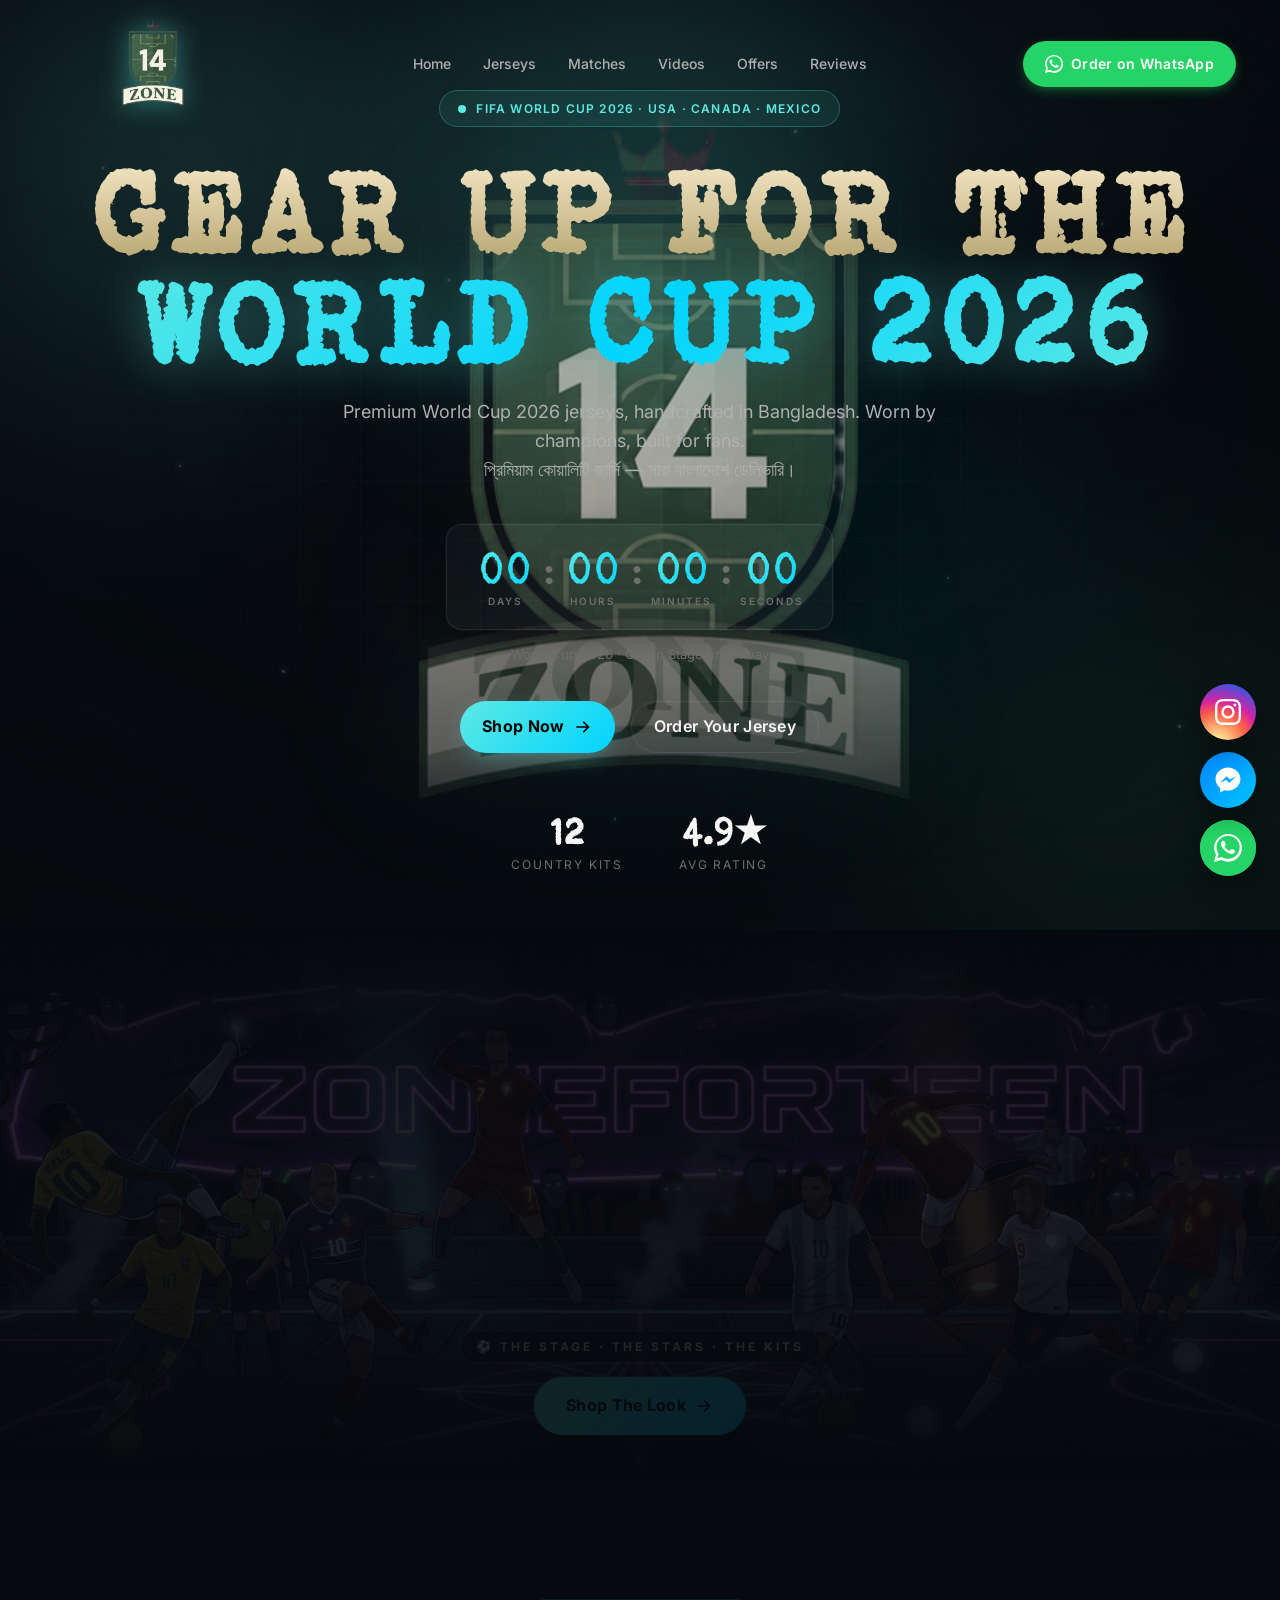
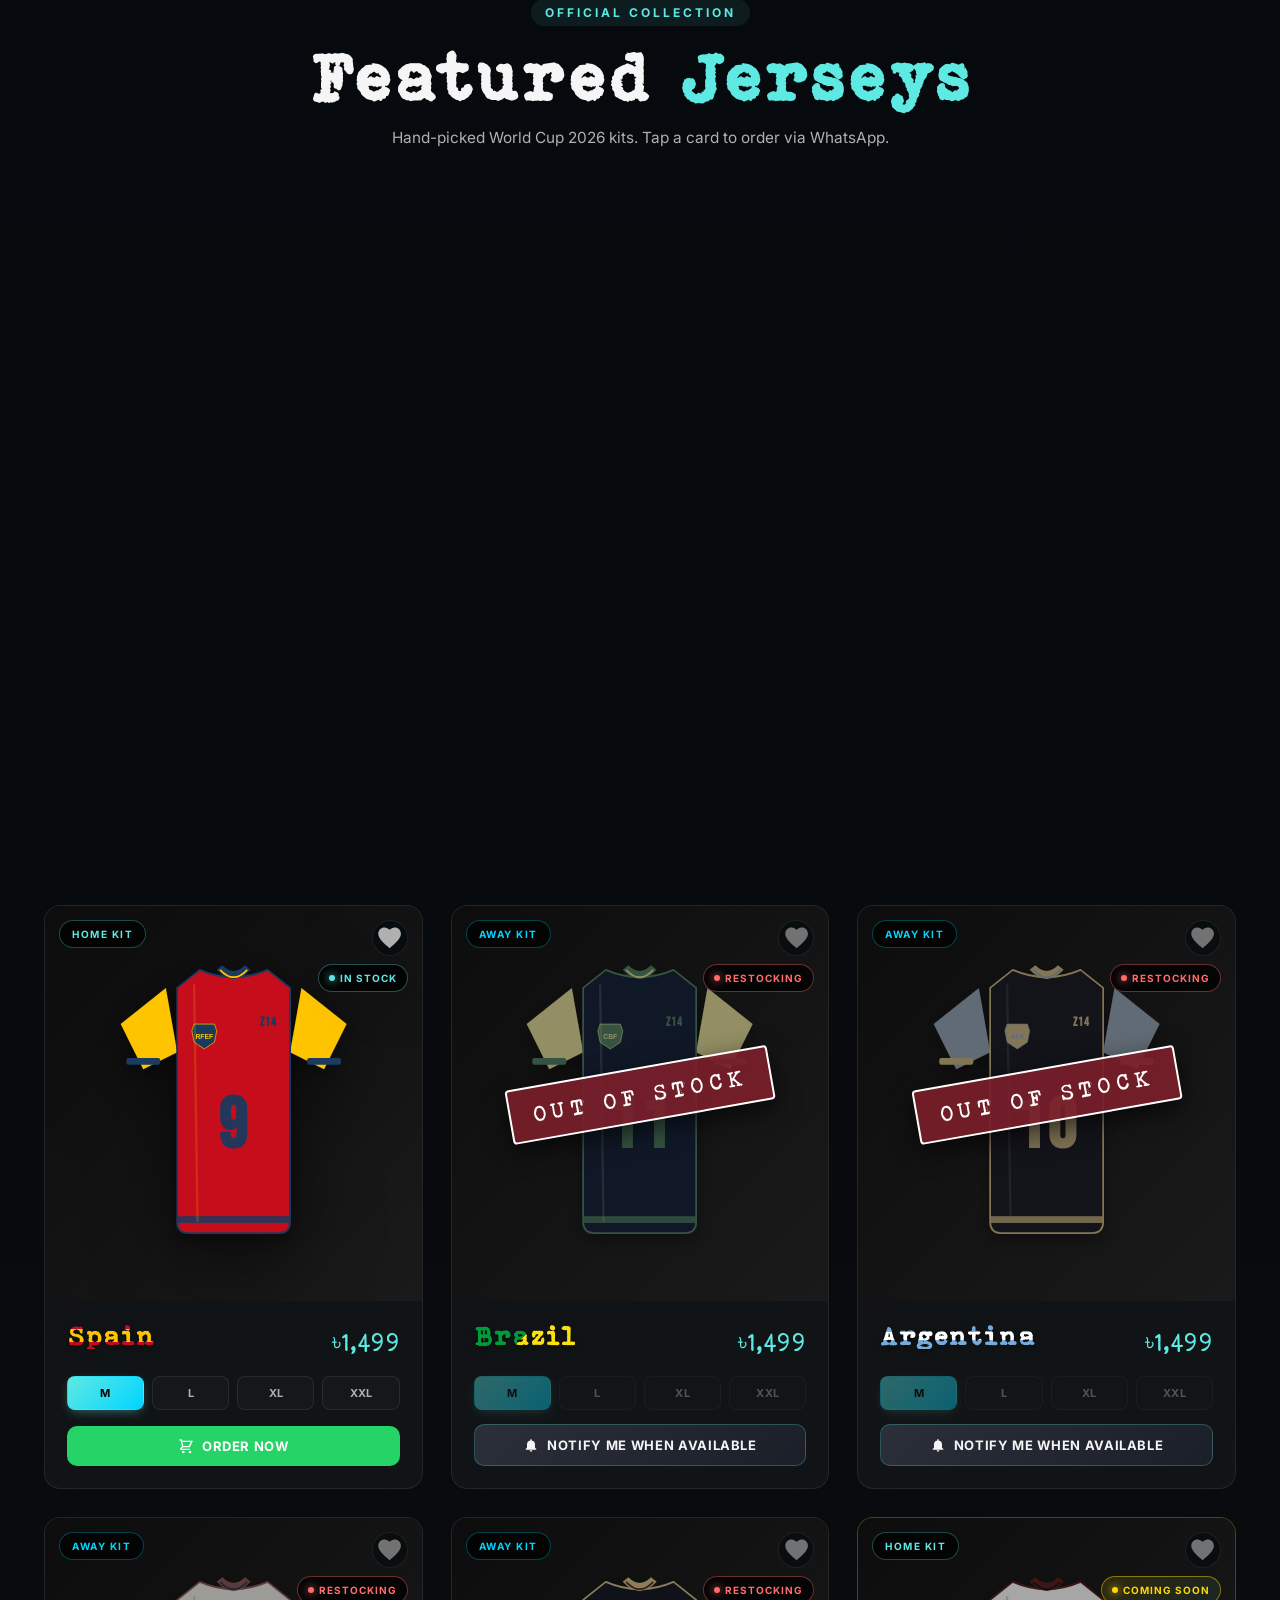
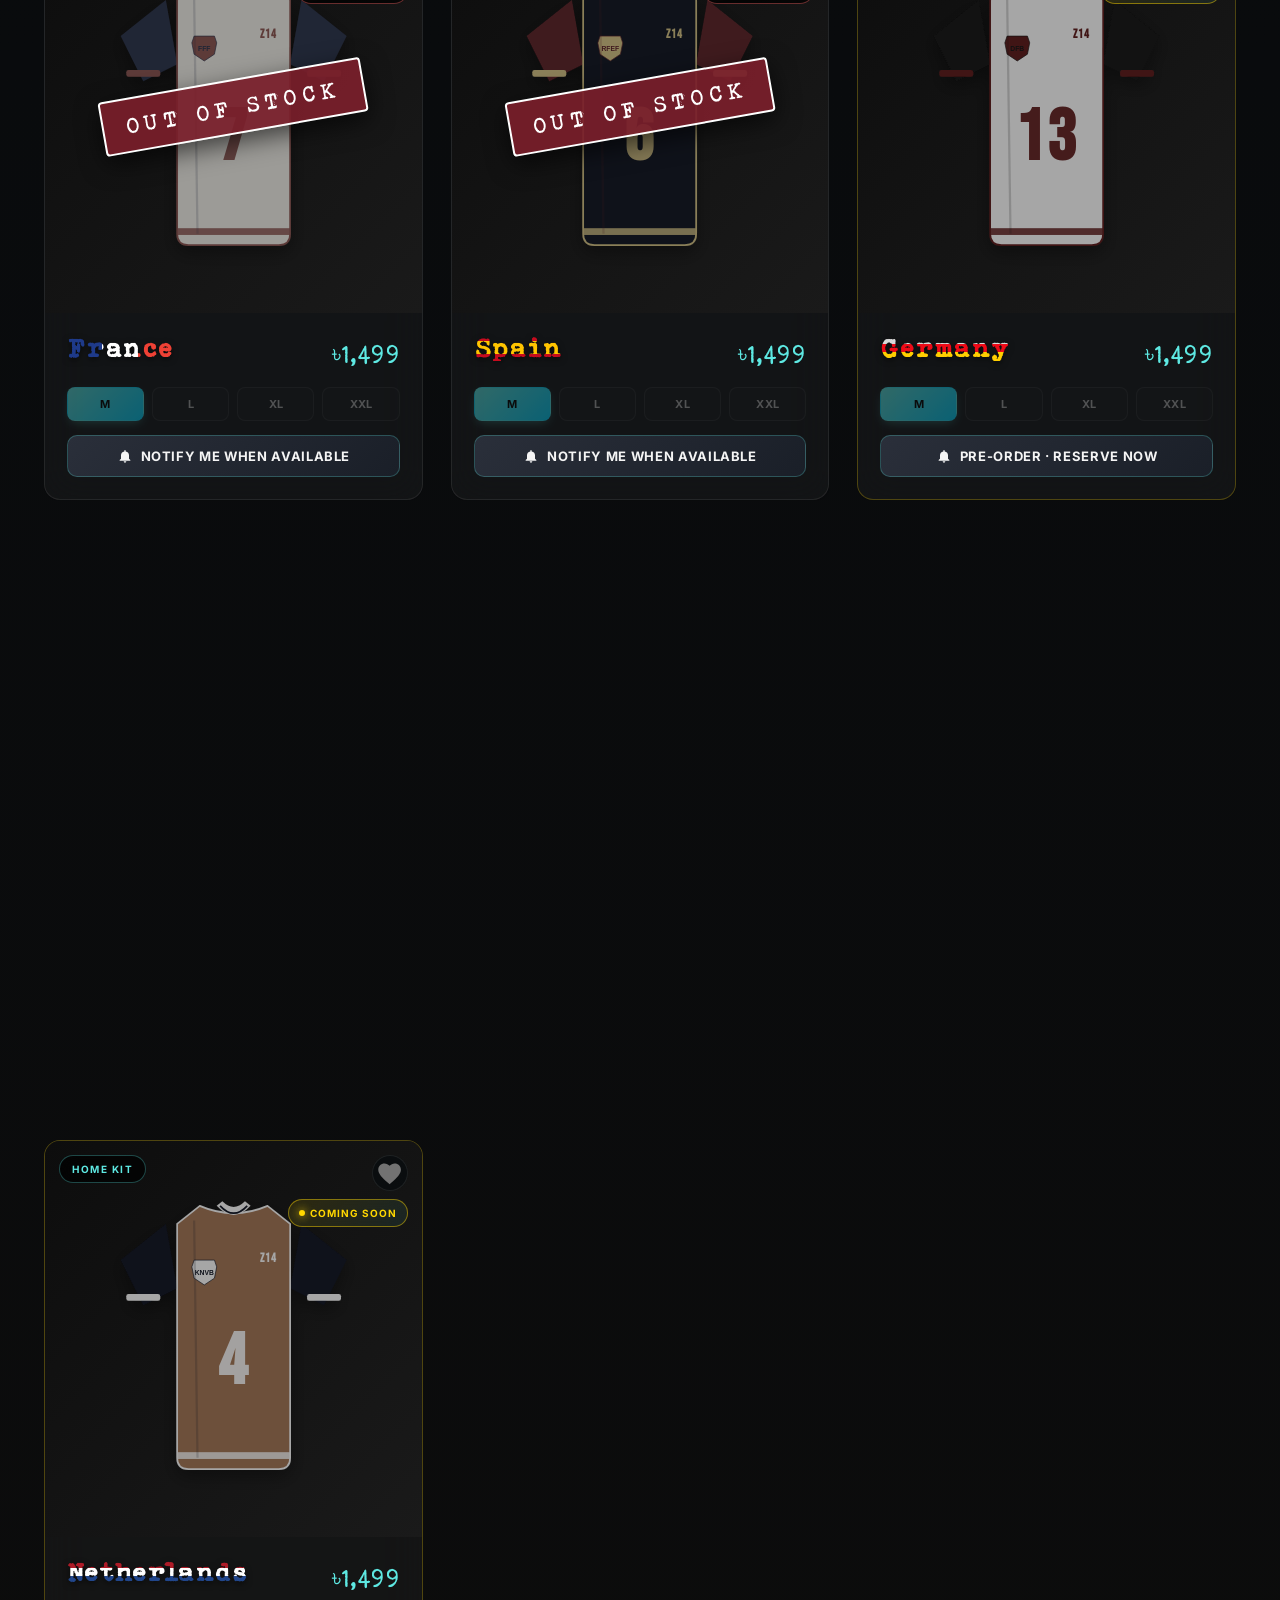
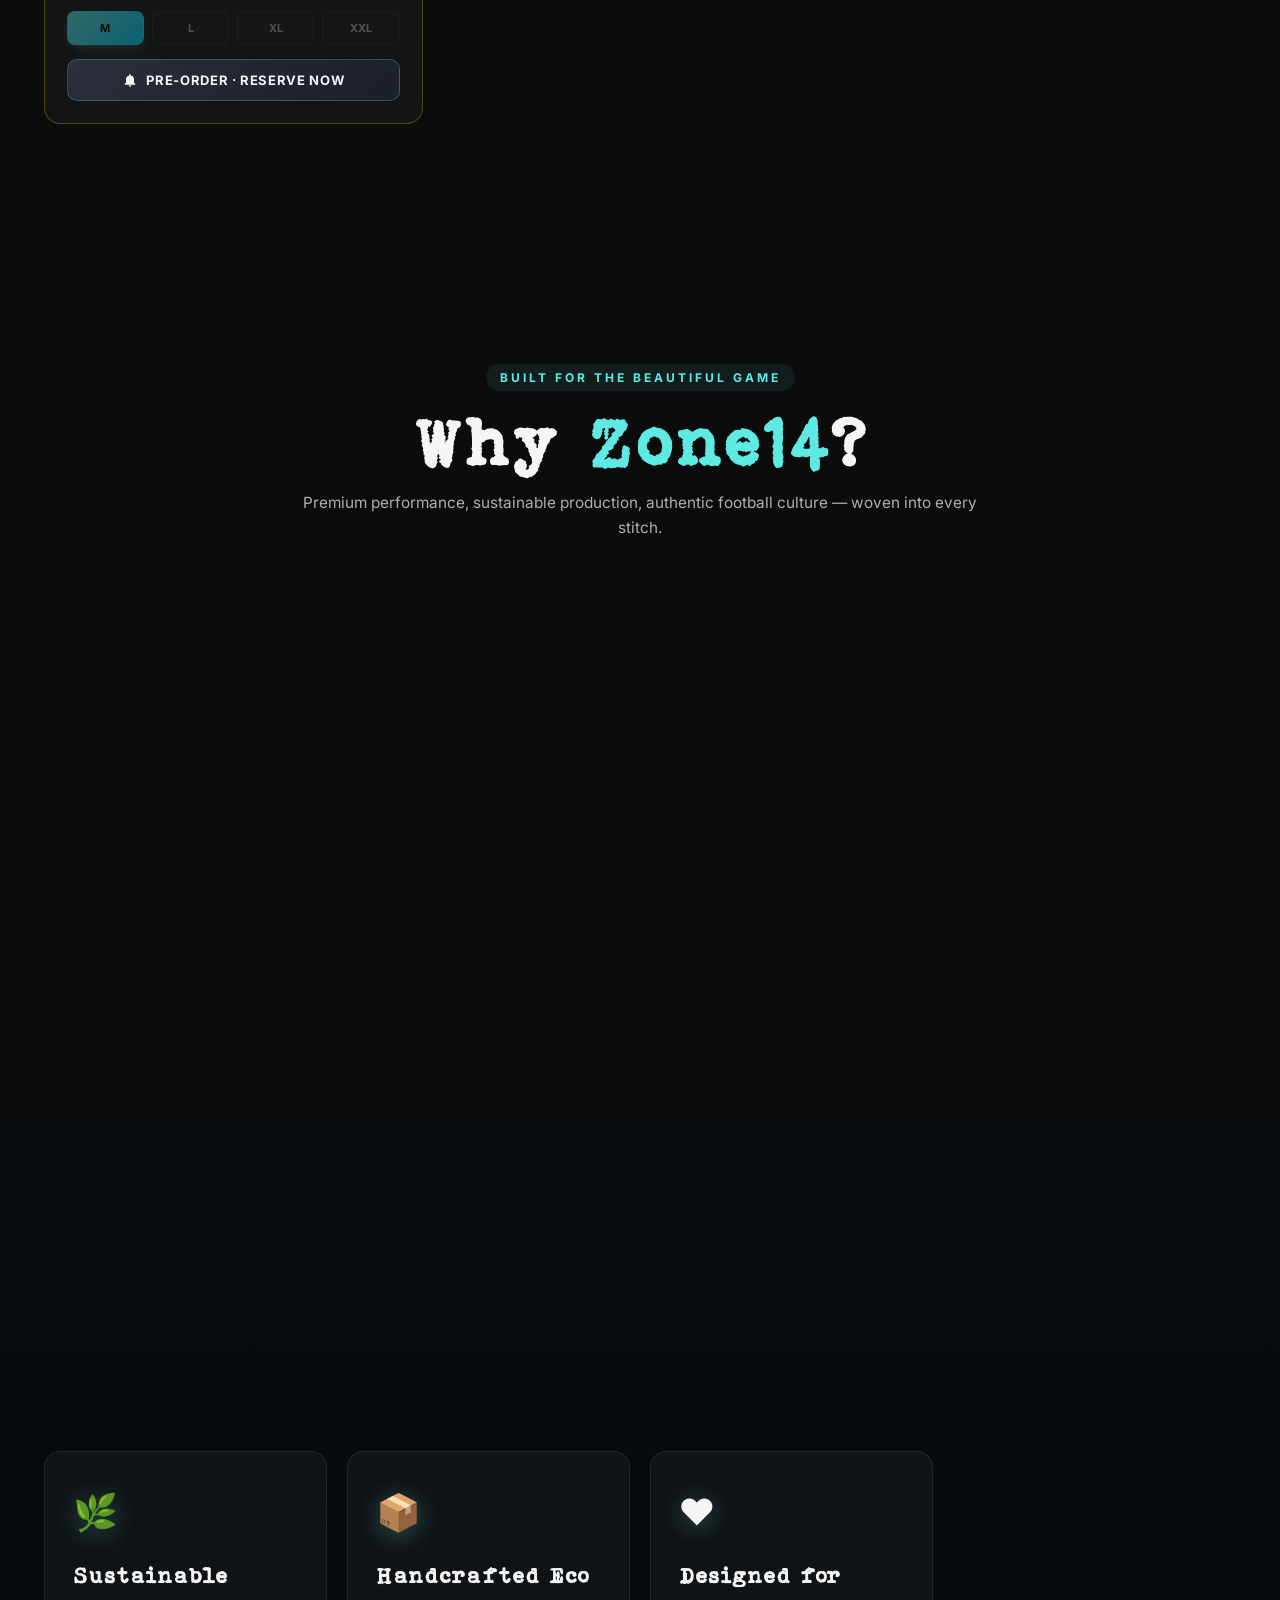
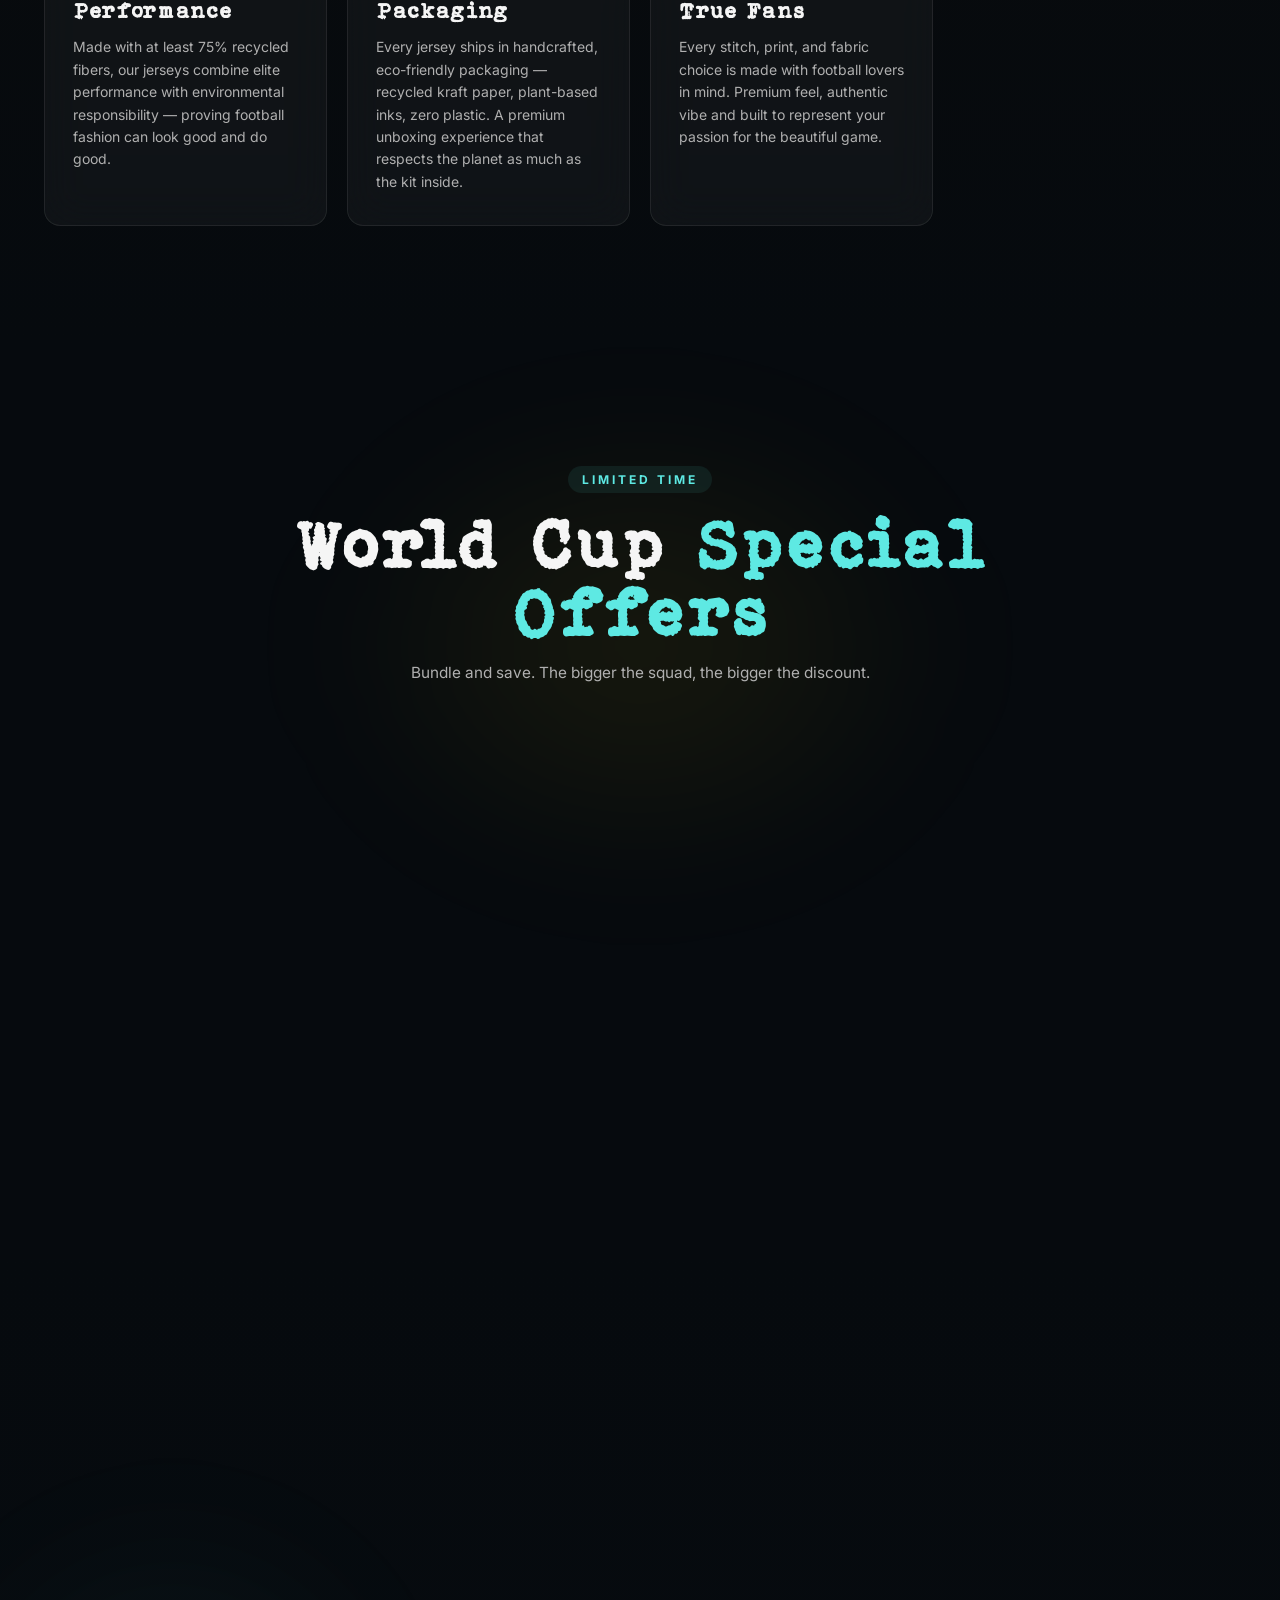
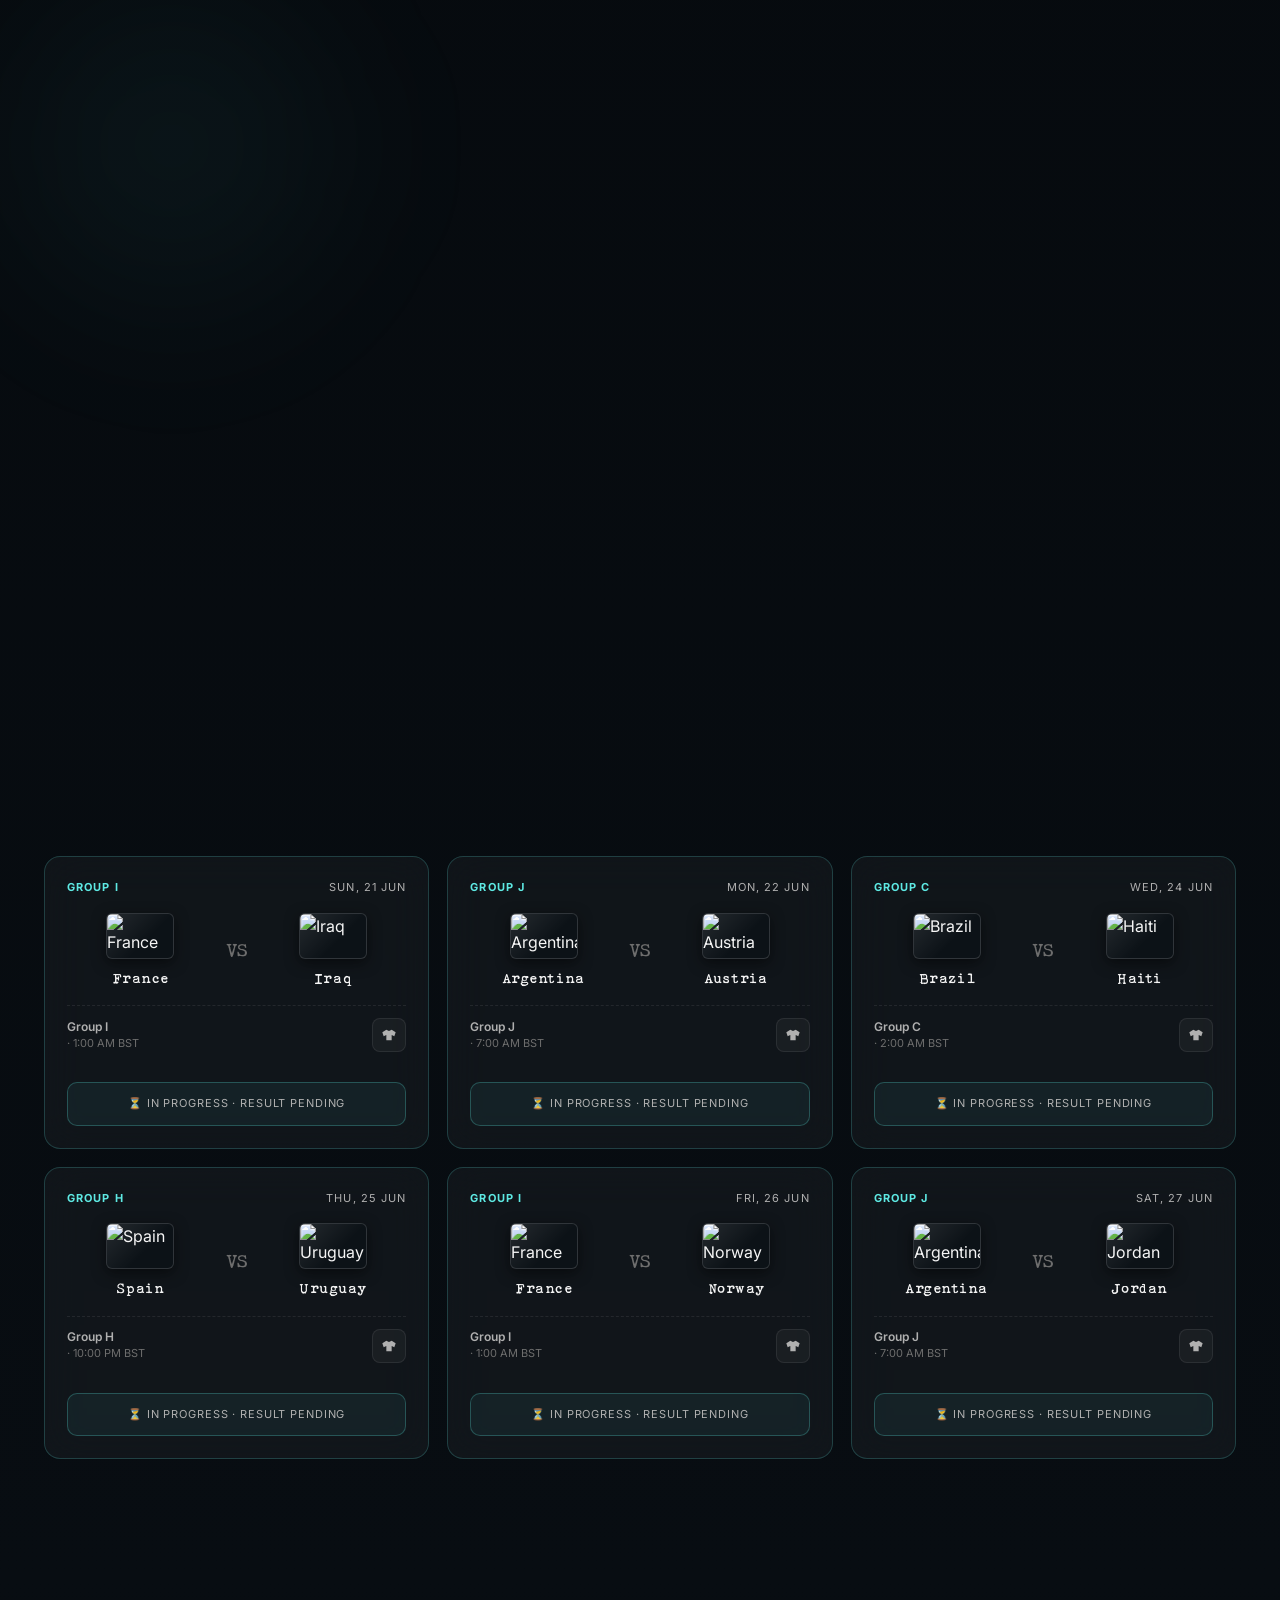
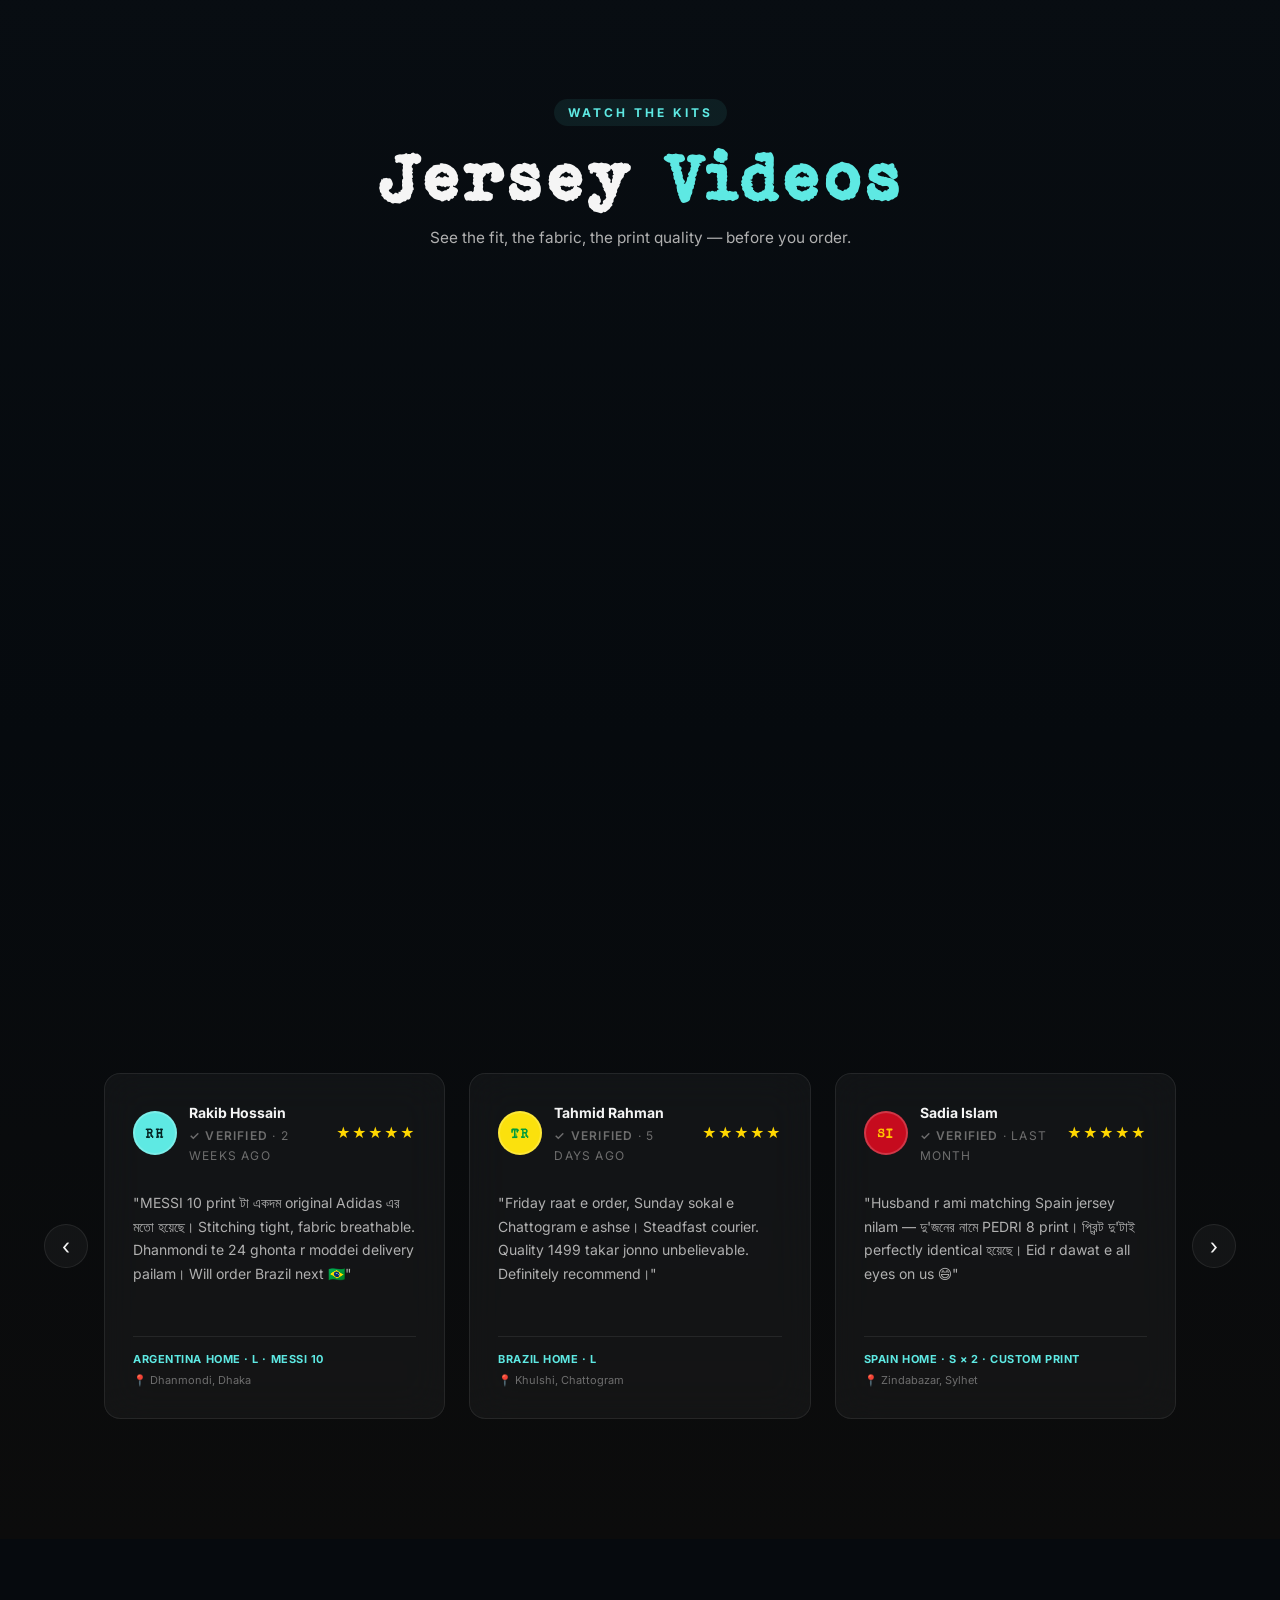
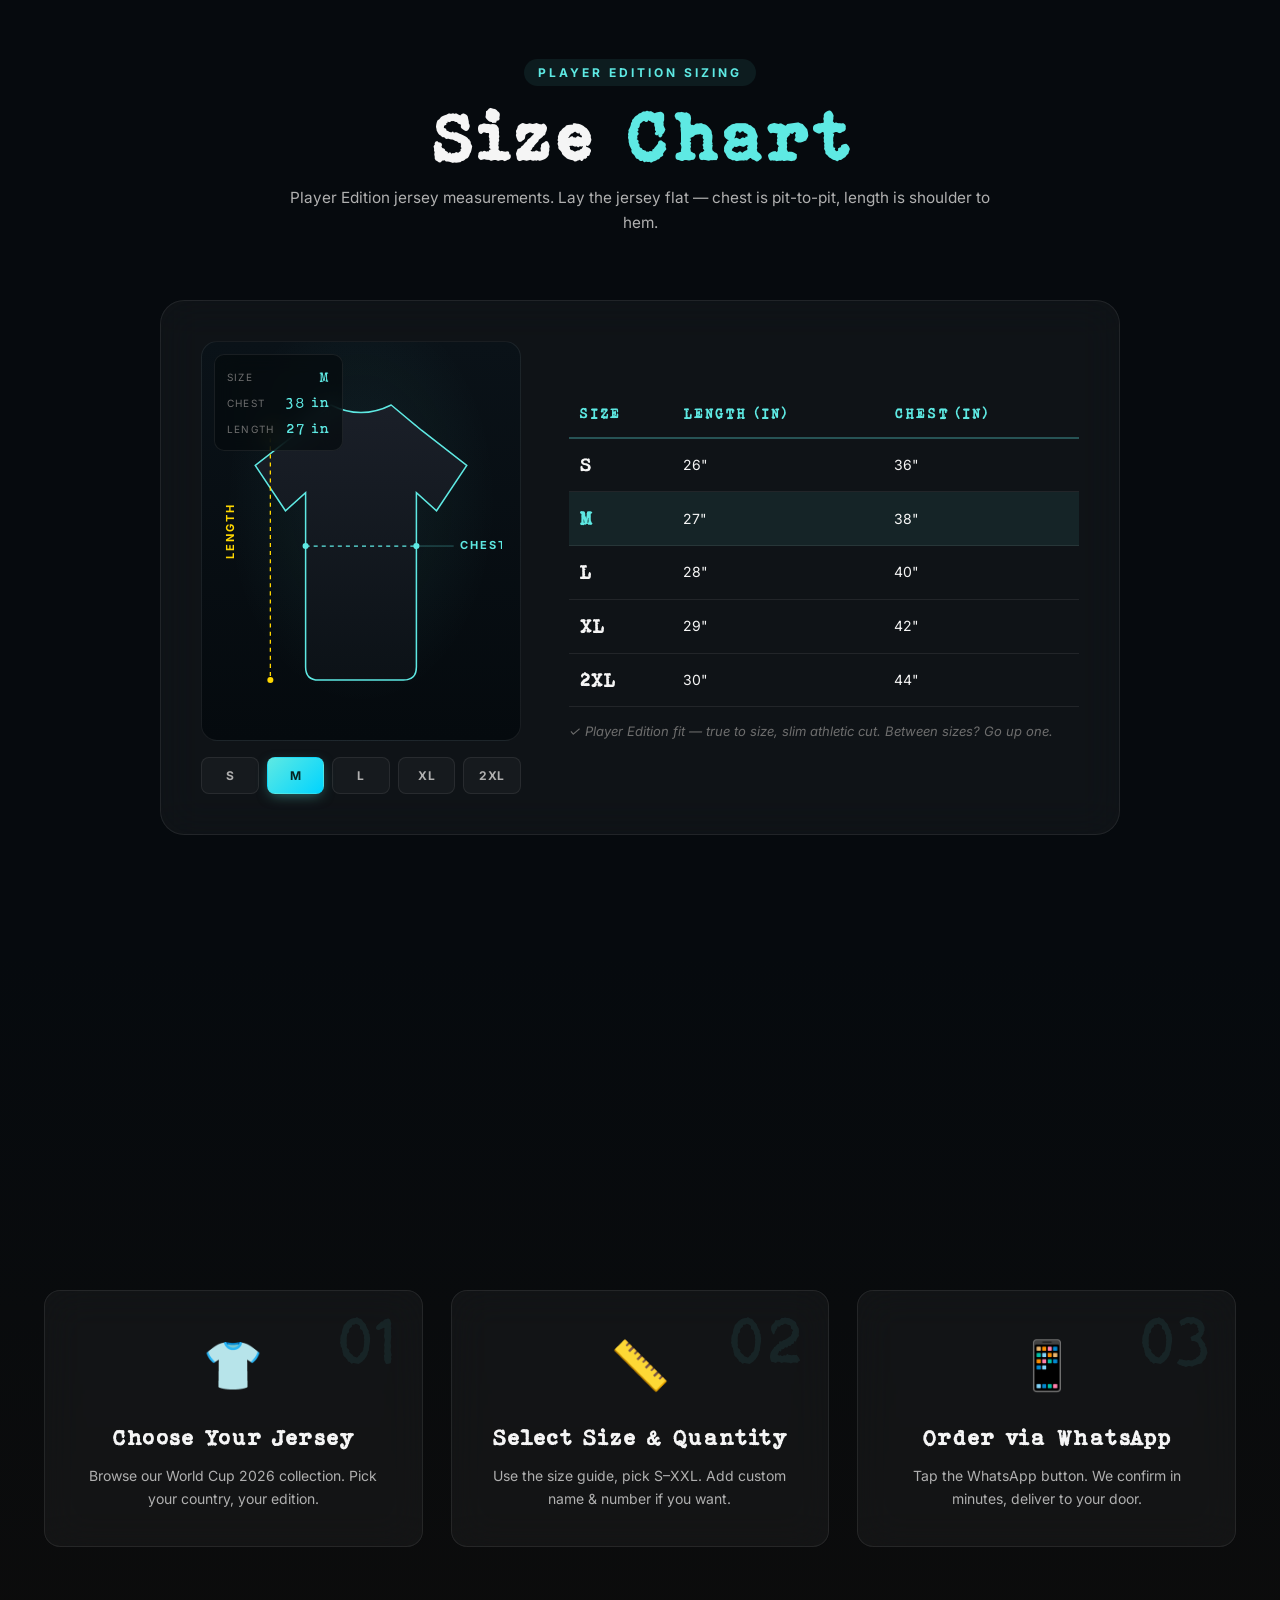
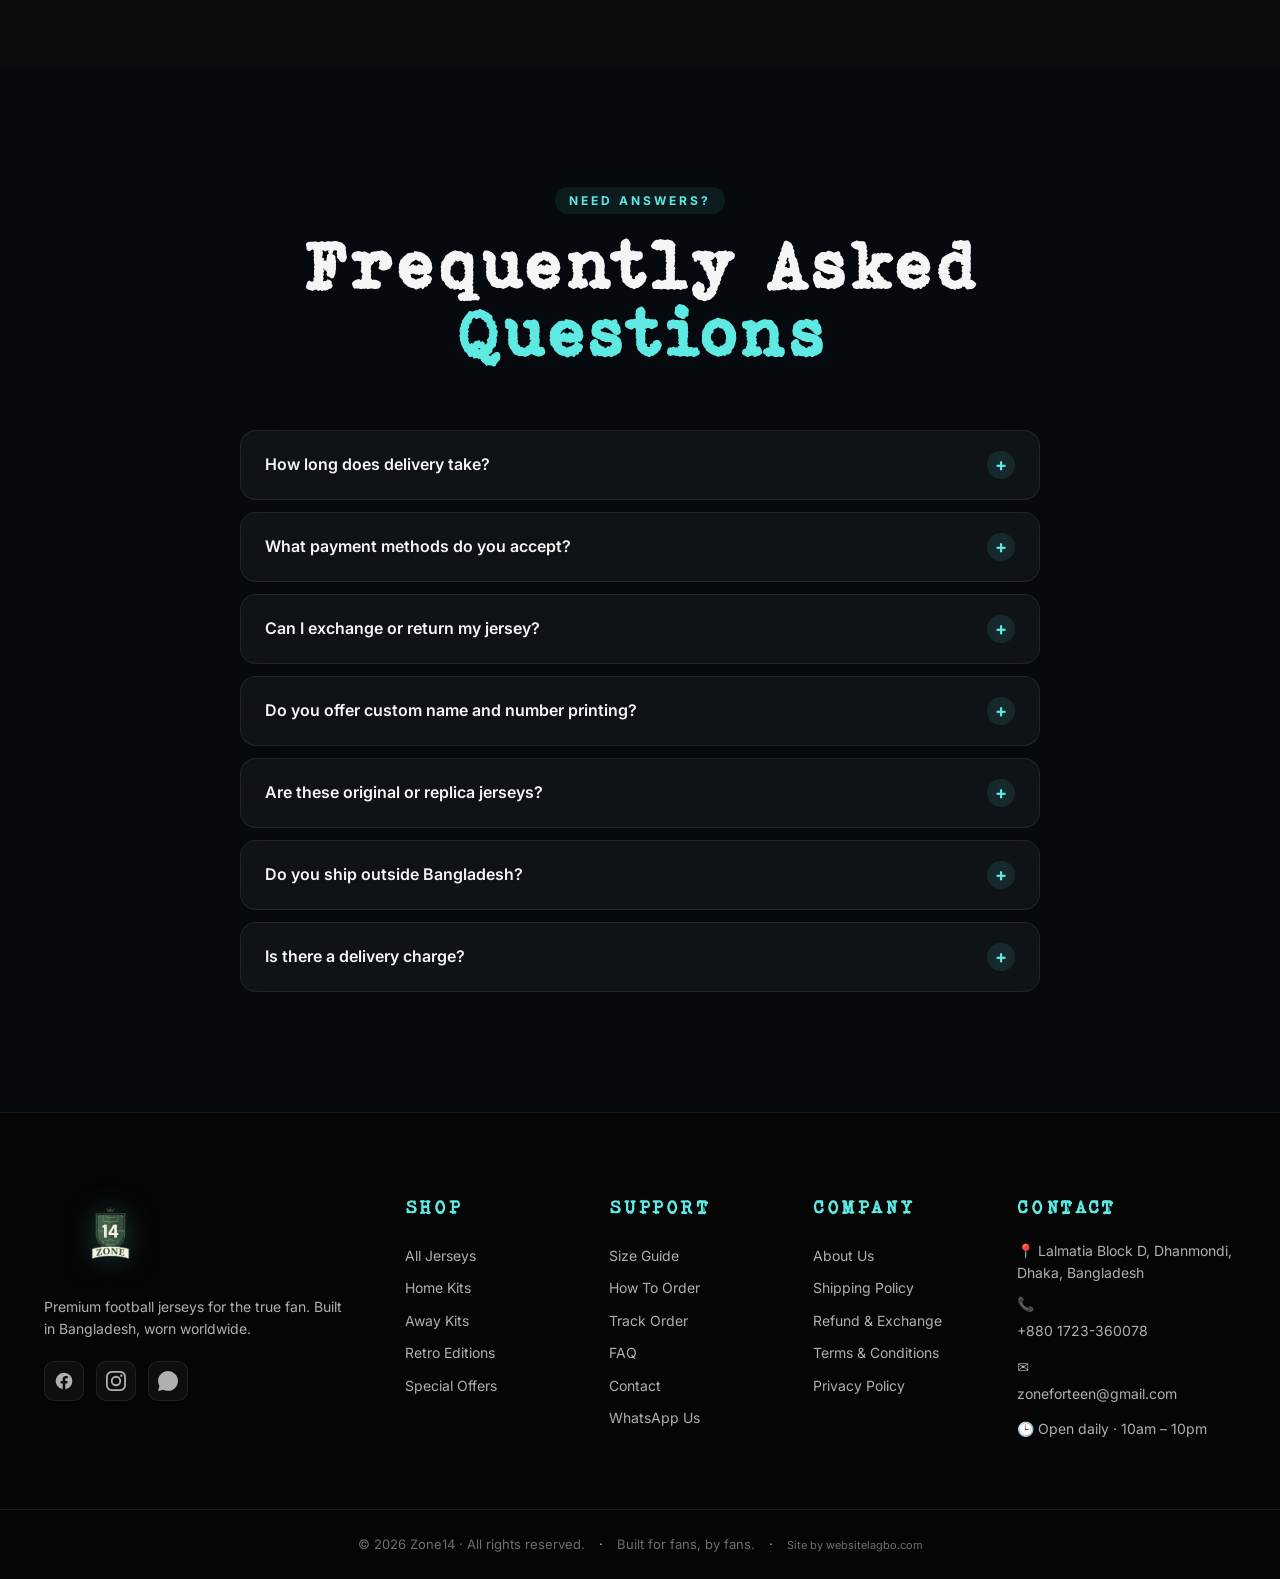
==== index.html @ fe9c303d "feat(home): enable Lenis smooth momentum scrolling on mobile/touch Turn on syncTouch so phones get t" ====
<!DOCTYPE html>
<html lang="en">
<head>
  <meta charset="UTF-8" />
  <meta name="viewport" content="width=device-width, initial-scale=1.0" />
  <meta name="theme-color" content="#0a0a0a" />
  <title>Zone14 — World Cup 2026 Jerseys | Premium Football Kits Bangladesh</title>
  <meta name="description" content="Shop premium FIFA World Cup 2026 football jerseys in Bangladesh. Brazil, Argentina, Germany, Portugal, France, Spain, Bangladesh kits. Best prices in BDT. Fast delivery. Order via WhatsApp." />
  <meta name="keywords" content="World Cup 2026 Jersey Bangladesh, Football Jersey BD, Argentina Jersey, Brazil Jersey, Portugal Jersey, Cricket Jersey, Zone14, FIFA 2026" />
  <meta name="author" content="Zone14" />

  <!-- Meta (Facebook) domain verification -->
  <meta name="facebook-domain-verification" content="wbr03lsm5luor6pm90lgssjsz6kqaq" />

  <!-- Open Graph -->
  <meta property="og:site_name" content="Zone14" />
  <meta property="og:title" content="Zone14 — World Cup 2026 Jerseys" />
  <meta property="og:description" content="Premium football jerseys for World Cup 2026. Brazil, Argentina, France, Spain kits — delivered nationwide. Order via WhatsApp." />
  <meta property="og:type" content="website" />
  <meta property="og:locale" content="en_GB" />
  <meta property="og:url" content="https://zoneforteen.com/" />
  <meta property="og:image" content="https://zoneforteen.com/logo/main.png" />

  <!-- Twitter Card -->
  <meta name="twitter:card" content="summary_large_image" />
  <meta name="twitter:title" content="Zone14 — World Cup 2026 Jerseys" />
  <meta name="twitter:description" content="Premium World Cup 2026 jerseys. Delivered across Bangladesh." />
  <meta name="twitter:image" content="https://zoneforteen.com/logo/main.png" />

  <!-- PWA -->
  <link rel="manifest" href="manifest.json" />

  <!-- Structured data — search engines render this as rich snippets -->
  <script type="application/ld+json">
  {
    "@context": "https://schema.org",
    "@type": "Store",
    "name": "Zone14",
    "description": "Premium FIFA World Cup 2026 football jerseys in Bangladesh.",
    "url": "https://zoneforteen.com/",
    "logo": "https://zoneforteen.com/logo/main.png",
    "image": "https://zoneforteen.com/logo/main.png",
    "telephone": "+8801723360078",
    "priceRange": "৳1,200 – ৳1,700",
    "address": {
      "@type": "PostalAddress",
      "streetAddress": "Dhanmondi",
      "addressLocality": "Dhaka",
      "addressCountry": "BD"
    },
    "aggregateRating": {
      "@type": "AggregateRating",
      "ratingValue": "4.9",
      "reviewCount": "10000"
    },
    "sameAs": [
      "https://www.facebook.com/zoneforteen/",
      "https://www.instagram.com/zoneforteen/"
    ]
  }
  </script>

  <script type="application/ld+json">
  {
    "@context": "https://schema.org",
    "@type": "FAQPage",
    "mainEntity": [
      { "@type": "Question", "name": "How long does delivery take?",
        "acceptedAnswer": { "@type": "Answer", "text": "Inside Dhaka: 24 hours. Outside Dhaka: 2–3 working days via Sundarban / Steadfast courier." } },
      { "@type": "Question", "name": "What payment methods do you accept?",
        "acceptedAnswer": { "@type": "Answer", "text": "bKash, Nagad, Rocket, bank transfer, and Cash on Delivery (COD) across Bangladesh." } },
      { "@type": "Question", "name": "Can I exchange or return my jersey?",
        "acceptedAnswer": { "@type": "Answer", "text": "Yes — size exchange within 7 days of delivery. Item must be unworn with tags. Customized jerseys are non-returnable." } },
      { "@type": "Question", "name": "Do you offer custom name and number printing?",
        "acceptedAnswer": { "@type": "Answer", "text": "Yes. Add ৳150 per jersey. Heat-pressed, durable, professional. Mention your name & number when ordering on WhatsApp." } },
      { "@type": "Question", "name": "Are these original or replica jerseys?",
        "acceptedAnswer": { "@type": "Answer", "text": "Premium-grade fan jerseys (Master Copy) — same fabric, fit, accurate crest prints. Not licensed originals, but the closest you can get for the price." } },
      { "@type": "Question", "name": "Do you ship outside Bangladesh?",
        "acceptedAnswer": { "@type": "Answer", "text": "Not currently. We focus on serving the Bangladesh market with best prices and fast delivery." } },
      { "@type": "Question", "name": "Is there a delivery charge?",
        "acceptedAnswer": { "@type": "Answer", "text": "Inside Dhaka: ৳70. Outside Dhaka: ৳130. Free delivery on orders above ৳3,000." } }
    ]
  }
  </script>

  <!-- ============================================
       ANALYTICS — uncomment when you have IDs
       ============================================
  Google Analytics (GA4):
    <script async src="https://www.googletagmanager.com/gtag/js?id=G-XXXXXXXXXX"></script>
    <script>
      window.dataLayer = window.dataLayer || [];
      function gtag(){dataLayer.push(arguments);}
      gtag('js', new Date());
      gtag('config', 'G-XXXXXXXXXX');
    </script>
  -->


  <!-- Resource hints for everything we fetch from a third-party origin —
       opens the TCP/TLS connection before the actual request fires. -->
  <link rel="preconnect" href="https://fonts.googleapis.com" />
  <link rel="preconnect" href="https://fonts.gstatic.com" crossorigin />
  <link rel="preconnect" href="https://flagcdn.com" crossorigin />
  <link rel="dns-prefetch" href="https://cdn.jsdelivr.net" />
  <link rel="dns-prefetch" href="https://unpkg.com" />
  <link rel="dns-prefetch" href="https://ndtndrnzhfmlyukjjypv.supabase.co" />

  <!-- Preload the largest visible asset (hero video poster) so it paints fast -->
  <link rel="preload" as="image" href="logo/main.png" fetchpriority="high" />

  <!-- Preload the brand display font — eliminates the fallback-then-swap
       (FOUT) flash on every heading. Same-origin file beats cdnfonts.com
       load time by 5-10× and is ready by first paint. -->
  <link rel="preload" as="font" type="font/woff" href="fonts/BohemianTypewriter.woff" crossorigin fetchpriority="high" />

  <!-- Fonts -->
  <link href="https://fonts.googleapis.com/css2?family=Bebas+Neue&family=Courier+Prime:wght@400;700&family=Inter:wght@300;400;500;600;700;800&family=Oswald:wght@500;700&display=swap" rel="stylesheet" />
  <!-- Preconnect to the cdnfonts CDN since our @font-face rule fetches Bohemian Typewriter from there -->
  <link rel="preconnect" href="https://fonts.cdnfonts.com" crossorigin />

  <link rel="stylesheet" href="styles.css" />

  <!-- Favicon (SVG re-creation of fav.PNG circular mark — sharp at any size) -->
  <link rel="icon" type="image/svg+xml" href="logo/favicon.svg" />
  <link rel="alternate icon" type="image/png" href="logo/fav.PNG" />
  <link rel="apple-touch-icon" href="logo/fav.PNG" />
  <!-- Meta (Facebook) Pixel (অ্যাক্টিভ করা হলো) -->
  <script>
    !function(f,b,e,v,n,t,s){if(f.fbq)return;n=f.fbq=function(){n.callMethod?
    n.callMethod.apply(n,arguments):n.queue.push(arguments)};if(!f._fbq)f._fbq=n;
    n.push=n;n.loaded=!0;n.version='2.0';n.queue=[];t=b.createElement(e);t.async=!0;
    t.src=v;s=b.getElementsByTagName(e)[0];s.parentNode.insertBefore(t,s)}(window,
    document,'script','https://connect.facebook.net/en_US/fbevents.js');
    
    fbq('init', '837946172507367'); 
    fbq('track', 'PageView');
  </script>
  <noscript>
    <img height="1" width="1" style="display:none"
         src="https://www.facebook.com/tr?id=837946172507367&ev=PageView&noscript=1"/>
  </noscript>
</head>
<body>

  <!-- ============ MATCH-DAY FLASH STRIP (auto-shows when our team plays today) ============ -->
  <div id="matchDayStrip" class="matchday-strip" hidden role="status" aria-live="polite"></div>

  <!-- ============ NAVBAR ============ -->
  <header id="navbar" class="navbar">
    <div class="container nav-inner">
      <a href="#home" class="logo" aria-label="Zone14 home">
        <img class="logo-mark" src="logo/main.png" alt="Zone14" />
      </a>

      <nav class="nav-links" id="navLinks">
        <a href="#home">Home</a>
        <a href="#jerseys">Jerseys</a>
        <a href="#matches">Matches</a>
        <a href="#videos">Videos</a>
        <a href="#offers">Offers</a>
        <a href="#reviews">Reviews</a>
      </nav>

      <div class="nav-cta">
        <a class="btn btn-whatsapp" href="https://wa.me/8801723360078?text=Hi%20Zone14%2C%20I%20want%20to%20order%20a%20jersey." target="_blank" rel="noopener">
          <svg viewBox="0 0 24 24" width="18" height="18" fill="currentColor" aria-hidden="true"><path d="M20.52 3.48A11.86 11.86 0 0012.04 0C5.46 0 .12 5.34.12 11.92c0 2.1.55 4.15 1.6 5.96L0 24l6.27-1.64a11.9 11.9 0 005.77 1.47h.01c6.58 0 11.92-5.34 11.92-11.92 0-3.18-1.24-6.17-3.45-8.43zM12.05 21.3h-.01a9.9 9.9 0 01-5.04-1.38l-.36-.21-3.72.97.99-3.63-.23-.37a9.86 9.86 0 01-1.52-5.26c0-5.47 4.45-9.92 9.93-9.92 2.65 0 5.14 1.04 7.01 2.91a9.85 9.85 0 012.9 7.02c0 5.48-4.45 9.92-9.95 9.92zm5.45-7.43c-.3-.15-1.77-.87-2.04-.97-.27-.1-.47-.15-.67.15s-.77.97-.95 1.17c-.17.2-.35.22-.65.07-.3-.15-1.26-.46-2.4-1.48-.89-.79-1.49-1.77-1.66-2.07-.17-.3-.02-.46.13-.61.13-.13.3-.35.45-.52.15-.17.2-.3.3-.5.1-.2.05-.37-.02-.52-.07-.15-.67-1.62-.92-2.22-.24-.58-.49-.5-.67-.51l-.57-.01c-.2 0-.52.07-.79.37-.27.3-1.04 1.02-1.04 2.49 0 1.47 1.07 2.89 1.22 3.09.15.2 2.1 3.2 5.07 4.49.71.31 1.26.49 1.69.63.71.23 1.36.2 1.87.12.57-.08 1.77-.72 2.02-1.42.25-.7.25-1.3.17-1.42-.07-.12-.27-.2-.57-.34z"/></svg>
          <span>Order on WhatsApp</span>
        </a>
        <button class="hamburger" id="hamburger" aria-label="Open menu" aria-expanded="false">
          <span></span><span></span><span></span>
        </button>
      </div>
    </div>
  </header>

  <!-- ============ HERO ============ -->
  <section id="home" class="hero">
    <!-- Brand poster shown while the video downloads. Same logo + same filter
         as the video so when the video fades in on top, the swap is invisible —
         the user just perceives "the bg has always been here". -->
    <img class="hero-poster" id="heroPoster" src="logo/main.png" alt="" aria-hidden="true" />

    <!-- Cinematic background video (~1.5 MB, web-optimized). preload="metadata"
         keeps it off the critical path so first paint isn't blocked; JS plays it
         and fades it in on the 'playing' event for a seamless cross-fade. -->
    <video class="hero-video" id="heroVideo" autoplay muted loop playsinline preload="metadata" poster="logo/main.png" aria-hidden="true">
      <source src="videos/hero.mp4" type="video/mp4" />
    </video>
    <div class="hero-vignette" aria-hidden="true"></div>

    <img class="hero-watermark" src="logo/main.png" alt="" aria-hidden="true" />
    <div class="pitch-lines" aria-hidden="true"></div>
    <div class="hero-glow" aria-hidden="true"></div>

    <!-- Premium ambient layer: slow-drifting aurora orbs + sparse twinkling stars -->
    <div class="hero-aurora" aria-hidden="true">
      <span class="aurora-blob a1"></span>
      <span class="aurora-blob a2"></span>
      <span class="aurora-blob a3"></span>
      <span class="aurora-blob a4"></span>
    </div>
    <div class="hero-sparkles" aria-hidden="true">
      <span style="--x:8%;  --y:18%; --d:0s;    --s:2px"></span>
      <span style="--x:22%; --y:72%; --d:1.4s;  --s:3px"></span>
      <span style="--x:35%; --y:30%; --d:2.8s;  --s:2px"></span>
      <span style="--x:48%; --y:88%; --d:0.6s;  --s:2px"></span>
      <span style="--x:62%; --y:14%; --d:3.2s;  --s:3px"></span>
      <span style="--x:74%; --y:62%; --d:1.9s;  --s:2px"></span>
      <span style="--x:86%; --y:24%; --d:2.3s;  --s:2px"></span>
      <span style="--x:92%; --y:78%; --d:0.8s;  --s:3px"></span>
      <span style="--x:14%; --y:50%; --d:3.6s;  --s:2px"></span>
      <span style="--x:55%; --y:46%; --d:1.1s;  --s:2px"></span>
    </div>

    <div class="container hero-inner">
      <div class="hero-badge">
        <span class="pulse-dot"></span>
        FIFA WORLD CUP 2026 · USA · CANADA · MEXICO
      </div>

      <h1 class="hero-title">
        <span class="title-row" id="heroTitle">GEAR UP FOR THE</span>
        <span class="title-row title-glitch" id="heroAccent" data-text="WORLD CUP 2026">WORLD CUP 2026</span>
      </h1>

      <p class="hero-sub" id="heroSubtitle">
        Premium fan jerseys. Match-grade fabric. Delivered nationwide.<br />
        <span class="bn">প্রিমিয়াম কোয়ালিটি জার্সি — সারা বাংলাদেশে ডেলিভারি।</span>
      </p>

      <!-- Countdown -->
      <div class="countdown" id="countdown" aria-label="Countdown to World Cup 2026 kick-off">
        <div class="cd-box"><span class="cd-num" id="cdDays">00</span><span class="cd-lbl">Days</span></div>
        <div class="cd-sep">:</div>
        <div class="cd-box"><span class="cd-num" id="cdHours">00</span><span class="cd-lbl">Hours</span></div>
        <div class="cd-sep">:</div>
        <div class="cd-box"><span class="cd-num" id="cdMinutes">00</span><span class="cd-lbl">Minutes</span></div>
        <div class="cd-sep">:</div>
        <div class="cd-box"><span class="cd-num" id="cdSeconds">00</span><span class="cd-lbl">Seconds</span></div>
      </div>
      <p class="cd-caption" id="cdCaption">Kick-off · World Cup 2026</p>

      <div class="hero-cta">
        <a href="#jerseys" class="btn btn-primary btn-lg">
          <span>Shop Now</span>
          <svg viewBox="0 0 24 24" width="20" height="20" fill="currentColor" aria-hidden="true"><path d="M13 5l7 7-7 7-1.4-1.4L16.2 13H4v-2h12.2l-4.6-4.6z"/></svg>
        </a>
        <a href="https://wa.me/8801723360078?text=Hi%20Zone14%2C%20I%20want%20to%20order%20a%20jersey." target="_blank" rel="noopener" class="btn btn-ghost btn-lg">
          Order Your Jersey
        </a>
      </div>

      <div class="hero-stats">
        <div><strong>12</strong><span>Country Kits</span></div>
        <div><strong>4.9★</strong><span>Avg Rating</span></div>
      </div>
    </div>

  </section>

  <!-- ============ STAR-PLAYERS CINEMATIC BANNER ============ -->
  <section class="hero-banner" aria-label="The world's biggest stars wear Zone14">
    <div class="hero-banner-art">
      <img src="logo/hero.jpg" alt="World Cup star players in Zone14 kits" loading="lazy" />
    </div>
    <div class="hero-banner-overlay">
      <p class="hero-banner-tag">⚽ The stage · The stars · The kits</p>
      <a href="#jerseys" class="btn btn-primary btn-lg">
        Shop The Look
        <svg viewBox="0 0 24 24" width="20" height="20" fill="currentColor"><path d="M13 5l7 7-7 7-1.4-1.4L16.2 13H4v-2h12.2l-4.6-4.6z"/></svg>
      </a>
    </div>
  </section>

  <!-- ============ HERO VIDEO BAND — single-video carousel (auto + swipe) ============ -->
  <section id="heroVideos" class="hero-video-band" hidden aria-label="Jersey videos">
    <div class="hvb-viewport" id="heroVideoViewport">
      <div class="hero-video-track" id="heroVideoTrack">
        <!-- video slides injected by JS -->
      </div>
    </div>
    <div class="hvb-dots" id="heroVideoDots"></div>
  </section>

  <!-- ============ FEATURED JERSEYS ============ -->
  <section id="jerseys" class="section section-jerseys">
    <div class="container">
      <header class="section-head reveal">
        <p class="eyebrow">Official Collection</p>
        <h2 class="section-title">Featured <span class="accent">Jerseys</span></h2>
        <p class="section-sub">Hand-picked World Cup 2026 kits. Tap a card to order via WhatsApp.</p>
      </header>

      <div class="jersey-toolbar reveal">
        <div class="jersey-search">
          <svg viewBox="0 0 24 24" width="18" height="18" fill="currentColor" aria-hidden="true"><path d="M15.5 14h-.79l-.28-.27a6.51 6.51 0 001.48-5.34c-.47-2.78-2.79-5-5.59-5.34a6.505 6.505 0 00-7.27 7.27c.34 2.8 2.56 5.12 5.34 5.59a6.51 6.51 0 005.34-1.48l.27.28v.79l4.25 4.25c.41.41 1.08.41 1.49 0 .41-.41.41-1.08 0-1.49L15.5 14zm-6 0C7.01 14 5 11.99 5 9.5S7.01 5 9.5 5 14 7.01 14 9.5 11.99 14 9.5 14z"/></svg>
          <input type="search" id="jerseySearch" placeholder="Search by country..." autocomplete="off" />
          <button type="button" class="js-clear" id="jerseySearchClear" hidden aria-label="Clear">×</button>
        </div>
        <div class="jersey-filter" role="tablist" aria-label="Jersey filters">
          <button class="chip active" data-filter="all">All</button>
          <button class="chip" data-filter="home">Home Kit</button>
          <button class="chip" data-filter="away">Away Kit</button>
        </div>
      </div>

      <div class="jersey-grid" id="jerseyGrid">
        <!-- jerseys injected by JS -->
      </div>

      <div id="jerseyEmpty" class="jersey-empty" hidden>
        <div class="je-ico">🔍</div>
        <h3>No matching jerseys</h3>
        <p>Try a different country name or clear the filters.</p>
      </div>
    </div>
  </section>

  <!-- ============ WHY CHOOSE US ============ -->
  <section id="why" class="section section-why">
    <div class="container">
      <header class="section-head reveal">
        <p class="eyebrow">Built for the Beautiful Game</p>
        <h2 class="section-title">Why <span class="accent">Zone14</span>?</h2>
        <p class="section-sub">Premium performance, sustainable production, authentic football culture — woven into every stitch.</p>
      </header>

      <div class="trust-grid">
        <div class="trust-card reveal">
          <div class="trust-ico">⚡</div>
          <h3>Premium Quality Fabric</h3>
          <p>Match-ready Dry-FIT technology keeps sweat away for faster evaporation, so you stay cool, dry, and comfortable from kickoff to the final whistle. Crafted with lightweight breathable polyester mesh built for performance, durability, flexibility, all-day comfort and everyday style.</p>
        </div>
        <div class="trust-card reveal">
          <div class="trust-ico">🌍</div>
          <h3>Move Toward Zero</h3>
          <p>Every jersey supports a smarter future for football. Made with recycled materials and lower-waste production methods to help reduce carbon footprint without compromising performance or style.</p>
        </div>
        <div class="trust-card reveal">
          <div class="trust-ico">♻️</div>
          <h3>Made With Recycled Materials</h3>
          <p>Crafted using high-quality recycled polyester fibers, turning waste into performance wear. Sustainable, lightweight, and durable — because great football deserves a better planet too.</p>
        </div>
        <div class="trust-card reveal">
          <div class="trust-ico">🌱</div>
          <h3>Less Waste. More Game.</h3>
          <p>Engineered with eco-conscious production that helps minimize waste while maximizing comfort and quality. Wear your passion for football with pride and purpose.</p>
        </div>
        <div class="trust-card reveal">
          <div class="trust-ico">🏆</div>
          <h3>Cool &amp; Authentic Designs</h3>
          <p>From legendary World Cup classics to modern football culture, every jersey features sharp details, bold colors, and authentic-inspired designs made for true fans.</p>
        </div>
        <div class="trust-card reveal">
          <div class="trust-ico">🪶</div>
          <h3>Lightweight &amp; Breathable</h3>
          <p>Soft-touch polyester fabric with advanced airflow technology helps keep heat away and comfort locked in — perfect for intense matches, workouts, or casual wear.</p>
        </div>
        <div class="trust-card reveal">
          <div class="trust-ico">⚽</div>
          <h3>Football Culture, Redefined</h3>
          <p>Zone14 brings football passion to life with premium-quality jerseys inspired by the world's biggest stages. Style, comfort, and performance combined for every football fan.</p>
        </div>
        <div class="trust-card reveal">
          <div class="trust-ico">💪</div>
          <h3>Game-Day Comfort</h3>
          <p>Made with 100% polyester for a smooth, athletic fit that feels comfortable all day long. Sweat-wicking technology helps you stay focused no matter the heat of the match.</p>
        </div>
        <div class="trust-card reveal">
          <div class="trust-ico">🌿</div>
          <h3>Sustainable Performance</h3>
          <p>Made with at least 75% recycled fibers, our jerseys combine elite performance with environmental responsibility — proving football fashion can look good and do good.</p>
        </div>
        <div class="trust-card reveal">
          <div class="trust-ico">📦</div>
          <h3>Handcrafted Eco Packaging</h3>
          <p>Every jersey ships in handcrafted, eco-friendly packaging — recycled kraft paper, plant-based inks, zero plastic. A premium unboxing experience that respects the planet as much as the kit inside.</p>
        </div>
        <div class="trust-card reveal">
          <div class="trust-ico">❤️</div>
          <h3>Designed for True Fans</h3>
          <p>Every stitch, print, and fabric choice is made with football lovers in mind. Premium feel, authentic vibe and built to represent your passion for the beautiful game.</p>
        </div>
      </div>
    </div>
  </section>

  <!-- ============ OFFERS ============ -->
  <section id="offers" class="section section-offers">
    <div class="container">
      <header class="section-head reveal">
        <p class="eyebrow">Limited Time</p>
        <h2 class="section-title">World Cup <span class="accent">Special Offers</span></h2>
        <p class="section-sub">Bundle and save. The bigger the squad, the bigger the discount.</p>
      </header>

      <div class="offers-grid" id="offersGrid">
        <!-- Populated by renderOffers() in script.js from data.js OFFERS_DEFAULT
             or settings.offers if admin has overridden -->
      </div>
    </div>
  </section>

  <!-- ============ MATCH HUB ============ -->
  <section id="matches" class="section section-matches">
    <div class="container">
      <header class="section-head reveal">
        <p class="eyebrow">FIFA World Cup 2026</p>
        <h2 class="section-title">Match <span class="accent">Hub</span></h2>
        <p class="section-sub">Fixtures, kick-off countdowns, group standings, and the kits to match every game.</p>
        <button type="button" class="match-hub-toggle" id="matchHubToggle" aria-expanded="false">
          <span>Tap to view fixtures</span>
          <svg viewBox="0 0 24 24" width="16" height="16" fill="currentColor" aria-hidden="true"><path d="M7 10l5 5 5-5z"/></svg>
        </button>
      </header>

      <!-- Featured next match — live countdown -->
      <article id="featuredMatch" class="match-featured reveal" aria-label="Next featured match">
        <!-- populated by JS -->
      </article>

      <!-- Tabs -->
      <div class="match-tabs reveal" role="tablist" aria-label="Match hub sections">
        <button class="match-tab active" data-tab="upcoming" role="tab" aria-selected="true">Upcoming</button>
        <button class="match-tab" data-tab="leaderboard" role="tab" aria-selected="false">🏆 Predictions</button>
        <button class="match-tab" data-tab="standings" role="tab" aria-selected="false">Group Standings</button>
        <button class="match-tab" data-tab="venues" role="tab" aria-selected="false">Host Stadiums</button>
      </div>

      <!-- Panel: Upcoming -->
      <div class="match-panel active" data-panel="upcoming" role="tabpanel">
        <div class="match-grid" id="matchGrid">
          <!-- populated by JS -->
        </div>
      </div>

      <!-- Panel: Leaderboard -->
      <div class="match-panel" data-panel="leaderboard" role="tabpanel" hidden>
        <div class="leaderboard-wrap">
          <header class="lb-head">
            <div>
              <h3>🏆 Top Predictors</h3>
              <p class="lb-sub">Free to play · Updated after every result</p>
            </div>
            <div class="lb-meta">
              <span class="lb-stat" id="lbTotalPreds">0 predictions</span>
              <span class="lb-stat" id="lbResolved">0 resolved</span>
            </div>
          </header>
          <ol class="lb-list" id="lbList"><!-- populated by JS --></ol>
          <p class="lb-rules">
            🎯 Pick the winner of each match · 1 point per correct call · Top of the table at the World Cup final wins a free jersey on us.
          </p>
        </div>
      </div>

      <!-- Panel: Group standings -->
      <div class="match-panel" data-panel="standings" role="tabpanel" hidden>
        <div class="groups-grid" id="groupsGrid">
          <!-- populated by JS -->
        </div>
      </div>

      <!-- Panel: Venues -->
      <div class="match-panel" data-panel="venues" role="tabpanel" hidden>
        <div class="venues-grid" id="venuesGrid">
          <!-- populated by JS -->
        </div>
      </div>
    </div>
  </section>

  <!-- ============ PREDICTION MODAL ============ -->
  <div id="predictModal" class="predict-modal" role="dialog" aria-modal="true" hidden>
    <div class="qv-backdrop" data-predict-close></div>
    <div class="predict-card">
      <button type="button" class="qv-close" data-predict-close aria-label="Close">×</button>

      <p class="eyebrow" style="text-align:center">🎯 Make Your Prediction</p>
      <h3 class="predict-headline" id="predictHeadline">Team vs Team</h3>
      <p class="predict-meta" id="predictMeta"></p>

      <form id="predictForm" novalidate>
        <label class="predict-name-row">
          <span>Your Name</span>
          <input type="text" id="predictName" required maxlength="24" autocomplete="off" placeholder="e.g. Rakib H." />
        </label>

        <p class="qv-label" style="margin-top:18px">Who will win?</p>
        <div class="predict-options" id="predictOptions" role="radiogroup"></div>

        <button type="submit" class="btn btn-primary btn-lg" id="predictSubmit" disabled>
          Submit Prediction
        </button>
      </form>

      <div class="predict-success" id="predictSuccess" hidden>
        <div class="predict-success-ico">✓</div>
        <h4>Prediction locked in!</h4>
        <p>Good luck. Check the <strong>Predictions</strong> tab to see where you rank after the match.</p>
        <button type="button" class="btn btn-ghost" data-predict-close>Close</button>
      </div>
    </div>
  </div>

  <!-- ============ VIDEO SHOWCASE ============ -->
  <section id="videos" class="section section-videos">
    <div class="container">
      <header class="section-head reveal">
        <p class="eyebrow">Watch The Kits</p>
        <h2 class="section-title">Jersey <span class="accent">Videos</span></h2>
        <p class="section-sub">See the fit, the fabric, the print quality — before you order.</p>
      </header>

      <div class="video-grid" id="videoGrid">
        <!-- populated by JS -->
      </div>
    </div>
  </section>

  <!-- ============ VIDEO PLAYER MODAL ============ -->
  <div id="videoModal" class="video-modal" role="dialog" aria-modal="true" hidden>
    <div class="qv-backdrop" data-vid-close></div>
    <div class="video-modal-card">
      <button class="qv-close" data-vid-close aria-label="Close">×</button>
      <div class="video-modal-player" id="videoModalPlayer"></div>
      <div class="video-modal-meta" id="videoModalMeta"></div>
    </div>
  </div>

  <!-- ============ REVIEWS ============ -->
  <section id="reviews" class="section section-reviews">
    <div class="container">
      <header class="section-head reveal">
        <p class="eyebrow">Wall of Love</p>
        <h2 class="section-title">What Fans <span class="accent">Say</span></h2>
        <p class="section-sub">10,000+ orders. Real reviews from real fans across Bangladesh.</p>
      </header>

      <div class="reviews-wrap reveal">
        <button class="review-nav prev" id="reviewPrev" aria-label="Previous review">‹</button>
        <div class="reviews-viewport">
          <div class="reviews-track" id="reviewsTrack">

            <article class="review-card">
              <header class="rv-head">
                <span class="rv-avatar" style="background:#5ee9e3;color:#052424">RH</span>
                <div class="rv-meta">
                  <strong>Rakib Hossain</strong>
                  <span class="rv-sub"><span class="rv-verified">✓ Verified</span> · 2 weeks ago</span>
                </div>
                <span class="stars">★★★★★</span>
              </header>
              <p class="rv-body">"MESSI 10 print টা একদম original Adidas এর মতো হয়েছে। Stitching tight, fabric breathable. Dhanmondi te 24 ghonta r moddei delivery pailam। Will order Brazil next 🇧🇷"</p>
              <footer class="rv-foot">
                <span class="rv-buy">Argentina Home · L · MESSI 10</span>
                <span class="rv-loc">📍 Dhanmondi, Dhaka</span>
              </footer>
            </article>

            <article class="review-card">
              <header class="rv-head">
                <span class="rv-avatar" style="background:#fbe10d;color:#009c3b">TR</span>
                <div class="rv-meta">
                  <strong>Tahmid Rahman</strong>
                  <span class="rv-sub"><span class="rv-verified">✓ Verified</span> · 5 days ago</span>
                </div>
                <span class="stars">★★★★★</span>
              </header>
              <p class="rv-body">"Friday raat e order, Sunday sokal e Chattogram e ashse। Steadfast courier. Quality 1499 takar jonno unbelievable. Definitely recommend।"</p>
              <footer class="rv-foot">
                <span class="rv-buy">Brazil Home · L</span>
                <span class="rv-loc">📍 Khulshi, Chattogram</span>
              </footer>
            </article>

            <article class="review-card">
              <header class="rv-head">
                <span class="rv-avatar" style="background:#c60b1e;color:#ffc400">SI</span>
                <div class="rv-meta">
                  <strong>Sadia Islam</strong>
                  <span class="rv-sub"><span class="rv-verified">✓ Verified</span> · last month</span>
                </div>
                <span class="stars">★★★★★</span>
              </header>
              <p class="rv-body">"Husband r ami matching Spain jersey nilam — দু'জনের নামে PEDRI 8 print। প্রিন্ট দু'টাই perfectly identical হয়েছে। Eid r dawat e all eyes on us 😄"</p>
              <footer class="rv-foot">
                <span class="rv-buy">Spain Home · S × 2 · Custom print</span>
                <span class="rv-loc">📍 Zindabazar, Sylhet</span>
              </footer>
            </article>

            <article class="review-card">
              <header class="rv-head">
                <span class="rv-avatar" style="background:#75aadb;color:#1a3a5e">MC</span>
                <div class="rv-meta">
                  <strong>Mahir Chowdhury</strong>
                  <span class="rv-sub"><span class="rv-verified">✓ Verified</span> · 3 weeks ago</span>
                </div>
                <span class="stars">★★★★★</span>
              </header>
              <p class="rv-body">"3rd time ordering from Zone14। Quality always consistent. Sleeve cuff, hem stripe, AFA crest — every detail premium. Trusted shop."</p>
              <footer class="rv-foot">
                <span class="rv-buy">Argentina Home · XL</span>
                <span class="rv-loc">📍 Sector 7, Uttara</span>
              </footer>
            </article>

            <article class="review-card">
              <header class="rv-head">
                <span class="rv-avatar" style="background:#1e3a8a;color:#fff">AH</span>
                <div class="rv-meta">
                  <strong>Arif Hossain</strong>
                  <span class="rv-sub"><span class="rv-verified">✓ Verified</span> · 2 weeks ago</span>
                </div>
                <span class="stars">★★★★<span style="color:#444">★</span></span>
              </header>
              <p class="rv-body">"Jersey valo, print quality top class. Size guide a M choose korechilam, slightly tight legeche — L hole better hoto. 1 star kom shudhu fitting er jonno. Otherwise 5/5 service."</p>
              <footer class="rv-foot">
                <span class="rv-buy">France Home · M · MBAPPÉ 10</span>
                <span class="rv-loc">📍 Banani, Dhaka</span>
              </footer>
            </article>

            <article class="review-card">
              <header class="rv-head">
                <span class="rv-avatar" style="background:#fbe10d;color:#002776">IK</span>
                <div class="rv-meta">
                  <strong>Imran Khan</strong>
                  <span class="rv-sub"><span class="rv-verified">✓ Verified</span> · 4 days ago</span>
                </div>
                <span class="stars">★★★★★</span>
              </header>
              <p class="rv-body">"Match-grade fabric ta really different feel — normal jersey thake onek special। Vini Jr fan hisebe ay 7 number print peye sotti khushi 🇧🇷"</p>
              <footer class="rv-foot">
                <span class="rv-buy">Brazil Home · XL · VINI 7</span>
                <span class="rv-loc">📍 Mirpur 10, Dhaka</span>
              </footer>
            </article>

            <article class="review-card">
              <header class="rv-head">
                <span class="rv-avatar" style="background:#ffd700;color:#0a1414">NJ</span>
                <div class="rv-meta">
                  <strong>Nusrat Jahan</strong>
                  <span class="rv-sub"><span class="rv-verified">✓ Verified</span> · 6 days ago</span>
                </div>
                <span class="stars">★★★★★</span>
              </header>
              <p class="rv-body">"Husband er birthday surprise hisebe order korlam। Packaging ta absolute beautiful — Zone14 dust bag soho ashlo. Gift hisebe perfect 🎁"</p>
              <footer class="rv-foot">
                <span class="rv-buy">Spain Home · M</span>
                <span class="rv-loc">📍 Bashundhara R/A, Dhaka</span>
              </footer>
            </article>

            <article class="review-card">
              <header class="rv-head">
                <span class="rv-avatar" style="background:#75aadb;color:#1a3a5e">FA</span>
                <div class="rv-meta">
                  <strong>Faisal Ahmed</strong>
                  <span class="rv-sub"><span class="rv-verified">✓ Verified</span> · 2 weeks ago</span>
                </div>
                <span class="stars">★★★★★</span>
              </header>
              <p class="rv-body">"Argentina jersey er jonno onek dokane gelam, mostly fake or cheap copy chilo। Zone14 e exactly jeta chaichilam paichi। Match copy as advertised."</p>
              <footer class="rv-foot">
                <span class="rv-buy">Argentina Home · L</span>
                <span class="rv-loc">📍 Agrabad, Chattogram</span>
              </footer>
            </article>

            <article class="review-card">
              <header class="rv-head">
                <span class="rv-avatar" style="background:#1e3a8a;color:#fff">SM</span>
                <div class="rv-meta">
                  <strong>Sakib Mahmud</strong>
                  <span class="rv-sub"><span class="rv-verified">✓ Verified</span> · 1 week ago</span>
                </div>
                <span class="stars">★★★★★</span>
              </header>
              <p class="rv-body">"Khulna te 3 din e delivery, perfect packaging। TEAM SET offer e 5 ta kit + free custom print nilam। Eider e bondhu ra sob matching pore World Cup dekhbo 🏆"</p>
              <footer class="rv-foot">
                <span class="rv-buy">5 Jerseys · Team Set −25%</span>
                <span class="rv-loc">📍 Khulna Sadar</span>
              </footer>
            </article>

            <article class="review-card">
              <header class="rv-head">
                <span class="rv-avatar" style="background:#fbe10d;color:#009c3b">AA</span>
                <div class="rv-meta">
                  <strong>Anik Ahmed</strong>
                  <span class="rv-sub"><span class="rv-verified">✓ Verified</span> · 3 weeks ago</span>
                </div>
                <span class="stars">★★★★<span style="color:#444">★</span></span>
              </header>
              <p class="rv-body">"Initial e wrong size esechilo (XL chaichilam, L pelam)। Zone14 next day pickup kore correct XL ditiyabar pathaye dilo। Customer service top notch — issue holeo solve hoye gelo। 4 star confirmed."</p>
              <footer class="rv-foot">
                <span class="rv-buy">Brazil Home · XL (exchanged)</span>
                <span class="rv-loc">📍 Cumilla Sadar</span>
              </footer>
            </article>

            <article class="review-card">
              <header class="rv-head">
                <span class="rv-avatar" style="background:#5ee9e3;color:#052424">SK</span>
                <div class="rv-meta">
                  <strong>Shahriar Kabir</strong>
                  <span class="rv-sub"><span class="rv-verified">✓ Verified</span> · 5 weeks ago</span>
                </div>
                <span class="stars">★★★★★</span>
              </header>
              <p class="rv-body">"Office football team r jonno 5 ta kit nilam (Brazil, Argentina, France, Spain, England)। 25% off + free name printing। Inter-office tournament e amader team look pro level e chole gelo 🔥"</p>
              <footer class="rv-foot">
                <span class="rv-buy">Team Set · 5 jerseys</span>
                <span class="rv-loc">📍 Barishal Sadar</span>
              </footer>
            </article>

            <article class="review-card">
              <header class="rv-head">
                <span class="rv-avatar" style="background:#7a1f2b;color:#fbe10d">TA</span>
                <div class="rv-meta">
                  <strong>Tahmina Akhter</strong>
                  <span class="rv-sub"><span class="rv-verified">✓ Verified</span> · 4 days ago</span>
                </div>
                <span class="stars">★★★★★</span>
              </header>
              <p class="rv-body">"Husband er birthday gift hisebe Argentina jersey nilam। Hate niye original boltoo bishash hoy na — exactly Adidas match jersey r feel। Onek shukria Zone14।"</p>
              <footer class="rv-foot">
                <span class="rv-buy">Argentina Home · M</span>
                <span class="rv-loc">📍 Uttara Sector 4, Dhaka</span>
              </footer>
            </article>

          </div>
        </div>
        <button class="review-nav next" id="reviewNext" aria-label="Next review">›</button>
      </div>
    </div>
  </section>

  <!-- ============ SIZE GUIDE ============ -->
  <section id="size" class="section section-size">
    <div class="container">
      <header class="section-head reveal">
        <p class="eyebrow">Player Edition Sizing</p>
        <h2 class="section-title">Size <span class="accent">Chart</span></h2>
        <p class="section-sub">Player Edition jersey measurements. Lay the jersey flat — chest is pit-to-pit, length is shoulder to hem.</p>
      </header>

      <div class="size-wrap reveal">
        <!-- Jersey size diagram — pick a size to read its measurements -->
        <div class="size-3d" id="size3D">
          <div class="size-3d-stage" id="size3DStage">

            <!-- Technical jersey measurement diagram -->
            <svg class="size-3d-fallback" viewBox="0 0 280 340" xmlns="http://www.w3.org/2000/svg" aria-label="Jersey size diagram">
              <defs>
                <linearGradient id="sizeShirtGrad" x1="0" x2="0" y1="0" y2="1">
                  <stop offset="0%" stop-color="#1a1f28"/>
                  <stop offset="100%" stop-color="#0c1217"/>
                </linearGradient>
              </defs>
              <!-- jersey silhouette -->
              <path d="M80 60 L110 35 Q140 50 170 35 L200 60 L245 95 L215 140 L195 122 L195 295 Q195 308 182 308 L98 308 Q85 308 85 295 L85 122 L65 140 L35 95 Z"
                    fill="url(#sizeShirtGrad)" stroke="#5ee9e3" stroke-width="1.5"/>
              <!-- chest line -->
              <line x1="85" y1="175" x2="195" y2="175" stroke="#5ee9e3" stroke-dasharray="4 4" stroke-width="1.3"/>
              <circle cx="85"  cy="175" r="3" fill="#5ee9e3"/>
              <circle cx="195" cy="175" r="3" fill="#5ee9e3"/>
              <!-- chest label outside -->
              <line x1="195" y1="175" x2="232" y2="175" stroke="#5ee9e3" stroke-width="0.7" opacity="0.5"/>
              <text x="238" y="178" fill="#5ee9e3" font-family="Inter" font-size="11" font-weight="700" letter-spacing="2">CHEST</text>
              <!-- length line (LEFT side) -->
              <line x1="50" y1="60" x2="50" y2="308" stroke="#ffd700" stroke-dasharray="4 4" stroke-width="1.3"/>
              <circle cx="50" cy="60"  r="3" fill="#ffd700"/>
              <circle cx="50" cy="308" r="3" fill="#ffd700"/>
              <!-- length label outside -->
              <text x="14" y="188" fill="#ffd700" font-family="Inter" font-size="11" font-weight="700" letter-spacing="2" transform="rotate(-90 14 188)">LENGTH</text>
            </svg>

            <!-- Measurement HUD -->
            <div class="size-3d-hud" id="size3DHud">
              <div class="hud-row"><span class="hud-lbl">Size</span><span class="hud-val" id="hudSize">M</span></div>
              <div class="hud-row"><span class="hud-lbl">Chest</span><span class="hud-val" id="hudChest">38 in</span></div>
              <div class="hud-row"><span class="hud-lbl">Length</span><span class="hud-val" id="hudLength">27 in</span></div>
            </div>
          </div>

          <!-- Size chips -->
          <div class="size-3d-controls" role="group" aria-label="Pick a size to read its measurements">
            <button class="size-3d-chip" data-size="S" data-chest="36 in" data-length="26 in">S</button>
            <button class="size-3d-chip active" data-size="M" data-chest="38 in" data-length="27 in">M</button>
            <button class="size-3d-chip" data-size="L" data-chest="40 in" data-length="28 in">L</button>
            <button class="size-3d-chip" data-size="XL" data-chest="42 in" data-length="29 in">XL</button>
            <button class="size-3d-chip" data-size="2XL" data-chest="44 in" data-length="30 in">2XL</button>
          </div>
        </div>

        <div class="size-table-wrap">
          <table class="size-table">
            <thead>
              <tr>
                <th>Size</th>
                <th>Length (in)</th>
                <th>Chest (in)</th>
              </tr>
            </thead>
            <tbody>
              <tr data-size="S"><td><strong>S</strong></td><td>26"</td><td>36"</td></tr>
              <tr data-size="M"><td><strong>M</strong></td><td>27"</td><td>38"</td></tr>
              <tr data-size="L"><td><strong>L</strong></td><td>28"</td><td>40"</td></tr>
              <tr data-size="XL"><td><strong>XL</strong></td><td>29"</td><td>42"</td></tr>
              <tr data-size="2XL"><td><strong>2XL</strong></td><td>30"</td><td>44"</td></tr>
            </tbody>
          </table>
          <p class="size-note">
            ✓ Player Edition fit — true to size, slim athletic cut. Between sizes? Go up one.
          </p>
        </div>
      </div>
    </div>
  </section>

  <!-- ============ HOW TO ORDER ============ -->
  <section id="how" class="section section-how">
    <div class="container">
      <header class="section-head reveal">
        <p class="eyebrow">It's This Easy</p>
        <h2 class="section-title">How To <span class="accent">Order</span></h2>
        <p class="section-sub">Three steps. Under 60 seconds.</p>
      </header>

      <div class="steps-grid">
        <div class="step-card reveal">
          <div class="step-num">01</div>
          <div class="step-ico">👕</div>
          <h3>Choose Your Jersey</h3>
          <p>Browse our World Cup 2026 collection. Pick your country, your edition.</p>
        </div>
        <div class="step-card reveal">
          <div class="step-num">02</div>
          <div class="step-ico">📏</div>
          <h3>Select Size & Quantity</h3>
          <p>Use the size guide, pick S–XXL. Add custom name & number if you want.</p>
        </div>
        <div class="step-card reveal">
          <div class="step-num">03</div>
          <div class="step-ico">📱</div>
          <h3>Order via WhatsApp</h3>
          <p>Tap the WhatsApp button. We confirm in minutes, deliver to your door.</p>
        </div>
      </div>
    </div>
  </section>

  <!-- ============ FAQ ============ -->
  <section id="faq" class="section section-faq">
    <div class="container">
      <header class="section-head reveal">
        <p class="eyebrow">Need Answers?</p>
        <h2 class="section-title">Frequently Asked <span class="accent">Questions</span></h2>
      </header>

      <div class="faq-list reveal">
        <details class="faq-item">
          <summary>How long does delivery take?<span class="faq-icon">+</span></summary>
          <div class="faq-body">
            <p>Inside Dhaka: 24 hours. Outside Dhaka: 2–3 working days via Sundarban / Steadfast courier.</p>
          </div>
        </details>
        <details class="faq-item">
          <summary>What payment methods do you accept?<span class="faq-icon">+</span></summary>
          <div class="faq-body">
            <p><strong>bKash</strong>, <strong>Nagad</strong>, <strong>Rocket</strong>, bank transfer, and <strong>Cash on Delivery (COD)</strong> across Bangladesh.</p>
          </div>
        </details>
        <details class="faq-item">
          <summary>Can I exchange or return my jersey?<span class="faq-icon">+</span></summary>
          <div class="faq-body">
            <p>Yes — size exchange within 7 days of delivery. Item must be unworn with tags. Customized jerseys (name/number printed) are non-returnable.</p>
          </div>
        </details>
        <details class="faq-item">
          <summary>Do you offer custom name and number printing?<span class="faq-icon">+</span></summary>
          <div class="faq-body">
            <p>Yes. Add ৳150 per jersey. Heat-pressed, durable, looks professional. Mention your name & number when ordering on WhatsApp.</p>
          </div>
        </details>
        <details class="faq-item">
          <summary>Are these original or replica jerseys?<span class="faq-icon">+</span></summary>
          <div class="faq-body">
            <p>These are premium-grade fan jerseys ("Master Copy") — same fabric, same fit, accurate crest prints. Not licensed originals, but the closest you can get for the price.</p>
          </div>
        </details>
        <details class="faq-item">
          <summary>Do you ship outside Bangladesh?<span class="faq-icon">+</span></summary>
          <div class="faq-body">
            <p>Not currently. We focus on serving the Bangladesh market with best prices and fast delivery.</p>
          </div>
        </details>
        <details class="faq-item">
          <summary>Is there a delivery charge?<span class="faq-icon">+</span></summary>
          <div class="faq-body">
            <p>Inside Dhaka: ৳70. Outside Dhaka: ৳130. <strong>Free delivery</strong> on orders above ৳3,000.</p>
          </div>
        </details>
      </div>
    </div>
  </section>

  <!-- ============ FOOTER ============ -->
  <footer class="footer">
    <div class="container footer-inner">
      <div class="footer-col footer-brand">
        <a href="#home" class="footer-crest" aria-label="Zone14 home">
          <img src="logo/main.png" alt="Zone14" width="120" />
        </a>
        <p id="footerBrandDesc">Premium football jerseys for the true fan. Built in Bangladesh, worn worldwide.</p>
        <div class="socials">
          <a href="https://www.facebook.com/zoneforteen/" target="_blank" rel="noopener" aria-label="Facebook" id="socialFacebook">
            <svg viewBox="0 0 24 24" width="20" height="20" fill="currentColor"><path d="M22 12a10 10 0 10-11.56 9.88v-6.99H7.9V12h2.54V9.8c0-2.5 1.49-3.89 3.77-3.89 1.1 0 2.25.2 2.25.2v2.47h-1.27c-1.25 0-1.64.78-1.64 1.57V12h2.79l-.45 2.89h-2.34v6.99A10 10 0 0022 12z"/></svg>
          </a>
          <a href="https://www.instagram.com/zoneforteen/" target="_blank" rel="noopener" aria-label="Instagram" id="socialInstagram">
            <svg viewBox="0 0 24 24" width="20" height="20" fill="currentColor"><path d="M12 2.16c3.2 0 3.58.01 4.85.07 1.17.05 1.8.25 2.23.41.56.22.96.48 1.38.9.42.42.68.82.9 1.38.16.42.36 1.06.41 2.23.06 1.26.07 1.65.07 4.85s-.01 3.58-.07 4.85c-.05 1.17-.25 1.8-.41 2.23-.22.56-.48.96-.9 1.38-.42.42-.82.68-1.38.9-.42.16-1.06.36-2.23.41-1.26.06-1.65.07-4.85.07s-3.58-.01-4.85-.07c-1.17-.05-1.8-.25-2.23-.41a3.7 3.7 0 01-1.38-.9 3.7 3.7 0 01-.9-1.38c-.16-.42-.36-1.06-.41-2.23-.06-1.26-.07-1.65-.07-4.85s.01-3.58.07-4.85c.05-1.17.25-1.8.41-2.23.22-.56.48-.96.9-1.38.42-.42.82-.68 1.38-.9.42-.16 1.06-.36 2.23-.41 1.26-.06 1.65-.07 4.85-.07M12 0C8.74 0 8.33.01 7.05.07 5.78.13 4.9.33 4.14.63a5.9 5.9 0 00-2.13 1.38A5.9 5.9 0 00.63 4.14C.33 4.9.13 5.78.07 7.05.01 8.33 0 8.74 0 12s.01 3.67.07 4.95c.06 1.27.26 2.15.56 2.91a5.9 5.9 0 001.38 2.13c.66.66 1.32 1.07 2.13 1.38.76.3 1.64.5 2.91.56C8.33 23.99 8.74 24 12 24s3.67-.01 4.95-.07c1.27-.06 2.15-.26 2.91-.56a5.9 5.9 0 002.13-1.38 5.9 5.9 0 001.38-2.13c.3-.76.5-1.64.56-2.91.06-1.28.07-1.69.07-4.95s-.01-3.67-.07-4.95c-.06-1.27-.26-2.15-.56-2.91a5.9 5.9 0 00-1.38-2.13A5.9 5.9 0 0019.86.63C19.1.33 18.22.13 16.95.07 15.67.01 15.26 0 12 0zm0 5.84a6.16 6.16 0 100 12.32 6.16 6.16 0 000-12.32zM12 16a4 4 0 110-8 4 4 0 010 8zm6.4-11.85a1.44 1.44 0 100 2.88 1.44 1.44 0 000-2.88z"/></svg>
          </a>
          <a href="https://wa.me/8801723360078" target="_blank" rel="noopener" aria-label="WhatsApp" id="socialWhatsapp">
            <svg viewBox="0 0 24 24" width="20" height="20" fill="currentColor"><path d="M20.52 3.48A11.86 11.86 0 0012.04 0C5.46 0 .12 5.34.12 11.92c0 2.1.55 4.15 1.6 5.96L0 24l6.27-1.64a11.9 11.9 0 005.77 1.47h.01c6.58 0 11.92-5.34 11.92-11.92 0-3.18-1.24-6.17-3.45-8.43z"/></svg>
          </a>
        </div>
      </div>

      <div class="footer-col">
        <h4>Shop</h4>
        <a href="#jerseys">All Jerseys</a>
        <a href="#jerseys">Home Kits</a>
        <a href="#jerseys">Away Kits</a>
        <a href="#jerseys">Retro Editions</a>
        <a href="#offers">Special Offers</a>
      </div>

      <div class="footer-col">
        <h4>Support</h4>
        <a href="#size">Size Guide</a>
        <a href="#how">How To Order</a>
        <a href="track.html">Track Order</a>
        <a href="#faq">FAQ</a>
        <a href="contact.html">Contact</a>
        <a href="https://wa.me/8801723360078" target="_blank" rel="noopener">WhatsApp Us</a>
      </div>

      <div class="footer-col">
        <h4>Company</h4>
        <a href="about.html">About Us</a>
        <a href="shipping.html">Shipping Policy</a>
        <a href="refund.html">Refund &amp; Exchange</a>
        <a href="terms.html">Terms &amp; Conditions</a>
        <a href="privacy.html">Privacy Policy</a>
      </div>

      <div class="footer-col">
        <h4>Contact</h4>
        <p>📍 <span id="footerAddress">Lalmatia Block D, Dhanmondi, Dhaka, Bangladesh</span></p>
        <p>📞 <a href="tel:+8801723360078" id="footerPhone">+880 1723-360078</a></p>
        <p>✉️ <a href="mailto:zoneforteen@gmail.com" id="footerEmail">zoneforteen@gmail.com</a></p>
        <p>🕒 <span id="footerHours">Open daily · 10am – 10pm</span></p>
      </div>
    </div>

    <div class="footer-bottom">
      <div class="container">
        <p>© <span id="year"></span> Zone14 · All rights reserved. <span class="dot">·</span> Built for fans, by fans. <span class="dot">·</span> <a href="https://www.websitelagbo.com" target="_blank" rel="noopener" style="color:var(--text-mute);font-size:11px">Site by websitelagbo.com</a></p>
      </div>
    </div>
  </footer>

  <!-- ============ FLOATING WHATSAPP ============ -->
  <a href="https://wa.me/8801723360078?text=Hi%20Zone14%2C%20I%20want%20to%20order%20a%20jersey." target="_blank" rel="noopener" class="float-whatsapp" id="floatWhatsapp" aria-label="Chat on WhatsApp">
    <svg viewBox="0 0 24 24" width="28" height="28" fill="currentColor" aria-hidden="true"><path d="M20.52 3.48A11.86 11.86 0 0012.04 0C5.46 0 .12 5.34.12 11.92c0 2.1.55 4.15 1.6 5.96L0 24l6.27-1.64a11.9 11.9 0 005.77 1.47h.01c6.58 0 11.92-5.34 11.92-11.92 0-3.18-1.24-6.17-3.45-8.43zM12.05 21.3h-.01a9.9 9.9 0 01-5.04-1.38l-.36-.21-3.72.97.99-3.63-.23-.37a9.86 9.86 0 01-1.52-5.26c0-5.47 4.45-9.92 9.93-9.92 2.65 0 5.14 1.04 7.01 2.91a9.85 9.85 0 012.9 7.02c0 5.48-4.45 9.92-9.95 9.92zm5.45-7.43c-.3-.15-1.77-.87-2.04-.97-.27-.1-.47-.15-.67.15s-.77.97-.95 1.17c-.17.2-.35.22-.65.07-.3-.15-1.26-.46-2.4-1.48-.89-.79-1.49-1.77-1.66-2.07-.17-.3-.02-.46.13-.61.13-.13.3-.35.45-.52.15-.17.2-.3.3-.5.1-.2.05-.37-.02-.52-.07-.15-.67-1.62-.92-2.22-.24-.58-.49-.5-.67-.51l-.57-.01c-.2 0-.52.07-.79.37-.27.3-1.04 1.02-1.04 2.49 0 1.47 1.07 2.89 1.22 3.09.15.2 2.1 3.2 5.07 4.49.71.31 1.26.49 1.69.63.71.23 1.36.2 1.87.12.57-.08 1.77-.72 2.02-1.42.25-.7.25-1.3.17-1.42-.07-.12-.27-.2-.57-.34z"/></svg>
    <span class="wa-pulse"></span>
  </a>

  <!-- ============ FLOATING MESSENGER ============ -->
  <a href="https://m.me/zoneforteen" target="_blank" rel="noopener" class="float-messenger" id="floatMessenger" aria-label="Chat on Messenger">
    <svg viewBox="0 0 24 24" width="26" height="26" fill="currentColor" aria-hidden="true"><path d="M12 .5C5.65.5.5 5.27.5 11.16c0 3.35 1.66 6.34 4.26 8.3v4.04l3.89-2.14c1.04.29 2.14.45 3.35.45 6.35 0 11.5-4.77 11.5-10.65S18.35.5 12 .5zm1.16 14.34l-2.93-3.13-5.72 3.13L10.8 8.5l3 3.12 5.65-3.12-6.29 6.34z"/></svg>
  </a>

  <!-- ============ FLOATING INSTAGRAM ============ -->
  <a href="https://www.instagram.com/zoneforteen/" target="_blank" rel="noopener" class="float-instagram" id="floatInstagram" aria-label="Follow on Instagram">
    <svg viewBox="0 0 24 24" width="26" height="26" fill="currentColor" aria-hidden="true"><path d="M12 2.16c3.2 0 3.58.01 4.85.07 1.17.05 1.8.25 2.23.41.56.22.96.48 1.38.9.42.42.68.82.9 1.38.16.42.36 1.06.41 2.23.06 1.26.07 1.65.07 4.85s-.01 3.58-.07 4.85c-.05 1.17-.25 1.8-.41 2.23-.22.56-.48.96-.9 1.38-.42.42-.82.68-1.38.9-.42.16-1.06.36-2.23.41-1.26.06-1.65.07-4.85.07s-3.58-.01-4.85-.07c-1.17-.05-1.8-.25-2.23-.41a3.7 3.7 0 01-1.38-.9 3.7 3.7 0 01-.9-1.38c-.16-.42-.36-1.06-.41-2.23-.06-1.26-.07-1.65-.07-4.85s.01-3.58.07-4.85c.05-1.17.25-1.8.41-2.23.22-.56.48-.96.9-1.38.42-.42.82-.68 1.38-.9.42-.16 1.06-.36 2.23-.41 1.26-.06 1.65-.07 4.85-.07M12 0C8.74 0 8.33.01 7.05.07 5.78.13 4.9.33 4.14.63a5.9 5.9 0 00-2.13 1.38A5.9 5.9 0 00.63 4.14C.33 4.9.13 5.78.07 7.05.01 8.33 0 8.74 0 12s.01 3.67.07 4.95c.06 1.27.26 2.15.56 2.91a5.9 5.9 0 001.38 2.13c.66.66 1.32 1.07 2.13 1.38.76.3 1.64.5 2.91.56C8.33 23.99 8.74 24 12 24s3.67-.01 4.95-.07c1.27-.06 2.15-.26 2.91-.56a5.9 5.9 0 002.13-1.38 5.9 5.9 0 001.38-2.13c.3-.76.5-1.64.56-2.91.06-1.28.07-1.69.07-4.95s-.01-3.67-.07-4.95c-.06-1.27-.26-2.15-.56-2.91a5.9 5.9 0 00-1.38-2.13A5.9 5.9 0 0019.86.63C19.1.33 18.22.13 16.95.07 15.67.01 15.26 0 12 0zm0 5.84a6.16 6.16 0 100 12.32 6.16 6.16 0 000-12.32zM12 16a4 4 0 110-8 4 4 0 010 8zm6.4-11.85a1.44 1.44 0 100 2.88 1.44 1.44 0 000-2.88z"/></svg>
  </a>

  <!-- ============ MOBILE BOTTOM NAV ============ -->
  <nav class="mobile-bottom-nav" aria-label="Quick navigation">
    <a href="#home"    class="mbn-item" data-section="home">
      <svg viewBox="0 0 24 24" width="22" height="22" fill="currentColor"><path d="M10 20v-6h4v6h5v-8h3L12 3 2 12h3v8z"/></svg>
      <span>Home</span>
    </a>
    <a href="#jerseys" class="mbn-item" data-section="jerseys">
      <svg viewBox="0 0 24 24" width="22" height="22" fill="currentColor"><path d="M16 4l-4 2-4-2-6 4 2 6 4-2v8h8v-8l4 2 2-6z"/></svg>
      <span>Shop</span>
    </a>
    <a href="order.html" class="mbn-item mbn-cart">
      <svg viewBox="0 0 24 24" width="22" height="22" fill="currentColor"><path d="M7 18a2 2 0 11.001 4.001A2 2 0 017 18zm10 0a2 2 0 11.001 4.001A2 2 0 0117 18zM6.16 13l1.5-3h8.68l1.5 3H6.16zM5 1h2.27l1 2H22l-3 8H7l-.9-2H4V7h2l1.6 3.5L5 5 4 3H2V1h3z"/></svg>
      <span class="mbn-cart-count" id="mbnCartCount" hidden>0</span>
      <span>Cart</span>
    </a>
    <a href="track.html" class="mbn-item">
      <svg viewBox="0 0 24 24" width="22" height="22" fill="currentColor"><path d="M20 8h-3V4H3a2 2 0 00-2 2v11h2a3 3 0 006 0h6a3 3 0 006 0h2v-5l-3-4zM6 18.5a1.5 1.5 0 110-3 1.5 1.5 0 010 3zm12 0a1.5 1.5 0 110-3 1.5 1.5 0 010 3zm-1-7.5h-2V7h4.5l1.5 2.5V11z"/></svg>
      <span>Track</span>
    </a>
    <a href="https://wa.me/8801723360078" target="_blank" rel="noopener" class="mbn-item mbn-wa">
      <svg viewBox="0 0 24 24" width="22" height="22" fill="currentColor"><path d="M20.52 3.48A11.86 11.86 0 0012.04 0C5.46 0 .12 5.34.12 11.92c0 2.1.55 4.15 1.6 5.96L0 24l6.27-1.64a11.9 11.9 0 005.77 1.47h.01c6.58 0 11.92-5.34 11.92-11.92 0-3.18-1.24-6.17-3.45-8.43z"/></svg>
      <span>Chat</span>
    </a>
  </nav>

  <!-- ============ FLOATING CART ============ -->
  <a id="cartPill" href="order.html" class="cart-pill" aria-label="View cart">
    <svg viewBox="0 0 24 24" width="22" height="22" fill="currentColor" aria-hidden="true"><path d="M7 18a2 2 0 11.001 4.001A2 2 0 017 18zm10 0a2 2 0 11.001 4.001A2 2 0 0117 18zM6.16 13l1.5-3h8.68l1.5 3H6.16zM5 1h2.27l1 2H22l-3 8H7l-.9-2H4V7h2l1.6 3.5L5 5 4 3H2V1h3z"/></svg>
    <span class="cart-count" id="cartCount">0</span>
  </a>

  <!-- ============ FLOATING WISHLIST ============ -->
  <button id="wishlistPill" class="wishlist-pill" aria-label="View wishlist">
    <svg viewBox="0 0 24 24" width="20" height="20" fill="currentColor" aria-hidden="true"><path d="M12 21.35l-1.45-1.32C5.4 15.36 2 12.28 2 8.5 2 5.42 4.42 3 7.5 3c1.74 0 3.41.81 4.5 2.09C13.09 3.81 14.76 3 16.5 3 19.58 3 22 5.42 22 8.5c0 3.78-3.4 6.86-8.55 11.54L12 21.35z"/></svg>
    <span class="wishlist-count" id="wishlistCount">0</span>
  </button>

  <!-- ============ QUICK VIEW MODAL ============ -->
  <div id="quickView" class="qv-modal" role="dialog" aria-modal="true" aria-labelledby="qvTitle" hidden>
    <div class="qv-backdrop" data-qv-close></div>
    <div class="qv-card">
      <button class="qv-close" data-qv-close aria-label="Close quick view">×</button>
      <div class="qv-grid">
        <div class="qv-media">
          <div class="qv-media-main" id="qvMediaMain"></div>
          <div class="qv-thumbs" id="qvThumbs"></div>
        </div>
        <div class="qv-info">
          <span class="qv-tag" id="qvTag"></span>
          <h3 class="qv-country" id="qvTitle"></h3>
          <p class="qv-edition" id="qvEdition"></p>
          <div class="qv-price"><span id="qvPrice"></span></div>
          <div class="qv-stock" id="qvStock"></div>

          <p class="qv-label">Size</p>
          <div class="size-picker qv-sizes" id="qvSizes"></div>

          <p class="qv-label">Quantity</p>
          <div class="qv-qty">
            <button type="button" data-qv-qty="dec">−</button>
            <span id="qvQty">1</span>
            <button type="button" data-qv-qty="inc">+</button>
          </div>

          <div class="qv-actions">
            <button type="button" class="btn btn-primary btn-lg qv-add" id="qvAdd">Add to Cart</button>
            <button type="button" class="qv-wishlist" id="qvWishlist" aria-label="Save to wishlist">
              <svg viewBox="0 0 24 24" width="22" height="22" fill="currentColor"><path d="M12 21.35l-1.45-1.32C5.4 15.36 2 12.28 2 8.5 2 5.42 4.42 3 7.5 3c1.74 0 3.41.81 4.5 2.09C13.09 3.81 14.76 3 16.5 3 19.58 3 22 5.42 22 8.5c0 3.78-3.4 6.86-8.55 11.54L12 21.35z"/></svg>
            </button>
          </div>

          <div class="qv-details" id="qvDetails"></div>

          <ul class="qv-perks">
            <li>✓ Premium match-grade fabric</li>
            <li>✓ Free delivery on orders above ৳3,000</li>
            <li>✓ 7-day size exchange</li>
          </ul>
        </div>
      </div>
    </div>
  </div>

  <!-- ============ OFFER / BUNDLE BUILDER ============ -->
  <div id="offerBuilder" class="offer-builder" role="dialog" aria-modal="true" aria-labelledby="obTitle">
    <div class="ob-card">
      <header class="ob-head">
        <div>
          <h3 id="obTitle">Build your bundle</h3>
          <p id="obSub">Pick your jerseys</p>
        </div>
        <button type="button" class="ob-close" data-ob-close aria-label="Close">
          <svg viewBox="0 0 24 24" width="20" height="20" fill="currentColor"><path d="M19 6.41L17.59 5 12 10.59 6.41 5 5 6.41 10.59 12 5 17.59 6.41 19 12 13.41 17.59 19 19 17.59 13.41 12z"/></svg>
        </button>
      </header>
      <div class="ob-grid" id="obGrid"><!-- jersey pickers injected by JS --></div>
      <footer class="ob-foot">
        <div class="ob-summary">
          <span id="obCount">0 selected</span>
          <span id="obTotal"></span>
        </div>
        <button type="button" class="btn btn-primary btn-lg" id="obProceed" disabled>Proceed to Checkout</button>
      </footer>
    </div>
  </div>

  <!-- ============ IMAGE LIGHTBOX (zoom + swipe) ============ -->
  <div id="imgLightbox" class="img-lightbox" role="dialog" aria-modal="true" aria-label="Product image viewer">
    <button class="lb-close" data-lb-close aria-label="Close">&times;</button>
    <div class="lb-stage">
      <img class="lb-img" alt="" draggable="false" />
    </div>
    <div class="lb-dots"></div>
    <div class="lb-hint">Tap to zoom · swipe to change</div>
  </div>

  <!-- ============ BACK TO TOP ============ -->
  <button id="backToTop" class="back-to-top" aria-label="Back to top">
    <svg viewBox="0 0 24 24" width="22" height="22" fill="currentColor" aria-hidden="true"><path d="M12 4l-8 8h5v8h6v-8h5z"/></svg>
  </button>

  <!-- ============ PROMOTIONAL SALE POPUP ============ -->
  <div id="salePopup" class="sale-popup" role="dialog" aria-modal="true" aria-labelledby="salePopTitle">
    <div class="sale-popup-card">
      <button type="button" class="sale-popup-close" data-sale-close aria-label="Close">
        <svg viewBox="0 0 24 24" width="20" height="20" fill="currentColor" aria-hidden="true"><path d="M19 6.41L17.59 5 12 10.59 6.41 5 5 6.41 10.59 12 5 17.59 6.41 19 12 13.41 17.59 19 19 17.59 13.41 12z"/></svg>
      </button>
      <span class="sale-popup-badge" id="salePopBadge">LIMITED TIME</span>
      <h3 class="sale-popup-title" id="salePopTitle">Sale</h3>
      <p class="sale-popup-sub" id="salePopSub"></p>
      <div class="sale-popup-timer" id="salePopTimer" aria-hidden="true"></div>
      <a href="#jerseys" class="btn btn-primary btn-lg sale-popup-cta" id="salePopCta">Shop the Sale</a>
      <button type="button" class="sale-popup-dismiss" data-sale-close>No thanks, maybe later</button>
    </div>
  </div>

  <script src="https://cdn.jsdelivr.net/npm/@supabase/supabase-js@2" defer></script>
  <script src="data.js" defer></script>
  <script src="script.js" defer></script>
  <!-- Size Chart — pick a chip to update the measurement HUD + highlight its row. -->
  <script>
    (function () {
      const chips = document.querySelectorAll('.size-3d-chip');
      if (!chips.length) return;
      const hudSize   = document.getElementById('hudSize');
      const hudChest  = document.getElementById('hudChest');
      const hudLength = document.getElementById('hudLength');
      const rows = document.querySelectorAll('.size-table tbody tr');
      function apply(chip) {
        chips.forEach(c => c.classList.remove('active'));
        chip.classList.add('active');
        const size = chip.dataset.size;
        if (hudSize)   hudSize.textContent   = size;
        if (hudChest)  hudChest.textContent  = chip.dataset.chest;
        if (hudLength) hudLength.textContent = chip.dataset.length;
        rows.forEach(r => r.classList.toggle('size-active', r.dataset.size === size));
      }
      chips.forEach(chip => chip.addEventListener('click', () => apply(chip)));
      const active = document.querySelector('.size-3d-chip.active') || chips[0];
      if (active) apply(active);
    })();
  </script>

  <!-- Smooth momentum scrolling (Lenis). Desktop only — phones keep native
       touch scroll; users with reduced-motion preference keep native scroll. -->
  <script src="https://unpkg.com/lenis@1.1.13/dist/lenis.min.js" defer></script>
  <script>
    window.addEventListener('load', function () {
      const reduce = window.matchMedia('(prefers-reduced-motion: reduce)').matches;
      if (reduce || typeof Lenis === 'undefined') return;

      const lenis = new Lenis({
        duration: 1.5,             // longer glide = smoother momentum (wheel)
        easing: t => Math.min(1, 1.001 - Math.pow(2, -10 * t)), // expo-out glide
        smoothWheel: true,
        syncTouch: true,           // momentum smooth scrolling on mobile/touch too
        syncTouchLerp: 0.08,       // touch smoothing amount
        touchInertiaMultiplier: 28,
        wheelMultiplier: 0.95,
        touchMultiplier: 1.2,
      });
      window.__lenis = lenis;

      function raf(time) { lenis.raf(time); requestAnimationFrame(raf); }
      requestAnimationFrame(raf);

      // In-page anchor links glide instead of jumping, offset for the sticky nav.
      const navH = parseInt(getComputedStyle(document.documentElement)
        .getPropertyValue('--nav-h'), 10) || 0;
      document.addEventListener('click', function (e) {
        const a = e.target.closest('a[href^="#"]');
        if (!a) return;
        const id = a.getAttribute('href');
        if (id.length < 2) return;
        const target = document.querySelector(id);
        if (!target) return;
        e.preventDefault();
        lenis.scrollTo(target, { offset: -navH });
      });

      // Pause smooth-scroll whenever a modal locks the page (body overflow:hidden).
      const syncLock = () => document.body.style.overflow === 'hidden'
        ? lenis.stop() : lenis.start();
      new MutationObserver(syncLock).observe(document.body, {
        attributes: true, attributeFilter: ['style'],
      });
    });
  </script>
</body>
</html>
---- styles.css ----
/* ============================================================
   ZONE14 — World Cup 2026 Jerseys
   Design tokens, base, components, sections
   ============================================================ */

/* Bohemian Typewriter — primary brand font, self-hosted to kill FOUT.
   Same-origin .woff is preloaded in <head> so it lands before first paint.
   font-display:block holds text for up to 3s rather than flashing the fallback
   then swapping — with preload, the font is already cached so there's no wait. */
@font-face {
  font-family: 'Bohemian Typewriter';
  src: local('Bohemian Typewriter'),
       url('fonts/BohemianTypewriter.woff') format('woff'),
       url('https://fonts.cdnfonts.com/s/63708/Bohemian%20Typewriter.woff') format('woff');
  font-weight: 400;
  font-style: normal;
  font-display: block;
}

:root {
  /* Theme derived from Zone14 logos:
     - fav.PNG: neon cyan ring on smoky black-blue
     - main.png: heritage green crest, cream "14", wine-red crown */
  --bg: #060a0e;
  --bg-2: #0c1217;
  --bg-3: #11181f;
  --surface: rgba(255, 255, 255, 0.04);
  --surface-hi: rgba(255, 255, 255, 0.08);
  --border: rgba(255, 255, 255, 0.08);
  --border-hi: rgba(94, 233, 227, 0.3);

  /* Brand palette */
  --neon: #5ee9e3;           /* cyan glow from fav logo (primary accent) */
  --neon-deep: #2bc9c2;
  --heritage: #1d6b3a;       /* deep heritage green from crest */
  --heritage-dark: #0f4524;
  --cream: #f5e9c8;          /* cream from "14" text in crest */
  --wine: #7a1f2b;           /* wine red from crown */
  --gold: #ffd700;
  --blue: #00d4ff;
  --red: #ff3b5c;

  --text: #f5f5f5;
  --text-dim: #b0b0b0;
  --text-mute: #6e6e6e;

  --grad-dark: linear-gradient(180deg, #060a0e 0%, #0a1410 100%);
  --grad-neon: linear-gradient(135deg, #5ee9e3 0%, #00d4ff 100%);
  --grad-heritage: linear-gradient(135deg, #1d6b3a 0%, #0f4524 100%);
  --grad-gold: linear-gradient(135deg, #ffd700 0%, #ff9d00 100%);
  --grad-hero: radial-gradient(1200px 600px at 50% 0%, rgba(94, 233, 227, 0.18) 0%, transparent 60%),
               radial-gradient(900px 500px at 100% 100%, rgba(29, 107, 58, 0.18) 0%, transparent 60%),
               radial-gradient(700px 500px at 0% 100%, rgba(122, 31, 43, 0.12) 0%, transparent 60%),
               linear-gradient(180deg, #050a0e 0%, #060a0e 100%);

  --radius: 16px;
  --radius-sm: 10px;
  --radius-lg: 24px;

  --shadow-card: 0 10px 40px -10px rgba(0, 0, 0, 0.6), 0 0 0 1px rgba(255, 255, 255, 0.04);
  --shadow-neon: 0 0 30px rgba(94, 233, 227, 0.4), 0 0 60px rgba(94, 233, 227, 0.18);
  --shadow-heritage: 0 0 30px rgba(29, 107, 58, 0.4);
  --shadow-gold: 0 0 30px rgba(255, 215, 0, 0.35);

  --container: 1240px;
  --nav-h: 72px;
  --ease: cubic-bezier(0.4, 0, 0.2, 1);
  --ease-out: cubic-bezier(0.16, 1, 0.3, 1);
}

/* ============ RESET ============ */
*, *::before, *::after { box-sizing: border-box; }
* { margin: 0; padding: 0; }
html { scroll-behavior: smooth; scroll-padding-top: var(--nav-h); }
body {
  font-family: 'Inter', system-ui, -apple-system, sans-serif;
  background: var(--bg);
  color: var(--text);
  line-height: 1.6;
  overflow-x: hidden;
  -webkit-font-smoothing: antialiased;
  -moz-osx-font-smoothing: grayscale;
  text-rendering: optimizeLegibility;
}
img, svg { display: block; max-width: 100%; }
button { font-family: inherit; cursor: pointer; border: none; background: none; color: inherit; }
a { color: inherit; text-decoration: none; }
ul { list-style: none; }
input, select, textarea { font: inherit; }

::selection { background: var(--neon); color: #000; }

/* Scrollbar */
::-webkit-scrollbar { width: 10px; height: 10px; }
::-webkit-scrollbar-track { background: var(--bg-2); }
::-webkit-scrollbar-thumb { background: #2a2a2a; border-radius: 10px; }
::-webkit-scrollbar-thumb:hover { background: var(--neon); }

.container { max-width: var(--container); margin: 0 auto; padding: 0 24px; }

/* ============ TYPOGRAPHY ============ */
/* Primary brand font: Bohemian Typewriter (typewriterfonts.net).
   Loaded via cdnfonts.com CDN AND a local @font-face fallback pointing to
   fonts/BohemianTypewriter.ttf — whichever exists wins.
   If both fail, the chain falls back to Courier Prime (similar typewriter
   look) and finally Bebas Neue, so the layout never breaks. */
h1, h2, h3, .display {
  font-family: 'Bohemian Typewriter', 'Courier Prime', 'Bebas Neue', 'Oswald', monospace;
  font-weight: 700;
  letter-spacing: -0.01em;
}
.hero-title, .section-title, .qv-country, .td-ref { letter-spacing: -0.03em; }
.accent { color: var(--neon); }
.bn { font-family: 'Inter', sans-serif; color: var(--text-dim); font-weight: 400; }

/* ============ BUTTONS ============ */
.btn {
  display: inline-flex;
  align-items: center;
  justify-content: center;
  gap: 8px;
  padding: 12px 22px;
  border-radius: 999px;
  font-weight: 600;
  font-size: 14px;
  letter-spacing: 0.02em;
  cursor: pointer;
  transition: all 0.3s var(--ease);
  white-space: nowrap;
  position: relative;
  overflow: hidden;
}
.btn-lg { padding: 16px 32px; font-size: 16px; }

.btn-primary {
  background: var(--grad-neon);
  color: #000;
  font-weight: 700;
  box-shadow: 0 8px 24px -8px rgba(94, 233, 227, 0.5);
}
.btn-primary:hover {
  transform: translateY(-2px);
  box-shadow: 0 12px 32px -8px rgba(94, 233, 227, 0.7), 0 0 0 1px rgba(94, 233, 227, 0.4);
}

.btn-ghost {
  background: transparent;
  color: var(--text);
  border: 1px solid var(--border);
  backdrop-filter: blur(8px);
}
.btn-ghost:hover {
  border-color: var(--neon);
  color: var(--neon);
  background: rgba(94, 233, 227, 0.05);
  transform: translateY(-2px);
}

.btn-whatsapp {
  background: #25d366;
  color: #fff;
  font-weight: 600;
  box-shadow: 0 4px 14px -4px rgba(37, 211, 102, 0.6);
}
.btn-whatsapp:hover {
  background: #1ebe5d;
  transform: translateY(-2px);
  box-shadow: 0 8px 20px -4px rgba(37, 211, 102, 0.8);
}

/* ============ NAVBAR ============ */
.navbar {
  position: fixed;
  top: 0; left: 0; right: 0;
  height: var(--nav-h);
  z-index: 100;
  transition: all 0.4s var(--ease);
  background: transparent;
}
.navbar.scrolled {
  background: #05070a;          /* solid black once past the hero */
  border-bottom: 1px solid var(--border);
  box-shadow: 0 4px 30px rgba(0, 0, 0, 0.55);
}

.nav-inner {
  display: flex;
  align-items: center;
  justify-content: space-between;
  height: 100%;
}

.logo {
  display: flex;
  align-items: center;
  text-decoration: none;
}
/* Transparent crest in the navbar — no backplate, sits clean on the dark nav.
   Subtle cyan drop-shadow ties it to the brand glow. */
.logo-mark {
  height: 116px;
  width: auto;
  display: block;
  filter: drop-shadow(0 0 14px rgba(94, 233, 227, 0.45));
  transition: transform 0.4s var(--ease), filter 0.4s var(--ease);
}
.logo:hover .logo-mark {
  transform: scale(1.04);
  filter: drop-shadow(0 0 22px rgba(94, 233, 227, 0.7));
}
/* Bump the navbar height for the bigger crest — :root --nav-h cascades to
   scroll-padding, the off-canvas mobile menu top offset, etc. */
:root { --nav-h: 128px; }
@media (max-width: 768px) {
  :root { --nav-h: 96px; }
}

.nav-links {
  display: flex;
  gap: 32px;
  align-items: center;
}
.nav-links a {
  font-size: 14px;
  font-weight: 500;
  color: var(--text-dim);
  position: relative;
  padding: 8px 0;
  transition: color 0.3s var(--ease);
}
.nav-links a::after {
  content: '';
  position: absolute;
  left: 0; bottom: 0;
  width: 0; height: 2px;
  background: var(--grad-neon);
  transition: width 0.3s var(--ease);
}
.nav-links a:hover { color: var(--text); }
.nav-links a:hover::after { width: 100%; }

.nav-cta { display: flex; align-items: center; gap: 12px; }

.hamburger {
  display: none;
  width: 40px;
  height: 40px;
  flex-direction: column;
  justify-content: center;
  align-items: center;
  gap: 5px;
  border-radius: 8px;
}
.hamburger span {
  width: 22px; height: 2px;
  background: var(--text);
  border-radius: 2px;
  transition: all 0.3s var(--ease);
}
.hamburger.active span:nth-child(1) { transform: translateY(7px) rotate(45deg); }
.hamburger.active span:nth-child(2) { opacity: 0; }
.hamburger.active span:nth-child(3) { transform: translateY(-7px) rotate(-45deg); }

/* ============ HERO ============ */
.hero {
  position: sticky;            /* pins the hero in place while the page scrolls over it */
  top: 0;
  z-index: -1;                 /* sits BEHIND the opaque sections so they slide up over it */
  min-height: 100svh;
  display: flex;
  align-items: center;
  justify-content: center;
  overflow: hidden;
  background: var(--grad-hero);
  padding: calc(var(--nav-h) + 16px) 0 56px;
  isolation: isolate;          /* keeps the video layered correctly */
}

/* Short / laptop viewports: compress (zoom out) the hero so ALL of it — title,
   countdown AND the Shop Now CTA + stats — fits one screen. The next section then
   starts right after the fold, so the reveal begins immediately (no dead scroll). */
@media (min-width: 700px) and (max-height: 980px) {
  .hero       { padding: calc(var(--nav-h) - 4px) 0 22px; }
  .hero-badge { margin-bottom: 10px; }
  .hero-title { font-size: clamp(34px, 5vw, 64px); margin-bottom: 10px; line-height: 1.02; }
  .hero-sub   { font-size: clamp(13px, 1.3vw, 16px); margin-bottom: 14px; }
  .countdown  { padding: 9px 14px; margin-bottom: 8px; gap: 6px; }
  .cd-num     { font-size: clamp(20px, 2.5vw, 28px); }
  .cd-lbl     { font-size: 9px; }
  .cd-sep     { font-size: clamp(18px, 2vw, 24px); }
  .cd-caption { font-size: 12px; margin-bottom: 12px; }
  .hero-cta   { margin-bottom: 16px; gap: 12px; }
  .hero-cta .btn-lg { padding: 12px 22px; }
  .hero-stats { gap: 34px; }
  .hero-stats strong { font-size: 28px; }
}

/* Very short laptops (≈768px tall and under): squeeze further still. */
@media (min-width: 700px) and (max-height: 780px) {
  .hero       { padding: calc(var(--nav-h) - 12px) 0 16px; }
  .hero-badge { margin-bottom: 8px; }
  .hero-title { font-size: clamp(30px, 4.2vw, 52px); margin-bottom: 8px; }
  .hero-sub   { margin-bottom: 10px; }
  .countdown  { padding: 7px 12px; margin-bottom: 6px; }
  .cd-num     { font-size: clamp(18px, 2.1vw, 24px); }
  .cd-caption { margin-bottom: 9px; }
  .hero-cta   { margin-bottom: 12px; }
  .hero-stats { gap: 28px; }
  .hero-stats strong { font-size: 24px; }
}

/* Brand poster — visible until the video has buffered and starts playing.
   Same filter as the video so the cross-fade is imperceptible.
   `.dimming` darkens it just before the video appears so the eye registers a
   subtle "lighting change" instead of a hard cut — masks the swap entirely. */
.hero-poster {
  position: absolute;
  inset: 0;
  width: 100%;
  height: 100%;
  object-fit: cover;
  object-position: calc(50% - 1.1%) center;
  z-index: 0;
  filter: saturate(0.95) brightness(0.7);
  transition: filter 0.5s ease, opacity 1.2s ease;
  pointer-events: none;
}
.hero-poster.dimming { filter: saturate(0.85) brightness(0.45); }
.hero-poster.fade-out { opacity: 0; }

/* Cinematic background video — sits above the poster, fades in once ready */
.hero-video {
  position: absolute;
  inset: 0;
  width: 100%;
  height: 100%;
  object-fit: cover;
  z-index: 0;
  /* Slight desaturation + dim so the brand colors still pop on top */
  filter: saturate(0.95) brightness(0.7);
  opacity: 0;
  transition: opacity 1.2s ease;
}
.hero-video.is-ready { opacity: 1; }

/* Dark gradient vignette so the headline stays crisp over the video */
.hero-vignette {
  position: absolute;
  inset: 0;
  z-index: 1;
  background:
    radial-gradient(ellipse 80% 60% at 50% 45%, transparent 0%, rgba(6,10,14,0.35) 65%, rgba(6,10,14,0.85) 100%),
    linear-gradient(180deg, rgba(6,10,14,0.45) 0%, transparent 25%, transparent 60%, rgba(6,10,14,0.9) 100%);
  pointer-events: none;
}

/* Mobile: hero video stays visible. Browsers require muted+playsinline
   to autoplay on phones (both already set in the markup). */

/* ====================================================
   PREMIUM AMBIENT LAYER — aurora orbs + twinkling stars
   No JS, no canvas, GPU-only animations.
   ==================================================== */
.hero-aurora {
  position: absolute;
  inset: 0;
  pointer-events: none;
  z-index: 2;          /* above video + vignette */
  overflow: hidden;
  mix-blend-mode: screen;
  opacity: 0.55;
}
.aurora-blob {
  position: absolute;
  width: 60vw;
  max-width: 720px;
  aspect-ratio: 1;
  border-radius: 50%;
  filter: blur(100px);
  will-change: transform;
}
.aurora-blob.a1 {
  background: radial-gradient(circle, rgba(94, 233, 227, 0.7) 0%, transparent 65%);
  top: -20%; left: -16%;
  opacity: 0.45;
  animation: auroraDrift1 26s ease-in-out infinite alternate;
}
.aurora-blob.a2 {
  background: radial-gradient(circle, rgba(29, 107, 58, 0.85) 0%, transparent 65%);
  bottom: -24%; right: -16%;
  opacity: 0.42;
  animation: auroraDrift2 32s ease-in-out infinite alternate;
}
.aurora-blob.a3 {
  background: radial-gradient(circle, rgba(0, 212, 255, 0.55) 0%, transparent 65%);
  top: 28%; right: 8%;
  width: 45vw; max-width: 540px;
  opacity: 0.25;
  animation: auroraDrift3 28s ease-in-out infinite alternate;
}
.aurora-blob.a4 {
  background: radial-gradient(circle, rgba(122, 31, 43, 0.6) 0%, transparent 65%);
  bottom: 14%; left: 20%;
  width: 38vw; max-width: 460px;
  opacity: 0.18;
  animation: auroraDrift4 34s ease-in-out infinite alternate;
}
@keyframes auroraDrift1 {
  from { transform: translate3d(0, 0, 0) scale(1); }
  to   { transform: translate3d(140px, 110px, 0) scale(1.25); }
}
@keyframes auroraDrift2 {
  from { transform: translate3d(0, 0, 0) scale(1); }
  to   { transform: translate3d(-130px, -90px, 0) scale(1.18); }
}
@keyframes auroraDrift3 {
  from { transform: translate3d(0, 0, 0) scale(1); }
  to   { transform: translate3d(-170px, 130px, 0) scale(0.85); }
}
@keyframes auroraDrift4 {
  from { transform: translate3d(0, 0, 0) scale(1); }
  to   { transform: translate3d(120px, -140px, 0) scale(1.15); }
}

/* Subtle twinkling stars — like reflective specs in spotlight haze */
.hero-sparkles {
  position: absolute;
  inset: 0;
  pointer-events: none;
  z-index: 4;          /* topmost ambient layer, above content's siblings */
}
.hero-sparkles span {
  position: absolute;
  left: var(--x);
  top: var(--y);
  width: var(--s, 2px);
  height: var(--s, 2px);
  background: #f5e9c8;
  border-radius: 50%;
  box-shadow:
    0 0 6px 1px rgba(94, 233, 227, 0.7),
    0 0 14px 3px rgba(94, 233, 227, 0.25);
  opacity: 0.2;
  animation: twinkle 5s ease-in-out infinite;
  animation-delay: var(--d, 0s);
  will-change: opacity, transform;
}
@keyframes twinkle {
  0%, 100% { opacity: 0.15; transform: scale(0.7); }
  50%      { opacity: 1;    transform: scale(1.4); }
}

.pitch-lines {
  position: absolute;
  inset: 0;
  background-image:
    linear-gradient(rgba(94, 233, 227, 0.05) 1px, transparent 1px),
    linear-gradient(90deg, rgba(94, 233, 227, 0.05) 1px, transparent 1px);
  background-size: 60px 60px;
  mask-image: radial-gradient(ellipse at center, #000 30%, transparent 75%);
  -webkit-mask-image: radial-gradient(ellipse at center, #000 30%, transparent 75%);
  z-index: 2;          /* above video, below content */
  animation: gridPan 30s linear infinite;
  opacity: 0.5;
}
@keyframes gridPan {
  from { background-position: 0 0; }
  to { background-position: 60px 60px; }
}

.hero-glow {
  position: absolute;
  top: -20%; left: 50%;
  transform: translateX(-50%);
  width: 800px; height: 800px;
  background: radial-gradient(circle, rgba(94, 233, 227, 0.15) 0%, transparent 60%);
  filter: blur(60px);
  z-index: 2;          /* above video, below content */
  animation: glowPulse 6s ease-in-out infinite;
}
@keyframes glowPulse {
  0%, 100% { opacity: 0.6; transform: translateX(-50%) scale(1); }
  50% { opacity: 1; transform: translateX(-50%) scale(1.1); }
}

.hero-inner {
  position: relative;
  z-index: 5;         /* always above video + every ambient layer */
  text-align: center;
  will-change: transform, opacity;   /* scroll-driven recede stays GPU-smooth */
}

/* Hero watermark — main.png as a bold-but-restrained backdrop crest.
   Radial mask softens the center where the headline sits so the type
   stays crisp; the edges of the shield stay clearly present. */
.hero-watermark {
  position: absolute;
  top: 50%;
  left: 50%;
  width: min(120vw, 1700px);
  max-width: none;     /* override global img{max-width:100%} so 120vw+ works on mobile */
  height: auto;
  transform: translate(calc(-50% - 1.1%), -50%);
  opacity: 0.14;
  z-index: 3;          /* sits above video + vignette, below content */
  pointer-events: none;
  user-select: none;
  filter: drop-shadow(0 0 100px rgba(94, 233, 227, 0.55))
          drop-shadow(0 0 50px rgba(29, 107, 58, 0.45));
  animation: watermarkBreath 8s ease-in-out infinite;
  mask-image: radial-gradient(ellipse 55% 35% at center, transparent 0%, rgba(0,0,0,0.5) 55%, #000 100%);
  -webkit-mask-image: radial-gradient(ellipse 55% 35% at center, transparent 0%, rgba(0,0,0,0.5) 55%, #000 100%);
}
@keyframes watermarkBreath {
  0%, 100% { opacity: 0.12; transform: translate(calc(-50% - 1.1%), -50%) scale(1); }
  50%      { opacity: 0.18; transform: translate(calc(-50% - 1.1%), -50%) scale(1.02); }
}
/* Mobile variant — bigger leftward nudge to visually centre the crest */
@keyframes watermarkBreathMobile {
  0%, 100% { opacity: 0.12; transform: translate(calc(-50% - 5%), -50%) scale(1); }
  50%      { opacity: 0.18; transform: translate(calc(-50% - 5%), -50%) scale(1.02); }
}

.hero-badge {
  display: inline-flex;
  align-items: center;
  gap: 10px;
  padding: 8px 18px;
  background: rgba(94, 233, 227, 0.08);
  border: 1px solid rgba(94, 233, 227, 0.25);
  border-radius: 999px;
  font-size: 12px;
  font-weight: 600;
  letter-spacing: 0.1em;
  color: var(--neon);
  margin-bottom: 28px;
  backdrop-filter: blur(8px);
  animation: fadeInUp 0.8s var(--ease-out) both;
}
.pulse-dot {
  width: 8px; height: 8px;
  background: var(--neon);
  border-radius: 50%;
  box-shadow: 0 0 0 0 rgba(94, 233, 227, 0.7);
  animation: pulse 1.6s infinite;
}
@keyframes pulse {
  0% { box-shadow: 0 0 0 0 rgba(94, 233, 227, 0.7); }
  70% { box-shadow: 0 0 0 12px rgba(94, 233, 227, 0); }
  100% { box-shadow: 0 0 0 0 rgba(94, 233, 227, 0); }
}

.hero-title {
  font-family: 'Bohemian Typewriter', sans-serif;
  font-size: clamp(48px, 9vw, 128px);
  line-height: 0.95;
  letter-spacing: 0.01em;
  text-transform: uppercase;
  margin-bottom: 24px;
  animation: fadeInUp 1s var(--ease-out) 0.1s both;
}
.title-row {
  display: block;
  background: linear-gradient(180deg, #f5e9c8 0%, #b8a570 100%);
  -webkit-background-clip: text;
  background-clip: text;
  -webkit-text-fill-color: transparent;
}
.title-glitch {
  background: linear-gradient(135deg, #5ee9e3 0%, #00d4ff 50%, #5ee9e3 100%);
  -webkit-background-clip: text;
  background-clip: text;
  -webkit-text-fill-color: transparent;
  position: relative;
  /* Subtle glow via filter so letter edges stay crisp instead of bloomed */
  filter: drop-shadow(0 0 24px rgba(94, 233, 227, 0.35));
}
/* Glitch ghost copies removed — they doubled the typewriter glyphs and
   produced a broken/garbled look. The cyan gradient + soft glow alone now. */
.title-glitch::before,
.title-glitch::after { display: none; }

.hero-sub {
  font-size: clamp(15px, 1.6vw, 18px);
  color: var(--text-dim);
  margin-bottom: 40px;
  max-width: 640px;
  margin-left: auto;
  margin-right: auto;
  animation: fadeInUp 1s var(--ease-out) 0.2s both;
}

/* Countdown */
.countdown {
  display: inline-flex;
  align-items: center;
  gap: 8px;
  padding: 20px 28px;
  background: rgba(255, 255, 255, 0.03);
  border: 1px solid var(--border);
  border-radius: var(--radius);
  backdrop-filter: blur(20px);
  margin-bottom: 14px;
  box-shadow: var(--shadow-card);
  animation: fadeInUp 1s var(--ease-out) 0.3s both;
}
.cd-box {
  display: flex;
  flex-direction: column;
  align-items: center;
  min-width: 60px;
}
.cd-num {
  font-family: 'Bohemian Typewriter', sans-serif;
  font-size: clamp(28px, 4vw, 44px);
  line-height: 1;
  background: var(--grad-neon);
  -webkit-background-clip: text;
  background-clip: text;
  -webkit-text-fill-color: transparent;
  font-variant-numeric: tabular-nums;
}
.cd-lbl {
  font-size: 10px;
  font-weight: 600;
  letter-spacing: 0.2em;
  color: var(--text-mute);
  margin-top: 4px;
  text-transform: uppercase;
}
.cd-sep {
  font-family: 'Bohemian Typewriter', sans-serif;
  font-size: clamp(24px, 3.5vw, 36px);
  color: var(--text-mute);
  margin-top: -10px;
}
.cd-caption {
  font-size: 13px;
  color: var(--text-mute);
  margin-bottom: 36px;
  animation: fadeInUp 1s var(--ease-out) 0.4s both;
}

.hero-cta {
  display: flex;
  gap: 16px;
  justify-content: center;
  flex-wrap: wrap;
  margin-bottom: 60px;
  animation: fadeInUp 1s var(--ease-out) 0.5s both;
}

.hero-stats {
  display: flex;
  gap: 56px;
  justify-content: center;
  flex-wrap: wrap;
  animation: fadeInUp 1s var(--ease-out) 0.6s both;
}
.hero-stats > div {
  display: flex;
  flex-direction: column;
  align-items: center;
}
.hero-stats strong {
  font-family: 'Bohemian Typewriter', sans-serif;
  font-size: 36px;
  color: var(--text);
  line-height: 1;
}
.hero-stats span {
  font-size: 12px;
  letter-spacing: 0.15em;
  color: var(--text-mute);
  text-transform: uppercase;
  margin-top: 6px;
}

.scroll-indicator {
  position: absolute;
  bottom: 24px;
  left: 50%;
  transform: translateX(-50%);
  z-index: 2;
  display: flex;
  flex-direction: column;
  align-items: center;
  gap: 8px;
  color: var(--text-mute);
}
.scroll-indicator span {
  width: 22px; height: 36px;
  border: 2px solid var(--text-mute);
  border-radius: 12px;
  position: relative;
}
.scroll-indicator span::before {
  content: '';
  position: absolute;
  top: 6px; left: 50%;
  transform: translateX(-50%);
  width: 3px; height: 8px;
  background: var(--neon);
  border-radius: 2px;
  animation: scrollDot 1.8s infinite;
}
@keyframes scrollDot {
  0% { opacity: 1; transform: translate(-50%, 0); }
  100% { opacity: 0; transform: translate(-50%, 14px); }
}
.scroll-indicator p {
  font-size: 10px;
  letter-spacing: 0.3em;
}

@keyframes fadeInUp {
  from { opacity: 0; transform: translateY(30px); }
  to { opacity: 1; transform: translateY(0); }
}

/* ============================================================
   STAR-PLAYERS CINEMATIC BANNER — full-bleed scroll moment
   between hero and Featured Jerseys
   ============================================================ */
.hero-banner {
  position: relative;
  width: 100%;
  overflow: hidden;
  background: linear-gradient(180deg, var(--bg) 0%, #0a1a2e 50%, var(--bg) 100%);
  aspect-ratio: 21 / 9;
  max-height: 78vh;
  will-change: opacity;        /* scroll-driven cross-fade as it rises over the hero */
}
.hero-banner-art {
  position: absolute;
  inset: 0;
  display: grid;
  place-items: center;
}
.hero-banner-art img {
  width: 100%;
  height: 100%;
  object-fit: cover;
  object-position: center;
  display: block;
  /* Slow ken-burns pan to bring the artwork to life */
  animation: heroBannerPan 22s ease-in-out infinite alternate;
}
@keyframes heroBannerPan {
  0%   { transform: scale(1.06) translateX(0); }
  100% { transform: scale(1.10) translateX(-1.5%); }
}

/* Edge fades — blend banner into surrounding sections; bottom band
   stays denser so the CTA pill remains readable. */
.hero-banner::before,
.hero-banner::after {
  content: '';
  position: absolute;
  left: 0; right: 0;
  pointer-events: none;
  z-index: 1;
}
.hero-banner::before {
  top: 0; height: 28%;
  background: linear-gradient(180deg, var(--bg) 0%, transparent 100%);
}
.hero-banner::after {
  bottom: 0; height: 50%;
  background: linear-gradient(180deg, transparent 0%, rgba(0,0,0,0.55) 65%, var(--bg) 100%);
}

.hero-banner-overlay {
  position: absolute;
  bottom: 8%;
  left: 50%;
  transform: translateX(-50%);
  z-index: 2;
  display: flex;
  flex-direction: column;
  align-items: center;
  gap: 14px;
  text-align: center;
}
.hero-banner-tag {
  font-size: 12px;
  font-weight: 700;
  letter-spacing: 0.25em;
  text-transform: uppercase;
  color: var(--cream);
  padding: 6px 16px;
  background: rgba(0, 0, 0, 0.55);
  backdrop-filter: blur(12px);
  border: 1px solid rgba(94, 233, 227, 0.3);
  border-radius: 999px;
}
.hero-banner-overlay .btn {
  box-shadow: 0 12px 32px -8px rgba(0, 0, 0, 0.6),
              0 0 0 1px rgba(94, 233, 227, 0.3);
}

@media (max-width: 768px) {
  /* Show the WHOLE banner image (including 'ZONEFORTEEN' text)
     instead of cropping. Tall aspect + object-fit:contain preserves
     every player and the brand wordmark. Black letterbox blends with
     the surrounding hero background. */
  .hero-banner { aspect-ratio: 16 / 11; max-height: none; background: #050a0e; }
  .hero-banner-art img { object-fit: contain; }
  .hero-banner-tag { font-size: 10px; letter-spacing: 0.15em; padding: 5px 12px; }
  .hero-banner-overlay { bottom: 4%; gap: 10px; }
}
@media (max-width: 480px) {
  .hero-banner { aspect-ratio: 16 / 13; }
  .hero-banner-overlay .btn { padding: 12px 22px; font-size: 13px; }
}

/* ============ SECTIONS ============ */
.section {
  padding: 120px 0;
  position: relative;
}
.section-head {
  text-align: center;
  max-width: 720px;
  margin: 0 auto 64px;
}
.eyebrow {
  display: inline-block;
  font-size: 12px;
  font-weight: 700;
  letter-spacing: 0.25em;
  color: var(--neon);
  margin-bottom: 16px;
  text-transform: uppercase;
  position: relative;
  padding: 4px 14px;
  background: rgba(94, 233, 227, 0.08);
  border-radius: 999px;
}
.section-title {
  font-family: 'Bohemian Typewriter', sans-serif;
  font-size: clamp(36px, 5.5vw, 68px);
  line-height: 1;
  letter-spacing: 0.02em;
  margin-bottom: 16px;
}
.section-sub {
  color: var(--text-dim);
  font-size: clamp(14px, 1.2vw, 16px);
}

/* Reveal-on-scroll */
.reveal {
  opacity: 0;
  transform: translateY(30px);
  transition: opacity 0.8s var(--ease-out), transform 0.8s var(--ease-out);
}
.reveal.in-view {
  opacity: 1;
  transform: translateY(0);
}

/* Lenis smooth (momentum) scrolling — only active once JS attaches .lenis */
html.lenis, html.lenis body { height: auto; }
.lenis.lenis-smooth { scroll-behavior: auto !important; }
.lenis.lenis-smooth [data-lenis-prevent] { overscroll-behavior: contain; }
.lenis.lenis-stopped { overflow: hidden; }

/* ============ JERSEYS ============ */
.section-jerseys {
  background: linear-gradient(180deg, var(--bg) 0%, #0c0c0c 100%);
}

.jersey-filter {
  display: flex;
  justify-content: center;
  gap: 10px;
  margin-bottom: 48px;
  flex-wrap: wrap;
}
.chip {
  padding: 10px 22px;
  border-radius: 999px;
  background: rgba(255, 255, 255, 0.04);
  border: 1px solid var(--border);
  color: var(--text-dim);
  font-size: 13px;
  font-weight: 600;
  letter-spacing: 0.05em;
  text-transform: uppercase;
  transition: all 0.3s var(--ease);
}
.chip:hover {
  color: var(--text);
  border-color: rgba(94, 233, 227, 0.4);
}
.chip.active {
  background: var(--grad-neon);
  color: #000;
  border-color: transparent;
  box-shadow: 0 4px 16px -4px rgba(94, 233, 227, 0.5);
}

.jersey-grid {
  display: grid;
  grid-template-columns: repeat(auto-fill, minmax(280px, 1fr));
  gap: 28px;
}

.jersey-card {
  position: relative;
  background: var(--surface);
  backdrop-filter: blur(20px);
  -webkit-backdrop-filter: blur(20px);
  border: 1px solid var(--border);
  border-radius: var(--radius);
  overflow: hidden;
  transition: all 0.5s var(--ease-out);
  perspective: 1000px;
  display: flex;
  flex-direction: column;
}
.jersey-card.hide { display: none; }

.jersey-card::before {
  content: '';
  position: absolute;
  inset: 0;
  border-radius: var(--radius);
  padding: 1px;
  background: linear-gradient(135deg, rgba(94, 233, 227, 0) 0%, rgba(94, 233, 227, 0.5) 50%, rgba(0, 212, 255, 0) 100%);
  -webkit-mask: linear-gradient(#fff 0 0) content-box, linear-gradient(#fff 0 0);
  -webkit-mask-composite: xor;
  mask-composite: exclude;
  opacity: 0;
  transition: opacity 0.4s var(--ease);
  pointer-events: none;
}

.jersey-card:hover {
  transform: translateY(-8px);
  border-color: rgba(94, 233, 227, 0.3);
  box-shadow: 0 20px 60px -20px rgba(0, 0, 0, 0.8), 0 0 40px -10px rgba(94, 233, 227, 0.2);
}
.jersey-card:hover::before { opacity: 1; }
.jersey-card:hover .jersey-img-wrap { transform: scale(1.05) rotateY(8deg); }
.jersey-card:hover .jersey-shine { transform: translateX(100%); }

.jersey-img-wrap {
  position: relative;
  aspect-ratio: 1 / 1.05;
  background: linear-gradient(135deg, #0d0d0d 0%, #1a1a1a 100%);
  display: grid;
  place-items: center;
  overflow: hidden;
  transition: transform 0.6s var(--ease-out);
  transform-style: preserve-3d;
}
.jersey-img-wrap svg { width: 80%; height: 80%; filter: drop-shadow(0 20px 40px rgba(0, 0, 0, 0.5)); }

.jersey-tag {
  position: absolute;
  top: 14px; left: 14px;
  padding: 5px 12px;
  background: rgba(0, 0, 0, 0.7);
  backdrop-filter: blur(10px);
  border: 1px solid var(--border);
  border-radius: 999px;
  font-size: 10px;
  font-weight: 700;
  letter-spacing: 0.15em;
  text-transform: uppercase;
  z-index: 2;
}
.jersey-tag.home { color: var(--neon); border-color: rgba(94, 233, 227, 0.3); }
.jersey-tag.away { color: var(--blue); border-color: rgba(0, 212, 255, 0.3); }
.jersey-tag.retro { color: var(--gold); border-color: rgba(255, 215, 0, 0.3); }

/* Stock badge — top-right of the image area */
.stock-badge {
  position: absolute;
  top: 14px; right: 14px;
  padding: 5px 10px;
  background: rgba(0, 0, 0, 0.75);
  backdrop-filter: blur(10px);
  border-radius: 999px;
  font-size: 10px;
  font-weight: 700;
  letter-spacing: 0.1em;
  text-transform: uppercase;
  z-index: 2;
  display: inline-flex;
  align-items: center;
  gap: 5px;
}
.stock-badge::before {
  content: '';
  width: 6px; height: 6px; border-radius: 50%;
  background: currentColor;
  box-shadow: 0 0 8px currentColor;
}
.stock-badge.ok   { color: #5ee9e3; border: 1px solid rgba(94, 233, 227, 0.35); }
.stock-badge.low  { color: #ffb547; border: 1px solid rgba(255, 181, 71, 0.35); animation: pulseBadge 1.6s infinite; }
.stock-badge.oos  { color: #ff6b6b; border: 1px solid rgba(255, 107, 107, 0.4); }
.stock-badge.soon { color: #ffd700; border: 1px solid rgba(255, 215, 0, 0.45); background: linear-gradient(135deg, rgba(255, 215, 0, 0.12), rgba(94, 233, 227, 0.08)); }

/* Coming-soon card has a subtle gold border + slight image desaturation */
.jersey-card.coming-soon { border-color: rgba(255, 215, 0, 0.25); }
.jersey-card.coming-soon .jersey-img-wrap svg { filter: saturate(0.85) brightness(0.92); }
@keyframes pulseBadge {
  0%, 100% { transform: scale(1); }
  50%      { transform: scale(1.05); }
}

/* Out of stock — desaturate the kit, stamp the diagonal banner */
.jersey-card.out-of-stock .jersey-img-wrap svg { filter: grayscale(0.7) brightness(0.65); }
.oos-stamp {
  position: absolute;
  top: 48%; left: 50%;
  transform: translate(-50%, -50%) rotate(-10deg);
  padding: 8px 22px;
  background: rgba(122, 31, 43, 0.92);
  color: #fff;
  font-family: 'Bohemian Typewriter', sans-serif;
  font-size: 22px;
  letter-spacing: 0.2em;
  border: 2px solid #fff;
  border-radius: 4px;
  text-transform: uppercase;
  z-index: 3;
  box-shadow: 0 8px 24px rgba(0, 0, 0, 0.6);
  white-space: nowrap;
  pointer-events: none;
}
.jersey-card.out-of-stock .size-btn { opacity: 0.4; pointer-events: none; }
.jersey-card.out-of-stock:hover .jersey-img-wrap { transform: none; }
.jersey-order.notify {
  background: linear-gradient(135deg, #2a2f3a 0%, #1a1f28 100%);
  color: var(--text);
  border: 1px solid rgba(94, 233, 227, 0.25);
}
.jersey-order.notify:hover {
  background: linear-gradient(135deg, #3a4150 0%, #1a1f28 100%);
  border-color: rgba(94, 233, 227, 0.5);
  box-shadow: 0 8px 20px -6px rgba(94, 233, 227, 0.3);
}

.jersey-shine {
  position: absolute;
  top: 0; left: 0;
  width: 60%; height: 100%;
  background: linear-gradient(105deg,
    transparent 30%,
    rgba(255, 255, 255, 0.08) 50%,
    transparent 70%);
  transform: translateX(-100%);
  transition: transform 0.8s var(--ease-out);
  pointer-events: none;
  z-index: 1;
}

.jersey-body {
  padding: 22px;
  display: flex;
  flex-direction: column;
  gap: 14px;
  flex: 1;
}

.jersey-head {
  display: flex;
  justify-content: space-between;
  align-items: flex-start;
  gap: 12px;
}
.jersey-country {
  font-family: 'Bohemian Typewriter', sans-serif;
  font-size: 26px;
  line-height: 1;
  letter-spacing: 0.02em;
}
.jersey-price {
  font-family: 'Bohemian Typewriter', sans-serif;
  font-size: 24px;
  color: var(--neon);
  white-space: nowrap;
}

.size-picker {
  display: grid;
  grid-template-columns: repeat(4, 1fr);
  gap: 8px;
}

/* Country-name text painted with the country's flag gradient.
   IMPORTANT: never use text-shadow on background-clip:text elements —
   on mobile browsers (iOS Safari, Android Chrome) the shadow renders
   the original letter shapes in solid color OVER the gradient,
   masking the colors. Use filter:drop-shadow instead (applies to the
   actual rendered pixels, not the underlying text). */
.flag-text {
  background-clip: text;
  -webkit-background-clip: text;
  color: transparent;                  /* spec-correct */
  -webkit-text-fill-color: transparent; /* Safari fallback */
  background-color: var(--text);        /* fallback if background-clip unsupported */
  filter: drop-shadow(0 2px 3px rgba(0, 0, 0, 0.55));
  letter-spacing: 0.03em;
}
.size-btn {
  height: 34px;
  padding: 0 2px;
  border-radius: 8px;
  border: 1px solid var(--border);
  background: rgba(255, 255, 255, 0.02);
  color: var(--text-dim);
  font-size: 11px;
  font-weight: 700;
  letter-spacing: 0.02em;
  transition: all 0.2s var(--ease);
}
.size-btn:hover {
  border-color: var(--neon);
  color: var(--text);
}
.size-btn.active {
  background: var(--grad-neon);
  color: #000;
  border-color: transparent;
  box-shadow: 0 4px 12px -4px rgba(94, 233, 227, 0.5);
}

.jersey-order {
  margin-top: auto;
  width: 100%;
  padding: 12px;
  background: #25d366;
  color: #fff;
  font-weight: 700;
  border-radius: 10px;
  font-size: 13px;
  letter-spacing: 0.05em;
  display: flex;
  align-items: center;
  justify-content: center;
  gap: 8px;
  transition: all 0.3s var(--ease);
  text-transform: uppercase;
}
.jersey-order:hover {
  background: #1ebe5d;
  box-shadow: 0 8px 20px -6px rgba(37, 211, 102, 0.5);
}
.jersey-order svg { flex-shrink: 0; }

/* ============ TRUST GRID ============ */
.section-why {
  background: linear-gradient(180deg, #0c0c0c 0%, var(--bg) 100%);
}
.trust-grid {
  display: grid;
  grid-template-columns: repeat(auto-fit, minmax(280px, 1fr));
  gap: 20px;
}
.trust-card {
  padding: 32px 28px;
  background: var(--surface);
  border: 1px solid var(--border);
  border-radius: var(--radius);
  backdrop-filter: blur(20px);
  -webkit-backdrop-filter: blur(20px);
  transition: all 0.4s var(--ease);
  position: relative;
  overflow: hidden;
}
.trust-card::after {
  content: '';
  position: absolute;
  top: -50%; right: -50%;
  width: 200px; height: 200px;
  background: radial-gradient(circle, rgba(94, 233, 227, 0.08), transparent 70%);
  opacity: 0;
  transition: opacity 0.4s var(--ease);
}
.trust-card:hover {
  transform: translateY(-6px);
  border-color: rgba(94, 233, 227, 0.25);
  background: rgba(94, 233, 227, 0.02);
}
.trust-card:hover::after { opacity: 1; }
.trust-ico {
  font-size: 36px;
  margin-bottom: 16px;
  filter: drop-shadow(0 4px 12px rgba(94, 233, 227, 0.3));
}
.trust-card h3 {
  font-family: 'Bohemian Typewriter', sans-serif;
  font-size: 22px;
  letter-spacing: 0.03em;
  margin-bottom: 8px;
}
.trust-card p {
  color: var(--text-dim);
  font-size: 14px;
  line-height: 1.6;
}

/* ============ OFFERS ============ */
.section-offers {
  background: var(--bg);
  position: relative;
  overflow: hidden;
}
.section-offers::before {
  content: '';
  position: absolute;
  top: 0; left: 50%;
  transform: translateX(-50%);
  width: 800px; height: 600px;
  background: radial-gradient(ellipse, rgba(255, 215, 0, 0.08), transparent 60%);
  filter: blur(60px);
  pointer-events: none;
}
.offers-grid {
  display: grid;
  grid-template-columns: repeat(auto-fit, minmax(300px, 1fr));
  gap: 24px;
  position: relative;
}
.offer-card {
  padding: 36px 32px;
  background: var(--surface);
  border: 1px solid var(--border);
  border-radius: var(--radius);
  backdrop-filter: blur(20px);
  -webkit-backdrop-filter: blur(20px);
  position: relative;
  text-align: center;
  transition: all 0.4s var(--ease);
  display: flex;
  flex-direction: column;
  gap: 14px;
}
.offer-card:hover {
  transform: translateY(-6px);
  border-color: rgba(94, 233, 227, 0.3);
}
.offer-featured {
  background: linear-gradient(135deg, rgba(94, 233, 227, 0.06), rgba(0, 212, 255, 0.04));
  border-color: rgba(94, 233, 227, 0.25);
  box-shadow: 0 0 40px -10px rgba(94, 233, 227, 0.3);
}
.offer-tag {
  position: absolute;
  top: -12px; left: 50%;
  transform: translateX(-50%);
  padding: 5px 14px;
  background: var(--grad-neon);
  color: #000;
  font-size: 10px;
  font-weight: 700;
  letter-spacing: 0.15em;
  border-radius: 999px;
  text-transform: uppercase;
}
.offer-card h3 {
  font-family: 'Bohemian Typewriter', sans-serif;
  font-size: 32px;
  letter-spacing: 0.02em;
  margin-top: 8px;
}
.offer-card p {
  color: var(--text-dim);
  font-size: 14px;
  min-height: 42px;
}
.offer-price {
  font-family: 'Bohemian Typewriter', sans-serif;
  font-size: 26px;
  color: var(--neon);
  margin: 6px 0 14px;
}
.offer-price .strike {
  color: var(--text-mute);
  text-decoration: line-through;
  font-size: 18px;
  margin-right: 8px;
}
.offer-card .btn { width: 100%; margin-top: auto; }

/* ============================================================
   MATCH HUB
   ============================================================ */
.section-matches {
  background: linear-gradient(180deg, var(--bg) 0%, #080d12 100%);
  position: relative;
  overflow: hidden;
}
.section-matches::before {
  content: '';
  position: absolute;
  top: 10%; left: -10%;
  width: 600px; height: 600px;
  background: radial-gradient(circle, rgba(94, 233, 227, 0.06), transparent 60%);
  filter: blur(60px);
  pointer-events: none;
}

/* Featured next match — big card */
.match-featured {
  position: relative;
  display: grid;
  grid-template-columns: 1fr auto 1fr;
  align-items: center;
  gap: 32px;
  padding: 36px 40px;
  margin-bottom: 36px;
  background:
    radial-gradient(ellipse at center, rgba(94, 233, 227, 0.06) 0%, transparent 70%),
    linear-gradient(135deg, rgba(255, 255, 255, 0.04) 0%, rgba(255, 255, 255, 0.01) 100%);
  border: 1px solid rgba(94, 233, 227, 0.25);
  border-radius: var(--radius-lg);
  backdrop-filter: blur(20px);
  box-shadow: 0 0 60px -20px rgba(94, 233, 227, 0.4);
  overflow: hidden;
}
.match-featured::before {
  content: 'NEXT KICK-OFF';
  position: absolute;
  top: 14px; left: 50%;
  transform: translateX(-50%);
  padding: 4px 12px;
  background: var(--grad-neon);
  color: #052424;
  font-size: 10px;
  font-weight: 800;
  letter-spacing: 0.2em;
  border-radius: 999px;
}
.mf-team {
  display: flex;
  flex-direction: column;
  align-items: center;
  gap: 12px;
}
.mf-team.away { align-items: center; }
.mf-flag {
  width: 110px; height: 76px;
  border-radius: 10px;
  border: 2px solid rgba(255, 255, 255, 0.18);
  box-shadow: 0 12px 28px rgba(0, 0, 0, 0.5);
  position: relative;
  overflow: hidden;
  background: #0c1217;
}
.mf-flag img {
  width: 100%; height: 100%;
  object-fit: cover;
  display: block;
}
.mf-flag::before {
  content: '';
  position: absolute;
  inset: 0;
  background: linear-gradient(135deg, rgba(255, 255, 255, 0.12), transparent 50%);
  pointer-events: none;
  z-index: 1;
}
.mf-name {
  font-family: 'Bohemian Typewriter', sans-serif;
  font-size: 22px;
  letter-spacing: 0.04em;
}
.mf-center {
  display: flex;
  flex-direction: column;
  align-items: center;
  gap: 14px;
  padding: 0 12px;
}
.mf-vs {
  font-family: 'Bohemian Typewriter', sans-serif;
  font-size: 36px;
  color: var(--text-mute);
  line-height: 1;
}
.mf-countdown {
  display: flex;
  gap: 6px;
  padding: 12px 16px;
  background: rgba(5, 10, 14, 0.7);
  border: 1px solid var(--border);
  border-radius: 12px;
}
.mf-cd-box {
  display: flex;
  flex-direction: column;
  align-items: center;
  min-width: 42px;
}
.mf-cd-num {
  font-family: 'Bohemian Typewriter', sans-serif;
  font-size: 24px;
  line-height: 1;
  color: var(--neon);
  font-variant-numeric: tabular-nums;
}
.mf-cd-lbl {
  font-size: 8px;
  letter-spacing: 0.15em;
  color: var(--text-mute);
  margin-top: 4px;
  text-transform: uppercase;
}
.mf-cd-sep { color: var(--text-mute); font-size: 18px; line-height: 24px; margin: 0 -2px; }
.mf-meta {
  font-size: 11px;
  color: var(--text-mute);
  letter-spacing: 0.1em;
  text-transform: uppercase;
  text-align: center;
}
.mf-meta strong { color: var(--text); font-weight: 600; }
.mf-actions { display: flex; gap: 8px; margin-top: 4px; }
.mf-actions .btn { padding: 8px 14px; font-size: 12px; }

/* Tabs */
.match-tabs {
  display: flex;
  gap: 6px;
  padding: 6px;
  margin: 0 auto 36px;
  background: var(--surface);
  border: 1px solid var(--border);
  border-radius: 999px;
  backdrop-filter: blur(20px);
  max-width: max-content;
}
.match-tab {
  padding: 10px 22px;
  font-size: 13px;
  font-weight: 600;
  letter-spacing: 0.04em;
  color: var(--text-dim);
  border-radius: 999px;
  transition: all 0.3s var(--ease);
}
.match-tab:hover { color: var(--text); }
.match-tab.active {
  background: var(--grad-neon);
  color: #052424;
  box-shadow: 0 4px 14px -4px rgba(94, 233, 227, 0.5);
}

.match-panel { animation: fadeInUp 0.5s var(--ease-out); }

/* Fixture grid */
.match-grid {
  display: grid;
  grid-template-columns: repeat(auto-fill, minmax(320px, 1fr));
  gap: 18px;
}
.match-card {
  position: relative;
  padding: 22px;
  background: var(--surface);
  border: 1px solid var(--border);
  border-radius: var(--radius);
  backdrop-filter: blur(20px);
  display: flex;
  flex-direction: column;
  gap: 16px;
  transition: all 0.3s var(--ease);
}
.match-card:hover {
  transform: translateY(-4px);
  border-color: rgba(94, 233, 227, 0.3);
  box-shadow: 0 12px 32px -12px rgba(0, 0, 0, 0.6);
}
.match-card.has-jersey { border-color: rgba(94, 233, 227, 0.2); }

.mc-head {
  display: flex;
  justify-content: space-between;
  align-items: center;
  font-size: 11px;
  letter-spacing: 0.1em;
  color: var(--text-mute);
  text-transform: uppercase;
}
.mc-head .mc-stage { color: var(--neon); font-weight: 700; }
.mc-head .mc-date  { color: var(--text-dim); }

.mc-teams {
  display: grid;
  grid-template-columns: 1fr auto 1fr;
  gap: 12px;
  align-items: center;
}
.mc-team { display: flex; flex-direction: column; align-items: center; gap: 8px; }
.mc-flag {
  width: 68px; height: 46px;
  border-radius: 6px;
  border: 1.5px solid rgba(255, 255, 255, 0.15);
  position: relative;
  overflow: hidden;
  background: #0c1217;
  box-shadow: 0 4px 14px rgba(0, 0, 0, 0.5);
}
.mc-flag img {
  width: 100%; height: 100%;
  object-fit: cover;
  display: block;
}
.mc-flag::before {
  content: '';
  position: absolute;
  inset: 0;
  background: linear-gradient(135deg, rgba(255, 255, 255, 0.10), transparent 60%);
  z-index: 1;
}
/* Never-blank fallback: colored country-code chip when no flag image exists.
   Fills whatever flag container it sits in (.mf-flag / .mc-flag / mini-flag). */
.flag-code {
  width: 100%; height: 100%;
  display: flex;
  align-items: center;
  justify-content: center;
  font-family: 'Bohemian Typewriter', sans-serif;
  font-weight: 800;
  font-size: 14px;
  letter-spacing: 0.06em;
  line-height: 1;
}
.group-table .team-mini-flag .flag-code { font-size: 9px; }

.mc-team-name {
  font-family: 'Bohemian Typewriter', sans-serif;
  font-size: 14px;
  letter-spacing: 0.04em;
  text-align: center;
}
.mc-vs { font-family: 'Bohemian Typewriter', sans-serif; color: var(--text-mute); font-size: 18px; }

.mc-foot {
  display: flex;
  justify-content: space-between;
  align-items: center;
  gap: 8px;
  padding-top: 12px;
  border-top: 1px dashed var(--border);
}
.mc-venue {
  font-size: 11px;
  color: var(--text-mute);
  line-height: 1.4;
  flex: 1;
}
.mc-venue strong { color: var(--text-dim); display: block; font-weight: 600; font-size: 12px; }

.mc-countdown-pill {
  display: inline-flex;
  align-items: center;
  gap: 4px;
  padding: 5px 10px;
  background: rgba(94, 233, 227, 0.08);
  color: var(--neon);
  border-radius: 999px;
  font-size: 11px;
  font-weight: 700;
  letter-spacing: 0.05em;
  border: 1px solid rgba(94, 233, 227, 0.25);
  white-space: nowrap;
}

.mc-actions { display: flex; gap: 8px; }
.mc-ico-btn {
  width: 34px; height: 34px;
  display: grid;
  place-items: center;
  background: rgba(255, 255, 255, 0.04);
  border: 1px solid var(--border);
  border-radius: 8px;
  color: var(--text-dim);
  transition: all 0.2s var(--ease);
}
.mc-ico-btn:hover {
  background: var(--grad-neon);
  color: #052424;
  border-color: transparent;
  transform: translateY(-1px);
}

/* Group standings */
.groups-grid {
  display: grid;
  grid-template-columns: repeat(auto-fit, minmax(300px, 1fr));
  gap: 18px;
}
.group-card {
  padding: 22px;
  background: var(--surface);
  border: 1px solid var(--border);
  border-radius: var(--radius);
  backdrop-filter: blur(20px);
}
.group-card h3 {
  font-family: 'Bohemian Typewriter', sans-serif;
  font-size: 22px;
  letter-spacing: 0.06em;
  margin-bottom: 14px;
  display: flex;
  align-items: center;
  gap: 10px;
}
.group-card h3 .grp-badge {
  display: inline-grid;
  place-items: center;
  width: 32px; height: 32px;
  background: var(--grad-neon);
  color: #052424;
  border-radius: 8px;
  font-size: 16px;
  font-weight: 800;
}
.group-table { width: 100%; border-collapse: collapse; font-size: 13px; }
.group-table th {
  padding: 8px 6px;
  text-align: center;
  font-size: 10px;
  letter-spacing: 0.1em;
  color: var(--text-mute);
  text-transform: uppercase;
  border-bottom: 1px solid var(--border);
}
.group-table th:first-child { text-align: left; padding-left: 4px; }
.group-table td {
  padding: 10px 6px;
  text-align: center;
  border-bottom: 1px solid rgba(255, 255, 255, 0.04);
}
.group-table tr:last-child td { border-bottom: none; }
.group-table td:first-child { text-align: left; padding-left: 4px; }
.group-table .team-cell {
  display: flex;
  align-items: center;
  gap: 8px;
}
.group-table .team-mini-flag {
  width: 28px; height: 20px;
  border-radius: 3px;
  border: 1px solid rgba(255, 255, 255, 0.14);
  overflow: hidden;
  flex-shrink: 0;
}
.group-table .team-mini-flag img {
  width: 100%; height: 100%;
  object-fit: cover;
  display: block;
}
.group-table .team-name { font-weight: 600; font-size: 13px; }
.group-table tr.team-highlight td { background: rgba(94, 233, 227, 0.04); }
.group-table tr.team-highlight .team-name { color: var(--neon); }
.group-table td.pts { font-family: 'Bohemian Typewriter', sans-serif; font-size: 16px; color: var(--neon); }

/* Venues */
.venues-grid {
  display: grid;
  grid-template-columns: repeat(auto-fill, minmax(240px, 1fr));
  gap: 16px;
}
.venue-card {
  padding: 22px;
  background: var(--surface);
  border: 1px solid var(--border);
  border-radius: var(--radius);
  backdrop-filter: blur(20px);
  transition: all 0.3s var(--ease);
  position: relative;
  overflow: hidden;
}
.venue-card:hover {
  transform: translateY(-4px);
  border-color: rgba(94, 233, 227, 0.3);
}
.venue-card::before {
  content: '';
  position: absolute;
  top: -40%; right: -20%;
  width: 200px; height: 200px;
  background: radial-gradient(circle, rgba(94, 233, 227, 0.08), transparent 70%);
  pointer-events: none;
}
.venue-host-pill {
  display: inline-flex;
  align-items: center;
  gap: 6px;
  padding: 4px 10px;
  background: rgba(0, 0, 0, 0.5);
  border: 1px solid var(--border);
  border-radius: 999px;
  font-size: 10px;
  letter-spacing: 0.1em;
  color: var(--text-dim);
  text-transform: uppercase;
  margin-bottom: 14px;
}
.venue-host-pill .vp-flag {
  width: 20px; height: 14px;
  border-radius: 2px;
  display: inline-block;
  overflow: hidden;
  border: 1px solid rgba(255, 255, 255, 0.15);
}
.venue-host-pill .vp-flag img {
  width: 100%; height: 100%;
  object-fit: cover;
  display: block;
}
.venue-card h3 {
  font-family: 'Bohemian Typewriter', sans-serif;
  font-size: 22px;
  letter-spacing: 0.04em;
  margin-bottom: 4px;
  line-height: 1.1;
}
.venue-card .v-city {
  font-size: 13px;
  color: var(--text-dim);
  margin-bottom: 14px;
}
.venue-card .v-cap {
  display: flex;
  align-items: center;
  gap: 6px;
  font-size: 12px;
  color: var(--text-mute);
  letter-spacing: 0.05em;
}
.venue-card .v-cap strong {
  font-family: 'Bohemian Typewriter', sans-serif;
  font-size: 16px;
  color: var(--neon);
  letter-spacing: 0.04em;
}

/* Match-day flash strip (top of page) */
.matchday-strip {
  position: relative;
  z-index: 99;
  padding: 10px 16px;
  background: linear-gradient(90deg, #1d6b3a, #0f4524 50%, #1d6b3a);
  color: var(--cream);
  font-size: 13px;
  text-align: center;
  font-weight: 600;
  letter-spacing: 0.02em;
  display: flex;
  justify-content: center;
  align-items: center;
  gap: 12px;
  flex-wrap: wrap;
  border-bottom: 1px solid rgba(94, 233, 227, 0.25);
  animation: stripShine 6s linear infinite;
  background-size: 200% 100%;
}
.matchday-strip[hidden] { display: none; }
.matchday-strip strong { color: var(--neon); }
.matchday-strip a {
  display: inline-flex;
  align-items: center;
  gap: 6px;
  padding: 4px 12px;
  background: rgba(0, 0, 0, 0.35);
  border: 1px solid rgba(94, 233, 227, 0.4);
  border-radius: 999px;
  font-size: 12px;
  font-weight: 700;
  color: var(--neon);
  letter-spacing: 0.05em;
}
.matchday-strip a:hover { background: rgba(94, 233, 227, 0.2); }
@keyframes stripShine {
  from { background-position: 0% 0; }
  to   { background-position: 200% 0; }
}

@media (max-width: 768px) {
  .match-featured {
    grid-template-columns: 1fr;
    text-align: center;
    padding: 32px 22px 26px;
  }
  .match-featured::before { top: 10px; }
  .mf-flag { width: 72px; height: 72px; font-size: 26px; }
  .mf-vs { display: none; }
  .mf-center { order: -1; }
  .match-tab { padding: 8px 14px; font-size: 12px; }
}

/* ============ REVIEWS ============ */
.section-reviews {
  background: linear-gradient(180deg, var(--bg) 0%, #0c0c0c 100%);
}
.reviews-wrap {
  position: relative;
  display: flex;
  align-items: center;
  gap: 16px;
}
.reviews-viewport {
  flex: 1;
  overflow: hidden;
}
.reviews-track {
  display: flex;
  gap: 24px;
  transition: transform 0.6s var(--ease-out);
}

/* Floating marquee mode — cards drift right→left continuously. JS clones the
   card list once so the loop seams perfectly (the second set starts exactly
   where the first ended). Hovering pauses for readability. Manual arrow
   clicks also pause autoplay. */
.reviews-track.is-floating {
  animation: reviews-float var(--marquee-duration, 60s) linear infinite;
  transition: none;
  will-change: transform;
}
.reviews-track.is-floating:hover,
.reviews-track.is-floating.is-paused {
  animation-play-state: paused;
}
@keyframes reviews-float {
  from { transform: translateX(0); }
  to   { transform: translateX(-50%); }   /* exactly the first half (= 1 clone) */
}
@media (prefers-reduced-motion: reduce) {
  .reviews-track.is-floating { animation: none; }
}
.review-card {
  flex: 0 0 calc(33.333% - 16px);
  padding: 28px;
  background: var(--surface);
  border: 1px solid var(--border);
  border-radius: var(--radius);
  backdrop-filter: blur(20px);
  -webkit-backdrop-filter: blur(20px);
  display: flex;
  flex-direction: column;
  gap: 14px;
  min-height: 220px;
}
.stars {
  color: var(--gold);
  font-size: 18px;
  letter-spacing: 2px;
}
.review-card p {
  color: var(--text-dim);
  font-size: 14px;
  line-height: 1.7;
  flex: 1;
  font-style: italic;
}
.review-card footer {
  display: flex;
  flex-direction: column;
  border-top: 1px solid var(--border);
  padding-top: 14px;
}
.review-card strong {
  font-family: 'Bohemian Typewriter', sans-serif;
  font-size: 18px;
  letter-spacing: 0.04em;
}
.review-card span {
  font-size: 12px;
  color: var(--text-mute);
  letter-spacing: 0.1em;
  text-transform: uppercase;
}

/* Real-review polish: avatars, verified badges, purchase + location footer */
.rv-head {
  display: grid;
  grid-template-columns: 44px 1fr auto;
  align-items: center;
  gap: 12px;
  margin-bottom: 12px;
}
.rv-avatar {
  width: 44px; height: 44px;
  display: grid;
  place-items: center;
  border-radius: 50%;
  font-family: 'Bohemian Typewriter', sans-serif;
  font-weight: 700;
  font-size: 16px;
  letter-spacing: 0.05em;
  box-shadow: inset 0 0 0 2px rgba(255, 255, 255, 0.18);
}
.rv-meta { display: flex; flex-direction: column; gap: 2px; min-width: 0; }
.rv-meta strong {
  font-family: 'Inter', sans-serif;
  font-size: 14px;
  font-weight: 700;
  letter-spacing: 0;
  color: var(--text);
}
.rv-sub {
  font-size: 11px;
  color: var(--text-mute);
  letter-spacing: 0.02em;
  text-transform: none;
}
.rv-verified {
  color: #51e0a4;
  font-weight: 600;
}
.rv-head .stars {
  font-size: 14px;
  letter-spacing: 1px;
  color: var(--gold);
  align-self: center;
}

.rv-body {
  color: var(--text-dim);
  font-size: 14px;
  line-height: 1.65;
  flex: 1;
  font-style: normal !important;   /* override italic from generic p rule above */
  margin-bottom: 12px;
}

.rv-foot {
  display: flex;
  flex-direction: column;
  gap: 4px;
  border-top: 1px dashed var(--border);
  padding-top: 12px;
}
.rv-foot .rv-buy {
  font-size: 11px;
  font-weight: 700;
  letter-spacing: 0.05em;
  color: var(--neon);
  text-transform: uppercase;
}
.rv-foot .rv-loc {
  font-size: 11px;
  color: var(--text-mute);
  letter-spacing: 0;
  text-transform: none;
}
.review-nav {
  width: 44px;
  height: 44px;
  border-radius: 50%;
  background: var(--surface);
  border: 1px solid var(--border);
  color: var(--text);
  font-size: 22px;
  display: grid;
  place-items: center;
  transition: all 0.3s var(--ease);
  flex-shrink: 0;
  z-index: 2;
}
.review-nav:hover {
  background: var(--grad-neon);
  color: #000;
  border-color: transparent;
  transform: scale(1.1);
}

/* ============ SIZE GUIDE ============ */
.section-size {
  background: var(--bg);
}
.size-wrap {
  display: grid;
  grid-template-columns: 320px 1fr;
  gap: 48px;
  align-items: center;
  max-width: 960px;
  margin: 0 auto;
  padding: 40px;
  background: var(--surface);
  border: 1px solid var(--border);
  border-radius: var(--radius-lg);
  backdrop-filter: blur(20px);
}

/* 3D Jersey Viewer */
.size-3d {
  display: flex;
  flex-direction: column;
  gap: 16px;
}
.size-3d-stage {
  position: relative;
  aspect-ratio: 4 / 5;
  width: 100%;
  background:
    radial-gradient(ellipse at center 40%, rgba(94, 233, 227, 0.08) 0%, transparent 60%),
    linear-gradient(180deg, #0a1218 0%, #050a0e 100%);
  border: 1px solid var(--border);
  border-radius: var(--radius);
  overflow: hidden;
  display: flex;
  align-items: center;
  justify-content: center;
}
.size-3d-stage.dragging { cursor: grabbing; }
.size-3d-stage.loaded .size-3d-loading,
.size-3d-stage.loaded .size-3d-fallback { display: none; }
.size-3d-stage.fallback canvas,
.size-3d-stage.fallback .size-3d-hud,
.size-3d-stage.fallback .size-3d-hint,
.size-3d-stage.fallback .size-3d-loading { display: none; }
.size-3d-stage.fallback .size-3d-fallback { display: block; }
.size-3d-stage canvas { display: block; width: 100% !important; height: 100% !important; }

.size-3d-loading {
  position: absolute;
  inset: 0;
  display: flex;
  align-items: center;
  justify-content: center;
  gap: 6px;
  pointer-events: none;
}
.size-3d-loading span {
  width: 10px; height: 10px;
  border-radius: 50%;
  background: var(--neon);
  animation: dotPulse 1.2s infinite ease-in-out;
}
.size-3d-loading span:nth-child(2) { animation-delay: 0.15s; }
.size-3d-loading span:nth-child(3) { animation-delay: 0.30s; }
@keyframes dotPulse {
  0%, 80%, 100% { transform: scale(0.5); opacity: 0.4; }
  40%           { transform: scale(1);   opacity: 1;   }
}

.size-3d-fallback {
  display: block;
  position: absolute;
  inset: 0;
  width: 100%;
  height: 100%;
  padding: 18px;
}

/* Floating HUD with size / chest / length */
.size-3d-hud {
  position: absolute;
  top: 12px;
  left: 12px;
  padding: 10px 12px;
  background: rgba(5, 10, 14, 0.7);
  backdrop-filter: blur(10px);
  border: 1px solid var(--border);
  border-radius: 10px;
  font-size: 11px;
  display: flex;
  flex-direction: column;
  gap: 4px;
  pointer-events: none;
  z-index: 2;
  min-width: 100px;
}
.hud-row { display: flex; justify-content: space-between; gap: 12px; align-items: baseline; }
.hud-lbl { color: var(--text-mute); font-size: 10px; letter-spacing: 0.12em; text-transform: uppercase; }
.hud-val { color: var(--neon); font-family: 'Bohemian Typewriter', sans-serif; font-size: 14px; letter-spacing: 0.04em; }

/* Drag hint */
.size-3d-hint {
  position: absolute;
  bottom: 12px;
  left: 50%;
  transform: translateX(-50%);
  display: inline-flex;
  align-items: center;
  gap: 6px;
  padding: 5px 10px;
  background: rgba(5, 10, 14, 0.7);
  backdrop-filter: blur(10px);
  border: 1px solid var(--border);
  border-radius: 999px;
  font-size: 10px;
  font-weight: 600;
  letter-spacing: 0.08em;
  text-transform: uppercase;
  color: var(--text-mute);
  pointer-events: none;
  z-index: 2;
  transition: opacity 0.6s var(--ease);
}
.size-3d-stage.interacted .size-3d-hint { opacity: 0; }

/* Size chips for the 3D viewer */
.size-3d-controls {
  display: grid;
  grid-template-columns: repeat(5, 1fr);
  gap: 8px;
}
.size-3d-chip {
  padding: 10px 0;
  border: 1px solid var(--border);
  border-radius: 8px;
  background: rgba(255, 255, 255, 0.03);
  color: var(--text-dim);
  font-size: 12px;
  font-weight: 700;
  letter-spacing: 0.04em;
  transition: all 0.2s var(--ease);
}
.size-3d-chip:hover { border-color: rgba(94, 233, 227, 0.45); color: var(--text); }
.size-3d-chip.active {
  background: var(--grad-neon);
  color: #052424;
  border-color: transparent;
  box-shadow: 0 4px 14px -4px rgba(94, 233, 227, 0.5);
}

/* Highlight the row in the size table that matches the selected 3D size */
.size-table tr.size-active td {
  background: rgba(94, 233, 227, 0.08);
  color: var(--text);
}
.size-table tr.size-active td:first-child strong { color: var(--neon); }

.size-table-wrap { overflow-x: auto; -webkit-overflow-scrolling: touch; }
.size-table {
  width: 100%;
  min-width: 480px;
  border-collapse: collapse;
  font-size: 14px;
}
.size-table th, .size-table td {
  padding: 12px 10px;
  text-align: left;
  border-bottom: 1px solid var(--border);
  white-space: nowrap;
}
.size-table th {
  font-family: 'Bohemian Typewriter', sans-serif;
  font-size: 13px;
  letter-spacing: 0.15em;
  color: var(--neon);
  text-transform: uppercase;
  border-bottom: 2px solid rgba(94, 233, 227, 0.3);
}
.size-table tr:hover td { background: rgba(94, 233, 227, 0.04); }
.size-table td:first-child strong {
  font-family: 'Bohemian Typewriter', sans-serif;
  font-size: 18px;
  color: var(--text);
}
.size-note {
  margin-top: 14px;
  font-size: 13px;
  color: var(--text-mute);
  font-style: italic;
}

/* ============ HOW TO ORDER ============ */
.section-how {
  background: linear-gradient(180deg, var(--bg) 0%, #0c0c0c 100%);
  position: relative;
}
.steps-grid {
  display: grid;
  grid-template-columns: repeat(auto-fit, minmax(260px, 1fr));
  gap: 28px;
  position: relative;
}
.step-card {
  padding: 36px 32px;
  background: var(--surface);
  border: 1px solid var(--border);
  border-radius: var(--radius);
  backdrop-filter: blur(20px);
  -webkit-backdrop-filter: blur(20px);
  text-align: center;
  position: relative;
  transition: all 0.4s var(--ease);
}
.step-card:hover {
  transform: translateY(-6px);
  border-color: rgba(94, 233, 227, 0.3);
}
.step-num {
  position: absolute;
  top: 16px; right: 24px;
  font-family: 'Bohemian Typewriter', sans-serif;
  font-size: 64px;
  color: rgba(94, 233, 227, 0.08);
  line-height: 1;
}
.step-ico {
  font-size: 48px;
  margin-bottom: 16px;
}
.step-card h3 {
  font-family: 'Bohemian Typewriter', sans-serif;
  font-size: 22px;
  letter-spacing: 0.04em;
  margin-bottom: 10px;
}
.step-card p {
  color: var(--text-dim);
  font-size: 14px;
}

/* ============ FAQ ============ */
.section-faq {
  background: var(--bg);
}
.faq-list {
  max-width: 800px;
  margin: 0 auto;
  display: flex;
  flex-direction: column;
  gap: 12px;
}
.faq-item {
  background: var(--surface);
  border: 1px solid var(--border);
  border-radius: var(--radius);
  overflow: hidden;
  transition: all 0.3s var(--ease);
  backdrop-filter: blur(20px);
}
.faq-item[open] {
  border-color: rgba(94, 233, 227, 0.3);
  background: rgba(94, 233, 227, 0.02);
}
.faq-item summary {
  padding: 20px 24px;
  font-weight: 600;
  font-size: 16px;
  cursor: pointer;
  list-style: none;
  display: flex;
  justify-content: space-between;
  align-items: center;
  gap: 16px;
  transition: color 0.3s var(--ease);
}
.faq-item summary::-webkit-details-marker { display: none; }
.faq-item summary:hover { color: var(--neon); }
.faq-icon {
  width: 28px; height: 28px;
  display: grid;
  place-items: center;
  background: rgba(94, 233, 227, 0.1);
  color: var(--neon);
  border-radius: 50%;
  font-weight: 700;
  font-size: 18px;
  flex-shrink: 0;
  transition: transform 0.3s var(--ease);
}
.faq-item[open] .faq-icon {
  transform: rotate(45deg);
  background: var(--grad-neon);
  color: #000;
}
.faq-body {
  padding: 0 24px 22px;
  color: var(--text-dim);
  font-size: 14px;
  line-height: 1.7;
  animation: fadeInUp 0.4s var(--ease-out);
}

/* ============ FOOTER ============ */
.footer {
  background: #050505;
  border-top: 1px solid var(--border);
  padding-top: 80px;
}
.footer-inner {
  display: grid;
  grid-template-columns: 2fr 1fr 1fr 1.5fr;
  gap: 48px;
  padding-bottom: 60px;
}
.footer-col h4 {
  font-family: 'Bohemian Typewriter', sans-serif;
  font-size: 18px;
  letter-spacing: 0.15em;
  color: var(--neon);
  margin-bottom: 18px;
  text-transform: uppercase;
}
.footer-col a {
  display: block;
  font-size: 14px;
  color: var(--text-dim);
  padding: 5px 0;
  transition: color 0.2s var(--ease);
}
.footer-col a:hover { color: var(--neon); }
.footer-col p {
  font-size: 14px;
  color: var(--text-dim);
  margin-bottom: 8px;
}
.footer-brand .logo { margin-bottom: 18px; }
.footer-crest {
  display: inline-block;
  margin-bottom: 22px;
  filter: drop-shadow(0 0 14px rgba(94, 233, 227, 0.25));
  transition: transform 0.4s var(--ease), filter 0.4s var(--ease);
}
.footer-crest:hover {
  transform: translateY(-3px);
  filter: drop-shadow(0 0 22px rgba(94, 233, 227, 0.55));
}
.footer-crest img {
  display: block;
  width: 130px;
  height: auto;
}
.footer-brand > p {
  color: var(--text-dim);
  font-size: 14px;
  max-width: 360px;
  margin-bottom: 20px;
}
.socials {
  display: flex;
  gap: 12px;
}
.socials a {
  width: 40px; height: 40px;
  display: grid;
  place-items: center;
  border-radius: 10px;
  background: var(--surface);
  border: 1px solid var(--border);
  color: var(--text-dim);
  padding: 0;
  transition: all 0.3s var(--ease);
}
.socials a:hover {
  background: var(--grad-neon);
  color: #000;
  border-color: transparent;
  transform: translateY(-3px);
}
.footer-bottom {
  border-top: 1px solid var(--border);
  padding: 24px 0;
  text-align: center;
}
.footer-bottom p {
  font-size: 13px;
  color: var(--text-mute);
}
.footer-bottom .dot { margin: 0 10px; color: var(--neon); }

/* ============ FLOATING BUTTONS ============ */
.float-whatsapp, .float-messenger, .float-instagram {
  position: fixed;
  width: 56px;
  height: 56px;
  border-radius: 50%;
  display: grid;
  place-items: center;
  color: #fff;
  z-index: 50;
  box-shadow: 0 8px 24px rgba(0, 0, 0, 0.4);
  transition: transform 0.3s var(--ease);
}
.float-whatsapp {
  bottom: 24px;
  right: 24px;
  background: #25d366;
}
.float-messenger {
  bottom: 92px;
  right: 24px;
  background: linear-gradient(135deg, #0084ff, #00c6ff);
}
.float-instagram {
  bottom: 160px;
  right: 24px;
  background: radial-gradient(circle at 30% 107%, #fdf497 0%, #fdf497 5%, #fd5949 45%, #d6249f 60%, #285aeb 90%);
}
.float-whatsapp:hover, .float-messenger:hover, .float-instagram:hover {
  transform: scale(1.1) rotate(-8deg);
}
.wa-pulse {
  position: absolute;
  inset: 0;
  border-radius: 50%;
  background: #25d366;
  animation: waPulse 2s infinite;
  z-index: -1;
}
@keyframes waPulse {
  0% { transform: scale(1); opacity: 0.7; }
  100% { transform: scale(1.5); opacity: 0; }
}

/* Floating cart pill */
.cart-pill {
  position: fixed;
  bottom: 298px;
  right: 24px;
  height: 48px;
  min-width: 48px;
  padding: 0 14px 0 12px;
  display: none;
  align-items: center;
  gap: 8px;
  background: var(--grad-neon);
  color: #052424;
  border-radius: 999px;
  box-shadow: 0 10px 24px -8px rgba(94, 233, 227, 0.6);
  z-index: 50;
  transition: transform 0.3s var(--ease), box-shadow 0.3s var(--ease);
  font-weight: 700;
}
.cart-pill.show { display: inline-flex; animation: cartPop 0.4s var(--ease-out); }
.cart-pill:hover {
  transform: translateY(-3px) scale(1.04);
  box-shadow: 0 14px 32px -8px rgba(94, 233, 227, 0.8);
}
.cart-count {
  font-family: 'Bohemian Typewriter', sans-serif;
  font-size: 18px;
  line-height: 1;
}
@keyframes cartPop {
  0% { transform: scale(0.4); opacity: 0; }
  60% { transform: scale(1.15); opacity: 1; }
  100% { transform: scale(1); }
}

/* Newsletter */
.section-newsletter {
  padding: 100px 0 60px;
  background: linear-gradient(180deg, var(--bg) 0%, #050a0e 100%);
  position: relative;
  overflow: hidden;
}
.section-newsletter::before {
  content: '';
  position: absolute;
  inset: 0;
  background:
    radial-gradient(600px 300px at 20% 50%, rgba(94, 233, 227, 0.08), transparent 60%),
    radial-gradient(600px 300px at 80% 50%, rgba(29, 107, 58, 0.08), transparent 60%);
  pointer-events: none;
}
.newsletter-wrap {
  position: relative;
  display: grid;
  grid-template-columns: 1fr 1fr;
  gap: 60px;
  align-items: center;
  padding: 56px 48px;
  background: rgba(255, 255, 255, 0.03);
  border: 1px solid var(--border);
  border-radius: var(--radius-lg);
  backdrop-filter: blur(20px);
  box-shadow: 0 0 60px -20px rgba(94, 233, 227, 0.25);
}
.nl-text .section-title { text-align: left; margin-bottom: 16px; }
.nl-text .section-sub  { text-align: left; }
.nl-text .eyebrow      { margin-bottom: 12px; }
.nl-form { width: 100%; }
.nl-row {
  display: flex;
  gap: 10px;
  background: rgba(0, 0, 0, 0.4);
  padding: 8px;
  border-radius: 999px;
  border: 1px solid var(--border);
}
.nl-row input {
  flex: 1;
  background: transparent;
  border: none;
  outline: none;
  color: var(--text);
  padding: 0 18px;
  font-size: 15px;
}
.nl-row input::placeholder { color: var(--text-mute); }
.nl-row .btn { flex-shrink: 0; }
.nl-note {
  font-size: 12px;
  color: var(--text-mute);
  margin-top: 12px;
  text-align: center;
}
.nl-success {
  display: none;
  font-size: 14px;
  color: var(--neon);
  margin-top: 12px;
  text-align: center;
  font-weight: 600;
}
.nl-success.show { display: block; animation: fadeInUp 0.4s var(--ease-out); }

@media (max-width: 768px) {
  .newsletter-wrap { grid-template-columns: 1fr; gap: 28px; padding: 36px 24px; }
  .nl-row { flex-direction: column; padding: 12px; border-radius: 18px; }
  .nl-row input { padding: 12px 6px; text-align: center; }
  .nl-row .btn { width: 100%; }
  .cart-pill { bottom: 220px; }
}

.back-to-top {
  position: fixed;
  bottom: 228px;
  right: 24px;
  width: 48px;
  height: 48px;
  border-radius: 50%;
  background: var(--surface);
  border: 1px solid var(--border);
  backdrop-filter: blur(20px);
  color: var(--neon);
  display: grid;
  place-items: center;
  opacity: 0;
  pointer-events: none;
  transform: translateY(20px);
  transition: all 0.3s var(--ease);
  z-index: 50;
}
.back-to-top.show {
  opacity: 1;
  pointer-events: auto;
  transform: translateY(0);
}
.back-to-top:hover {
  background: var(--grad-neon);
  color: #000;
  border-color: transparent;
}

/* ============ RESPONSIVE ============ */
@media (max-width: 968px) {
  .footer-inner { grid-template-columns: 1fr 1fr; }
  .review-card { flex: 0 0 calc(50% - 12px); }
  .size-wrap { grid-template-columns: 1fr; padding: 28px; gap: 28px; }
  .size-3d { max-width: 320px; margin: 0 auto; width: 100%; }
}

@media (max-width: 768px) {
  .section { padding: 80px 0; }
  .section-head { margin-bottom: 40px; }

  /* Mobile navbar — logo centered, hamburger floats right */
  .nav-inner { justify-content: center; position: relative; }
  .logo { margin: 0 auto; }
  .nav-cta {
    position: absolute;
    right: 0;
    top: 50%;
    transform: translateY(-50%);
    gap: 0;
  }
  .nav-cta .btn-whatsapp { display: none; }
  .hamburger { display: flex; }
  .nav-links {
    position: fixed;
    top: var(--nav-h);
    right: 0;
    width: 80%;
    max-width: 320px;
    height: calc(100vh - var(--nav-h));
    background: rgba(10, 10, 10, 0.98);
    backdrop-filter: blur(20px);
    flex-direction: column;
    align-items: flex-start;
    padding: 40px 28px;
    gap: 8px;
    transform: translateX(100%);
    transition: transform 0.4s var(--ease-out);
    border-left: 1px solid var(--border);
  }
  .nav-links.active { transform: translateX(0); }
  .nav-links a {
    width: 100%;
    padding: 16px 0;
    font-size: 18px;
    border-bottom: 1px solid var(--border);
  }
  .nav-links a::after { display: none; }

  .hero { padding: 100px 0 80px; }
  .hero-title { font-size: clamp(40px, 12vw, 80px); }

  /* Centred logo splash on phones only (desktop keeps the full-cover poster). */
  .hero-poster {
    inset: auto;
    top: 44%;
    left: 50%;
    transform: translate(-50%, -50%);
    width: min(86vw, 460px);
    height: auto;
    object-fit: contain;
    object-position: center;
    opacity: 0.82;
    filter: drop-shadow(0 12px 40px rgba(0, 0, 0, 0.5));
    transition: opacity 1s ease, transform 1s ease;
  }
  .hero-poster.dimming { opacity: 0.6; filter: drop-shadow(0 12px 40px rgba(0, 0, 0, 0.5)); }
  .hero-poster.fade-out { opacity: 0; transform: translate(-50%, -50%) scale(1.04); }

  /* Watermark: bigger leftward nudge on mobile — the logo in the image
     is inherently right-of-centre, so we push harder than desktop's 1.1%. */
  .hero-watermark {
    width: 145vw;
    opacity: 0.26;
    transform: translate(calc(-50% - 5%), -50%);
    animation-name: watermarkBreathMobile;
  }

  .logo-mark { height: 80px; }
  .countdown { padding: 14px 18px; gap: 4px; }
  .cd-box { min-width: 48px; }
  .cd-num { font-size: 28px; }
  .cd-sep { font-size: 20px; }
  .hero-stats { gap: 32px; }
  .hero-stats strong { font-size: 28px; }

  .jersey-grid { grid-template-columns: repeat(auto-fill, minmax(260px, 1fr)); gap: 20px; }
  .review-card { flex: 0 0 100%; }

  .footer-inner { grid-template-columns: 1fr; gap: 32px; padding-bottom: 40px; }

  .float-whatsapp, .float-messenger { width: 52px; height: 52px; }
  .float-messenger { bottom: 88px; }
  .back-to-top { bottom: 152px; width: 44px; height: 44px; }
}

@media (max-width: 480px) {
  .container { padding: 0 18px; }
  .hero-cta { flex-direction: column; width: 100%; }
  .hero-cta .btn { width: 100%; }
  .jersey-grid { grid-template-columns: 1fr; }
  .countdown { transform: scale(0.9); }
}

/* ============================================================
   ORDER / CHECKOUT PAGE
   ============================================================ */
.page-order {
  background:
    radial-gradient(800px 600px at 50% -10%, rgba(94, 233, 227, 0.08), transparent 60%),
    var(--bg);
  min-height: 100vh;
}
.order-nav { background: rgba(10, 14, 18, 0.85); backdrop-filter: blur(16px); border-bottom: 1px solid var(--border); height: 84px; }
.order-nav .nav-inner { justify-content: space-between; }
.order-nav .logo-mark { height: 76px; }
.order-nav .back-link {
  display: inline-flex;
  align-items: center;
  gap: 6px;
  color: var(--text-dim);
  font-size: 14px;
  font-weight: 600;
  transition: color 0.2s var(--ease);
}
.order-nav .back-link:hover { color: var(--neon); }

.checkout { padding: 124px 0 80px; }
.checkout-head { margin-bottom: 32px; }
.checkout-head .section-title { font-size: clamp(36px, 4.5vw, 56px); text-align: left; }
.breadcrumb {
  list-style: none;
  display: flex;
  gap: 8px;
  font-size: 12px;
  color: var(--text-mute);
  letter-spacing: 0.1em;
  text-transform: uppercase;
  margin-top: 12px;
}
.breadcrumb li:not(:last-child)::after {
  content: '›';
  margin-left: 8px;
  color: var(--text-mute);
}
.breadcrumb a { color: var(--text-dim); transition: color 0.2s var(--ease); }
.breadcrumb a:hover { color: var(--neon); }
.breadcrumb li:last-child { color: var(--neon); font-weight: 600; }

.checkout-grid {
  display: grid;
  grid-template-columns: 1.4fr 1fr;
  gap: 36px;
  align-items: flex-start;
}

/* Form */
.checkout-form { display: flex; flex-direction: column; gap: 24px; }
.form-block {
  padding: 28px;
  background: var(--surface);
  border: 1px solid var(--border);
  border-radius: var(--radius);
  backdrop-filter: blur(20px);
}
.block-title {
  font-family: 'Bohemian Typewriter', sans-serif;
  font-size: 22px;
  letter-spacing: 0.06em;
  margin-bottom: 22px;
  display: flex;
  align-items: center;
  gap: 14px;
  text-transform: uppercase;
}
.step-pill {
  display: grid;
  place-items: center;
  width: 32px;
  height: 32px;
  background: var(--grad-neon);
  color: #052424;
  border-radius: 50%;
  font-size: 14px;
  font-weight: 800;
  font-family: 'Inter', sans-serif;
}

.form-row { display: grid; grid-template-columns: 1fr 1fr; gap: 14px; margin-bottom: 14px; }
.form-row.full { grid-template-columns: 1fr; }
.form-row label {
  display: flex;
  flex-direction: column;
  gap: 6px;
  font-size: 12px;
  font-weight: 600;
  letter-spacing: 0.05em;
  color: var(--text-dim);
  text-transform: uppercase;
}
.form-row .req { color: #ff6b6b; margin-left: 3px; }
.form-row input, .form-row select, .form-row textarea {
  width: 100%;
  padding: 12px 14px;
  background: rgba(0, 0, 0, 0.35);
  border: 1px solid var(--border);
  border-radius: 10px;
  color: var(--text);
  font-size: 14px;
  letter-spacing: 0;
  font-family: inherit;
  font-weight: 400;
  transition: all 0.2s var(--ease);
}
.form-row textarea { resize: vertical; min-height: 80px; }
.form-row input::placeholder, .form-row textarea::placeholder { color: var(--text-mute); }
.form-row input:focus, .form-row select:focus, .form-row textarea:focus {
  outline: none;
  border-color: var(--neon);
  background: rgba(94, 233, 227, 0.04);
  box-shadow: 0 0 0 3px rgba(94, 233, 227, 0.15);
}
.form-row select { appearance: none; background-image: url("data:image/svg+xml,%3Csvg xmlns='http://www.w3.org/2000/svg' viewBox='0 0 12 8'%3E%3Cpath d='M1 1l5 5 5-5' stroke='%235ee9e3' stroke-width='2' fill='none' stroke-linecap='round'/%3E%3C/svg%3E"); background-repeat: no-repeat; background-position: right 14px center; background-size: 12px; padding-right: 38px; }
.form-row select option { background: #0c1217; color: var(--text); }
.form-row .hint { font-size: 11px; color: var(--text-mute); font-weight: 400; letter-spacing: 0; text-transform: none; margin-top: 4px; }

/* Delivery options */
.delivery-options, .payment-options {
  display: grid;
  grid-template-columns: 1fr 1fr;
  gap: 10px;
}
.payment-options { grid-template-columns: repeat(auto-fit, minmax(140px, 1fr)); }

/* Mobile-banking instructions block (bKash / Nagad / Rocket) */
.pay-instructions {
  margin-top: 18px;
  padding: 16px;
  background: rgba(94, 233, 227, 0.06);
  border: 1px dashed rgba(94, 233, 227, 0.35);
  border-radius: 12px;
}
.pay-num-card { display: flex; flex-direction: column; gap: 6px; }
.pay-num-label {
  font-size: 11px;
  letter-spacing: 0.12em;
  text-transform: uppercase;
  color: var(--text-mute);
  font-weight: 700;
}
.pay-num-row { display: flex; align-items: center; gap: 12px; flex-wrap: wrap; }
.pay-num {
  font-family: 'Courier Prime', 'Courier New', monospace;
  font-size: 22px;
  letter-spacing: 0.08em;
  color: var(--neon);
  text-shadow: 0 0 12px rgba(94, 233, 227, 0.35);
}
.copy-btn {
  padding: 6px 14px;
  background: rgba(94, 233, 227, 0.15);
  border: 1px solid rgba(94, 233, 227, 0.4);
  border-radius: 8px;
  color: var(--neon);
  font-size: 12px;
  font-weight: 700;
  letter-spacing: 0.05em;
  cursor: pointer;
  transition: all 0.2s var(--ease);
}
.copy-btn:hover { background: rgba(94, 233, 227, 0.25); }
.pay-num-hint { font-size: 12px; color: var(--text-dim); line-height: 1.5; }
.pay-num-hint strong { color: var(--text); font-weight: 700; }

/* Bank Transfer details grid */
.bank-grid {
  display: flex;
  flex-direction: column;
  gap: 6px;
  margin: 6px 0 10px;
}
.bank-row {
  display: grid;
  grid-template-columns: 130px 1fr auto;
  gap: 10px;
  align-items: center;
  padding: 8px 12px;
  background: rgba(0, 0, 0, 0.25);
  border-radius: 8px;
  font-size: 13px;
}
.bank-row > span {
  color: var(--text-mute);
  font-size: 11px;
  letter-spacing: 0.08em;
  text-transform: uppercase;
  font-weight: 600;
}
.bank-row > strong {
  font-family: 'Courier Prime', 'Courier New', monospace;
  color: var(--text);
  letter-spacing: 0.04em;
  overflow: hidden;
  text-overflow: ellipsis;
  white-space: nowrap;
}
@media (max-width: 600px) {
  .bank-row { grid-template-columns: 1fr auto; }
  .bank-row > span { grid-column: 1 / -1; padding-bottom: 0; }
}
.opt-card {
  position: relative;
  display: flex;
  align-items: center;
  gap: 10px;
  padding: 14px 16px;
  background: rgba(0, 0, 0, 0.3);
  border: 1px solid var(--border);
  border-radius: 12px;
  cursor: pointer;
  transition: all 0.2s var(--ease);
  font-size: 13px;
  font-weight: 600;
}
.opt-card input { position: absolute; opacity: 0; pointer-events: none; }
.opt-card .opt-ico {
  width: 36px; height: 36px;
  display: grid;
  place-items: center;
  background: rgba(255, 255, 255, 0.04);
  border-radius: 8px;
  font-size: 18px;
  flex-shrink: 0;
}
.opt-card .opt-text { display: flex; flex-direction: column; gap: 2px; }
.opt-card .opt-sub  { font-size: 11px; color: var(--text-mute); font-weight: 400; letter-spacing: 0; }
.opt-card:hover { border-color: rgba(94, 233, 227, 0.4); }
.opt-card:has(input:checked) {
  border-color: var(--neon);
  background: rgba(94, 233, 227, 0.06);
  box-shadow: 0 0 0 2px rgba(94, 233, 227, 0.25);
}
.opt-card:has(input:checked) .opt-ico { background: var(--grad-neon); color: #052424; }

/* Summary */
.order-summary {
  position: sticky;
  top: 96px;
  padding: 28px;
  background: var(--surface);
  border: 1px solid var(--border);
  border-radius: var(--radius);
  backdrop-filter: blur(20px);
  display: flex;
  flex-direction: column;
  gap: 18px;
}
.summary-title {
  font-family: 'Bohemian Typewriter', sans-serif;
  font-size: 22px;
  letter-spacing: 0.06em;
  margin-bottom: 4px;
  display: flex;
  align-items: center;
  justify-content: space-between;
}
.summary-title .sum-count {
  font-family: 'Inter', sans-serif;
  font-size: 12px;
  font-weight: 600;
  color: var(--text-mute);
  letter-spacing: 0.1em;
  text-transform: uppercase;
}

.cart-items { display: flex; flex-direction: column; gap: 12px; max-height: 380px; overflow-y: auto; padding-right: 4px; }
.cart-empty {
  padding: 32px 12px;
  text-align: center;
  color: var(--text-mute);
  font-size: 14px;
}
.cart-empty a { color: var(--neon); font-weight: 600; }
.cart-item {
  display: grid;
  grid-template-columns: 64px 1fr auto;
  gap: 12px;
  padding: 12px;
  background: rgba(0, 0, 0, 0.3);
  border: 1px solid var(--border);
  border-radius: 12px;
  align-items: center;
}
.cart-item-img {
  width: 64px; height: 64px;
  background: #0a0f14;
  border-radius: 8px;
  display: grid;
  place-items: center;
  overflow: hidden;
}
.cart-item-img svg { width: 90%; height: 90%; }
.cart-item-info { display: flex; flex-direction: column; gap: 4px; min-width: 0; }
.cart-item-name { font-weight: 700; font-size: 13px; line-height: 1.2; }
.cart-item-meta { font-size: 11px; color: var(--text-mute); letter-spacing: 0.05em; text-transform: uppercase; }
.cart-item-controls { display: flex; align-items: center; gap: 6px; margin-top: 4px; }
.qty-btn {
  width: 22px; height: 22px;
  border: 1px solid var(--border);
  border-radius: 6px;
  display: grid;
  place-items: center;
  color: var(--text-dim);
  font-size: 14px;
  line-height: 1;
  cursor: pointer;
  transition: all 0.2s var(--ease);
}
.qty-btn:hover { border-color: var(--neon); color: var(--neon); }
.qty-display { min-width: 24px; text-align: center; font-weight: 700; font-size: 13px; }
.cart-item-right {
  display: flex;
  flex-direction: column;
  align-items: flex-end;
  gap: 8px;
}
.cart-item-price { font-family: 'Bohemian Typewriter', sans-serif; font-size: 16px; color: var(--neon); }
.cart-item-remove {
  width: 24px; height: 24px;
  display: grid;
  place-items: center;
  color: var(--text-mute);
  border-radius: 6px;
  transition: all 0.2s var(--ease);
}
.cart-item-remove:hover { color: #ff6b6b; background: rgba(255, 107, 107, 0.1); }

/* Free shipping progress */
.ship-progress {
  padding: 14px;
  background: rgba(94, 233, 227, 0.04);
  border: 1px solid rgba(94, 233, 227, 0.2);
  border-radius: 10px;
  font-size: 12px;
}
.ship-progress.complete { background: rgba(29, 107, 58, 0.15); border-color: rgba(29, 107, 58, 0.4); }
.ship-progress p { margin-bottom: 8px; color: var(--text-dim); }
.ship-progress strong { color: var(--neon); }
.ship-progress.complete strong { color: #51e0a4; }
.ship-bar {
  height: 6px;
  background: rgba(255, 255, 255, 0.06);
  border-radius: 999px;
  overflow: hidden;
}
.ship-bar-fill {
  height: 100%;
  background: var(--grad-neon);
  border-radius: 999px;
  transition: width 0.5s var(--ease-out);
  width: 0%;
}

/* Promo */
.promo-row {
  display: grid;
  grid-template-columns: 1fr auto;
  gap: 8px;
}
.promo-row input {
  background: rgba(0, 0, 0, 0.35);
  border: 1px solid var(--border);
  border-radius: 10px;
  padding: 10px 14px;
  color: var(--text);
  font-size: 13px;
  letter-spacing: 0.1em;
  text-transform: uppercase;
}
.promo-row input::placeholder { color: var(--text-mute); letter-spacing: 0; text-transform: none; }
.promo-row input:focus { outline: none; border-color: var(--neon); background: rgba(94, 233, 227, 0.04); }
.promo-row button {
  padding: 0 16px;
  background: rgba(255, 255, 255, 0.06);
  border: 1px solid var(--border);
  border-radius: 10px;
  color: var(--text);
  font-size: 12px;
  font-weight: 700;
  letter-spacing: 0.1em;
  text-transform: uppercase;
  transition: all 0.2s var(--ease);
}
.promo-row button:hover { background: var(--grad-neon); color: #052424; border-color: transparent; }
.promo-feedback {
  font-size: 12px;
  margin-top: -4px;
  min-height: 16px;
}
.promo-feedback.ok  { color: #51e0a4; }
.promo-feedback.bad { color: #ff6b6b; }

/* Totals */
.totals {
  border-top: 1px dashed var(--border);
  padding-top: 16px;
  display: flex;
  flex-direction: column;
  gap: 8px;
}
.totals-row {
  display: flex;
  justify-content: space-between;
  font-size: 13px;
  color: var(--text-dim);
}
.totals-row.discount { color: #51e0a4; }
.totals-row.grand {
  font-family: 'Bohemian Typewriter', sans-serif;
  font-size: 28px;
  color: var(--text);
  border-top: 1px solid var(--border);
  padding-top: 14px;
  margin-top: 6px;
  letter-spacing: 0.04em;
}
.totals-row.grand span:last-child { color: var(--neon); }

.place-order-btn {
  width: 100%;
  padding: 18px;
  font-size: 16px;
  display: flex;
  align-items: center;
  justify-content: center;
  gap: 10px;
  background: var(--grad-neon);
  color: #052424;
  border-radius: 14px;
  font-weight: 800;
  letter-spacing: 0.06em;
  text-transform: uppercase;
  box-shadow: 0 10px 30px -10px rgba(94, 233, 227, 0.6);
  transition: all 0.3s var(--ease);
}
.place-order-btn:hover:not(:disabled) {
  transform: translateY(-2px);
  box-shadow: 0 16px 36px -10px rgba(94, 233, 227, 0.8);
}
.place-order-btn:disabled { opacity: 0.4; cursor: not-allowed; }

.trust-row {
  display: flex;
  justify-content: space-around;
  gap: 10px;
  padding-top: 14px;
  border-top: 1px dashed var(--border);
}
.trust-row > div {
  display: flex;
  flex-direction: column;
  align-items: center;
  gap: 4px;
  font-size: 10px;
  color: var(--text-mute);
  letter-spacing: 0.05em;
  text-transform: uppercase;
  text-align: center;
}
.trust-row span { font-size: 18px; }

.promo-hint {
  margin-top: 6px;
  font-size: 11px;
  color: var(--text-mute);
}
.promo-hint code {
  display: inline-block;
  padding: 2px 8px;
  background: rgba(94, 233, 227, 0.1);
  color: var(--neon);
  border-radius: 4px;
  font-family: 'Courier New', monospace;
  font-size: 11px;
  letter-spacing: 0.1em;
  margin: 0 2px;
  font-weight: 700;
  cursor: pointer;
  transition: background 0.2s;
}
.promo-hint code:hover { background: rgba(94, 233, 227, 0.2); }

/* Order success modal */
.order-success {
  position: fixed;
  inset: 0;
  z-index: 1000;
  background: rgba(0, 0, 0, 0.8);
  backdrop-filter: blur(8px);
  display: none;
  align-items: center;
  justify-content: center;
  padding: 24px;
  animation: fadeInUp 0.3s var(--ease-out);
}
.order-success.show { display: flex; }
.order-success-card {
  max-width: 460px;
  width: 100%;
  padding: 40px 32px;
  background: linear-gradient(180deg, #11181f 0%, #0a0f14 100%);
  border: 1px solid rgba(94, 233, 227, 0.3);
  border-radius: var(--radius);
  text-align: center;
  box-shadow: 0 30px 80px -20px rgba(94, 233, 227, 0.3);
}
.order-success-icon {
  width: 72px; height: 72px;
  margin: 0 auto 18px;
  border-radius: 50%;
  background: var(--grad-neon);
  display: grid;
  place-items: center;
  color: #052424;
  font-size: 36px;
  box-shadow: 0 0 40px rgba(94, 233, 227, 0.5);
}
.order-success h3 {
  font-family: 'Bohemian Typewriter', sans-serif;
  font-size: 32px;
  letter-spacing: 0.04em;
  margin-bottom: 10px;
}
.order-success p {
  color: var(--text-dim);
  margin-bottom: 22px;
  font-size: 14px;
  line-height: 1.6;
}
.order-success .order-ref {
  display: inline-block;
  padding: 6px 14px;
  background: rgba(94, 233, 227, 0.1);
  color: var(--neon);
  border-radius: 8px;
  font-family: 'Courier New', monospace;
  font-weight: 700;
  letter-spacing: 0.1em;
  margin-bottom: 20px;
}

/* ============================================================
   PROMOTIONAL SALE — strikethrough prices, card flash, popup
   ============================================================ */
/* On-sale price on jersey cards: old price struck, new price in gold */
.jersey-price.on-sale { display: inline-flex; align-items: baseline; gap: 8px; }
.jersey-price .price-was {
  font-size: 16px;
  color: var(--text-mute);
  text-decoration: line-through;
  text-decoration-thickness: 2px;
}
.jersey-price .price-now { color: var(--gold); }

/* Quick-view price strikethrough */
.qv-price .price-was {
  color: var(--text-mute);
  text-decoration: line-through;
  text-decoration-thickness: 2px;
  margin-right: 8px;
  font-size: 0.7em;
}
.qv-price .price-now { color: var(--gold); }

/* Cart-line struck original price (order page) */
.cart-item-price .ci-was {
  color: var(--text-mute);
  text-decoration: line-through;
  font-size: 0.82em;
  margin-right: 4px;
}

/* Corner "SALE −৳X" flash on cards */
.sale-flash {
  position: absolute;
  top: 12px; left: 12px;
  z-index: 4;
  padding: 5px 10px;
  background: var(--grad-gold);
  color: #2a1c00;
  font-family: 'Bebas Neue', 'Inter', sans-serif;
  font-size: 13px;
  font-weight: 800;
  letter-spacing: 0.06em;
  border-radius: 8px;
  box-shadow: 0 4px 14px rgba(255, 215, 0, 0.35);
  animation: salePulse 2.4s ease-in-out infinite;
}
@keyframes salePulse {
  0%, 100% { transform: scale(1); }
  50%      { transform: scale(1.06); }
}

/* ---- Sale popup overlay ---- */
.sale-popup {
  position: fixed;
  inset: 0;
  z-index: 1200;
  background: rgba(0, 0, 0, 0.78);
  backdrop-filter: blur(8px);
  display: none;
  align-items: center;
  justify-content: center;
  padding: 24px;
}
.sale-popup.show { display: flex; animation: fadeInUp 0.3s var(--ease-out); }
.sale-popup-card {
  position: relative;
  max-width: 440px;
  width: 100%;
  padding: 40px 32px 28px;
  text-align: center;
  background:
    radial-gradient(600px 300px at 50% 0%, rgba(255, 215, 0, 0.16) 0%, transparent 65%),
    linear-gradient(180deg, #14110a 0%, #0a0f14 100%);
  border: 1px solid rgba(255, 215, 0, 0.35);
  border-radius: var(--radius-lg);
  box-shadow: 0 30px 90px -20px rgba(255, 215, 0, 0.3);
  animation: popIn 0.4s var(--ease-out);
}
@keyframes popIn {
  from { transform: scale(0.9) translateY(10px); opacity: 0; }
  to   { transform: scale(1) translateY(0); opacity: 1; }
}
.sale-popup-close {
  position: absolute;
  top: 14px; right: 14px;
  width: 34px; height: 34px;
  display: grid; place-items: center;
  border: 1px solid var(--border);
  background: var(--surface);
  color: var(--text-dim);
  border-radius: 50%;
  cursor: pointer;
  transition: all 0.2s ease;
}
.sale-popup-close:hover { color: var(--text); background: var(--surface-hi); transform: rotate(90deg); }
.sale-popup-badge {
  display: inline-block;
  padding: 6px 14px;
  margin-bottom: 16px;
  background: var(--grad-gold);
  color: #2a1c00;
  font-family: 'Bebas Neue', 'Inter', sans-serif;
  font-size: 13px;
  font-weight: 800;
  letter-spacing: 0.12em;
  border-radius: 999px;
}
.sale-popup-title {
  font-family: 'Bohemian Typewriter', 'Bebas Neue', sans-serif;
  font-size: 34px;
  line-height: 1.05;
  letter-spacing: 0.02em;
  margin-bottom: 12px;
  color: var(--gold);
}
.sale-popup-sub {
  color: var(--text-dim);
  font-size: 14.5px;
  line-height: 1.6;
  margin-bottom: 20px;
}
.sale-popup-timer {
  display: flex;
  justify-content: center;
  gap: 10px;
  margin-bottom: 22px;
}
.sale-popup-timer .sp-unit {
  min-width: 54px;
  padding: 10px 6px;
  background: var(--surface);
  border: 1px solid var(--border);
  border-radius: var(--radius-sm);
  font-size: 12px;
  color: var(--text-mute);
  letter-spacing: 0.05em;
}
.sale-popup-timer .sp-unit b {
  display: block;
  font-family: 'Bebas Neue', sans-serif;
  font-size: 26px;
  line-height: 1;
  color: var(--text);
  margin-bottom: 3px;
}
.sale-popup-cta { width: 100%; }
.sale-popup-dismiss {
  display: block;
  width: 100%;
  margin-top: 12px;
  background: none;
  border: none;
  color: var(--text-mute);
  font-size: 13px;
  cursor: pointer;
  transition: color 0.2s ease;
}
.sale-popup-dismiss:hover { color: var(--text-dim); }

@media (max-width: 480px) {
  .sale-popup-card { padding: 34px 22px 24px; }
  .sale-popup-title { font-size: 28px; }
  .sale-popup-timer .sp-unit { min-width: 46px; }
  .sale-popup-timer .sp-unit b { font-size: 22px; }
}

/* ============================================================
   HERO VIDEO BAND — caption-free autoplay strip under the hero
   ============================================================ */
.hero-video-band {
  background: var(--bg);
  border-top: 1px solid var(--border);
  border-bottom: 1px solid var(--border);
  padding: 16px 0;
}
.hvb-viewport {
  max-width: 300px;
  margin: 0 auto;
  overflow: hidden;
  touch-action: pan-y;          /* vertical page scroll still works; we handle horizontal */
  border-radius: var(--radius-sm);
}
.hero-video-track {
  display: flex;
  transition: transform 0.55s var(--ease-out);   /* smooth swap between videos */
  will-change: transform;
}
.hero-video-slide {
  flex: 0 0 100%;
  display: flex;
  justify-content: center;
}
.hvb-dots {
  display: flex;
  justify-content: center;
  gap: 6px;
  margin-top: 12px;
}
.hvb-dot {
  width: 7px; height: 7px;
  padding: 0;
  border: none;
  border-radius: 50%;
  background: var(--surface-hi);
  cursor: pointer;
  transition: width 0.25s ease, background 0.25s ease;
}
.hvb-dot.active { width: 20px; border-radius: 999px; background: var(--neon); }
.hero-video-tile {
  position: relative;
  flex: 0 0 auto;
  width: 100%;
  max-width: 300px;
  aspect-ratio: 9 / 16;
  padding: 0;
  border-radius: var(--radius-sm);
  overflow: hidden;
  border: 1px solid var(--border);
  background: var(--bg-2);
  box-shadow: var(--shadow-card);
  cursor: pointer;
  transition: transform 0.25s var(--ease-out), border-color 0.25s ease, box-shadow 0.25s ease;
}
.hero-video-tile:hover {
  transform: translateY(-4px) scale(1.02);
  border-color: var(--border-hi);
  box-shadow: var(--shadow-neon);
}
.hero-video-tile video {
  width: 100%;
  height: 100%;
  object-fit: cover;
  display: block;
  pointer-events: none;      /* clicks go to the button, not the <video> */
}
.hero-video-play {
  position: absolute;
  inset: 0;
  margin: auto;
  width: 58px; height: 58px;
  display: grid;
  place-items: center;
  border-radius: 50%;
  background: rgba(6, 10, 14, 0.55);
  border: 2px solid rgba(255, 255, 255, 0.85);
  color: #fff;
  backdrop-filter: blur(2px);
  transition: transform 0.25s var(--ease-out), background 0.25s ease;
}
.hero-video-play svg { margin-left: 3px; }   /* optical-center the triangle */
.hero-video-tile:hover .hero-video-play {
  transform: scale(1.12);
  background: var(--grad-neon);
  color: #052424;
  border-color: transparent;
}
@media (max-width: 768px) {
  .hvb-viewport { max-width: 270px; }
  .hero-video-play { width: 52px; height: 52px; }
}

@media (max-width: 968px) {
  .checkout-grid { grid-template-columns: 1fr; }
  .order-summary { position: static; }
  .form-row { grid-template-columns: 1fr; }
  .delivery-options { grid-template-columns: 1fr; }
}
@media (max-width: 480px) {
  .checkout { padding: 110px 0 60px; }
  .form-block, .order-summary { padding: 20px; }
}

/* ============================================================
   STAR PLAYERS
   ============================================================ */
.section-players {
  background: linear-gradient(180deg, #080d12 0%, var(--bg) 100%);
}
.players-grid {
  display: grid;
  grid-template-columns: repeat(auto-fill, minmax(240px, 1fr));
  gap: 18px;
}
.player-card {
  position: relative;
  background: var(--surface);
  border: 1px solid var(--border);
  border-radius: var(--radius);
  overflow: hidden;
  backdrop-filter: blur(20px);
  cursor: pointer;
  transition: all 0.35s var(--ease);
}
.player-card:hover {
  transform: translateY(-6px);
  border-color: rgba(94, 233, 227, 0.35);
  box-shadow: 0 20px 50px -20px rgba(0, 0, 0, 0.7);
}
.player-back {
  position: relative;
  aspect-ratio: 1;
  background: var(--bg);
  display: grid;
  place-items: center;
  overflow: hidden;
}
.player-back::before {
  content: '';
  position: absolute;
  inset: 0;
  background: linear-gradient(135deg, var(--bg) 0%, color-mix(in srgb, var(--bg) 50%, transparent) 100%);
  z-index: 1;
}
.player-back::after {
  content: '';
  position: absolute;
  inset: -10%;
  background: linear-gradient(180deg, transparent 0%, rgba(0,0,0,0.55) 100%);
  z-index: 2;
}
.player-num {
  font-family: 'Bohemian Typewriter', sans-serif;
  font-size: 168px;
  line-height: 1;
  color: var(--fg);
  text-shadow: 0 8px 32px rgba(0, 0, 0, 0.5);
  z-index: 1;
  letter-spacing: -0.02em;
  font-weight: 700;
}
.player-flag {
  position: absolute;
  top: 14px; right: 14px;
  padding: 4px 10px 4px 4px;
  background: rgba(5, 10, 14, 0.65);
  backdrop-filter: blur(8px);
  border: 1px solid rgba(255, 255, 255, 0.15);
  border-radius: 999px;
  font-family: 'Bohemian Typewriter', sans-serif;
  font-size: 13px;
  letter-spacing: 0.1em;
  color: #fff;
  z-index: 3;
  display: inline-flex;
  align-items: center;
  gap: 6px;
}
.player-flag img {
  width: 22px; height: 16px;
  border-radius: 3px;
  object-fit: cover;
  display: block;
  border: 1px solid rgba(255, 255, 255, 0.15);
}
.player-info {
  padding: 20px;
  display: flex;
  flex-direction: column;
  gap: 8px;
}
.player-meta {
  display: flex;
  justify-content: space-between;
  font-size: 10px;
  letter-spacing: 0.15em;
  text-transform: uppercase;
  color: var(--text-mute);
}
.player-pos { color: var(--neon); font-weight: 700; }
.player-name {
  font-family: 'Bohemian Typewriter', sans-serif;
  font-size: 26px;
  letter-spacing: 0.04em;
  line-height: 1;
  margin-top: 2px;
}
.player-blurb {
  font-size: 13px;
  color: var(--text-dim);
  margin-bottom: 8px;
}
.player-cta {
  display: flex;
  align-items: center;
  justify-content: center;
  gap: 6px;
  padding: 10px;
  background: rgba(94, 233, 227, 0.08);
  color: var(--text);
  border: 1px solid rgba(94, 233, 227, 0.25);
  border-radius: 10px;
  font-size: 12px;
  font-weight: 700;
  letter-spacing: 0.04em;
  transition: all 0.25s var(--ease);
}
.player-cta .cyan { color: var(--neon); }
.player-card:hover .player-cta {
  background: var(--grad-neon);
  color: #052424;
  border-color: transparent;
}
.player-card:hover .player-cta .cyan { color: #052424; }

/* ============================================================
   WISHLIST HEART ON JERSEY CARDS
   ============================================================ */
.wish-heart {
  position: absolute;
  top: 14px; right: 14px;
  width: 36px; height: 36px;
  display: grid;
  place-items: center;
  background: rgba(5, 10, 14, 0.6);
  backdrop-filter: blur(10px);
  border: 1px solid var(--border);
  border-radius: 50%;
  color: var(--text-dim);
  z-index: 3;
  transition: all 0.2s var(--ease);
}
.wish-heart:hover {
  color: #ff6b8e;
  border-color: rgba(255, 107, 142, 0.4);
  transform: scale(1.1);
}
.wish-heart.active {
  color: #ff3b6c;
  border-color: rgba(255, 59, 108, 0.5);
  background: rgba(255, 59, 108, 0.15);
}
.wish-heart.pop { animation: heartPop 0.35s var(--ease-out); }
@keyframes heartPop {
  0%   { transform: scale(1); }
  50%  { transform: scale(1.35); }
  100% { transform: scale(1); }
}

/* Stock badge now sits below the heart on cards */
.jersey-card .stock-badge {
  top: 58px;
  right: 14px;
}

/* Quick View button — appears on hover, bottom-right of image */
.jersey-quickview {
  position: absolute;
  bottom: 12px; right: 12px;
  display: inline-flex;
  align-items: center;
  justify-content: center;
  gap: 6px;
  white-space: nowrap;
  padding: 7px 12px;
  background: rgba(5, 10, 14, 0.85);
  backdrop-filter: blur(10px);
  border: 1px solid rgba(94, 233, 227, 0.3);
  border-radius: 999px;
  color: var(--neon);
  font-size: 11px;
  font-weight: 700;
  letter-spacing: 0.05em;
  text-transform: uppercase;
  opacity: 0;
  transform: translateY(6px);
  transition: all 0.3s var(--ease-out);
  z-index: 3;
}
.jersey-card:hover .jersey-quickview {
  opacity: 1;
  transform: translateY(0);
}
.jersey-quickview svg { flex-shrink: 0; }
.jersey-quickview:hover {
  background: var(--grad-neon);
  color: #052424;
  border-color: transparent;
}

/* ============================================================
   FLOATING WISHLIST PILL
   ============================================================ */
.wishlist-pill {
  position: fixed;
  bottom: 366px;
  right: 24px;
  height: 48px;
  min-width: 48px;
  padding: 0 14px 0 12px;
  display: none;
  align-items: center;
  gap: 8px;
  background: linear-gradient(135deg, #ff3b6c, #c91645);
  color: #fff;
  border-radius: 999px;
  box-shadow: 0 10px 24px -8px rgba(255, 59, 108, 0.55);
  z-index: 50;
  transition: transform 0.3s var(--ease), box-shadow 0.3s var(--ease);
  font-weight: 700;
}
.wishlist-pill.show { display: inline-flex; animation: cartPop 0.4s var(--ease-out); }
.wishlist-pill:hover {
  transform: translateY(-3px) scale(1.04);
  box-shadow: 0 14px 32px -8px rgba(255, 59, 108, 0.75);
}
.wishlist-count {
  font-family: 'Bohemian Typewriter', sans-serif;
  font-size: 18px;
  line-height: 1;
}

/* ============================================================
   SOCIAL PROOF TOAST
   ============================================================ */
.social-toast {
  position: fixed;
  bottom: 24px;
  left: 24px;
  display: flex;
  align-items: center;
  gap: 12px;
  padding: 12px 14px 12px 12px;
  background: rgba(12, 18, 23, 0.92);
  backdrop-filter: blur(16px);
  border: 1px solid var(--border);
  border-radius: 14px;
  box-shadow: 0 18px 40px -10px rgba(0, 0, 0, 0.6);
  max-width: 340px;
  opacity: 0;
  transform: translateY(20px);
  transition: all 0.4s var(--ease-out);
  z-index: 51;
  pointer-events: none;
}
.social-toast.show { opacity: 1; transform: translateY(0); pointer-events: auto; }
.st-avatar {
  width: 38px; height: 38px;
  border-radius: 50%;
  display: grid;
  place-items: center;
  color: #052424;
  font-family: 'Bohemian Typewriter', sans-serif;
  font-size: 18px;
  font-weight: 700;
  flex-shrink: 0;
  box-shadow: inset 0 0 0 2px rgba(255, 255, 255, 0.15);
}
.st-body { flex: 1; min-width: 0; }
.st-line {
  font-size: 12px;
  line-height: 1.45;
  color: var(--text);
  margin-bottom: 2px;
}
.st-line strong { color: var(--neon); }
.st-time {
  font-size: 10px;
  color: var(--text-mute);
  letter-spacing: 0.08em;
  text-transform: uppercase;
}
.st-close {
  width: 24px; height: 24px;
  display: grid;
  place-items: center;
  background: transparent;
  color: var(--text-mute);
  font-size: 18px;
  border-radius: 50%;
  flex-shrink: 0;
  transition: all 0.2s var(--ease);
}
.st-close:hover { background: rgba(255, 255, 255, 0.06); color: var(--text); }

@media (max-width: 768px) {
  .social-toast { left: 12px; right: 12px; bottom: 12px; max-width: none; }
  .wishlist-pill { bottom: 282px; }
}

/* ============================================================
   QUICK VIEW MODAL
   ============================================================ */
.qv-modal {
  position: fixed;
  inset: 0;
  z-index: 1000;
  display: flex;
  align-items: center;
  justify-content: center;
  padding: 24px;
  opacity: 0;
  pointer-events: none;
  transition: opacity 0.25s var(--ease);
}
.qv-modal[hidden] { display: none !important; }
.qv-modal.show { opacity: 1; pointer-events: auto; }
.qv-backdrop {
  position: absolute;
  inset: 0;
  background: rgba(0, 0, 0, 0.82);
  backdrop-filter: blur(8px);
}
.qv-card {
  position: relative;
  max-width: 1180px;
  width: 100%;
  max-height: 94vh;
  overflow-y: auto;
  background: linear-gradient(180deg, #11181f 0%, #0a0f14 100%);
  border: 1px solid rgba(94, 233, 227, 0.18);
  border-radius: var(--radius-lg);
  box-shadow: 0 40px 100px -20px rgba(0, 0, 0, 0.8);
  transform: scale(0.94);
  transition: transform 0.3s var(--ease-out);
}
.qv-modal.show .qv-card { transform: scale(1); }
.qv-close {
  position: absolute;
  top: 14px; right: 14px;
  width: 38px; height: 38px;
  display: grid;
  place-items: center;
  background: rgba(255, 255, 255, 0.05);
  border: 1px solid var(--border);
  border-radius: 50%;
  color: var(--text);
  font-size: 22px;
  line-height: 1;
  z-index: 2;
  transition: all 0.2s var(--ease);
}
.qv-close:hover {
  background: var(--grad-neon);
  color: #052424;
  border-color: transparent;
  transform: rotate(90deg);
}
.qv-grid {
  display: grid;
  grid-template-columns: 0.95fr 1.05fr;
  gap: 0;
}
.qv-media {
  background: linear-gradient(135deg, #0c1217 0%, #050a0e 100%);
  border-right: 1px solid var(--border);
  padding: 22px;
  display: flex;
  flex-direction: column;
  gap: 14px;
}
.qv-media-main {
  aspect-ratio: 1;
  background: linear-gradient(135deg, #0a0f14 0%, #050a0e 100%);
  border-radius: 12px;
  display: grid;
  place-items: center;
  overflow: hidden;
  padding: 8px;
}
.qv-media-main img,
.qv-media-main video {
  width: 100%;
  height: 100%;
  object-fit: cover;
  border-radius: 8px;
  display: block;
}
.qv-media-main svg { width: 100%; height: 100%; filter: drop-shadow(0 20px 40px rgba(0, 0, 0, 0.5)); }

.qv-thumbs {
  display: flex;
  gap: 8px;
  overflow-x: auto;
  padding-bottom: 4px;
}
.qv-thumb {
  flex: 0 0 64px;
  width: 64px;
  height: 64px;
  border-radius: 10px;
  overflow: hidden;
  background: rgba(255, 255, 255, 0.04);
  border: 2px solid var(--border);
  cursor: pointer;
  padding: 0;
  transition: border-color 0.2s var(--ease), transform 0.2s var(--ease);
}
.qv-thumb:hover { border-color: rgba(94, 233, 227, 0.5); transform: translateY(-2px); }
.qv-thumb.active { border-color: var(--neon); box-shadow: 0 0 0 2px rgba(94, 233, 227, 0.25); }
.qv-thumb img, .qv-thumb svg {
  width: 100%; height: 100%; object-fit: cover; display: block;
}
.qv-thumb svg { padding: 4px; }
.qv-thumb-video {
  position: relative;
  background:
    linear-gradient(135deg, rgba(94, 233, 227, 0.2), rgba(29, 107, 58, 0.2)),
    #0c1217;
}
.qv-thumb-video::after {
  content: '▶';
  position: absolute;
  inset: 0;
  display: grid;
  place-items: center;
  color: #fff;
  font-size: 22px;
  text-shadow: 0 2px 8px rgba(0, 0, 0, 0.6);
}

.qv-details { margin-top: 14px; }
.qv-detail-list {
  list-style: none;
  padding: 0;
  margin-top: 8px;
  display: grid;
  gap: 6px;
}
.qv-detail-list li {
  display: grid;
  grid-template-columns: 80px 1fr;
  gap: 12px;
  font-size: 12px;
  padding: 6px 0;
  border-bottom: 1px dashed var(--border);
}
.qv-detail-list li:last-child { border-bottom: none; }
.qv-detail-list span {
  color: var(--text-mute);
  font-weight: 700;
  letter-spacing: 0.1em;
  text-transform: uppercase;
}
.qv-detail-list strong { color: var(--text-dim); font-weight: 500; line-height: 1.4; }

/* Jersey card real-photo overlay — sits ABOVE the always-present SVG.
   If the image 404s, onerror sets display:none and the SVG shows through. */
.jersey-photo {
  position: absolute;
  inset: 0;
  width: 100%;
  height: 100%;
  object-fit: cover;
  display: block;
  z-index: 1;
}
/* Hover slideshow crossfade — top layer fades in over the always-opaque base,
   so the 2D SVG jersey underneath never shows during the swap. */
.jersey-photo.cycle-top {
  z-index: 2;
  pointer-events: none;
  transition: opacity 0.4s ease;
}
.qv-info {
  padding: 32px 36px;
  display: flex;
  flex-direction: column;
  gap: 12px;
}

/* ============================================================
   MATCH HUB — collapse on mobile (tap to expand)
   ============================================================ */
.match-hub-toggle {
  display: inline-flex;     /* available on desktop + mobile */
  align-items: center;
  gap: 6px;
  margin: 14px auto 0;
  padding: 9px 18px;
  background: var(--surface);
  border: 1px solid var(--border-hi);
  border-radius: 999px;
  color: var(--neon);
  font-size: 13px;
  font-weight: 700;
  letter-spacing: 0.04em;
  cursor: pointer;
}
.match-hub-toggle svg { transition: transform 0.3s ease; }
.section-matches:not(.collapsed) .match-hub-toggle svg { transform: rotate(180deg); }
/* Collapsed: hide everything but the heading + toggle (desktop + mobile) */
.section-matches.collapsed .match-featured,
.section-matches.collapsed .match-tabs,
.section-matches.collapsed .match-panel { display: none !important; }

/* ============================================================
   OFFER / BUNDLE BUILDER
   ============================================================ */
.offer-builder {
  position: fixed;
  inset: 0;
  z-index: 1200;
  background: rgba(0, 0, 0, 0.82);
  backdrop-filter: blur(8px);
  display: none;
  align-items: center;
  justify-content: center;
  padding: 20px;
}
.offer-builder.show { display: flex; animation: fadeInUp 0.25s var(--ease-out); }
.ob-card {
  width: 100%;
  max-width: 720px;
  max-height: 92vh;
  display: flex;
  flex-direction: column;
  background: linear-gradient(180deg, #11181f 0%, #0a0f14 100%);
  border: 1px solid rgba(94, 233, 227, 0.25);
  border-radius: var(--radius-lg);
  overflow: hidden;
  box-shadow: 0 40px 100px -20px rgba(0, 0, 0, 0.8);
}
.ob-head {
  display: flex; align-items: flex-start; justify-content: space-between;
  gap: 12px; padding: 18px 20px; border-bottom: 1px solid var(--border);
}
.ob-head h3 { font-family: 'Bohemian Typewriter', sans-serif; font-size: 22px; }
.ob-head p { color: var(--text-dim); font-size: 13px; margin-top: 2px; }
.ob-close {
  flex-shrink: 0; width: 36px; height: 36px; display: grid; place-items: center;
  background: var(--surface); border: 1px solid var(--border); border-radius: 50%;
  color: var(--text-dim); cursor: pointer;
}
.ob-close:hover { color: var(--text); background: var(--surface-hi); }
.ob-grid { overflow-y: auto; padding: 14px 16px; display: flex; flex-direction: column; gap: 10px; }
.ob-item {
  display: grid;
  grid-template-columns: 52px 1fr auto auto;
  align-items: center;
  gap: 12px;
  padding: 8px 10px;
  background: rgba(255, 255, 255, 0.03);
  border: 1px solid var(--border);
  border-radius: 12px;
  transition: border-color 0.2s ease, background 0.2s ease;
}
.ob-item.picked { border-color: var(--border-hi); background: rgba(94, 233, 227, 0.07); }
.ob-thumb { position: relative; width: 52px; height: 52px; border-radius: 8px; overflow: hidden; background: var(--bg-2); }
.ob-thumb svg, .ob-thumb img { position: absolute; inset: 0; width: 100%; height: 100%; object-fit: cover; }
.ob-info { display: flex; flex-direction: column; min-width: 0; }
.ob-info strong { font-size: 14px; }
.ob-info span { font-size: 13px; color: var(--neon); }
.ob-size {
  padding: 6px 8px; font-size: 13px; border-radius: 8px;
  background: var(--bg-2); color: var(--text); border: 1px solid var(--border);
}
.ob-qty { display: flex; align-items: center; gap: 8px; }
.ob-qty button {
  width: 30px; height: 30px; border-radius: 8px; font-size: 16px;
  background: var(--surface); border: 1px solid var(--border); color: var(--text); cursor: pointer;
}
.ob-qty button:hover { background: var(--surface-hi); }
.ob-q { min-width: 16px; text-align: center; font-weight: 700; }
.ob-foot {
  display: flex; align-items: center; justify-content: space-between; gap: 14px;
  padding: 14px 18px; border-top: 1px solid var(--border); flex-wrap: wrap;
}
.ob-summary { display: flex; flex-direction: column; gap: 2px; font-size: 13px; color: var(--text-dim); }
.ob-summary strong { color: var(--text); font-size: 16px; }
.ob-save { color: #51e0a4; font-weight: 700; }
.ob-foot .btn { flex: 1; min-width: 200px; }
@media (max-width: 560px) {
  .ob-item { grid-template-columns: 44px 1fr auto; row-gap: 8px; }
  .ob-thumb { width: 44px; height: 44px; }
  .ob-size { grid-column: 2 / 3; }
  .ob-qty { grid-column: 3 / 4; }
  .ob-foot .btn { min-width: 100%; }
}

/* ============================================================
   IMAGE LIGHTBOX — fullscreen zoom + swipe viewer
   ============================================================ */
.qv-media-main { cursor: zoom-in; }
.img-lightbox {
  position: fixed;
  inset: 0;
  z-index: 1300;
  background: rgba(0, 0, 0, 0.95);
  display: none;
  align-items: center;
  justify-content: center;
  touch-action: none;          /* we handle pan/swipe/zoom ourselves */
}
.img-lightbox.show { display: flex; animation: fadeInUp 0.25s var(--ease-out); }
.lb-stage {
  width: 100%;
  height: 100%;
  display: flex;
  align-items: center;
  justify-content: center;
  overflow: hidden;
}
.lb-img {
  max-width: 100%;
  max-height: 100%;
  object-fit: contain;
  transform-origin: center center;
  transition: transform 0.2s ease;
  user-select: none;
  -webkit-user-drag: none;
  cursor: zoom-in;
  will-change: transform;
}
.lb-img.zoomed { transition: none; cursor: grab; }
.lb-close {
  position: absolute;
  top: 16px; right: 16px;
  z-index: 2;
  width: 44px; height: 44px;
  display: grid; place-items: center;
  border-radius: 50%;
  background: rgba(255, 255, 255, 0.12);
  border: 1px solid rgba(255, 255, 255, 0.25);
  color: #fff;
  font-size: 26px;
  line-height: 1;
  cursor: pointer;
}
.lb-close:hover { background: rgba(255, 255, 255, 0.22); }
.lb-dots {
  position: absolute;
  bottom: 52px; left: 0; right: 0;
  display: flex; justify-content: center; gap: 7px;
  pointer-events: none;
}
.lb-dot { width: 8px; height: 8px; border-radius: 50%; background: rgba(255, 255, 255, 0.35); transition: all 0.25s ease; }
.lb-dot.active { background: #fff; width: 22px; border-radius: 999px; }
.lb-hint {
  position: absolute;
  bottom: 22px; left: 0; right: 0;
  text-align: center;
  color: rgba(255, 255, 255, 0.6);
  font-size: 12px;
  letter-spacing: 0.03em;
  pointer-events: none;
}
.qv-tag {
  display: inline-block;
  align-self: flex-start;
  padding: 4px 12px;
  background: rgba(94, 233, 227, 0.1);
  border: 1px solid rgba(94, 233, 227, 0.3);
  border-radius: 999px;
  font-size: 10px;
  font-weight: 700;
  letter-spacing: 0.15em;
  color: var(--neon);
  text-transform: uppercase;
}
.qv-tag.away { color: var(--blue); border-color: rgba(0, 212, 255, 0.3); background: rgba(0, 212, 255, 0.1); }
.qv-country {
  font-family: 'Bohemian Typewriter', sans-serif;
  font-size: 48px;
  line-height: 1;
  letter-spacing: 0.02em;
}
.qv-edition { font-size: 13px; color: var(--text-mute); letter-spacing: 0.1em; text-transform: uppercase; margin-top: -4px; }
.qv-price {
  font-family: 'Bohemian Typewriter', sans-serif;
  font-size: 40px;
  color: var(--neon);
  letter-spacing: 0.04em;
  margin: 6px 0 4px;
}
.qv-stock {
  font-size: 12px;
  font-weight: 600;
  letter-spacing: 0.02em;
}
.qv-stock-ok  { color: var(--neon); }
.qv-stock-oos { color: #ff6b6b; }
.qv-label {
  font-size: 11px;
  font-weight: 700;
  letter-spacing: 0.15em;
  color: var(--text-dim);
  text-transform: uppercase;
  margin-top: 8px;
  margin-bottom: -4px;
}
.qv-sizes { display: grid; grid-template-columns: repeat(4, 1fr); gap: 8px; }
.qv-qty {
  display: inline-flex;
  align-items: center;
  gap: 14px;
  padding: 6px 8px;
  background: rgba(0, 0, 0, 0.35);
  border: 1px solid var(--border);
  border-radius: 10px;
  width: max-content;
}
.qv-qty button {
  width: 30px; height: 30px;
  border-radius: 8px;
  background: rgba(255, 255, 255, 0.05);
  color: var(--text);
  font-size: 18px;
  line-height: 1;
  transition: all 0.2s var(--ease);
}
.qv-qty button:hover { background: var(--grad-neon); color: #052424; }
.qv-qty span {
  font-family: 'Bohemian Typewriter', sans-serif;
  font-size: 22px;
  min-width: 24px;
  text-align: center;
}

.qv-actions { display: flex; gap: 10px; margin-top: 6px; }
.qv-add { flex: 1; }
.qv-add.added { background: linear-gradient(135deg, #51e0a4, #1d6b3a); color: #fff; }
.qv-wishlist {
  width: 56px; height: 56px;
  background: rgba(255, 255, 255, 0.04);
  border: 1px solid var(--border);
  border-radius: 999px;
  color: var(--text-dim);
  display: grid;
  place-items: center;
  transition: all 0.25s var(--ease);
}
.qv-wishlist:hover { color: #ff6b8e; border-color: rgba(255, 107, 142, 0.4); }
.qv-wishlist.active { color: #ff3b6c; border-color: rgba(255, 59, 108, 0.5); background: rgba(255, 59, 108, 0.12); }

.qv-perks {
  display: flex;
  flex-direction: column;
  gap: 6px;
  margin-top: 14px;
  padding-top: 16px;
  border-top: 1px dashed var(--border);
  list-style: none;
}
.qv-perks li {
  font-size: 12px;
  color: var(--text-dim);
  letter-spacing: 0.02em;
}

@media (max-width: 900px) {
  /* Compact, fits-on-one-screen quick view — no long internal scroll. */
  .qv-grid { grid-template-columns: 1fr; }
  .qv-media {
    border-right: none;
    border-bottom: 1px solid var(--border);
    padding: 10px;
    gap: 8px;
  }
  .qv-media-main { aspect-ratio: auto; height: 58vh; }
  .qv-media-main img, .qv-media-main video { object-fit: contain; }  /* full jersey on phones */
  .qv-thumbs { justify-content: center; gap: 6px; }
  .qv-thumb { flex: 0 0 44px; width: 44px; height: 44px; }
  .qv-info { padding: 14px 18px 18px; gap: 7px; }
  .qv-tag { margin-bottom: 0; }
  .qv-country { font-size: 26px; }
  .qv-edition { font-size: 12px; }
  .qv-price { font-size: 24px; }
  .qv-stock { font-size: 12px; }
  .qv-label { font-size: 11px; margin: 2px 0 0; }
  .qv-qty button { width: 34px; height: 34px; }
  .qv-actions { margin-top: 2px; }
  .qv-details { font-size: 11px; }
  .qv-perks { display: none; }     /* trim marketing fluff so it all fits */
}

/* ============================================================
   ADMIN DASHBOARD
   ============================================================ */
.page-admin {
  background:
    radial-gradient(800px 600px at 50% -10%, rgba(94, 233, 227, 0.06), transparent 60%),
    var(--bg);
  min-height: 100vh;
}

/* Soft-auth gate */
.admin-gate {
  min-height: 100vh;
  display: grid;
  place-items: center;
  padding: 24px;
}
.admin-gate-card {
  width: 100%;
  max-width: 380px;
  padding: 36px 30px;
  background: linear-gradient(180deg, #11181f 0%, #0a0f14 100%);
  border: 1px solid var(--border);
  border-radius: var(--radius-lg);
  text-align: center;
  box-shadow: 0 30px 80px -20px rgba(0, 0, 0, 0.8);
}
.gate-logo { width: 96px; margin: 0 auto 18px; filter: drop-shadow(0 0 14px rgba(94, 233, 227, 0.35)); }
.admin-gate-card h1 {
  font-family: 'Bohemian Typewriter', sans-serif;
  font-size: 32px;
  letter-spacing: 0.04em;
  margin-bottom: 6px;
}
.admin-gate-card p { color: var(--text-dim); font-size: 13px; margin-bottom: 20px; }
.admin-gate-card input[type=password] {
  width: 100%;
  padding: 14px 18px;
  background: rgba(0, 0, 0, 0.35);
  border: 1px solid var(--border);
  border-radius: 10px;
  color: var(--text);
  font-size: 15px;
  letter-spacing: 0.2em;
  text-align: center;
  margin-bottom: 14px;
  font-family: 'Courier New', monospace;
}
.admin-gate-card input[type=password]:focus { outline: none; border-color: var(--neon); }
.admin-gate-card input.shake { animation: shake 0.4s; }
@keyframes shake {
  0%, 100% { transform: translateX(0); }
  25% { transform: translateX(-8px); }
  75% { transform: translateX(8px); }
}
.admin-gate-card .btn { width: 100%; }
.gate-hint { font-size: 11px; color: var(--text-mute); margin-top: 16px; }
.gate-hint code { padding: 2px 8px; background: rgba(94, 233, 227, 0.1); color: var(--neon); border-radius: 4px; font-family: 'Courier New', monospace; }

/* Top bar */
.admin-topbar {
  position: sticky;
  top: 0;
  z-index: 50;
  display: flex;
  align-items: center;
  justify-content: space-between;
  padding: 14px 24px;
  background: rgba(10, 14, 18, 0.9);
  backdrop-filter: blur(16px);
  border-bottom: 1px solid var(--border);
}
.admin-brand {
  display: flex;
  align-items: center;
  gap: 12px;
  font-family: 'Bohemian Typewriter', sans-serif;
  font-size: 18px;
  letter-spacing: 0.06em;
  text-decoration: none;
  color: var(--text);
}
.admin-brand img { height: 38px; }
.admin-brand em { font-style: normal; color: var(--neon); }
.admin-nav { display: flex; align-items: center; gap: 10px; }
.admin-nav a {
  font-size: 13px;
  font-weight: 600;
  color: var(--text-dim);
  padding: 8px 14px;
  transition: color 0.2s var(--ease);
}
.admin-nav a:hover { color: var(--neon); }
.admin-nav .btn { padding: 8px 16px; font-size: 12px; }

.admin-main { padding: 32px 24px 60px; max-width: 1320px; margin: 0 auto; }

/* KPI cards */
.admin-kpis {
  display: grid;
  grid-template-columns: repeat(auto-fit, minmax(220px, 1fr));
  gap: 16px;
  margin-bottom: 28px;
}
.kpi-card {
  padding: 22px 24px;
  background: var(--surface);
  border: 1px solid var(--border);
  border-radius: var(--radius);
  backdrop-filter: blur(20px);
  display: flex;
  flex-direction: column;
  gap: 6px;
}
.kpi-lbl {
  font-size: 11px;
  letter-spacing: 0.15em;
  color: var(--text-mute);
  text-transform: uppercase;
  font-weight: 600;
}
.kpi-val {
  font-family: 'Bohemian Typewriter', sans-serif;
  font-size: 40px;
  line-height: 1;
  color: var(--neon);
  letter-spacing: 0.02em;
}
.kpi-sub { font-size: 11px; color: var(--text-mute); letter-spacing: 0.05em; }

/* Filters */
.admin-filters { margin-bottom: 20px; }
.filter-row {
  display: flex;
  gap: 10px;
  flex-wrap: wrap;
  align-items: center;
}
.filter-row input[type=search] {
  flex: 1;
  min-width: 220px;
  padding: 12px 16px;
  background: rgba(0, 0, 0, 0.35);
  border: 1px solid var(--border);
  border-radius: 10px;
  color: var(--text);
  font-size: 14px;
}
.filter-row input[type=search]:focus { outline: none; border-color: var(--neon); }
.filter-row select {
  padding: 12px 38px 12px 16px;
  background: rgba(0, 0, 0, 0.35);
  border: 1px solid var(--border);
  border-radius: 10px;
  color: var(--text);
  font-size: 14px;
  appearance: none;
  background-image: url("data:image/svg+xml,%3Csvg xmlns='http://www.w3.org/2000/svg' viewBox='0 0 12 8'%3E%3Cpath d='M1 1l5 5 5-5' stroke='%235ee9e3' stroke-width='2' fill='none' stroke-linecap='round'/%3E%3C/svg%3E");
  background-repeat: no-repeat;
  background-position: right 14px center;
  background-size: 12px;
}
.filter-row select option { background: #0c1217; color: var(--text); }
.filter-row .btn { padding: 12px 18px; font-size: 13px; }

/* Order cards */
.admin-orders { display: flex; flex-direction: column; gap: 12px; }

.admin-empty {
  padding: 60px 24px;
  text-align: center;
  background: var(--surface);
  border: 1px dashed var(--border);
  border-radius: var(--radius);
}
.admin-empty-ico { font-size: 48px; margin-bottom: 14px; opacity: 0.6; }
.admin-empty h3 { font-family: 'Bohemian Typewriter', sans-serif; font-size: 24px; margin-bottom: 8px; }
.admin-empty p { color: var(--text-dim); font-size: 14px; max-width: 480px; margin: 0 auto; }

.order-card {
  background: var(--surface);
  border: 1px solid var(--border);
  border-left: 4px solid var(--text-mute);
  border-radius: var(--radius);
  backdrop-filter: blur(20px);
  overflow: hidden;
  transition: border-color 0.2s var(--ease);
}
.order-card.status-pending   { border-left-color: #ffb547; }
.order-card.status-confirmed { border-left-color: #5ee9e3; }
.order-card.status-packed    { border-left-color: #00d4ff; }
.order-card.status-shipped   { border-left-color: #a78bfa; }
.order-card.status-delivered { border-left-color: #51e0a4; }
.order-card.status-cancelled { border-left-color: #ff6b6b; opacity: 0.7; }

.order-card-head {
  display: grid;
  grid-template-columns: 180px 1fr auto;
  gap: 20px;
  padding: 16px 20px;
  align-items: center;
  cursor: pointer;
}
.oc-left { display: flex; flex-direction: column; gap: 2px; }
.oc-ref { font-family: 'Courier New', monospace; font-weight: 700; color: var(--neon); font-size: 13px; letter-spacing: 0.05em; }
.oc-date { font-size: 11px; color: var(--text-mute); letter-spacing: 0.05em; }
.oc-mid { display: flex; flex-direction: column; gap: 2px; min-width: 0; overflow: hidden; }
.oc-mid strong { font-size: 14px; color: var(--text); }
.oc-mid span { font-size: 12px; color: var(--text-dim); overflow: hidden; text-overflow: ellipsis; white-space: nowrap; }
.oc-right { display: flex; align-items: center; gap: 14px; }
.oc-items { font-size: 11px; color: var(--text-mute); letter-spacing: 0.05em; text-transform: uppercase; }
.oc-total { font-family: 'Bohemian Typewriter', sans-serif; font-size: 22px; color: var(--neon); }

.status-select {
  padding: 6px 28px 6px 10px;
  background: rgba(0, 0, 0, 0.4);
  border: 1.5px solid var(--c, var(--border));
  border-radius: 8px;
  color: var(--c, var(--text));
  font-size: 12px;
  font-weight: 700;
  letter-spacing: 0.05em;
  text-transform: uppercase;
  appearance: none;
  background-image: url("data:image/svg+xml,%3Csvg xmlns='http://www.w3.org/2000/svg' viewBox='0 0 12 8'%3E%3Cpath d='M1 1l5 5 5-5' stroke='currentColor' stroke-width='2' fill='none' stroke-linecap='round'/%3E%3C/svg%3E");
  background-repeat: no-repeat;
  background-position: right 8px center;
  background-size: 10px;
  cursor: pointer;
}
.status-select option { background: #0c1217; color: var(--text); }
.oc-chevron { color: var(--text-mute); font-size: 16px; transition: transform 0.3s var(--ease); }
.order-card.expanded .oc-chevron { transform: rotate(180deg); }

.order-card-body {
  max-height: 0;
  overflow: hidden;
  transition: max-height 0.4s var(--ease-out);
  border-top: 1px solid transparent;
}
.order-card.expanded .order-card-body {
  max-height: 2000px;
  border-top-color: var(--border);
}

.ocb-grid {
  display: grid;
  grid-template-columns: 1fr 1fr 1fr;
  gap: 24px;
  padding: 24px 20px;
}
.ocb-grid h4 {
  font-family: 'Bohemian Typewriter', sans-serif;
  font-size: 14px;
  letter-spacing: 0.15em;
  color: var(--neon);
  margin-bottom: 10px;
  text-transform: uppercase;
}
.ocb-grid p { font-size: 13px; color: var(--text-dim); margin-bottom: 4px; line-height: 1.5; }
.ocb-grid p strong { color: var(--text); }
.ocb-grid p.muted { font-size: 11px; color: var(--text-mute); }
.ocb-grid a { color: var(--neon); }

.ocb-items { list-style: none; padding: 0; display: flex; flex-direction: column; gap: 6px; }
.ocb-items li {
  display: grid;
  grid-template-columns: 1fr auto;
  gap: 6px;
  font-size: 13px;
  padding-bottom: 6px;
  border-bottom: 1px dashed var(--border);
}
.ocb-items li:last-child { border-bottom: none; }
.ocb-items strong { color: var(--text); font-weight: 700; }
.ocb-items span { font-size: 11px; color: var(--text-mute); letter-spacing: 0.05em; }
.ocb-line-price { font-family: 'Bohemian Typewriter', sans-serif !important; font-size: 15px !important; color: var(--neon) !important; align-self: end; }

.ocb-tags { display: flex; gap: 6px; margin-top: 10px; flex-wrap: wrap; }
.custom-pill, .promo-pill {
  font-size: 10px;
  font-weight: 700;
  letter-spacing: 0.1em;
  text-transform: uppercase;
  padding: 4px 8px;
  border-radius: 999px;
}
.custom-pill { background: rgba(167, 139, 250, 0.15); color: #a78bfa; border: 1px solid rgba(167, 139, 250, 0.3); }
.promo-pill  { background: rgba(94, 233, 227, 0.12); color: var(--neon); border: 1px solid rgba(94, 233, 227, 0.3); }

.bill-row {
  display: flex;
  justify-content: space-between;
  font-size: 13px;
  color: var(--text-dim);
  padding: 4px 0;
}
.bill-row.grand {
  font-family: 'Bohemian Typewriter', sans-serif;
  font-size: 22px;
  color: var(--text);
  border-top: 1px solid var(--border);
  padding-top: 10px;
  margin-top: 6px;
}
.bill-row.grand span:last-child { color: var(--neon); }

.ocb-notes {
  padding: 12px 20px;
  background: rgba(255, 181, 71, 0.08);
  border-top: 1px solid var(--border);
  font-size: 13px;
  color: var(--text-dim);
}
.ocb-notes strong { color: #ffb547; }

.ocb-actions {
  display: flex;
  gap: 10px;
  padding: 14px 20px;
  background: rgba(0, 0, 0, 0.25);
  border-top: 1px solid var(--border);
}
.ocb-actions .btn { padding: 10px 18px; font-size: 13px; }

@media (max-width: 768px) {
  .order-card-head { grid-template-columns: 1fr; gap: 8px; padding: 14px; }
  .oc-right { justify-content: space-between; }
  .ocb-grid { grid-template-columns: 1fr; gap: 18px; padding: 18px; }
  .admin-kpis { grid-template-columns: repeat(2, 1fr); }
  .kpi-val { font-size: 28px; }
  .admin-topbar { padding: 12px 16px; flex-wrap: wrap; gap: 10px; }
}

/* ============================================================
   STATIC PAGES — about, contact, legal
   ============================================================ */
.page-static {
  background:
    radial-gradient(800px 600px at 50% -10%, rgba(94, 233, 227, 0.06), transparent 60%),
    var(--bg);
  min-height: 100vh;
}
.static-page { padding: 120px 0 80px; }
.container.narrow { max-width: 800px; }

.static-head {
  text-align: center;
  margin-bottom: 48px;
}
.static-head .section-title {
  font-size: clamp(40px, 5vw, 64px);
  text-align: center;
}
.static-head .section-sub { color: var(--text-mute); }

.static-block {
  padding: 28px;
  background: var(--surface);
  border: 1px solid var(--border);
  border-radius: var(--radius);
  backdrop-filter: blur(20px);
  margin-bottom: 18px;
}
.static-block h2 {
  font-family: 'Bohemian Typewriter', sans-serif;
  font-size: 26px;
  letter-spacing: 0.04em;
  margin-bottom: 12px;
  color: var(--neon);
}
.static-block p {
  color: var(--text-dim);
  line-height: 1.7;
  margin-bottom: 10px;
}
.static-block strong { color: var(--text); }
.static-block em { color: var(--neon); font-style: italic; }

.check-list { list-style: none; padding: 0; display: flex; flex-direction: column; gap: 10px; }
.check-list li {
  position: relative;
  padding-left: 28px;
  color: var(--text-dim);
}
.check-list li::before {
  content: '✓';
  position: absolute;
  left: 0; top: 0;
  width: 20px; height: 20px;
  display: grid;
  place-items: center;
  background: var(--grad-neon);
  color: #052424;
  border-radius: 50%;
  font-size: 12px;
  font-weight: 700;
}

.static-cta { text-align: center; background: linear-gradient(135deg, rgba(94, 233, 227, 0.08), rgba(29, 107, 58, 0.05)); border-color: rgba(94, 233, 227, 0.25); }

/* Legal text block — privacy/terms/etc */
.legal-text {
  padding: 32px;
  background: var(--surface);
  border: 1px solid var(--border);
  border-radius: var(--radius);
  backdrop-filter: blur(20px);
}
.legal-text h2 {
  font-family: 'Bohemian Typewriter', sans-serif;
  font-size: 22px;
  letter-spacing: 0.05em;
  color: var(--neon);
  margin: 26px 0 12px;
}
.legal-text h2:first-child { margin-top: 0; }
.legal-text p, .legal-text li {
  color: var(--text-dim);
  line-height: 1.7;
  font-size: 14px;
}
.legal-text ul, .legal-text ol { padding-left: 22px; margin: 10px 0 18px; }
.legal-text li { margin-bottom: 6px; }
.legal-text a { color: var(--neon); text-decoration: underline; text-underline-offset: 3px; }
.legal-text strong { color: var(--text); }

/* Contact grid */
.contact-grid {
  display: grid;
  grid-template-columns: 1fr 1.2fr;
  gap: 28px;
}
.contact-info {
  display: grid;
  grid-template-columns: 1fr 1fr;
  gap: 12px;
  align-content: start;
}
.contact-item {
  padding: 20px;
  background: var(--surface);
  border: 1px solid var(--border);
  border-radius: var(--radius);
  backdrop-filter: blur(20px);
  transition: all 0.3s var(--ease);
}
.contact-item:hover { transform: translateY(-3px); border-color: rgba(94, 233, 227, 0.3); }
.contact-ico { font-size: 24px; margin-bottom: 10px; }
.contact-item h3 {
  font-family: 'Bohemian Typewriter', sans-serif;
  font-size: 16px;
  letter-spacing: 0.1em;
  color: var(--neon);
  margin-bottom: 8px;
}
.contact-item p { font-size: 13px; color: var(--text-dim); line-height: 1.5; margin-bottom: 4px; }
.contact-item p.muted { color: var(--text-mute); font-size: 11px; }
.contact-item a { color: var(--text); }
.contact-item a:hover { color: var(--neon); }

.contact-form {
  padding: 28px;
  background: var(--surface);
  border: 1px solid var(--border);
  border-radius: var(--radius);
  backdrop-filter: blur(20px);
}
.contact-form h3 {
  font-family: 'Bohemian Typewriter', sans-serif;
  font-size: 22px;
  letter-spacing: 0.05em;
  margin-bottom: 18px;
}
.contact-form .form-row { display: grid; grid-template-columns: 1fr; gap: 6px; margin-bottom: 14px; }
.contact-form input, .contact-form textarea {
  width: 100%;
  padding: 12px 14px;
  background: rgba(0, 0, 0, 0.35);
  border: 1px solid var(--border);
  border-radius: 10px;
  color: var(--text);
  font-size: 14px;
  font-family: inherit;
}
.contact-form label { font-size: 12px; font-weight: 600; letter-spacing: 0.05em; color: var(--text-dim); text-transform: uppercase; }
.contact-form input:focus, .contact-form textarea:focus { outline: none; border-color: var(--neon); }
.contact-form textarea { min-height: 100px; resize: vertical; }

/* Footer 5-column layout */
.footer-inner {
  grid-template-columns: 2fr 1fr 1fr 1fr 1.4fr;
}

@media (max-width: 968px) {
  .contact-grid { grid-template-columns: 1fr; }
  .footer-inner { grid-template-columns: 1fr 1fr; }
}
@media (max-width: 640px) {
  .contact-info { grid-template-columns: 1fr; }
  .legal-text { padding: 22px; }
  .static-page { padding: 100px 0 60px; }
}

/* ============================================================
   ADMIN MEDIA LIBRARY
   ============================================================ */
.admin-media {
  margin-bottom: 28px;
  padding: 24px;
  background: var(--surface);
  border: 1px solid var(--border);
  border-radius: var(--radius);
  backdrop-filter: blur(20px);
}
#mediaModeBanner {
  color: var(--text-dim);
  font-size: 13px;
  margin-bottom: 18px;
}
#mediaModeBanner a { color: var(--neon); text-decoration: underline; text-underline-offset: 3px; }

.media-controls {
  display: grid;
  grid-template-columns: 300px 1fr;
  gap: 20px;
  margin-bottom: 24px;
  align-items: start;
}
.media-jersey-pick {
  display: flex;
  flex-direction: column;
  gap: 6px;
}
.media-jersey-pick span {
  font-size: 11px;
  font-weight: 700;
  letter-spacing: 0.15em;
  color: var(--text-dim);
  text-transform: uppercase;
}
.media-jersey-pick select {
  padding: 12px 14px;
  background: rgba(0, 0, 0, 0.35);
  border: 1px solid var(--border);
  border-radius: 10px;
  color: var(--text);
  font-size: 14px;
  appearance: none;
  background-image: url("data:image/svg+xml,%3Csvg xmlns='http://www.w3.org/2000/svg' viewBox='0 0 12 8'%3E%3Cpath d='M1 1l5 5 5-5' stroke='%235ee9e3' stroke-width='2' fill='none' stroke-linecap='round'/%3E%3C/svg%3E");
  background-repeat: no-repeat;
  background-position: right 14px center;
  padding-right: 36px;
}
.media-jersey-pick select option { background: #0c1217; color: var(--text); }

.media-drop {
  padding: 32px 20px;
  background: rgba(94, 233, 227, 0.04);
  border: 2px dashed rgba(94, 233, 227, 0.35);
  border-radius: 14px;
  cursor: pointer;
  transition: all 0.25s var(--ease);
  text-align: center;
}
.media-drop:hover, .media-drop.drag-over {
  background: rgba(94, 233, 227, 0.08);
  border-color: var(--neon);
}
.media-drop-inner { display: flex; flex-direction: column; align-items: center; gap: 10px; }
.media-drop-inner > svg { color: var(--neon); margin-bottom: 4px; pointer-events: none; }
.media-drop-inner p { color: var(--text-dim); font-size: 13px; margin: 0; pointer-events: none; }
.media-drop-inner p strong { color: var(--text); }
.media-pick-btn {
  pointer-events: auto;
  padding: 11px 22px;
  font-size: 14px;
  display: inline-flex;
  align-items: center;
  gap: 8px;
  margin-bottom: 4px;
}
.media-drop-hint { color: var(--text-mute); font-size: 12px; }
.media-drop-warn {
  margin-top: 10px;
  padding: 6px 12px;
  background: rgba(255, 181, 71, 0.12);
  color: #ffb547;
  border-radius: 8px;
  font-size: 12px;
  display: inline-block;
}
/* Upload queue panel — appears after files are picked, before Upload click */
.media-queue {
  background: rgba(0, 0, 0, 0.3);
  border: 1px solid var(--border);
  border-radius: 12px;
  padding: 14px 16px;
  margin-bottom: 18px;
}
.media-queue-head {
  display: flex;
  align-items: center;
  justify-content: space-between;
  margin-bottom: 10px;
  gap: 12px;
  flex-wrap: wrap;
}
.media-queue-head strong { font-size: 13px; color: var(--neon); letter-spacing: 0.05em; }
.media-queue-actions { display: flex; gap: 8px; }
.media-queue-list { list-style: none; padding: 0; margin: 0; display: flex; flex-direction: column; gap: 6px; }
.media-queue-item {
  display: grid;
  grid-template-columns: 22px 1fr auto auto 22px;
  gap: 10px;
  align-items: center;
  padding: 8px 12px;
  background: rgba(255, 255, 255, 0.03);
  border-radius: 8px;
  font-size: 13px;
}
.media-queue-item.q-uploading { background: rgba(94, 233, 227, 0.08); }
.media-queue-item.q-done      { background: rgba(10, 163, 127, 0.10); }
.media-queue-item.q-failed    { background: rgba(255, 64, 64, 0.10); }
.qi-ico    { font-size: 14px; }
.qi-name   { color: var(--text); font-weight: 500; overflow: hidden; text-overflow: ellipsis; white-space: nowrap; }
.qi-size   { color: var(--text-mute); font-size: 11px; }
.qi-status { color: var(--text-dim); font-size: 11px; letter-spacing: 0.05em; text-transform: uppercase; }
.qi-remove {
  background: transparent;
  border: 1px solid var(--border);
  color: var(--text-mute);
  width: 22px; height: 22px;
  border-radius: 50%;
  cursor: pointer;
  font-size: 14px;
  line-height: 1;
  padding: 0;
}
.qi-remove:hover { color: #ff4040; border-color: #ff4040; }

.media-stats {
  grid-column: 1 / -1;
  font-size: 11px;
  letter-spacing: 0.1em;
  color: var(--text-mute);
  text-transform: uppercase;
  padding-top: 6px;
  border-top: 1px dashed var(--border);
}

.media-empty {
  padding: 40px 20px;
  text-align: center;
  background: rgba(255, 255, 255, 0.02);
  border-radius: 12px;
  border: 1px dashed var(--border);
}
.media-empty-ico { font-size: 36px; margin-bottom: 10px; opacity: 0.5; }
.media-empty p { color: var(--text-mute); font-size: 13px; }

.media-group { margin-bottom: 20px; }
.media-group h4 {
  font-family: 'Bohemian Typewriter', sans-serif;
  font-size: 16px;
  letter-spacing: 0.06em;
  color: var(--neon);
  margin-bottom: 10px;
  display: flex;
  align-items: baseline;
  gap: 8px;
}
.media-group h4 span {
  font-family: 'Inter', sans-serif;
  font-size: 11px;
  color: var(--text-mute);
  font-weight: 400;
  letter-spacing: 0.05em;
}
.media-tiles {
  display: grid;
  grid-template-columns: repeat(auto-fill, minmax(140px, 1fr));
  gap: 10px;
}
.media-tile {
  position: relative;
  aspect-ratio: 1;
  background: #0c1217;
  border-radius: 10px;
  overflow: hidden;
  cursor: pointer;
  transition: transform 0.2s var(--ease);
}
.media-tile:hover { transform: translateY(-2px); }
.media-tile img, .media-tile video {
  width: 100%; height: 100%;
  object-fit: cover;
  display: block;
}
.media-tile-play {
  position: absolute;
  inset: 0;
  display: grid;
  place-items: center;
  color: #fff;
  font-size: 26px;
  background: rgba(0, 0, 0, 0.3);
  pointer-events: none;
}
.media-tile-del {
  position: absolute;
  top: 6px; right: 6px;
  width: 24px; height: 24px;
  border-radius: 50%;
  background: rgba(0, 0, 0, 0.7);
  color: #fff;
  font-size: 16px;
  line-height: 1;
  display: grid;
  place-items: center;
  transition: all 0.2s var(--ease);
}
.media-tile-del:hover { background: #ff6b6b; }
.media-tile-name {
  position: absolute;
  bottom: 0; left: 0; right: 0;
  padding: 6px 8px;
  background: linear-gradient(transparent, rgba(0,0,0,0.85));
  color: #fff;
  font-size: 10px;
  letter-spacing: 0.05em;
  overflow: hidden;
  text-overflow: ellipsis;
  white-space: nowrap;
}
/* Reorder controls + main-photo badge */
.media-tile.is-primary { outline: 2px solid var(--neon); outline-offset: -2px; }
.media-tile-badge {
  position: absolute;
  top: 6px; left: 6px;
  padding: 2px 7px;
  background: var(--neon);
  color: #052424;
  font-size: 9px;
  font-weight: 800;
  letter-spacing: 0.08em;
  border-radius: 5px;
  z-index: 2;
}
.media-tile-order {
  position: absolute;
  bottom: 28px; left: 50%;
  transform: translateX(-50%);
  display: flex;
  gap: 6px;
  z-index: 2;
  opacity: 0;
  transition: opacity 0.2s ease;
}
.media-tile:hover .media-tile-order { opacity: 1; }
.mt-move {
  width: 30px; height: 28px;
  display: grid; place-items: center;
  background: rgba(6,10,14,0.85);
  border: 1px solid var(--border-hi);
  color: var(--neon);
  border-radius: 7px;
  font-size: 12px;
  cursor: pointer;
  backdrop-filter: blur(4px);
}
.mt-move:hover:not(:disabled) { background: var(--neon); color: #052424; }
.mt-move:disabled { opacity: 0.3; cursor: not-allowed; }
@media (max-width: 768px) {
  .media-tile-order { opacity: 1; bottom: 26px; }   /* always visible on touch */
}

/* ============================================================
   LANDING-PAGE VIDEO SHOWCASE
   ============================================================ */
.section-videos {
  background: linear-gradient(180deg, #080d12 0%, var(--bg) 100%);
}
.video-grid {
  display: grid;
  grid-template-columns: repeat(auto-fill, minmax(280px, 1fr));
  gap: 20px;
}
.video-card {
  background: var(--surface);
  border: 1px solid var(--border);
  border-radius: var(--radius);
  overflow: hidden;
  backdrop-filter: blur(20px);
  cursor: pointer;
  transition: all 0.35s var(--ease);
  display: flex;
  flex-direction: column;
}
.video-card:hover {
  transform: translateY(-6px);
  border-color: rgba(94, 233, 227, 0.4);
  box-shadow: 0 20px 50px -20px rgba(0, 0, 0, 0.7);
}
.video-card.coming-soon { cursor: default; }
.video-card.coming-soon:hover { transform: none; }

.vc-media {
  position: relative;
  aspect-ratio: 16 / 10;
  overflow: hidden;
  background: linear-gradient(135deg, #0c1217 0%, #050a0e 100%);
}
.vc-poster {
  width: 100%; height: 100%;
  object-fit: cover;
  transition: transform 0.4s var(--ease);
}
.video-card:hover .vc-poster { transform: scale(1.06); }
.vc-svg {
  width: 100%; height: 100%;
  display: grid;
  place-items: center;
  padding: 16px;
}
.vc-svg svg { width: 80%; height: 80%; opacity: 0.7; }

.vc-overlay {
  position: absolute;
  inset: 0;
  display: flex;
  align-items: center;
  justify-content: center;
  background: linear-gradient(180deg, rgba(0,0,0,0.15) 0%, rgba(0,0,0,0.5) 100%);
}
.vc-play {
  width: 64px;
  height: 64px;
  display: grid;
  place-items: center;
  background: var(--grad-neon);
  color: #052424;
  border-radius: 50%;
  box-shadow: 0 8px 28px rgba(0, 0, 0, 0.5), 0 0 0 6px rgba(94, 233, 227, 0.2);
  transition: transform 0.2s var(--ease);
}
.video-card:hover .vc-play { transform: scale(1.1); }
.vc-soon {
  padding: 8px 18px;
  background: rgba(255, 181, 71, 0.15);
  color: #ffb547;
  border: 1px solid rgba(255, 181, 71, 0.4);
  border-radius: 999px;
  font-family: 'Bohemian Typewriter', sans-serif;
  font-size: 14px;
  letter-spacing: 0.15em;
  text-transform: uppercase;
}
.vc-duration {
  position: absolute;
  bottom: 10px;
  right: 10px;
  padding: 3px 8px;
  background: rgba(0, 0, 0, 0.7);
  color: #fff;
  border-radius: 4px;
  font-family: 'Bohemian Typewriter', sans-serif;
  font-size: 13px;
  letter-spacing: 0.05em;
}

.vc-body {
  padding: 18px 20px 20px;
  flex: 1;
}
.vc-title {
  font-family: 'Bohemian Typewriter', sans-serif;
  font-size: 20px;
  letter-spacing: 0.04em;
  margin-bottom: 4px;
  line-height: 1.1;
}
.vc-sub {
  font-size: 13px;
  color: var(--text-dim);
  line-height: 1.5;
}

.video-empty {
  grid-column: 1 / -1;
  padding: 60px 24px;
  text-align: center;
  background: var(--surface);
  border: 1px dashed var(--border);
  border-radius: var(--radius);
}
.video-empty-ico { font-size: 44px; margin-bottom: 12px; opacity: 0.5; }
.video-empty p { color: var(--text-mute); font-size: 14px; max-width: 420px; margin: 0 auto; }

/* Video player modal */
.video-modal {
  position: fixed;
  inset: 0;
  z-index: 1000;
  display: flex;
  align-items: center;
  justify-content: center;
  padding: 24px;
  opacity: 0;
  pointer-events: none;
  transition: opacity 0.25s var(--ease);
}
.video-modal[hidden] { display: none !important; }
.video-modal.show { opacity: 1; pointer-events: auto; }
.video-modal-card {
  position: relative;
  max-width: 960px;
  width: 100%;
  background: #0a0f14;
  border: 1px solid rgba(94, 233, 227, 0.2);
  border-radius: var(--radius-lg);
  overflow: hidden;
  box-shadow: 0 40px 100px -20px rgba(0, 0, 0, 0.8);
}
.video-modal-player {
  width: 100%;
  aspect-ratio: 16 / 9;
  background: #000;
}
.video-modal-player video {
  width: 100%; height: 100%;
  display: block;
  object-fit: contain;
}
.video-modal-meta {
  padding: 22px 26px;
  display: flex;
  flex-wrap: wrap;
  align-items: center;
  justify-content: space-between;
  gap: 16px;
  border-top: 1px solid var(--border);
}
.video-modal-meta h3 {
  font-family: 'Bohemian Typewriter', sans-serif;
  font-size: 24px;
  letter-spacing: 0.04em;
  margin-bottom: 4px;
}
.video-modal-meta p { color: var(--text-dim); font-size: 13px; margin: 0; }
.video-modal-meta .btn-sm { padding: 8px 16px; font-size: 12px; }

@media (max-width: 768px) {
  .media-controls { grid-template-columns: 1fr; }
  .media-tiles { grid-template-columns: repeat(auto-fill, minmax(110px, 1fr)); }
  .video-grid { grid-template-columns: 1fr; gap: 16px; }
  .vc-play { width: 52px; height: 52px; }
  .video-modal-meta { flex-direction: column; align-items: flex-start; }
}

/* ============================================================
   ORDER TRACKING PAGE
   ============================================================ */
.page-track {
  background:
    radial-gradient(800px 600px at 50% -10%, rgba(94, 233, 227, 0.06), transparent 60%),
    var(--bg);
  min-height: 100vh;
}
.track-page { padding: 120px 0 80px; }
.track-head { text-align: center; margin-bottom: 40px; }

.track-lookup {
  max-width: 480px;
  margin: 0 auto;
  padding: 36px 30px;
  background: var(--surface);
  border: 1px solid var(--border);
  border-radius: var(--radius-lg);
  text-align: center;
  backdrop-filter: blur(20px);
}
.track-lookup-msg { color: var(--text-dim); margin-bottom: 20px; font-size: 14px; }
.track-lookup-form {
  display: flex;
  gap: 10px;
  margin-bottom: 16px;
}
.track-lookup-form input {
  flex: 1;
  padding: 14px 18px;
  background: rgba(0, 0, 0, 0.35);
  border: 1px solid var(--border);
  border-radius: 10px;
  color: var(--text);
  font-family: 'Courier New', monospace;
  font-size: 15px;
  letter-spacing: 0.2em;
  text-align: center;
  text-transform: uppercase;
}
.track-lookup-form input:focus { outline: none; border-color: var(--neon); }
.track-lookup-form input.shake { animation: shake 0.4s; }
.track-help { font-size: 12px; color: var(--text-mute); }
.track-help a { color: var(--neon); }

.track-detail {
  padding: 32px;
  background: var(--surface);
  border: 1px solid var(--border);
  border-radius: var(--radius-lg);
  backdrop-filter: blur(20px);
}
.td-head {
  display: flex;
  justify-content: space-between;
  align-items: flex-start;
  gap: 16px;
  padding-bottom: 22px;
  border-bottom: 1px dashed var(--border);
  margin-bottom: 26px;
  flex-wrap: wrap;
}
.td-ref-label { font-size: 11px; color: var(--text-mute); letter-spacing: 0.15em; text-transform: uppercase; margin-bottom: 4px; }
.td-ref {
  font-family: 'Courier New', monospace;
  font-size: 26px;
  color: var(--neon);
  letter-spacing: 0.1em;
  margin-bottom: 6px;
}
.td-date { font-size: 13px; color: var(--text-dim); }
.td-status {
  padding: 8px 16px;
  background: rgba(0, 0, 0, 0.4);
  border: 1.5px solid var(--border);
  border-radius: 999px;
  font-family: 'Bohemian Typewriter', sans-serif;
  font-size: 14px;
  letter-spacing: 0.15em;
}

/* Timeline */
.track-timeline {
  list-style: none;
  padding: 0;
  margin: 0 0 32px;
  position: relative;
}
.track-timeline::before {
  content: '';
  position: absolute;
  left: 17px;
  top: 18px;
  bottom: 18px;
  width: 2px;
  background: var(--border);
}
.tl-step {
  position: relative;
  padding-left: 50px;
  padding-bottom: 22px;
  display: flex;
  flex-direction: column;
  gap: 4px;
}
.tl-step:last-child { padding-bottom: 0; }
.tl-dot {
  position: absolute;
  left: 0;
  top: 0;
  width: 36px; height: 36px;
  display: grid;
  place-items: center;
  background: rgba(255, 255, 255, 0.04);
  border: 2px solid var(--border);
  border-radius: 50%;
  font-size: 13px;
  font-weight: 700;
  color: var(--text-mute);
  z-index: 1;
}
.tl-step.done .tl-dot {
  background: var(--grad-neon);
  border-color: transparent;
  color: #052424;
  font-size: 16px;
}
.tl-step.active .tl-dot {
  box-shadow: 0 0 0 4px rgba(94, 233, 227, 0.25);
  animation: tlPulse 1.6s infinite;
}
@keyframes tlPulse {
  0%, 100% { box-shadow: 0 0 0 4px rgba(94, 233, 227, 0.25); }
  50%      { box-shadow: 0 0 0 8px rgba(94, 233, 227, 0.12); }
}
.tl-step.cancelled .tl-dot { background: rgba(255, 107, 107, 0.15); border-color: #ff6b6b; color: #ff6b6b; }
.tl-label {
  font-family: 'Bohemian Typewriter', sans-serif;
  font-size: 18px;
  letter-spacing: 0.04em;
  color: var(--text-mute);
}
.tl-step.done .tl-label,
.tl-step.active .tl-label { color: var(--text); }
.tl-step.active .tl-label { color: var(--neon); }
.tl-desc { font-size: 12px; color: var(--text-mute); }

/* Detail blocks */
.td-block {
  padding-top: 20px;
  border-top: 1px dashed var(--border);
  margin-top: 20px;
}
.td-block:first-of-type { padding-top: 0; border-top: none; margin-top: 0; }
.td-block h3 {
  font-family: 'Bohemian Typewriter', sans-serif;
  font-size: 16px;
  letter-spacing: 0.15em;
  color: var(--neon);
  margin-bottom: 14px;
  text-transform: uppercase;
}

.td-items { list-style: none; padding: 0; display: flex; flex-direction: column; gap: 10px; }
.td-items li {
  display: grid;
  grid-template-columns: 1fr auto;
  gap: 4px 14px;
  padding-bottom: 10px;
  border-bottom: 1px dashed var(--border);
  font-size: 14px;
}
.td-items li:last-child { border-bottom: none; padding-bottom: 0; }
.td-item-name { font-weight: 700; color: var(--text); }
.td-item-meta { font-size: 11px; color: var(--text-mute); letter-spacing: 0.05em; text-transform: uppercase; }
.td-item-price { font-family: 'Bohemian Typewriter', sans-serif; font-size: 18px; color: var(--neon); grid-row: span 2; align-self: center; }

.td-custom {
  margin-top: 12px;
  padding: 10px 12px;
  background: rgba(167, 139, 250, 0.08);
  border: 1px solid rgba(167, 139, 250, 0.3);
  border-radius: 8px;
  color: #c4b3fa;
  font-size: 12px;
}
.td-custom strong { color: #a78bfa; }

.td-bill { display: flex; flex-direction: column; gap: 6px; }
.td-bill-row {
  display: flex;
  justify-content: space-between;
  font-size: 13px;
  color: var(--text-dim);
}
.td-bill-row.grand {
  font-family: 'Bohemian Typewriter', sans-serif;
  font-size: 24px;
  color: var(--text);
  border-top: 1px solid var(--border);
  padding-top: 12px;
  margin-top: 8px;
  letter-spacing: 0.04em;
}
.td-bill-row.grand span:last-child { color: var(--neon); }

.td-delivery { font-size: 13px; color: var(--text-dim); line-height: 1.7; margin-bottom: 10px; }
.td-delivery strong { color: var(--text); }
.td-delivery .muted { color: var(--text-mute); font-size: 11px; letter-spacing: 0.05em; text-transform: uppercase; }
.td-payment { font-size: 13px; color: var(--text-dim); }
.td-payment strong { color: var(--text); }

.td-actions {
  display: flex;
  gap: 10px;
  flex-wrap: wrap;
  margin-top: 28px;
  padding-top: 20px;
  border-top: 1px dashed var(--border);
}
.td-actions .btn { font-size: 13px; }

/* ============================================================
   404 ERROR PAGE
   ============================================================ */
.page-404 { min-height: 100vh; background:
  radial-gradient(800px 600px at 50% 0%, rgba(94, 233, 227, 0.08), transparent 60%),
  var(--bg); }
.error-page {
  display: grid;
  place-items: center;
  min-height: calc(100vh - 72px);
  padding: 80px 24px;
}
.error-card { text-align: center; max-width: 600px; }
.error-code {
  font-family: 'Bohemian Typewriter', sans-serif;
  font-size: clamp(140px, 25vw, 240px);
  line-height: 1;
  letter-spacing: 0.05em;
  display: inline-flex;
  align-items: center;
  gap: 12px;
  background: linear-gradient(180deg, var(--cream) 0%, #b8a570 100%);
  -webkit-background-clip: text;
  background-clip: text;
  -webkit-text-fill-color: transparent;
  margin-bottom: 16px;
}
.error-code .ball {
  -webkit-text-fill-color: initial;
  font-size: clamp(80px, 15vw, 140px);
  display: inline-block;
  transition: transform 0.08s linear;
}
.error-card h1 {
  font-family: 'Bohemian Typewriter', sans-serif;
  font-size: clamp(40px, 7vw, 72px);
  letter-spacing: 0.06em;
  color: var(--neon);
  margin-bottom: 14px;
}
.error-msg {
  color: var(--text-dim);
  font-size: 16px;
  line-height: 1.6;
  margin-bottom: 32px;
}
.error-actions {
  display: flex;
  gap: 12px;
  justify-content: center;
  flex-wrap: wrap;
  margin-bottom: 36px;
}
.error-shortcuts {
  display: flex;
  gap: 16px;
  justify-content: center;
  flex-wrap: wrap;
  padding-top: 24px;
  border-top: 1px dashed var(--border);
}
.error-shortcuts a {
  font-size: 14px;
  font-weight: 600;
  color: var(--text-dim);
  transition: color 0.2s var(--ease);
}
.error-shortcuts a:hover { color: var(--neon); }

@media (max-width: 640px) {
  .track-page { padding: 100px 0 50px; }
  .track-detail { padding: 22px; }
  .td-head { flex-direction: column; }
  .td-ref { font-size: 22px; }
  .td-items li { grid-template-columns: 1fr; }
  .td-item-price { grid-row: auto; align-self: start; }
  .error-shortcuts { gap: 12px; }
  .error-shortcuts a { font-size: 13px; }
}

/* ============================================================
   PRINT — clean receipt for track page
   ============================================================ */
@media print {
  body { background: #fff !important; color: #000 !important; }
  .navbar, .footer, .no-print, .float-whatsapp, .float-messenger,
  .back-to-top, .cart-pill, .wishlist-pill, .social-toast,
  .td-actions, .matchday-strip { display: none !important; }
  .track-detail {
    background: #fff !important;
    border: 1px solid #ccc !important;
    box-shadow: none !important;
    backdrop-filter: none !important;
    color: #000;
  }
  .td-ref, .lb-correct, .td-item-price, .td-bill-row.grand span:last-child,
  .tl-step.active .tl-label { color: #1d6b3a !important; }
  .td-status { border-color: #1d6b3a !important; color: #1d6b3a !important; background: #fff !important; }
  .tl-step.done .tl-dot { background: #1d6b3a !important; color: #fff !important; }
  .tl-dot { background: #fff !important; border-color: #ccc !important; color: #000 !important; }
  .tl-label, .td-block h3, .td-item-name, .td-bill-row.grand,
  .td-delivery strong, .td-payment strong { color: #000 !important; }
  .tl-desc, .td-bill-row, .td-delivery, .td-item-meta,
  .td-ref-label, .td-date { color: #555 !important; }
  .track-page { padding: 0; }
  .track-head { display: none; }
  .container.narrow { max-width: none; padding: 0; }
}

/* ============================================================
   PREDICTION SYSTEM — predict button, modal, leaderboard, admin
   ============================================================ */

/* Predict button on match cards */
.mc-predict-btn {
  width: 100%;
  margin-top: 14px;
  padding: 11px 14px;
  display: flex;
  align-items: center;
  justify-content: center;
  gap: 8px;
  background: linear-gradient(135deg, rgba(94, 233, 227, 0.12), rgba(167, 139, 250, 0.12));
  color: var(--text);
  border: 1px solid rgba(94, 233, 227, 0.3);
  border-radius: 10px;
  font-size: 13px;
  font-weight: 700;
  letter-spacing: 0.04em;
  transition: all 0.25s var(--ease);
  cursor: pointer;
}
.mc-predict-btn:hover {
  background: var(--grad-neon);
  color: #052424;
  border-color: transparent;
  box-shadow: 0 8px 20px -6px rgba(94, 233, 227, 0.5);
  transform: translateY(-1px);
}
.mc-predict-btn svg { fill: var(--neon); transition: fill 0.2s var(--ease); }
.mc-predict-btn:hover svg { fill: #052424; }

.mc-mypred {
  display: block;
  margin-top: 8px;
  text-align: center;
  font-size: 11px;
  color: var(--text-mute);
  letter-spacing: 0.05em;
  text-transform: uppercase;
}

/* Final score block (after admin enters result) */
.mc-final {
  margin-top: 14px;
  padding: 12px 14px;
  background: rgba(94, 233, 227, 0.06);
  border: 1px solid rgba(94, 233, 227, 0.25);
  border-radius: 10px;
  display: flex;
  flex-direction: column;
  align-items: center;
  gap: 4px;
}
.mc-final-score {
  font-family: 'Bohemian Typewriter', sans-serif;
  font-size: 32px;
  line-height: 1;
  color: var(--neon);
  letter-spacing: 0.04em;
}
.mc-final-label {
  font-size: 11px;
  color: var(--text-dim);
  letter-spacing: 0.08em;
  text-transform: uppercase;
}
.mc-final-label strong { color: var(--text); }

/* Live match state — red glow + pulsing dot */
.mc-final.live {
  background: rgba(255, 59, 92, 0.08);
  border-color: rgba(255, 59, 92, 0.4);
}
.mc-final.live .mc-final-score { color: var(--red); }
.mc-final.live .mc-final-label { color: var(--red); font-weight: 700; }
.live-dot {
  display: inline-block;
  width: 8px; height: 8px;
  margin-right: 4px;
  border-radius: 50%;
  background: var(--red);
  box-shadow: 0 0 0 0 rgba(255, 59, 92, 0.6);
  animation: livePulse 1.4s ease-out infinite;
  vertical-align: middle;
}
@keyframes livePulse {
  0%   { box-shadow: 0 0 0 0 rgba(255, 59, 92, 0.6); }
  70%  { box-shadow: 0 0 0 7px rgba(255, 59, 92, 0); }
  100% { box-shadow: 0 0 0 0 rgba(255, 59, 92, 0); }
}
.my-pred {
  display: inline-block;
  margin-top: 6px;
  padding: 3px 10px;
  border-radius: 999px;
  font-size: 10px;
  font-weight: 700;
  letter-spacing: 0.1em;
  text-transform: uppercase;
}
.my-pred.correct { background: rgba(81, 224, 164, 0.15); color: #51e0a4; border: 1px solid rgba(81, 224, 164, 0.4); }
.my-pred.wrong   { background: rgba(255, 107, 107, 0.12); color: #ff8585; border: 1px solid rgba(255, 107, 107, 0.4); }

/* Prediction modal */
.predict-modal {
  position: fixed;
  inset: 0;
  z-index: 1000;
  display: flex;
  align-items: center;
  justify-content: center;
  padding: 24px;
  opacity: 0;
  pointer-events: none;
  transition: opacity 0.25s var(--ease);
}
.predict-modal[hidden] { display: none !important; }
.predict-modal.show { opacity: 1; pointer-events: auto; }
.predict-card {
  position: relative;
  max-width: 520px;
  width: 100%;
  padding: 36px 30px 30px;
  background: linear-gradient(180deg, #11181f 0%, #0a0f14 100%);
  border: 1px solid rgba(94, 233, 227, 0.2);
  border-radius: var(--radius-lg);
  box-shadow: 0 40px 100px -20px rgba(0, 0, 0, 0.8);
  transform: scale(0.94);
  transition: transform 0.3s var(--ease-out);
}
.predict-modal.show .predict-card { transform: scale(1); }

.predict-headline {
  font-family: 'Bohemian Typewriter', sans-serif;
  font-size: 24px;
  letter-spacing: 0.04em;
  display: flex;
  align-items: center;
  justify-content: center;
  flex-wrap: wrap;
  gap: 10px;
  margin: 6px 0;
  text-align: center;
}
.predict-headline img {
  width: 36px; height: 24px;
  border-radius: 4px;
  object-fit: cover;
  border: 1px solid rgba(255, 255, 255, 0.15);
}
.predict-vs { color: var(--text-mute); font-size: 18px; }
.predict-meta {
  text-align: center;
  font-size: 11px;
  color: var(--text-mute);
  letter-spacing: 0.1em;
  text-transform: uppercase;
  margin-bottom: 20px;
}

.predict-name-row {
  display: flex;
  flex-direction: column;
  gap: 6px;
}
.predict-name-row span {
  font-size: 11px;
  font-weight: 700;
  letter-spacing: 0.15em;
  color: var(--text-dim);
  text-transform: uppercase;
}
.predict-name-row input {
  padding: 14px 16px;
  background: rgba(0, 0, 0, 0.35);
  border: 1px solid var(--border);
  border-radius: 10px;
  color: var(--text);
  font-size: 15px;
  font-family: inherit;
}
.predict-name-row input:focus {
  outline: none;
  border-color: var(--neon);
  background: rgba(94, 233, 227, 0.04);
}

.predict-options {
  display: grid;
  grid-template-columns: 1fr 1fr 1fr;
  gap: 8px;
  margin-top: 8px;
  margin-bottom: 22px;
}
.predict-opt {
  padding: 16px 8px 14px;
  background: rgba(255, 255, 255, 0.03);
  border: 2px solid var(--border);
  border-radius: 12px;
  display: flex;
  flex-direction: column;
  align-items: center;
  gap: 8px;
  cursor: pointer;
  transition: all 0.25s var(--ease);
}
.predict-opt img {
  width: 40px; height: 28px;
  border-radius: 4px;
  object-fit: cover;
  border: 1px solid rgba(255, 255, 255, 0.15);
}
.po-draw-ico {
  width: 40px; height: 28px;
  display: grid;
  place-items: center;
  font-size: 22px;
  color: var(--text-mute);
}
.po-team {
  font-family: 'Bohemian Typewriter', sans-serif;
  font-size: 14px;
  letter-spacing: 0.04em;
  text-align: center;
  line-height: 1.1;
}
.po-result {
  font-size: 10px;
  font-weight: 700;
  letter-spacing: 0.15em;
  color: var(--text-mute);
  text-transform: uppercase;
}
.predict-opt:hover { border-color: rgba(94, 233, 227, 0.5); transform: translateY(-2px); }
.predict-opt.active {
  border-color: var(--neon);
  background: rgba(94, 233, 227, 0.08);
  box-shadow: 0 0 0 2px rgba(94, 233, 227, 0.25), 0 8px 20px -8px rgba(94, 233, 227, 0.5);
}
.predict-opt.active .po-result { color: var(--neon); }

#predictSubmit { width: 100%; }
#predictSubmit:disabled { opacity: 0.4; cursor: not-allowed; }

.predict-success {
  text-align: center;
  padding: 12px 0;
}
.predict-success-ico {
  width: 64px; height: 64px;
  margin: 0 auto 14px;
  border-radius: 50%;
  background: var(--grad-neon);
  color: #052424;
  display: grid;
  place-items: center;
  font-size: 32px;
  box-shadow: 0 0 30px rgba(94, 233, 227, 0.5);
}
.predict-success h4 {
  font-family: 'Bohemian Typewriter', sans-serif;
  font-size: 26px;
  letter-spacing: 0.04em;
  margin-bottom: 8px;
}
.predict-success p { color: var(--text-dim); margin-bottom: 20px; font-size: 14px; }
.predict-success strong { color: var(--neon); }

/* Leaderboard panel */
.leaderboard-wrap {
  padding: 32px;
  background: var(--surface);
  border: 1px solid var(--border);
  border-radius: var(--radius);
  backdrop-filter: blur(20px);
}
.lb-head {
  display: flex;
  justify-content: space-between;
  align-items: flex-start;
  gap: 16px;
  margin-bottom: 22px;
  flex-wrap: wrap;
}
.lb-head h3 {
  font-family: 'Bohemian Typewriter', sans-serif;
  font-size: 28px;
  letter-spacing: 0.04em;
  margin-bottom: 4px;
}
.lb-sub { color: var(--text-mute); font-size: 12px; }
.lb-meta {
  display: flex;
  gap: 8px;
  flex-wrap: wrap;
}
.lb-stat {
  padding: 5px 12px;
  background: rgba(94, 233, 227, 0.08);
  border: 1px solid rgba(94, 233, 227, 0.25);
  border-radius: 999px;
  font-size: 11px;
  font-weight: 700;
  letter-spacing: 0.08em;
  color: var(--neon);
  text-transform: uppercase;
}

.lb-list {
  list-style: none;
  padding: 0;
  display: flex;
  flex-direction: column;
  gap: 8px;
}
.lb-row {
  display: grid;
  grid-template-columns: 56px 1fr auto;
  gap: 14px;
  align-items: center;
  padding: 14px 18px;
  background: rgba(255, 255, 255, 0.02);
  border: 1px solid var(--border);
  border-radius: 12px;
  transition: all 0.2s var(--ease);
}
.lb-row:hover { background: rgba(255, 255, 255, 0.04); }
.lb-row.lb-top {
  background: linear-gradient(135deg, rgba(255, 215, 0, 0.06), rgba(94, 233, 227, 0.03));
  border-color: rgba(255, 215, 0, 0.25);
}
.lb-row.lb-me {
  border-color: var(--neon);
  box-shadow: 0 0 0 1px rgba(94, 233, 227, 0.4);
  background: rgba(94, 233, 227, 0.05);
}
.lb-rank {
  font-family: 'Bohemian Typewriter', sans-serif;
  font-size: 26px;
  text-align: center;
  color: var(--text-mute);
  letter-spacing: 0.04em;
}
.lb-row.lb-top .lb-rank { font-size: 28px; color: var(--text); }
.lb-name {
  font-weight: 700;
  font-size: 15px;
  display: flex;
  align-items: center;
  gap: 8px;
}
.lb-you {
  padding: 2px 8px;
  background: var(--grad-neon);
  color: #052424;
  font-size: 9px;
  font-weight: 800;
  letter-spacing: 0.15em;
  border-radius: 999px;
}
.lb-stats {
  display: flex;
  align-items: baseline;
  gap: 4px;
  font-family: 'Bohemian Typewriter', sans-serif;
  font-size: 18px;
}
.lb-correct { color: var(--neon); font-size: 22px; }
.lb-divider, .lb-scored { color: var(--text-mute); }
.lb-acc {
  margin-left: 10px;
  padding: 3px 9px;
  background: rgba(94, 233, 227, 0.1);
  color: var(--neon);
  border-radius: 999px;
  font-family: 'Inter', sans-serif;
  font-size: 11px;
  font-weight: 700;
  letter-spacing: 0.05em;
}
.lb-pending {
  margin-left: 10px;
  padding: 3px 9px;
  background: rgba(255, 181, 71, 0.1);
  color: #ffb547;
  border-radius: 999px;
  font-family: 'Inter', sans-serif;
  font-size: 11px;
  font-weight: 600;
  letter-spacing: 0.05em;
}

.lb-empty {
  padding: 48px 20px;
  text-align: center;
  background: rgba(255, 255, 255, 0.02);
  border-radius: 14px;
  border: 1px dashed var(--border);
}
.lb-empty-ico { font-size: 44px; margin-bottom: 12px; opacity: 0.6; }
.lb-empty h4 { font-family: 'Bohemian Typewriter', sans-serif; font-size: 22px; margin-bottom: 6px; }
.lb-empty p { color: var(--text-mute); font-size: 13px; }

.lb-rules {
  margin-top: 20px;
  padding-top: 18px;
  border-top: 1px dashed var(--border);
  text-align: center;
  font-size: 12px;
  color: var(--text-mute);
}

/* Admin customer-reviews section */
.admin-reviews {
  margin-bottom: 28px;
  padding: 24px;
  background: var(--surface);
  border: 1px solid var(--border);
  border-radius: var(--radius);
  backdrop-filter: blur(20px);
}
.review-form .form-row {
  display: grid;
  grid-template-columns: 1fr 1fr;
  gap: 14px;
  margin-bottom: 14px;
}
.review-form .form-row.full { grid-template-columns: 1fr; }
.review-form label {
  display: flex;
  flex-direction: column;
  gap: 6px;
  font-size: 11px;
  font-weight: 700;
  letter-spacing: 0.08em;
  color: var(--text-dim);
  text-transform: uppercase;
}
.review-form .req { color: #ff6b6b; }
.review-form .hint { font-size: 11px; color: var(--text-mute); font-weight: 400; letter-spacing: 0; text-transform: none; margin-top: 4px; }
.review-form input[type=text],
.review-form textarea,
.review-form select {
  width: 100%;
  padding: 10px 12px;
  background: rgba(0,0,0,0.35);
  border: 1px solid var(--border);
  border-radius: 8px;
  color: var(--text);
  font-size: 14px;
  font-family: inherit;
  letter-spacing: 0;
  font-weight: 400;
  text-transform: none;
}
.review-form input[type=file] { font-size: 13px; color: var(--text-dim); }
.review-form input:focus, .review-form textarea:focus, .review-form select:focus {
  outline: none;
  border-color: var(--neon);
  background: rgba(94, 233, 227, 0.04);
}
.review-form textarea { resize: vertical; min-height: 80px; font-family: inherit; }
.review-form select { appearance: none; padding-right: 36px;
  background-image: url("data:image/svg+xml,%3Csvg xmlns='http://www.w3.org/2000/svg' viewBox='0 0 12 8'%3E%3Cpath d='M1 1l5 5 5-5' stroke='%235ee9e3' stroke-width='2' fill='none' stroke-linecap='round'/%3E%3C/svg%3E");
  background-repeat: no-repeat; background-position: right 12px center; background-size: 11px;
}
.review-form select option { background: #0c1217; color: var(--text); }
.review-form button[type=submit] { padding: 12px 24px; }

.review-form-msg {
  margin-top: 12px;
  padding: 10px 14px;
  border-radius: 8px;
  font-size: 13px;
  font-weight: 600;
}
.review-form-msg.ok  { background: rgba(81, 224, 164, 0.12);  color: #51e0a4; border: 1px solid rgba(81, 224, 164, 0.35); }
.review-form-msg.err { background: rgba(255, 107, 107, 0.12); color: #ff6b6b; border: 1px solid rgba(255, 107, 107, 0.35); }

.admin-reviews-list {
  margin-top: 24px;
  display: grid;
  grid-template-columns: repeat(auto-fill, minmax(260px, 1fr));
  gap: 14px;
}
.admin-review-tile {
  position: relative;
  padding: 14px;
  background: rgba(0,0,0,0.3);
  border: 1px solid var(--border);
  border-radius: 10px;
  font-size: 13px;
}
.admin-review-tile-img {
  width: 100%;
  height: 140px;
  object-fit: cover;
  border-radius: 6px;
  margin-bottom: 10px;
  display: block;
}
.admin-review-tile-head { display: flex; justify-content: space-between; align-items: baseline; gap: 8px; margin-bottom: 8px; }
.admin-review-tile-head strong { color: var(--text); font-size: 13px; }
.art-stars { color: var(--gold); font-size: 12px; }
.art-text { color: var(--text-dim); line-height: 1.5; margin-bottom: 8px; font-size: 12px; }
.art-buy  { color: var(--neon); font-size: 10px; letter-spacing: 0.05em; text-transform: uppercase; margin-bottom: 4px; }
.art-loc  { color: var(--text-mute); font-size: 11px; }
.admin-review-tile-del {
  position: absolute;
  top: 6px; right: 6px;
  width: 32px; height: 32px;       /* bigger tap target for mobile */
  background: rgba(0,0,0,0.85);
  color: #fff;
  border: 1px solid rgba(255,255,255,0.15);
  border-radius: 50%;
  font-size: 18px;
  line-height: 1;
  display: grid;
  place-items: center;
  cursor: pointer;
  z-index: 5;                       /* must beat the video element */
  transition: background 0.2s var(--ease);
  -webkit-tap-highlight-color: rgba(255, 107, 107, 0.3);
  padding: 0;
}
.admin-review-tile-del:hover,
.admin-review-tile-del:active { background: #ff6b6b; }

/* Block the video element inside admin tiles from eating clicks meant
   for the × delete button (iOS Safari especially treats inline video as
   a click-grabbing region even without controls=true). */
.admin-review-tile > video.admin-review-tile-img {
  pointer-events: none;
}

.admin-review-empty {
  grid-column: 1 / -1;
  padding: 30px 20px;
  text-align: center;
  background: rgba(255, 255, 255, 0.02);
  border-radius: 10px;
  border: 1px dashed var(--border);
}
.admin-review-empty .icon { font-size: 32px; display: block; margin-bottom: 8px; opacity: 0.6; }
.admin-review-empty p { color: var(--text-mute); font-size: 13px; margin: 0; }

/* Landing-page review card with customer photo or video */
.review-card.has-media .rv-media {
  margin: -28px -28px 14px;
  height: 220px;
  overflow: hidden;
  border-radius: var(--radius) var(--radius) 0 0;
  background: #050a0e;
}
.review-card.has-media .rv-media img,
.review-card.has-media .rv-media video {
  width: 100%; height: 100%;
  object-fit: cover;
  display: block;
}
.review-card.has-photo:hover .rv-media img { transform: scale(1.04); transition: transform 0.5s var(--ease-out); }
.review-card.has-media video { background: #000; }

/* Admin results section */
.admin-results {
  margin-bottom: 28px;
  padding: 24px;
  background: var(--surface);
  border: 1px solid var(--border);
  border-radius: var(--radius);
  backdrop-filter: blur(20px);
}
.admin-section-head h2 {
  font-family: 'Bohemian Typewriter', sans-serif;
  font-size: 24px;
  letter-spacing: 0.05em;
  margin-bottom: 4px;
}
.admin-section-head p { color: var(--text-dim); font-size: 13px; margin-bottom: 18px; }

/* ============ COLLAPSIBLE EDIT SECTIONS ============
   Titled admin sections fold down to just their heading. The title acts as a
   click target with a chevron that rotates when open. */
.admin-collapsible { margin-bottom: 18px; }
.admin-collapsible > .admin-section-head h2 {
  cursor: pointer;
  display: flex;
  align-items: center;
  gap: 10px;
  user-select: none;
  transition: color 0.2s var(--ease-out);
}
.admin-collapsible > .admin-section-head h2:hover { color: var(--neon); }
.admin-collapsible > .admin-section-head h2:focus-visible {
  outline: 2px solid var(--neon);
  outline-offset: 4px;
  border-radius: 6px;
}
.admin-collapsible > .admin-section-head h2::after {
  content: '▾';
  margin-left: auto;
  font-family: 'Inter', sans-serif;
  font-size: 18px;
  color: var(--text-mute);
  transition: transform 0.25s var(--ease-out), color 0.2s var(--ease-out);
}
.admin-collapsible > .admin-section-head h2:hover::after { color: var(--neon); }
.admin-collapsible.collapsed > .admin-section-head h2 { margin-bottom: 0; }
.admin-collapsible.collapsed > .admin-section-head h2::after { transform: rotate(-90deg); }
/* Collapsed: hide the description and every non-header child of the section */
.admin-collapsible.collapsed > .admin-section-head p { display: none; }
.admin-collapsible.collapsed > :not(.admin-section-head) { display: none; }

/* ============ JERSEYS — TOTAL + PER-TEAM BREAKDOWN ============ */
.jerseys-breakdown { margin-bottom: 18px; }
.jb-total {
  display: flex;
  align-items: baseline;
  gap: 12px;
  margin-bottom: 14px;
}
.jb-total-num {
  font-family: 'Bebas Neue', sans-serif;
  font-size: 44px;
  line-height: 1;
  color: var(--neon);
}
.jb-total-lbl {
  font-size: 12px;
  letter-spacing: 0.08em;
  text-transform: uppercase;
  color: var(--text-mute);
}
.jb-teams { display: flex; flex-wrap: wrap; gap: 8px; }
.jb-chip {
  display: inline-flex;
  align-items: center;
  gap: 8px;
  padding: 5px 6px 5px 12px;
  background: var(--surface);
  border: 1px solid var(--border);
  border-radius: 999px;
  font-size: 13px;
}
.jb-chip-team { color: var(--text); font-weight: 500; }
.jb-chip-count {
  display: inline-flex;
  align-items: center;
  justify-content: center;
  min-width: 22px;
  height: 22px;
  padding: 0 6px;
  background: var(--neon);
  color: #04121a;
  font-weight: 700;
  font-size: 12px;
  border-radius: 999px;
}

/* Two-click delete confirmation state — applied by JS to ANY delete button
   on first click. The visual change (red glow + animated outline) tells Sir
   "I heard the click, click again to actually delete." Auto-reverts in ~3.5s. */
.is-confirming {
  background: rgba(255, 107, 107, 0.25) !important;
  border-color: #ff6b6b !important;
  color: #ff6b6b !important;
  box-shadow: 0 0 0 3px rgba(255, 107, 107, 0.15), 0 0 12px rgba(255, 107, 107, 0.4) !important;
  animation: confirm-pulse 0.6s ease-in-out infinite alternate;
}
.is-confirming-running {
  cursor: progress;
  opacity: 0.7;
}
@keyframes confirm-pulse {
  to { box-shadow: 0 0 0 6px rgba(255, 107, 107, 0.08), 0 0 18px rgba(255, 107, 107, 0.55) !important; }
}

/* ============ SITE SETTINGS ADMIN ============ */
.settings-grid {
  display: grid;
  grid-template-columns: repeat(auto-fit, minmax(320px, 1fr));
  gap: 14px;
}
.settings-card {
  background: rgba(255, 255, 255, 0.03);
  border: 1px solid var(--border);
  border-radius: 12px;
  padding: 18px;
}
.settings-card h3 {
  font-family: 'Bohemian Typewriter', monospace;
  font-size: 16px;
  margin-bottom: 14px;
  color: var(--neon);
  letter-spacing: 0.04em;
}
.settings-card-hint { color: var(--text-mute); font-size: 12px; margin-bottom: 12px; }
.settings-actions {
  display: flex;
  align-items: center;
  gap: 12px;
  margin-top: 8px;
}
.settings-msg { font-size: 12px; font-weight: 600; }
.settings-msg.ok  { color: #51e0a4; }
.settings-msg.err { color: #ff6b6b; }

.offers-list { display: flex; flex-direction: column; gap: 6px; margin-bottom: 14px; }
.offer-row {
  display: grid;
  grid-template-columns: 130px auto 1fr auto 28px;
  gap: 10px;
  align-items: center;
  padding: 8px 12px;
  background: rgba(0, 0, 0, 0.25);
  border-radius: 8px;
  font-size: 13px;
}
.offer-row-tag {
  background: rgba(94, 233, 227, 0.12);
  color: var(--neon);
  padding: 2px 8px;
  border-radius: 10px;
  font-size: 10px;
  font-weight: 700;
  letter-spacing: 0.08em;
  text-transform: uppercase;
  text-align: center;
}
.offer-row-desc { color: var(--text-dim); overflow: hidden; text-overflow: ellipsis; white-space: nowrap; font-size: 12px; }
.offer-row-star { color: #ffb547; font-size: 16px; }
.offer-add-form {
  padding-top: 14px;
  border-top: 1px dashed var(--border);
}
.offer-add-form .form-row { margin-bottom: 10px; }
@media (max-width: 700px) {
  .offer-row { grid-template-columns: 1fr; }
}

.players-list { display: flex; flex-direction: column; gap: 6px; margin-bottom: 14px; }
.player-row {
  display: grid;
  grid-template-columns: 38px 1fr 50px 100px 1fr 28px;
  gap: 10px;
  align-items: center;
  padding: 8px 12px;
  background: rgba(0, 0, 0, 0.25);
  border-radius: 8px;
  font-size: 13px;
}
.player-row-number {
  background: var(--neon);
  color: var(--bg);
  width: 32px; height: 32px;
  border-radius: 50%;
  display: inline-flex;
  align-items: center;
  justify-content: center;
  font-family: 'Bohemian Typewriter', monospace;
  font-weight: 700;
}
.player-row-country {
  background: rgba(255, 181, 71, 0.15);
  color: #ffb547;
  padding: 2px 8px;
  border-radius: 10px;
  font-size: 11px;
  font-weight: 700;
  letter-spacing: 0.08em;
  text-align: center;
}
.player-row-pos    { color: var(--text-dim); font-size: 12px; }
.player-row-jersey { color: var(--text-mute); font-size: 12px; overflow: hidden; text-overflow: ellipsis; white-space: nowrap; }
.player-add-form { padding-top: 14px; border-top: 1px dashed var(--border); }
@media (max-width: 700px) {
  .player-row { grid-template-columns: 1fr; }
}

.promos-list { display: flex; flex-direction: column; gap: 6px; margin-bottom: 14px; }
.promo-row {
  display: grid;
  grid-template-columns: 120px 90px 1fr 28px;
  gap: 10px;
  align-items: center;
  padding: 8px 12px;
  background: rgba(0, 0, 0, 0.25);
  border-radius: 8px;
  font-size: 13px;
}
.promo-code-tag {
  font-family: 'Courier Prime', monospace;
  color: var(--neon);
  font-weight: 700;
  letter-spacing: 0.05em;
}
.promo-value { color: #ffb547; font-weight: 600; }
.promo-label { color: var(--text-dim); overflow: hidden; text-overflow: ellipsis; white-space: nowrap; }
.promo-add-row {
  display: grid;
  grid-template-columns: 160px 100px 100px 1fr auto;
  gap: 8px;
  align-items: center;
  padding-top: 10px;
  border-top: 1px dashed var(--border);
}
.promo-add-row input, .promo-add-row select {
  padding: 8px 10px;
  background: rgba(0, 0, 0, 0.4);
  border: 1px solid var(--border);
  color: var(--text);
  border-radius: 6px;
  font-size: 12px;
}
@media (max-width: 700px) {
  .promo-row, .promo-add-row { grid-template-columns: 1fr; }
}

/* ============ JERSEYS CATALOG ADMIN ============ */
.jerseys-toolbar {
  display: flex;
  gap: 10px;
  align-items: center;
  margin-bottom: 18px;
  flex-wrap: wrap;
}
.jerseys-count {
  margin-left: auto;
  font-size: 12px;
  color: var(--text-mute);
  letter-spacing: 0.08em;
  text-transform: uppercase;
}
.admin-jerseys-list {
  display: flex;
  flex-direction: column;
  gap: 8px;
}
.admin-jersey-row {
  display: grid;
  grid-template-columns: auto 56px 1fr auto;
  align-items: center;
  gap: 14px;
  padding: 12px 14px;
  background: rgba(255, 255, 255, 0.03);
  border: 1px solid var(--border);
  border-radius: 10px;
  transition: background 0.15s ease;
}
.admin-jersey-row:hover { background: rgba(94, 233, 227, 0.05); }
.ajr-order {
  display: flex;
  flex-direction: column;
  gap: 3px;
}
.ajr-move {
  width: 26px; height: 22px;
  display: grid;
  place-items: center;
  font-size: 11px;
  line-height: 1;
  color: var(--text-dim);
  background: var(--surface);
  border: 1px solid var(--border);
  border-radius: 6px;
  cursor: pointer;
  transition: all 0.15s ease;
}
.ajr-move:hover:not(:disabled) {
  color: #052424;
  background: var(--neon);
  border-color: transparent;
}
.ajr-move:disabled { opacity: 0.3; cursor: not-allowed; }

/* ============================================================
   ADMIN — Sales & Stock
   ============================================================ */
.sales-kpis {
  display: grid;
  grid-template-columns: repeat(4, 1fr);
  gap: 12px;
  margin-bottom: 4px;
}
.due-pill {
  display: inline-block;
  margin-left: 8px;
  padding: 2px 9px;
  font-size: 11px;
  font-weight: 700;
  letter-spacing: 0.05em;
  border-radius: 999px;
  background: rgba(255, 181, 71, 0.18);
  color: #ffb547;
  vertical-align: middle;
}
.sales-list { display: flex; flex-direction: column; gap: 8px; }
.sale-row {
  display: grid;
  grid-template-columns: 1fr auto auto;
  align-items: center;
  gap: 12px;
  padding: 10px 12px;
  background: rgba(255, 255, 255, 0.03);
  border: 1px solid var(--border);
  border-left: 3px solid var(--text-mute);
  border-radius: 10px;
}
.sale-row.paid    { border-left-color: #51e0a4; }
.sale-row.partial { border-left-color: #ffb547; }
.sale-row.due     { border-left-color: var(--red); }
.sale-main { display: flex; flex-direction: column; gap: 2px; min-width: 0; }
.sale-main strong { font-size: 14px; }
.sale-size {
  display: inline-block; padding: 0 5px; margin-left: 2px;
  font-size: 11px; border-radius: 4px;
  background: var(--surface-hi); color: var(--text-dim);
}
.sale-cust { font-size: 12px; color: var(--text-mute); overflow: hidden; text-overflow: ellipsis; white-space: nowrap; }
.sale-meta { display: flex; flex-direction: column; align-items: flex-end; gap: 2px; }
.sale-total { font-family: 'Bohemian Typewriter', sans-serif; color: var(--neon); font-size: 16px; }
.sale-pay { font-size: 10px; font-weight: 700; letter-spacing: 0.04em; }
.sale-pay.paid { color: #51e0a4; }
.sale-pay.partial { color: #ffb547; }
.sale-pay.due { color: var(--red); }
.sale-date { font-size: 11px; color: var(--text-mute); }
.sale-actions { display: flex; gap: 6px; }

.stock-grid { display: flex; flex-direction: column; gap: 8px; }
.stock-row {
  display: grid;
  grid-template-columns: 1fr repeat(4, 64px) auto;
  align-items: center;
  gap: 8px;
  padding: 8px 12px;
  background: rgba(255, 255, 255, 0.03);
  border: 1px solid var(--border);
  border-radius: 10px;
}
.stock-team { font-size: 13px; font-weight: 600; }
.stock-cell {
  display: flex; flex-direction: column; align-items: center;
  font-size: 10px; color: var(--text-mute); gap: 2px;
}
.stock-cell input {
  width: 56px; text-align: center;
  padding: 5px; font-size: 13px;
  background: var(--bg-2); color: var(--text);
  border: 1px solid var(--border); border-radius: 6px;
}
@media (max-width: 768px) {
  .sales-kpis { grid-template-columns: repeat(2, 1fr); }
  .stock-row { grid-template-columns: 1fr 1fr 1fr; }
  .stock-row .stock-team { grid-column: 1 / -1; }
  .sale-row { grid-template-columns: 1fr auto; }
  .sale-actions { grid-column: 1 / -1; justify-content: flex-end; }
}

/* ============================================================
   ACCOUNTS PAGE — P&L, expenses
   ============================================================ */
.acct-kpis { margin-bottom: 16px; }
.kpi-card.kpi-net {
  background: linear-gradient(135deg, rgba(81,224,164,0.12), rgba(94,233,227,0.06));
  border-color: rgba(81,224,164,0.4);
}
.acct-calc-card {
  background: var(--surface);
  border: 1px solid var(--border);
  border-radius: var(--radius);
  padding: 20px 22px;
  margin-bottom: 16px;
}
.acct-calc-card h2 { font-size: 18px; margin-bottom: 14px; }
.calc-rows { display: flex; flex-direction: column; gap: 2px; max-width: 520px; }
.calc-row {
  display: flex; justify-content: space-between; align-items: center;
  padding: 9px 4px;
  border-bottom: 1px dashed var(--border);
  font-size: 14px; color: var(--text-dim);
}
.calc-row span:last-child { font-family: 'Bohemian Typewriter', sans-serif; color: var(--text); }
.calc-row .neg { color: #ff8a8a; }
.calc-row.sub { color: var(--text); font-weight: 600; }
.calc-row.sub span:last-child { color: var(--neon); }
.calc-row.total {
  margin-top: 6px; padding: 12px 4px;
  border-bottom: none; border-top: 2px solid var(--border);
  font-size: 16px; font-weight: 700; color: var(--text);
}
.calc-row.total.pos span:last-child { color: #51e0a4; font-size: 22px; }
.calc-row.total.neg span:last-child { color: #ff6b6b; font-size: 22px; }
.calc-note { margin-top: 10px; font-size: 12px; color: var(--text-mute); }
.calc-note strong { color: var(--gold); }

.acct-grid {
  display: grid;
  grid-template-columns: 1fr 1fr;
  gap: 16px;
}
.cat-breakdown { display: flex; flex-direction: column; gap: 12px; }
.cat-row { display: flex; flex-direction: column; gap: 5px; }
.cat-head { display: flex; justify-content: space-between; font-size: 13px; }
.cat-head strong { font-family: 'Bohemian Typewriter', sans-serif; color: var(--text); }
.cat-bar { height: 7px; background: var(--bg-2); border-radius: 999px; overflow: hidden; }
.cat-bar-fill { height: 100%; background: var(--grad-neon); border-radius: 999px; }

.expense-list { display: flex; flex-direction: column; gap: 7px; }
.expense-row {
  display: grid;
  grid-template-columns: 1fr auto auto auto;
  align-items: center;
  gap: 12px;
  padding: 9px 12px;
  background: rgba(255,255,255,0.03);
  border: 1px solid var(--border);
  border-radius: 9px;
}
.exp-main { display: flex; flex-direction: column; gap: 2px; min-width: 0; }
.exp-main strong { font-size: 13px; }
.exp-note { font-size: 12px; color: var(--text-mute); overflow: hidden; text-overflow: ellipsis; white-space: nowrap; }
.exp-amt { font-family: 'Bohemian Typewriter', sans-serif; color: #ff8a8a; font-size: 15px; }
.exp-date { font-size: 11px; color: var(--text-mute); }

@media (max-width: 768px) {
  .acct-grid { grid-template-columns: 1fr; }
}

/* ---- Optimize existing photos (Media Library) ---- */
.optimize-box {
  margin: 14px 0;
  padding: 14px 16px;
  background: rgba(94, 233, 227, 0.05);
  border: 1px solid rgba(94, 233, 227, 0.25);
  border-radius: var(--radius-sm);
}
.optimize-head {
  display: flex;
  align-items: center;
  justify-content: space-between;
  gap: 14px;
  flex-wrap: wrap;
}
.optimize-head strong { display: block; font-size: 14px; margin-bottom: 3px; }
.optimize-head span { font-size: 12px; color: var(--text-mute); }
.optimize-progress { margin-top: 12px; }
.op-bar {
  height: 8px;
  background: var(--bg-2);
  border-radius: 999px;
  overflow: hidden;
  margin-bottom: 6px;
}
.op-bar-fill {
  height: 100%;
  width: 0;
  background: var(--grad-neon);
  border-radius: 999px;
  transition: width 0.3s ease;
}
.optimize-progress span { font-size: 12px; color: var(--text-dim); }
.ajr-swatch {
  width: 56px; height: 56px;
  border-radius: 8px;
  border: 2px solid;
  display: flex;
  align-items: center;
  justify-content: center;
  font-family: 'Bohemian Typewriter', monospace;
  font-size: 20px;
  font-weight: 700;
}
.ajr-info strong { font-size: 14px; display: block; margin-bottom: 4px; }
.ajr-meta { font-size: 12px; color: var(--text-dim); }
.ajr-tag {
  display: inline-block;
  padding: 1px 8px;
  border-radius: 10px;
  font-size: 10px;
  text-transform: uppercase;
  letter-spacing: 0.08em;
  background: rgba(94, 233, 227, 0.15);
  color: var(--neon);
  font-weight: 700;
}
.ajr-tag.tag-away { background: rgba(255, 181, 71, 0.15); color: #ffb547; }
.ajr-tag.tag-third { background: rgba(178, 134, 255, 0.15); color: #b286ff; }
.ajr-tag.tag-coming { background: rgba(255, 107, 107, 0.15); color: #ff6b6b; }
.ajr-stock { font-weight: 600; }
.ajr-stock-ok   { color: #51e0a4; }
.ajr-stock-warn { color: #ffb547; }
.ajr-stock-bad  { color: #ff6b6b; }
.ajr-actions { display: flex; gap: 6px; }

/* Jersey editor modal.
   IMPORTANT: the [hidden] attribute drives visibility. `display:flex` would
   normally override the browser's user-agent `[hidden]{display:none}`, leaving
   an invisible (opacity:0) but fully clickable overlay covering the entire
   page — which silently swallows EVERY click on the admin dashboard. The
   `[hidden]{display:none !important}` rule + pointer-events guard prevents
   that classic bug. */
.jersey-editor[hidden] { display: none !important; }
.jersey-editor {
  position: fixed;
  inset: 0;
  background: rgba(0, 0, 0, 0.7);
  backdrop-filter: blur(6px);
  z-index: 200;
  display: flex;
  align-items: center;
  justify-content: center;
  padding: 20px;
  opacity: 0;
  pointer-events: none;
  transition: opacity 0.25s ease;
  overflow-y: auto;
}
.jersey-editor.show { opacity: 1; pointer-events: auto; }
.jersey-editor-card {
  background: var(--panel);
  border: 1px solid var(--border);
  border-radius: 16px;
  padding: 28px;
  max-width: 720px;
  width: 100%;
  position: relative;
  max-height: 90vh;
  overflow-y: auto;
}
.jersey-editor-card h3 {
  font-family: 'Bohemian Typewriter', monospace;
  font-size: 22px;
  margin-bottom: 18px;
  color: var(--neon);
}
.jersey-editor-close {
  position: absolute;
  top: 14px; right: 14px;
  width: 32px; height: 32px;
  border-radius: 50%;
  background: rgba(255, 255, 255, 0.05);
  border: 1px solid var(--border);
  color: var(--text);
  font-size: 18px;
  cursor: pointer;
  line-height: 1;
}
.jersey-editor-close:hover { background: rgba(255, 107, 107, 0.15); color: #ff6b6b; }
.jersey-editor input[type=color] {
  width: 100%;
  height: 42px;
  border-radius: 8px;
  border: 1px solid var(--border);
  background: transparent;
  cursor: pointer;
}

.results-stats {
  display: flex;
  gap: 14px;
  flex-wrap: wrap;
  margin-bottom: 16px;
  font-size: 12px;
  color: var(--text-dim);
  letter-spacing: 0.04em;
}
.results-stats strong { color: var(--neon); font-family: 'Bohemian Typewriter', sans-serif; font-size: 16px; margin-right: 4px; }
.results-stats span {
  padding: 6px 12px;
  background: rgba(255, 255, 255, 0.04);
  border: 1px solid var(--border);
  border-radius: 999px;
}

.results-cards {
  display: grid;
  grid-template-columns: repeat(auto-fill, minmax(320px, 1fr));
  gap: 12px;
}
.result-card {
  padding: 16px;
  background: rgba(0, 0, 0, 0.25);
  border: 1px solid var(--border);
  border-radius: 12px;
}
.result-card.resolved {
  border-color: rgba(81, 224, 164, 0.35);
  background: rgba(81, 224, 164, 0.04);
}
.rc-head {
  display: flex;
  justify-content: space-between;
  font-size: 10px;
  letter-spacing: 0.1em;
  text-transform: uppercase;
  color: var(--text-mute);
  margin-bottom: 10px;
}
.rc-stage { color: var(--neon); font-weight: 700; }
.rc-teams {
  display: grid;
  grid-template-columns: 1fr auto 1fr;
  gap: 8px;
  align-items: center;
  margin-bottom: 12px;
}
.rc-team {
  display: flex;
  align-items: center;
  gap: 8px;
  font-size: 12px;
  font-weight: 600;
}
.rc-team img { width: 24px; height: 16px; border-radius: 3px; object-fit: cover; }
.rc-team:last-child { justify-content: flex-end; }
.rc-vs { font-family: 'Bohemian Typewriter', sans-serif; color: var(--text-mute); font-size: 14px; }
.rc-score {
  display: flex;
  justify-content: center;
  align-items: center;
  gap: 8px;
  margin-bottom: 12px;
}
.rc-input {
  width: 56px;
  padding: 10px 6px;
  text-align: center;
  background: rgba(0, 0, 0, 0.4);
  border: 1px solid var(--border);
  border-radius: 8px;
  color: var(--neon);
  font-family: 'Bohemian Typewriter', sans-serif;
  font-size: 24px;
  letter-spacing: 0.04em;
}
.rc-input:focus { outline: none; border-color: var(--neon); }
.rc-dash {
  font-family: 'Bohemian Typewriter', sans-serif;
  color: var(--text-mute);
  font-size: 22px;
}
.rc-actions {
  display: flex;
  justify-content: space-between;
  align-items: center;
  gap: 10px;
}
.rc-actions .btn { padding: 8px 14px; font-size: 12px; }
.rc-meta { font-size: 11px; color: var(--text-mute); text-align: right; }
.rc-meta strong { color: #51e0a4; }

@media (max-width: 768px) {
  .leaderboard-wrap { padding: 20px; }
  .lb-row { grid-template-columns: 40px 1fr auto; gap: 10px; padding: 12px 14px; }
  .lb-rank { font-size: 20px; }
  .lb-name { font-size: 13px; }
  .lb-correct { font-size: 18px; }
  .predict-card { padding: 28px 20px 22px; }
  .predict-options { gap: 6px; }
  .predict-opt { padding: 12px 4px 10px; }
  .predict-opt img, .po-draw-ico { width: 32px; height: 22px; }
  .po-team { font-size: 12px; }
  .results-cards { grid-template-columns: 1fr; }
}

/* ============================================================
   MOBILE POLISH — overrides + touch-device adjustments
   Loaded after every other rule so it wins on conflicts.
   ============================================================ */

/* Honor iPhone notch & home-indicator safe areas */
@supports (padding: env(safe-area-inset-bottom)) {
  .navbar           { padding-top: env(safe-area-inset-top); height: calc(var(--nav-h) + env(safe-area-inset-top)); }
  .float-whatsapp,
  .float-messenger,
  .back-to-top,
  .cart-pill,
  .wishlist-pill    { margin-bottom: env(safe-area-inset-bottom); }
  .social-toast     { margin-bottom: env(safe-area-inset-bottom); }
}

/* Touch devices: Quick View shouldn't hide behind :hover */
@media (hover: none), (pointer: coarse) {
  .jersey-card .jersey-quickview {
    opacity: 1;
    transform: none;
  }
  /* Hover-only "shine" sweep doesn't make sense on touch — disable */
  .jersey-card:hover .jersey-shine { transform: translateX(-100%); }
  /* Make the order action button always visible / properly sized */
  .jersey-card .jersey-order { padding: 14px; font-size: 14px; }
}

/* ============ Phone-sized tweaks (≤ 768px) ============ */
@media (max-width: 768px) {
  /* Tighter container padding */
  .container { padding: 0 16px; }

  /* Sections breathe less */
  .section { padding: 64px 0; }
  .section-head { margin-bottom: 32px; }

  /* Hero — keep it tall but contents fit */
  .hero { padding: 96px 0 64px; min-height: auto; }
  .hero-title { font-size: clamp(36px, 11vw, 72px); margin-bottom: 18px; }
  .hero-sub { font-size: 14px; margin-bottom: 28px; padding: 0 8px; }
  .hero-badge { font-size: 10px; padding: 7px 14px; }

  /* Countdown — compact box layout, no overflow */
  .countdown { padding: 12px 14px; gap: 2px; flex-wrap: nowrap; }
  .cd-box { min-width: 44px; }
  .cd-num { font-size: 24px; }
  .cd-lbl { font-size: 9px; }
  .cd-sep { font-size: 18px; margin-top: -8px; }
  .cd-caption { font-size: 11px; padding: 0 16px; margin-bottom: 26px; }

  .hero-cta { gap: 10px; margin-bottom: 40px; }
  .hero-stats { gap: 28px; }
  .hero-stats strong { font-size: 26px; }
  .hero-stats span { font-size: 10px; }

  /* Aurora — reduce blur for cheaper GPU compositing on mobile */
  .aurora-blob { filter: blur(60px); }

  /* Jerseys grid — single big card per row on phone, taller for tap */
  .jersey-grid { grid-template-columns: 1fr; gap: 18px; }
  .jersey-card .jersey-img-wrap { aspect-ratio: 1/1; }

  /* Stock badge moves under heart properly */
  .jersey-card .stock-badge { top: 60px; right: 14px; }

  /* Bigger tap targets for sizes */
  .size-btn { height: 40px; font-size: 12px; }

  /* Featured match — flag stacks above center, vs label hidden, full-width */
  .match-featured {
    grid-template-columns: 1fr;
    gap: 18px;
    padding: 50px 22px 26px;
    text-align: center;
  }
  .match-featured::before { top: 12px; }
  .mf-team { flex-direction: row; gap: 12px; justify-content: center; align-items: center; }
  .mf-flag { width: 64px; height: 44px; }
  .mf-name { font-size: 20px; margin: 0; }
  .mf-center { order: 99; padding: 0; }
  .mf-vs { display: none; }
  .mf-countdown { padding: 10px 12px; gap: 3px; }
  .mf-cd-num { font-size: 20px; }
  .mf-cd-box { min-width: 32px; }
  .mf-cd-sep { font-size: 14px; }
  .mf-meta { font-size: 10px; }
  .mf-actions { justify-content: center; flex-wrap: wrap; }

  /* Match fixture cards */
  .match-grid { grid-template-columns: 1fr; gap: 14px; }
  .mc-flag { width: 56px; height: 38px; }
  .mc-team-name { font-size: 13px; }
  .mc-stage { font-size: 10px; }

  /* Group standings */
  .group-card { padding: 18px; }
  .group-card h3 { font-size: 20px; }
  .group-table th { font-size: 9px; padding: 6px 4px; }
  .group-table td { padding: 8px 4px; font-size: 12px; }

  /* Venues */
  .venues-grid { grid-template-columns: 1fr; }

  /* Star players grid */
  .players-grid { grid-template-columns: 1fr 1fr; gap: 14px; }
  .player-num { font-size: 110px; }
  .player-name { font-size: 22px; }
  .player-blurb { font-size: 12px; }
  .player-info { padding: 16px; }

  /* Reviews — single card visible */
  .review-card { padding: 22px; }

  /* Trust grid */
  .trust-grid { grid-template-columns: 1fr; gap: 14px; }
  .trust-card { padding: 24px 22px; }

  /* Offers stack */
  .offers-grid { gap: 18px; }

  /* Steps stack */
  .steps-grid { gap: 18px; }
  .step-card { padding: 28px 22px; }

  /* FAQ — tighter on phone */
  .faq-item summary { padding: 16px 18px; font-size: 15px; gap: 12px; }
  .faq-icon { width: 24px; height: 24px; font-size: 16px; }
  .faq-body { padding: 0 18px 18px; }

  /* Section title scales */
  .section-title { font-size: clamp(32px, 8vw, 52px); }

  /* Floating buttons — repositioned + compacted to fit on a phone */
  .float-whatsapp { width: 50px; height: 50px; bottom: 18px; right: 16px; }
  .float-whatsapp svg { width: 22px; height: 22px; }
  .float-messenger { width: 50px; height: 50px; right: 16px; }
  .float-messenger svg { width: 22px; height: 22px; }
  .float-instagram { width: 50px; height: 50px; right: 16px; }
  .float-instagram svg { width: 22px; height: 22px; }
  .cart-pill { bottom: 142px; right: 16px; height: 42px; padding: 0 12px 0 10px; }
  .cart-pill svg { width: 18px; height: 18px; }
  .cart-count { font-size: 16px; }
  .wishlist-pill { bottom: 194px; right: 16px; height: 42px; padding: 0 12px 0 10px; }
  .wishlist-pill svg { width: 18px; height: 18px; }
  .wishlist-count { font-size: 16px; }
  .back-to-top { bottom: 246px; right: 16px; width: 42px; height: 42px; }

  /* Social toast — full width, smaller */
  .social-toast { left: 12px; right: 12px; bottom: 12px; padding: 10px 12px; max-width: none; }
  .st-avatar { width: 32px; height: 32px; font-size: 16px; }
  .st-line { font-size: 11px; }
  .st-time { font-size: 9px; }

  /* Match day strip */
  .matchday-strip { font-size: 12px; padding: 8px 12px; gap: 6px; }
  .matchday-strip a { padding: 3px 10px; font-size: 11px; }

  /* Order page */
  .checkout { padding: 116px 0 50px; }
  .checkout-grid { gap: 20px; }
  .form-block { padding: 22px; }
  .block-title { font-size: 18px; }
  .step-pill { width: 28px; height: 28px; font-size: 12px; }
  .form-row { gap: 12px; margin-bottom: 12px; }
  .delivery-options, .payment-options { grid-template-columns: 1fr; }
  .opt-card { padding: 12px 14px; }
  .order-summary { padding: 20px; }
  .cart-item { grid-template-columns: 56px 1fr auto; gap: 10px; padding: 10px; }
  .cart-item-img { width: 56px; height: 56px; }
  .cart-item-name { font-size: 12px; }
  .place-order-btn { padding: 16px; font-size: 15px; }
  .totals-row { font-size: 12px; }
  .totals-row.grand { font-size: 24px; }

  /* Admin */
  .admin-main { padding: 22px 14px 50px; }
  .admin-kpis { grid-template-columns: 1fr 1fr; gap: 10px; }
  .kpi-card { padding: 16px; }
  .kpi-val { font-size: 26px; }
  .filter-row { gap: 8px; }
  .filter-row input[type=search] { min-width: 100%; }
  .order-card-head { padding: 12px; gap: 10px; }
  .oc-total { font-size: 18px; }
  .ocb-actions { flex-wrap: wrap; }
  .ocb-actions .btn { width: 100%; justify-content: center; }

  /* Newsletter */
  .newsletter-wrap { padding: 32px 20px; }
  .nl-text .section-title { font-size: clamp(28px, 7vw, 40px); }
}

/* ============ Small phones (≤ 480px) ============ */
@media (max-width: 480px) {
  .hero-title { font-size: clamp(32px, 13vw, 56px); }
  .countdown { transform: scale(0.95); transform-origin: center; }
  .hero-stats { gap: 20px; }
  .hero-stats strong { font-size: 22px; }

  .section-title { font-size: clamp(28px, 9vw, 44px); }

  /* Single-col star players on tiny screens */
  .players-grid { grid-template-columns: 1fr; }

  /* Tighter buttons */
  .btn { padding: 11px 18px; font-size: 13px; }
  .btn-lg { padding: 14px 24px; font-size: 14px; }

  /* Match countdown ultra-compact */
  .mf-countdown { gap: 2px; padding: 8px 10px; }
  .mf-cd-num { font-size: 18px; }
  .mf-cd-box { min-width: 28px; }
  .mf-cd-lbl { font-size: 7px; letter-spacing: 0.1em; }

  /* Quick view modal full-bleed on tiny screens */
  .qv-modal { padding: 0; align-items: flex-end; }
  .qv-card { border-radius: 18px 18px 0 0; max-height: 96vh; }
  .qv-country { font-size: 30px; }

  /* Stop heart + stock-badge sitting on top of each other */
  .jersey-card .wish-heart { width: 32px; height: 32px; top: 12px; right: 12px; }
  .jersey-card .wish-heart svg { width: 16px; height: 16px; }
  .jersey-card .stock-badge { top: 52px; right: 12px; padding: 4px 8px; font-size: 9px; }

  /* Floating buttons one row tighter */
  .cart-pill, .wishlist-pill, .back-to-top { right: 12px; }
}

/* ============ Landscape phone — keep hero usable ============ */
@media (max-height: 480px) and (orientation: landscape) {
  .hero { min-height: auto; padding: 90px 0 40px; }
  .hero-title { font-size: clamp(28px, 6vh, 48px); margin-bottom: 12px; }
  .countdown { padding: 8px 12px; }
  .cd-num { font-size: 20px; }
  .hero-watermark { width: 95vw; opacity: 0.18; }
  .hero-cta { margin-bottom: 20px; }
}

/* ============================================================
   JERSEY TOOLBAR — search + filter chips
   ============================================================ */
.jersey-toolbar {
  display: flex;
  align-items: center;
  justify-content: space-between;
  gap: 18px;
  margin-bottom: 32px;
  flex-wrap: wrap;
}
.jersey-search {
  position: relative;
  flex: 1;
  min-width: 220px;
  max-width: 360px;
  display: flex;
  align-items: center;
}
.jersey-search svg {
  position: absolute;
  left: 16px;
  color: var(--text-mute);
  pointer-events: none;
}
.jersey-search input {
  width: 100%;
  padding: 12px 38px 12px 44px;
  background: rgba(255, 255, 255, 0.04);
  border: 1px solid var(--border);
  border-radius: 999px;
  color: var(--text);
  font-size: 14px;
  font-family: inherit;
  transition: border-color 0.2s var(--ease), background 0.2s var(--ease);
}
.jersey-search input::placeholder { color: var(--text-mute); }
.jersey-search input:focus {
  outline: none;
  border-color: var(--neon);
  background: rgba(94, 233, 227, 0.04);
}
.js-clear {
  position: absolute;
  right: 10px;
  width: 24px;
  height: 24px;
  border-radius: 50%;
  background: rgba(255, 255, 255, 0.08);
  color: var(--text-dim);
  font-size: 16px;
  line-height: 1;
  display: grid;
  place-items: center;
  cursor: pointer;
  transition: background 0.2s var(--ease);
}
.js-clear:hover { background: var(--neon); color: #052424; }

.jersey-filter {
  display: flex;
  gap: 10px;
  flex-wrap: wrap;
  margin-bottom: 0;
}

/* Empty state when search/filter returns nothing */
.jersey-empty {
  padding: 60px 24px;
  text-align: center;
  background: var(--surface);
  border: 1px dashed var(--border);
  border-radius: var(--radius);
}
.je-ico { font-size: 44px; margin-bottom: 12px; opacity: 0.5; }
.jersey-empty h3 {
  font-family: 'Bohemian Typewriter', sans-serif;
  font-size: 24px;
  margin-bottom: 6px;
  letter-spacing: 0.04em;
}
.jersey-empty p { color: var(--text-mute); font-size: 14px; }

/* ============================================================
   MOBILE BOTTOM NAV — app-style sticky toolbar
   ============================================================ */
.mobile-bottom-nav {
  display: none;
  position: fixed;
  bottom: 0;
  left: 0;
  right: 0;
  z-index: 60;
  background: rgba(8, 12, 16, 0.92);
  backdrop-filter: blur(24px) saturate(180%);
  -webkit-backdrop-filter: blur(24px) saturate(180%);
  border-top: 1px solid var(--border);
  padding: 8px 4px;
  padding-bottom: calc(8px + env(safe-area-inset-bottom));
}
.mobile-bottom-nav > * {
  flex: 1;
}
.mbn-item {
  display: flex;
  flex-direction: column;
  align-items: center;
  justify-content: center;
  gap: 3px;
  padding: 8px 4px;
  color: var(--text-mute);
  font-size: 10px;
  font-weight: 600;
  letter-spacing: 0.06em;
  text-transform: uppercase;
  text-decoration: none;
  border-radius: 10px;
  transition: color 0.2s var(--ease), background 0.2s var(--ease);
  position: relative;
}
.mbn-item:hover, .mbn-item.active {
  color: var(--neon);
  background: rgba(94, 233, 227, 0.06);
}
.mbn-item svg { transition: transform 0.2s var(--ease); }
.mbn-item:active svg { transform: scale(0.85); }
.mbn-cart-count {
  position: absolute;
  top: 4px;
  right: calc(50% - 22px);
  min-width: 18px;
  height: 18px;
  padding: 0 5px;
  display: grid;
  place-items: center;
  background: var(--grad-neon);
  color: #052424;
  border-radius: 999px;
  font-family: 'Bohemian Typewriter', sans-serif;
  font-size: 11px;
  font-weight: 800;
  line-height: 1;
}
.mbn-wa svg { color: #25d366; }
.mbn-wa.active { color: #25d366; }

/* Show only on mobile; bump body bottom padding so content doesn't hide behind bar */
@media (max-width: 768px) {
  .mobile-bottom-nav { display: flex; }
  body { padding-bottom: 64px; }
  /* Floating widgets shift up to clear the bottom nav — social stack first */
  .float-whatsapp  { bottom: calc(86px  + env(safe-area-inset-bottom)); }
  .float-messenger { bottom: calc(146px + env(safe-area-inset-bottom)); }
  .float-instagram { bottom: calc(206px + env(safe-area-inset-bottom)); }
  .cart-pill       { bottom: calc(272px + env(safe-area-inset-bottom)); }
  .wishlist-pill   { bottom: calc(324px + env(safe-area-inset-bottom)); }
  .back-to-top     { bottom: calc(376px + env(safe-area-inset-bottom)); }
}

@media (max-width: 480px) {
  .jersey-toolbar { gap: 12px; }
  .jersey-search { max-width: 100%; min-width: 0; width: 100%; }
}

/* ============ MOTION PREFS ============ */
@media (prefers-reduced-motion: reduce) {
  *, *::before, *::after {
    animation-duration: 0.01ms !important;
    animation-iteration-count: 1 !important;
    transition-duration: 0.01ms !important;
  }
  html { scroll-behavior: auto; }
  .reveal { opacity: 1; transform: none; }
}
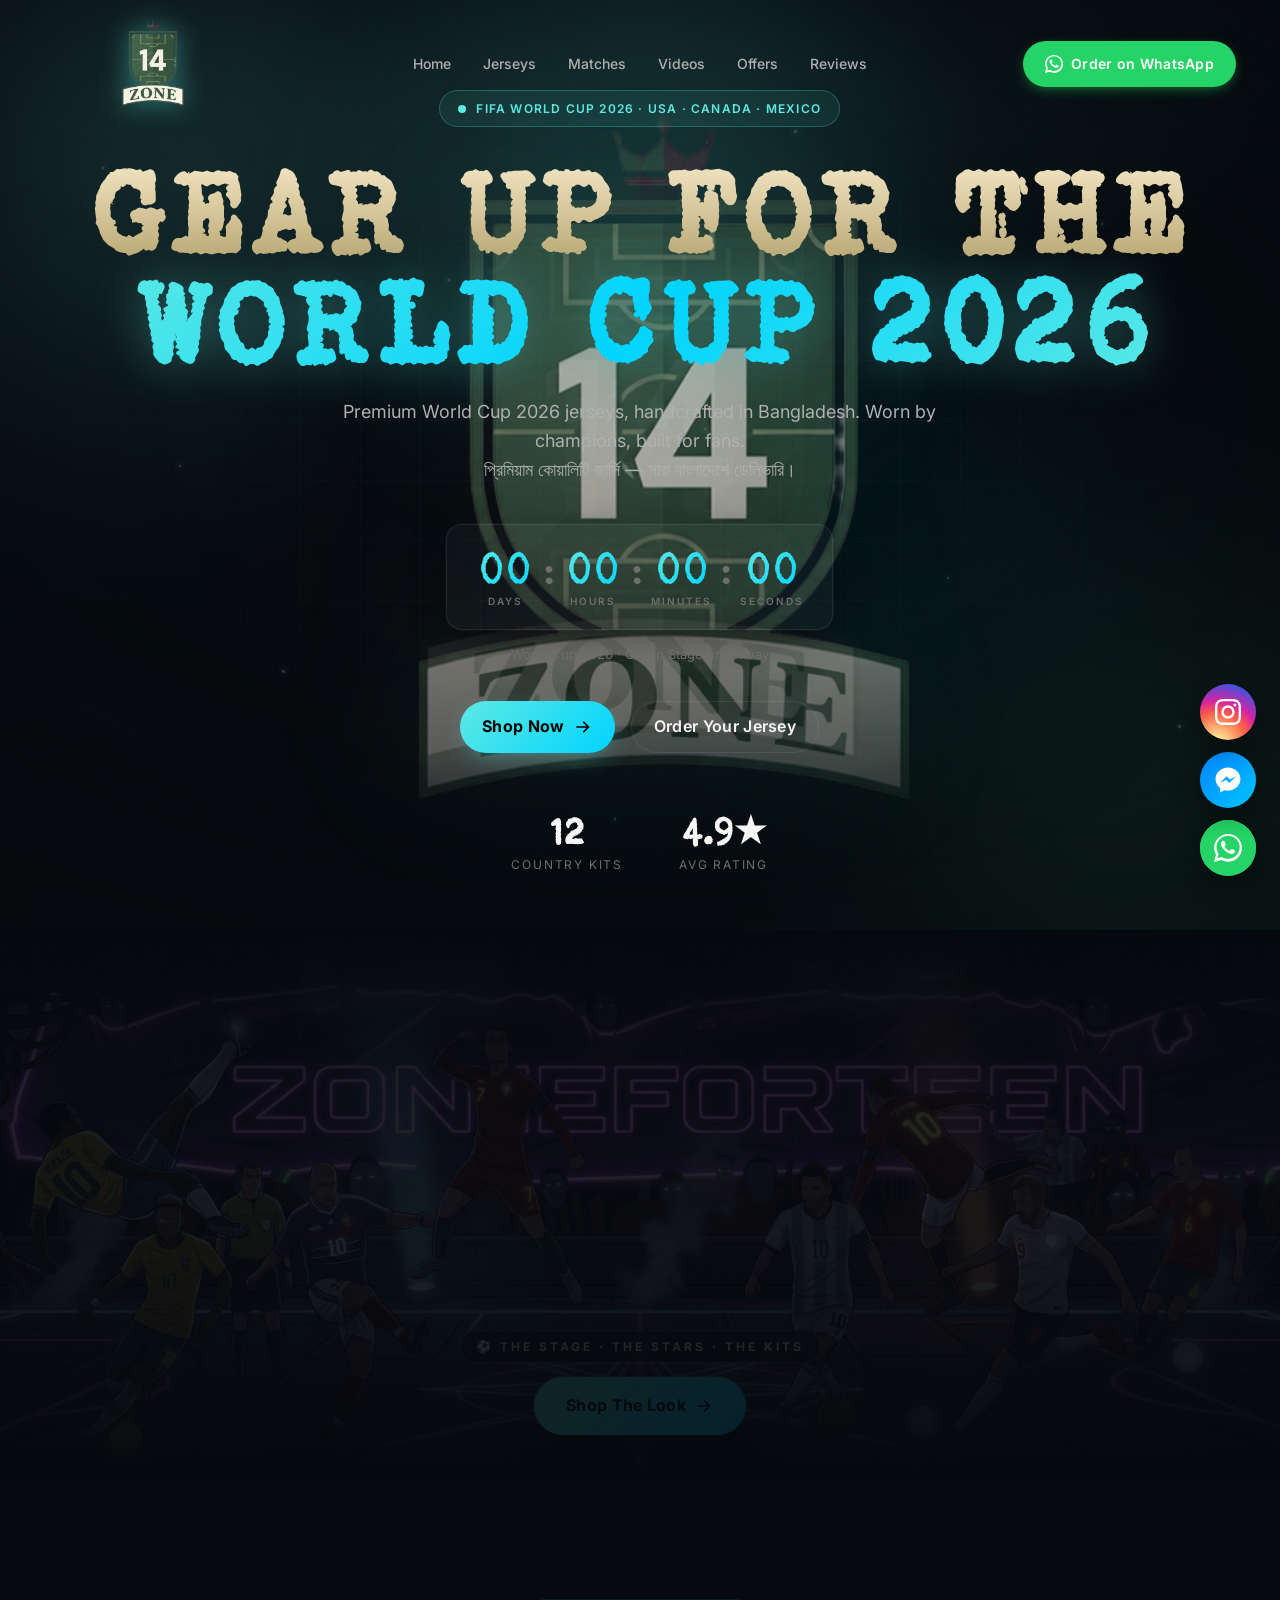
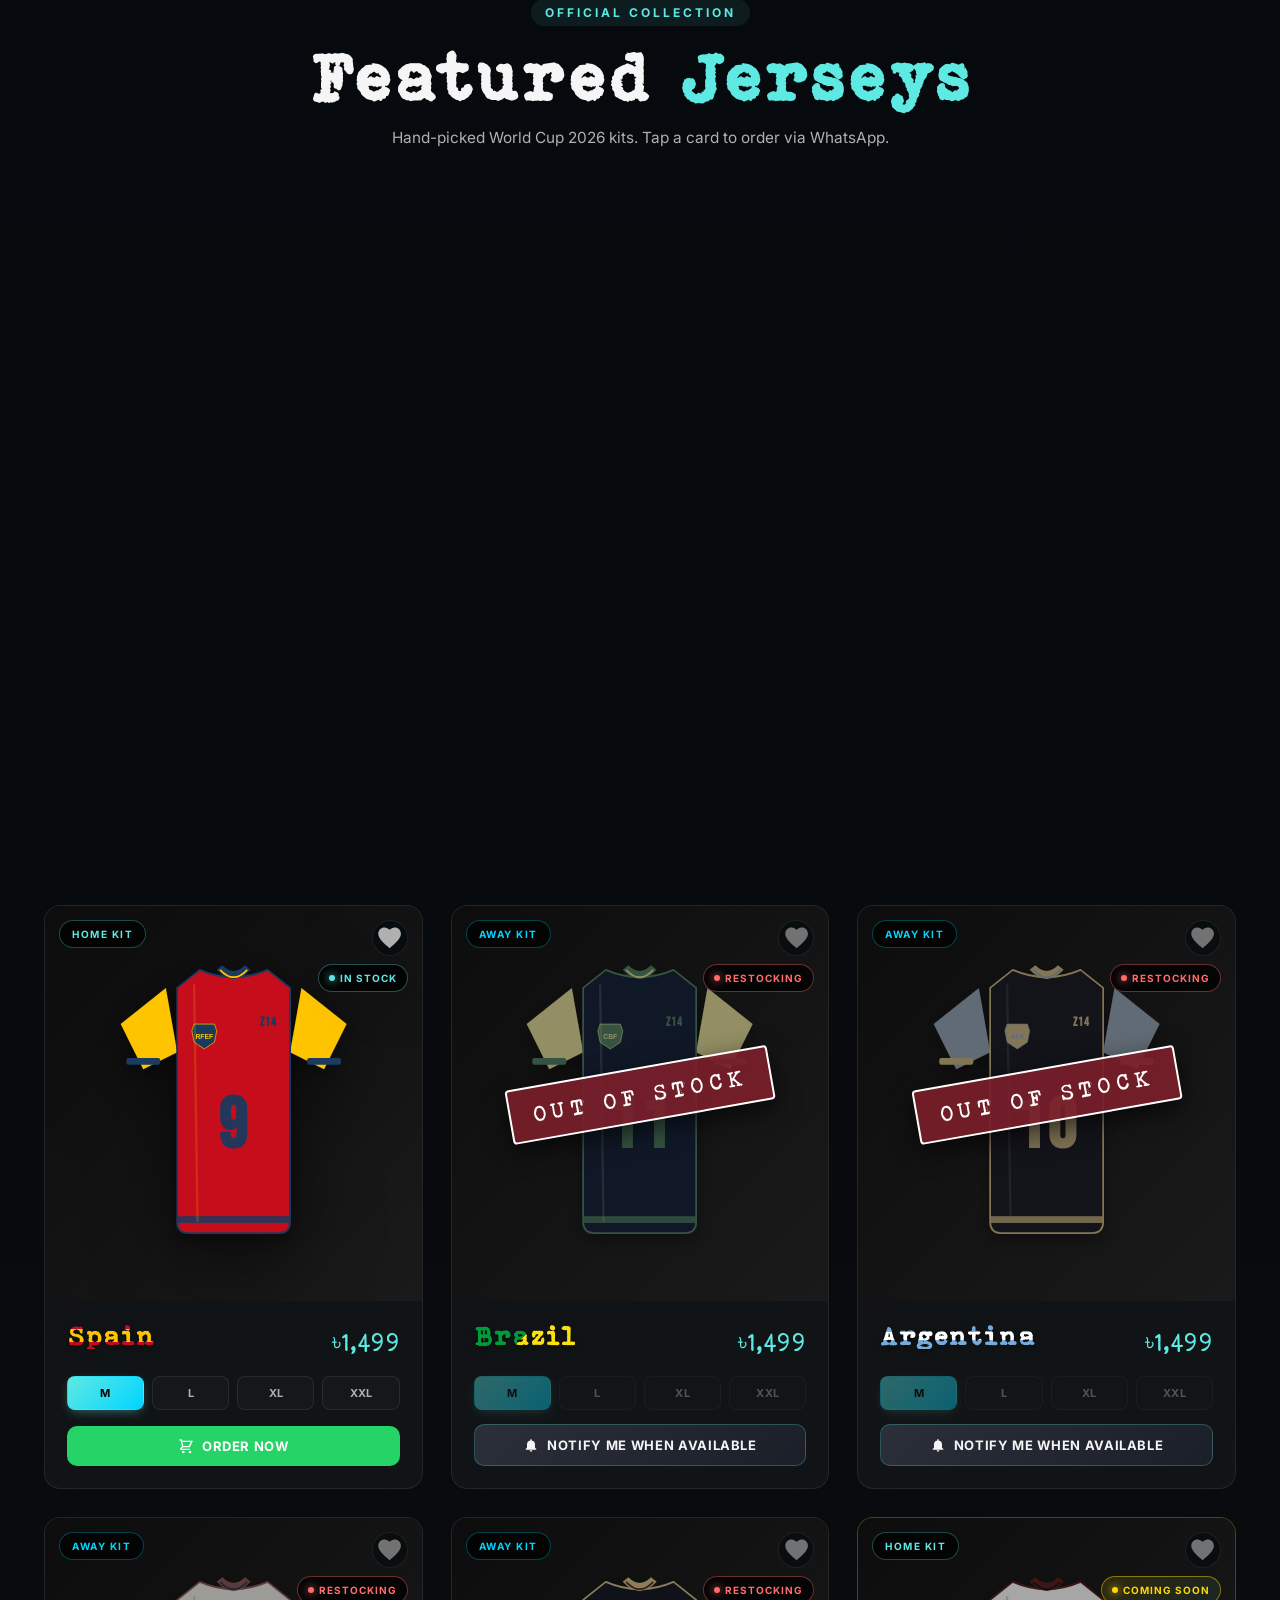
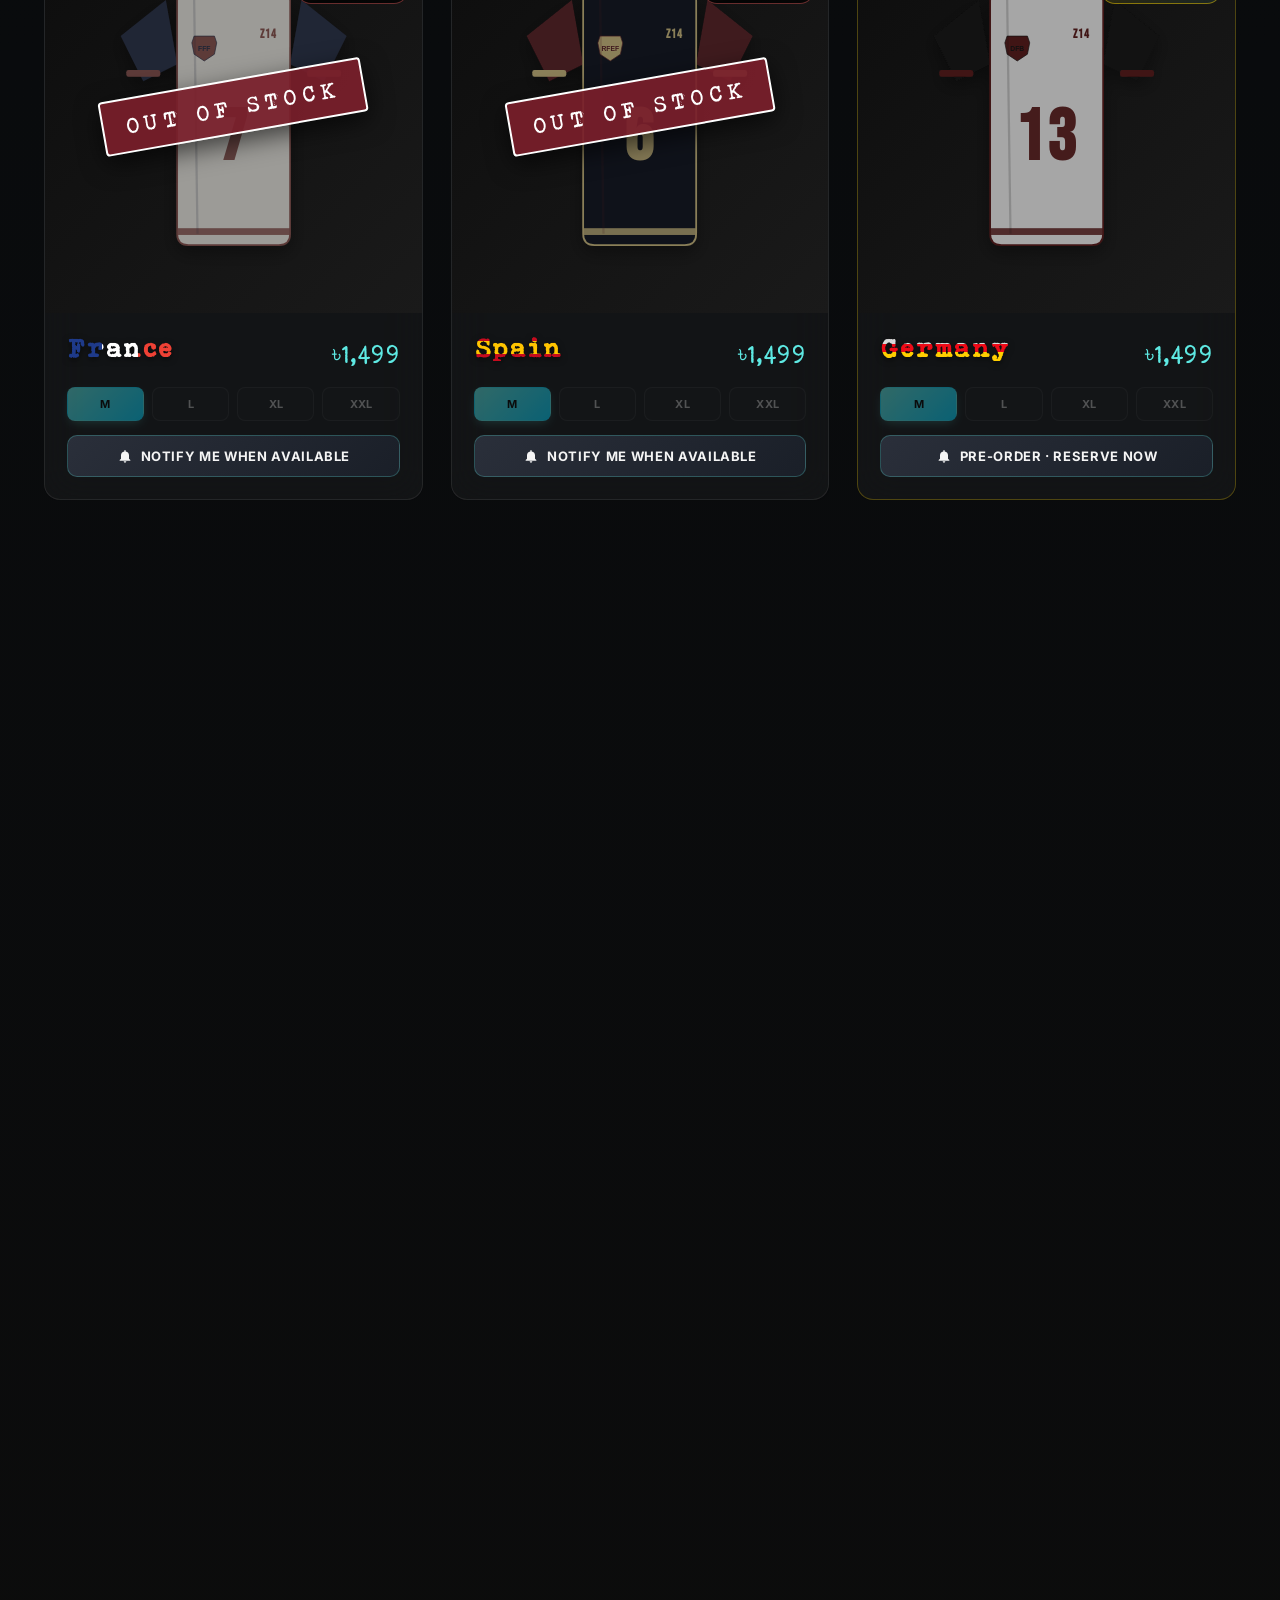
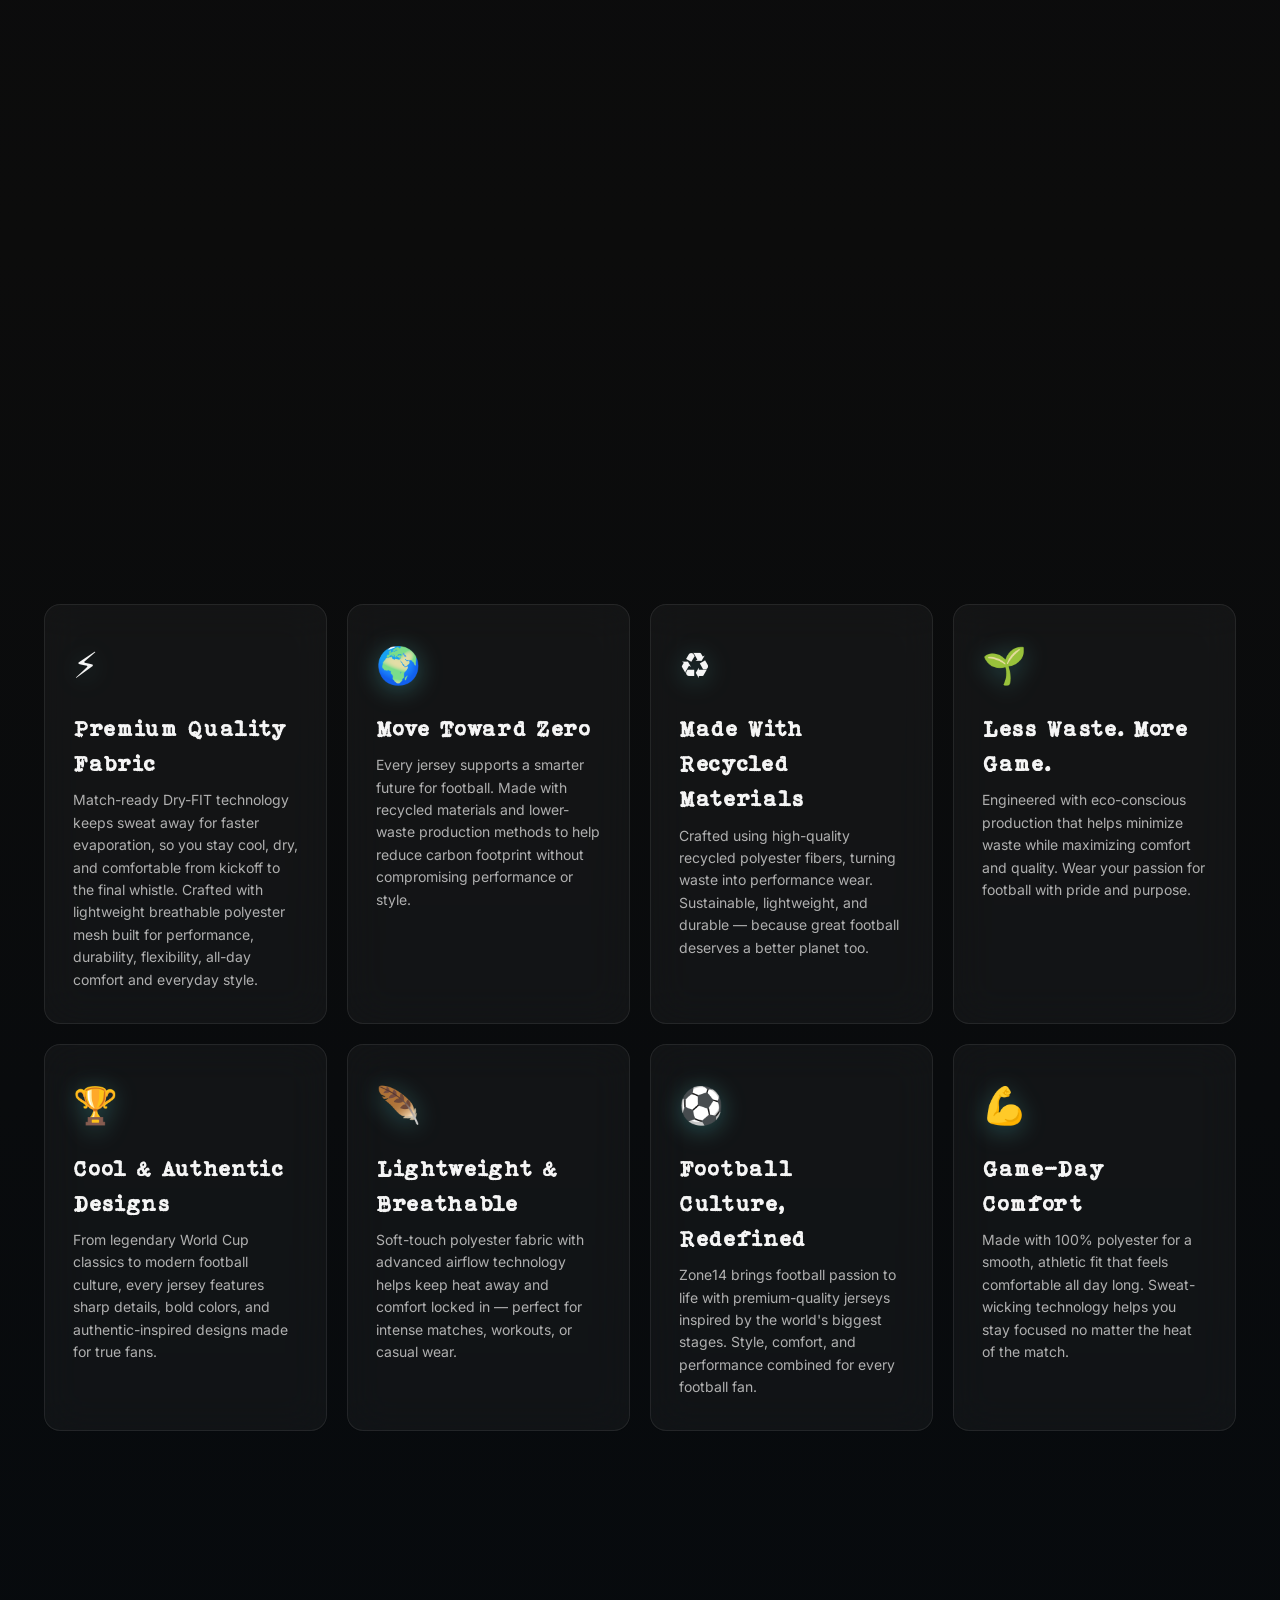
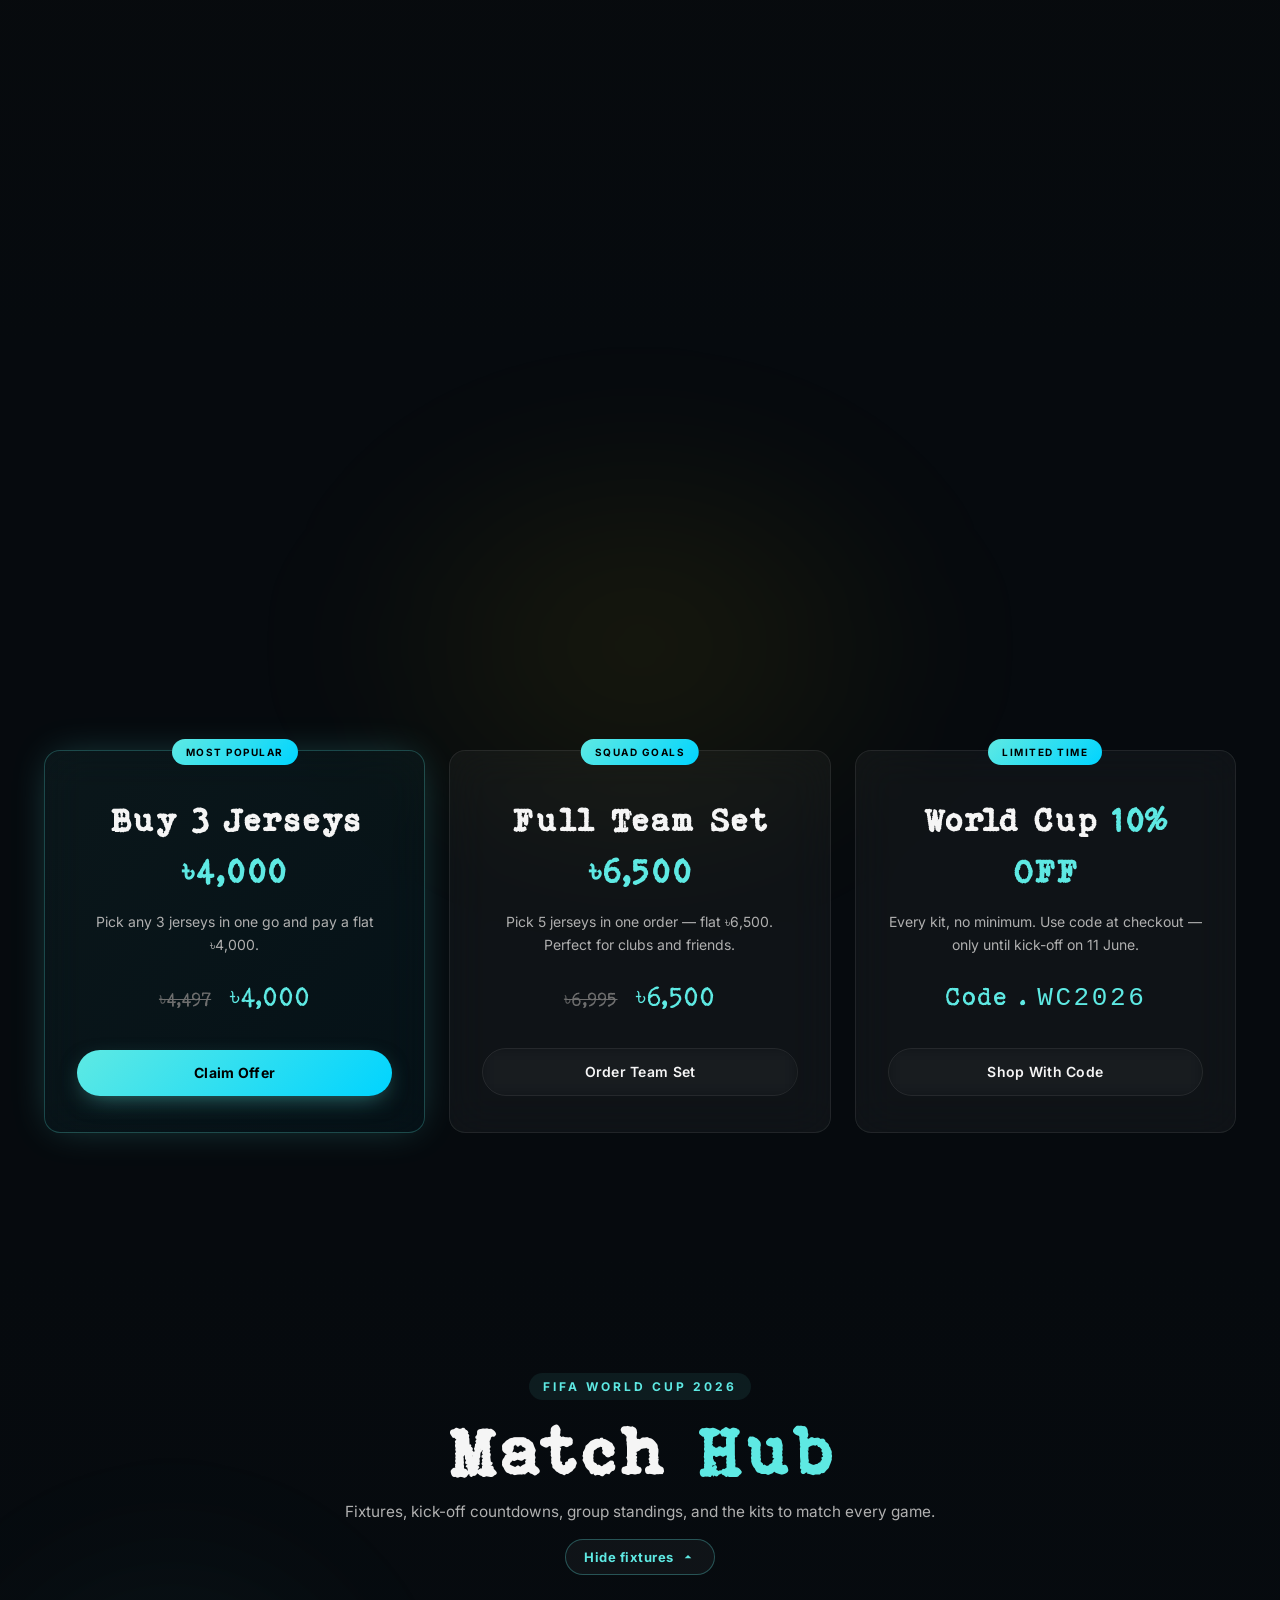
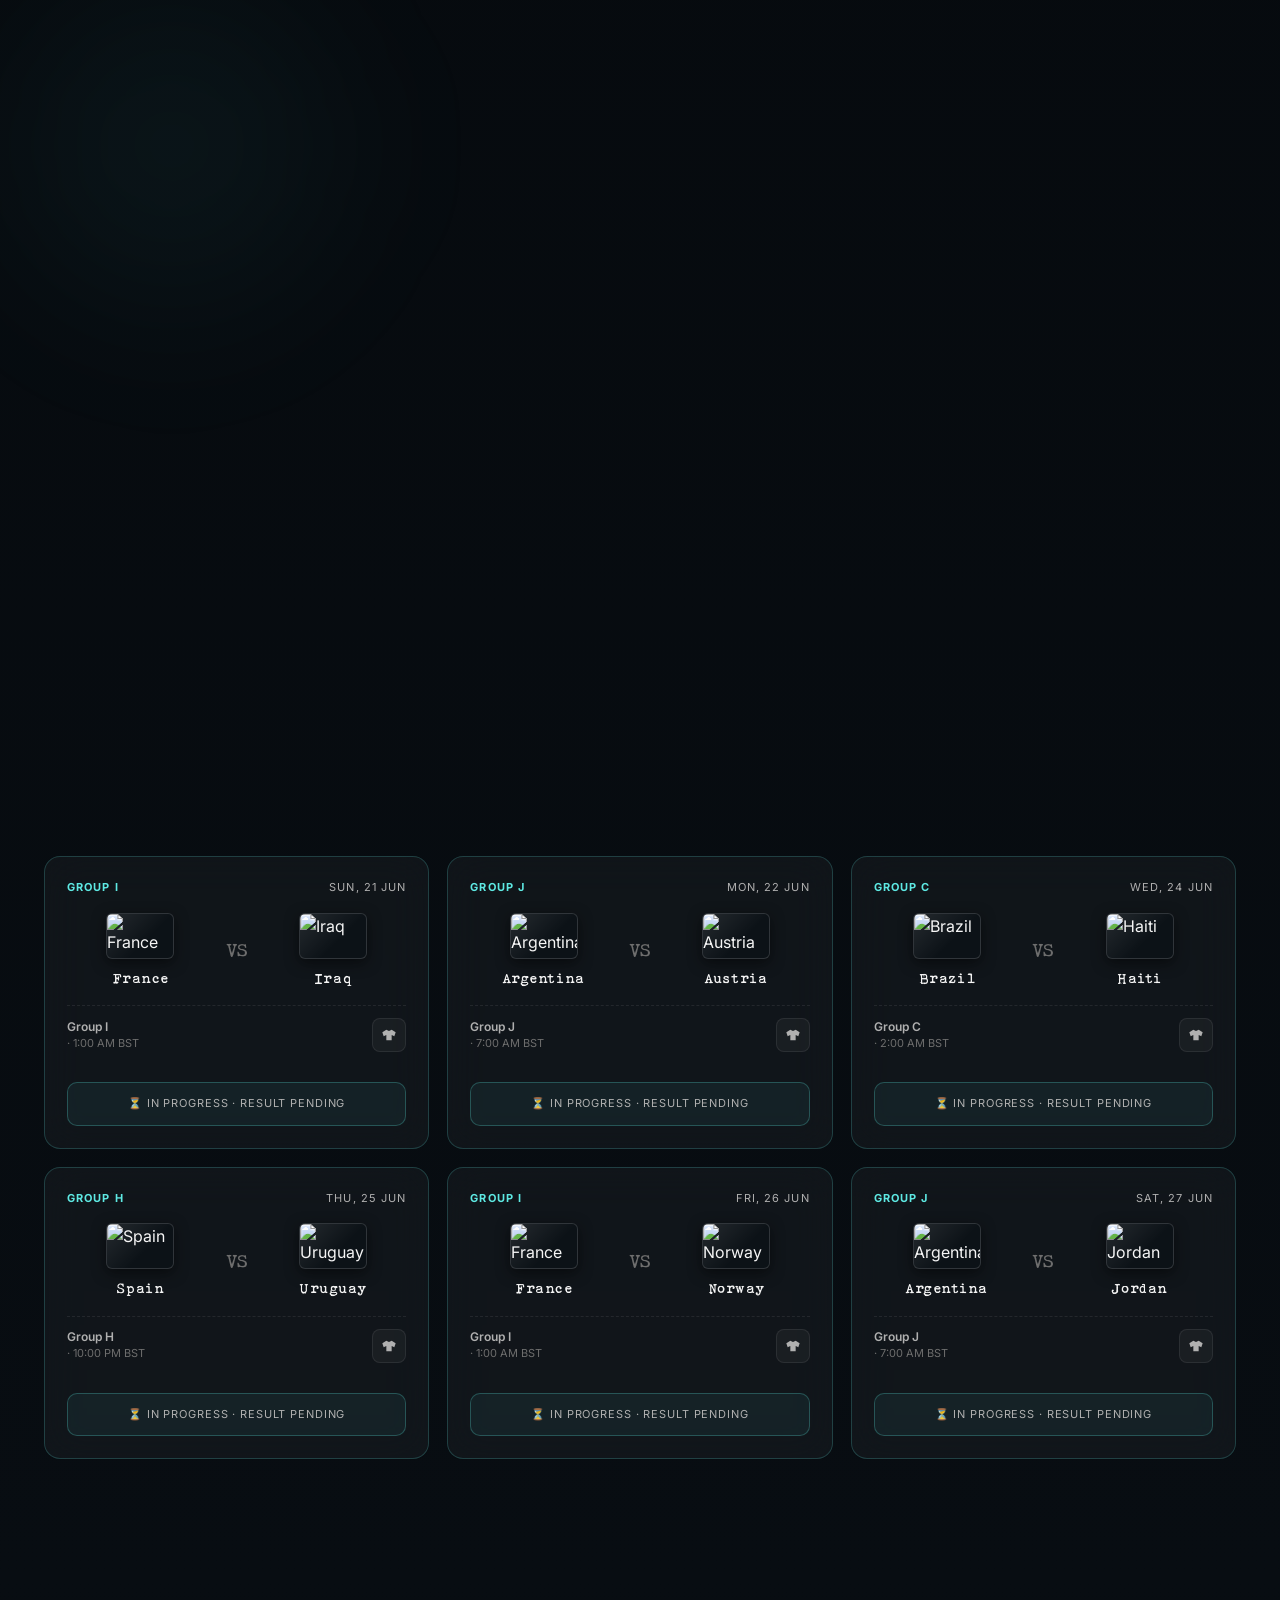
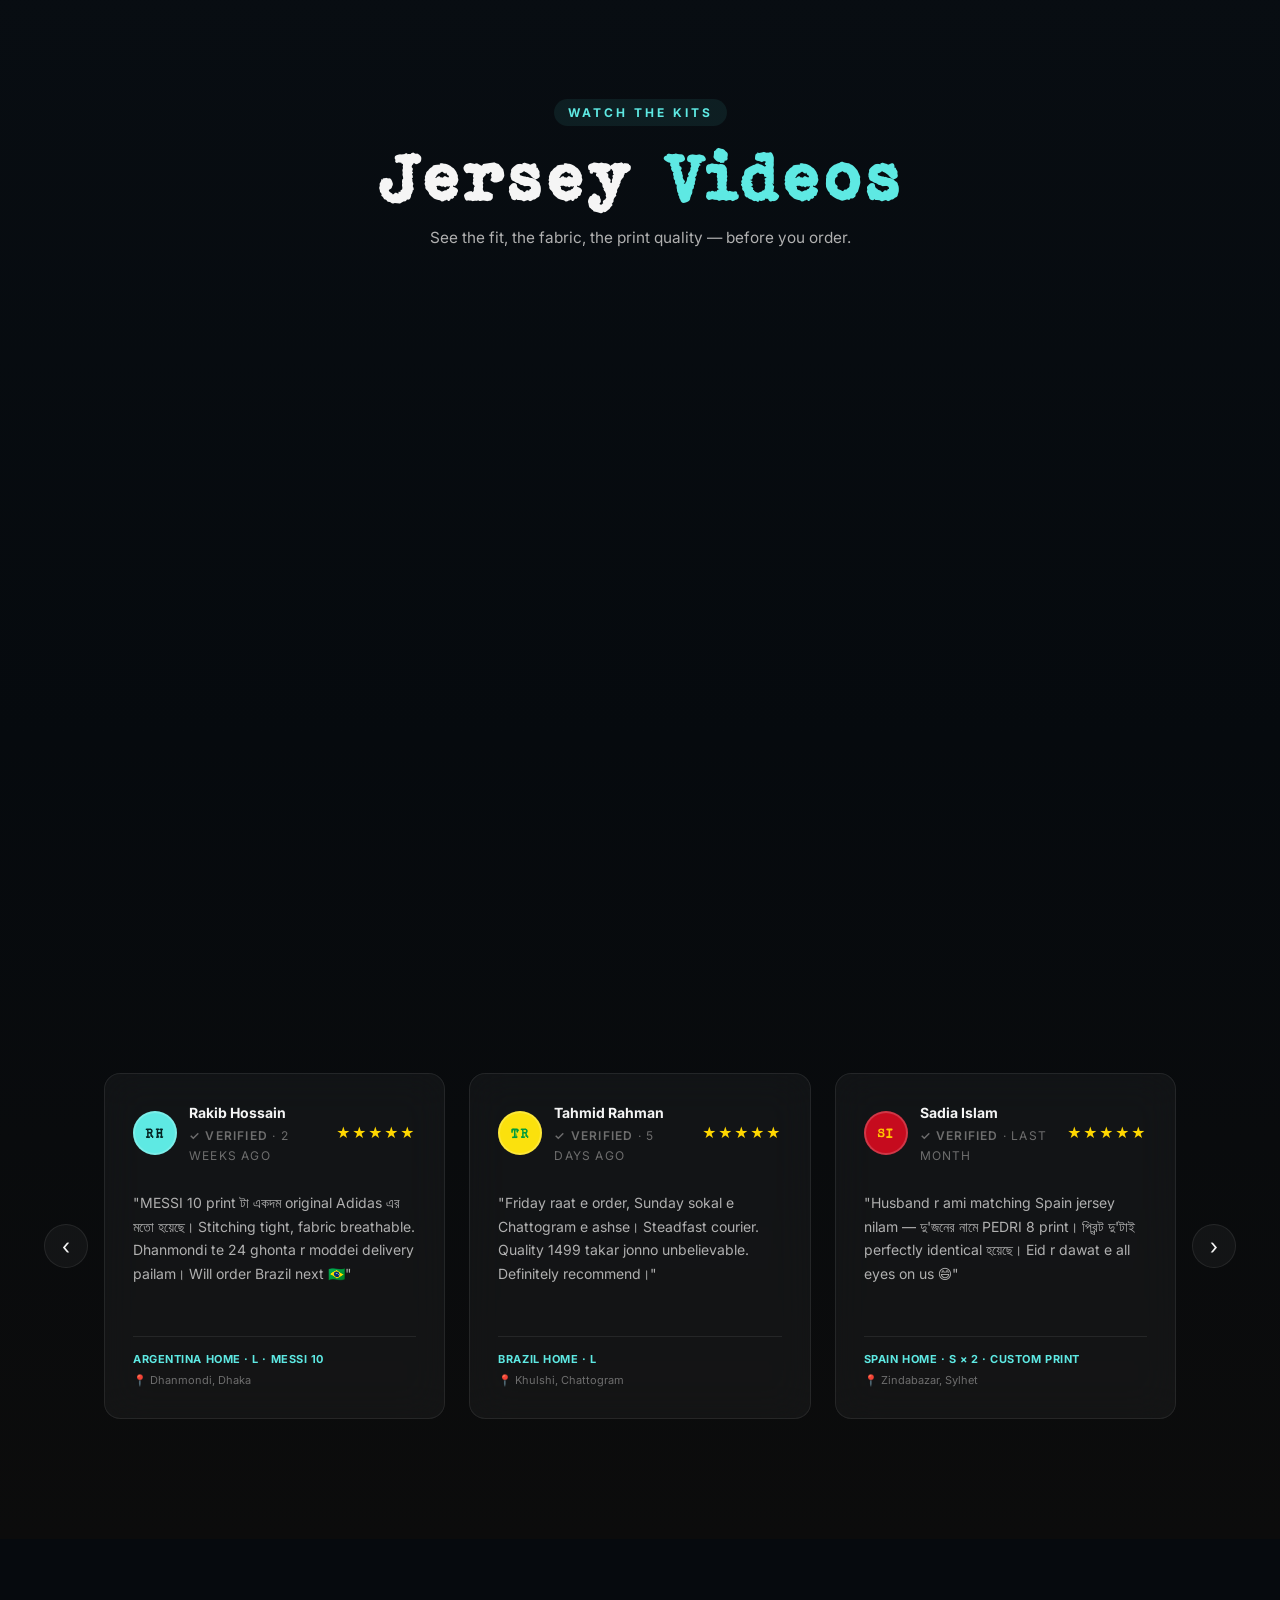
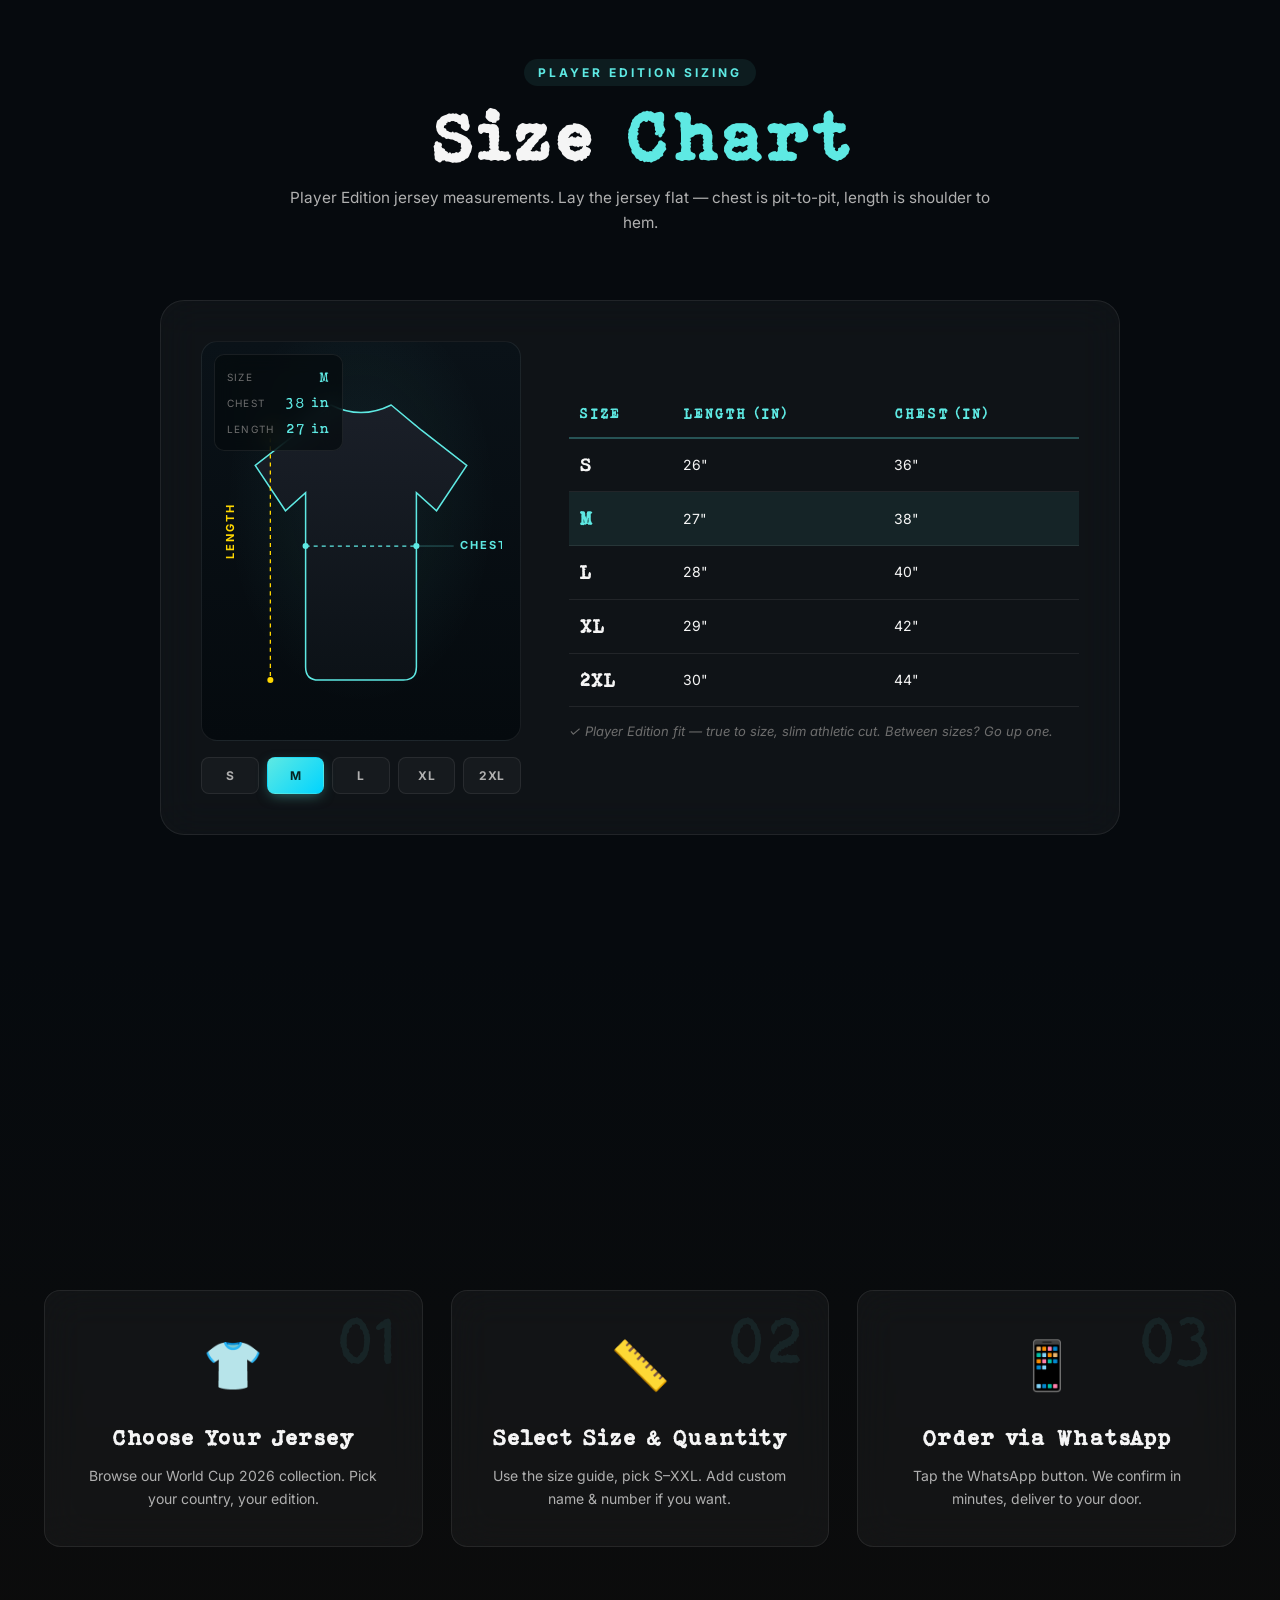
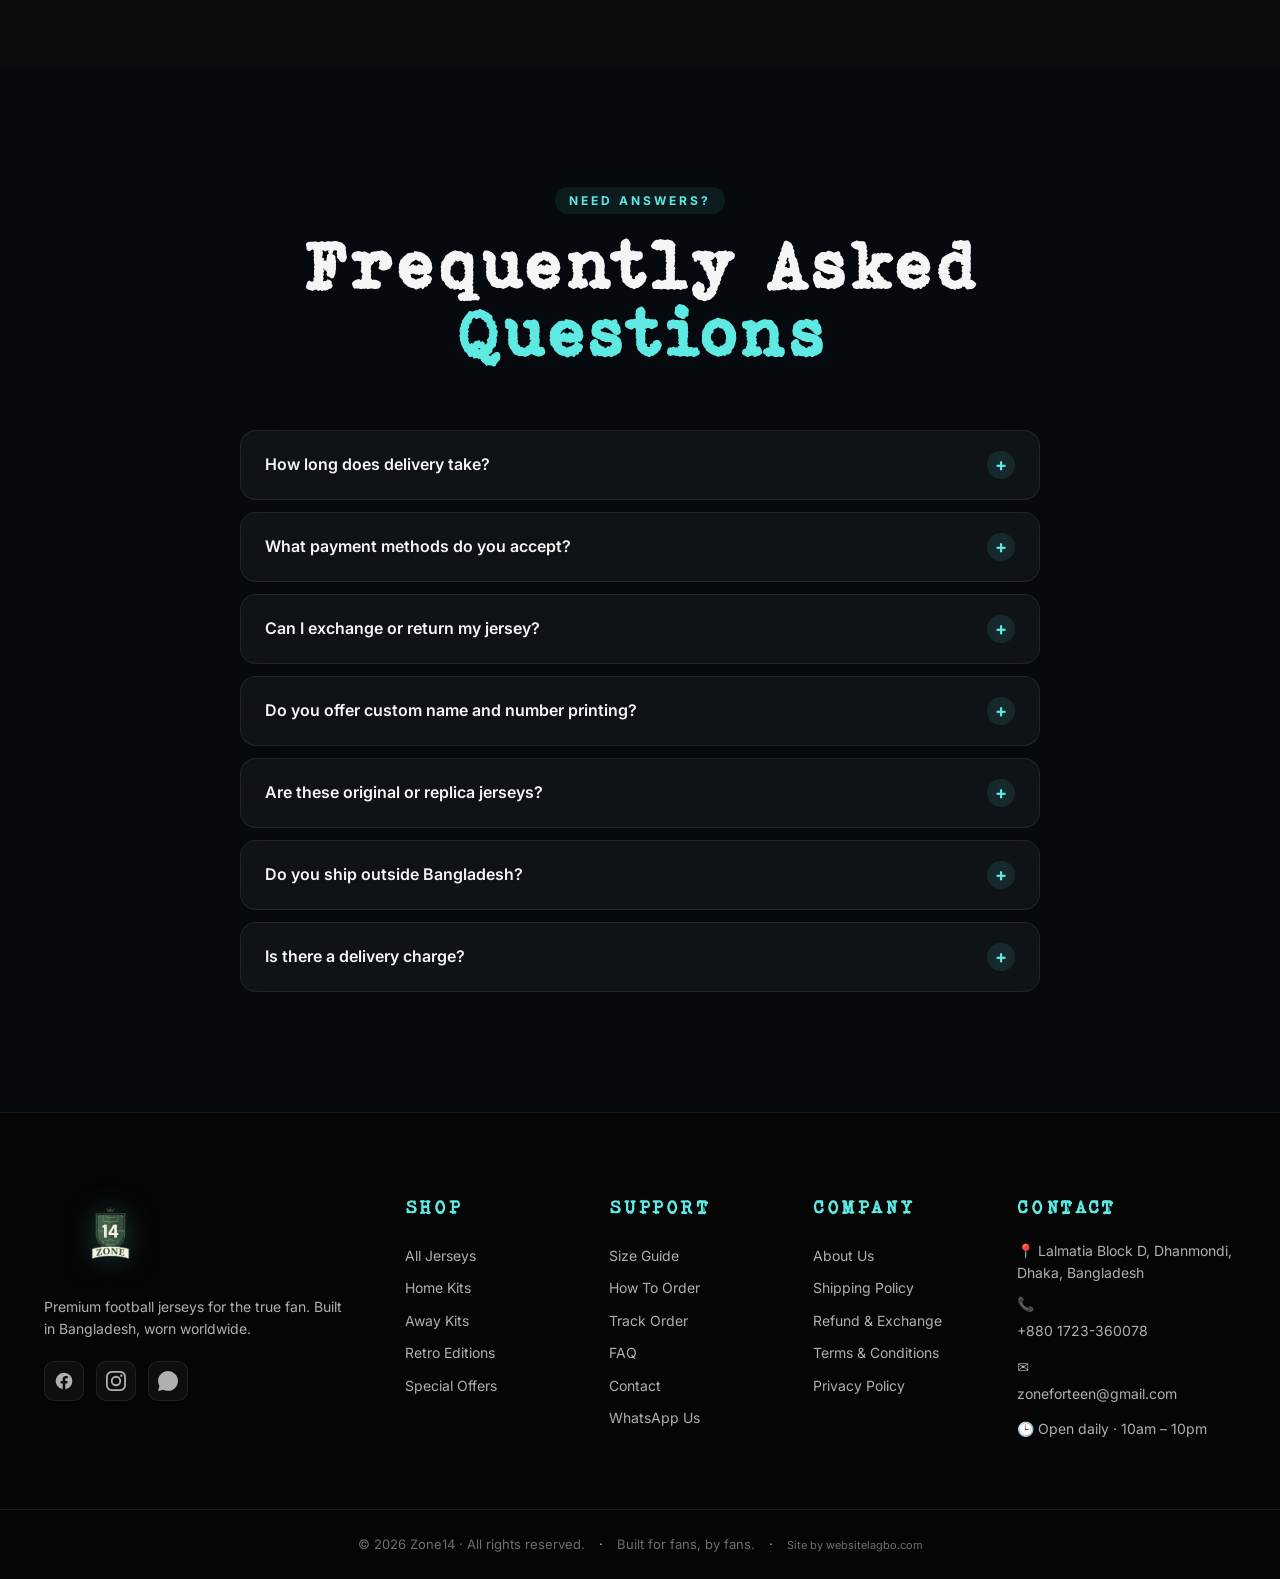
==== commit 3027a49c: "fix(home): smooth, glitch-free mobile scrolling — desktop-only pinned hero syncTouch on mobile glitc" ====
--- a/index.html
+++ b/index.html
@@ -1168,11 +1168,9 @@
         duration: 1.5,             // longer glide = smoother momentum (wheel)
         easing: t => Math.min(1, 1.001 - Math.pow(2, -10 * t)), // expo-out glide
         smoothWheel: true,
-        syncTouch: true,           // momentum smooth scrolling on mobile/touch too
-        syncTouchLerp: 0.08,       // touch smoothing amount
-        touchInertiaMultiplier: 28,
+        syncTouch: false,          // native momentum on mobile (smooth + glitch-free)
         wheelMultiplier: 0.95,
-        touchMultiplier: 1.2,
+        touchMultiplier: 1.5,
       });
       window.__lenis = lenis;
 
--- a/styles.css
+++ b/styles.css
@@ -293,6 +293,12 @@
   .hero-cta .btn-lg { padding: 12px 22px; }
   .hero-stats { gap: 34px; }
   .hero-stats strong { font-size: 28px; }
+}
+
+/* Mobile / touch: drop the pinned-hero reveal entirely. The hero scrolls away
+   normally so native touch momentum stays buttery and nothing overlays/glitches. */
+@media (max-width: 699px) {
+  .hero { position: relative; z-index: auto; }
 }
 
 /* Very short laptops (≈768px tall and under): squeeze further still. */
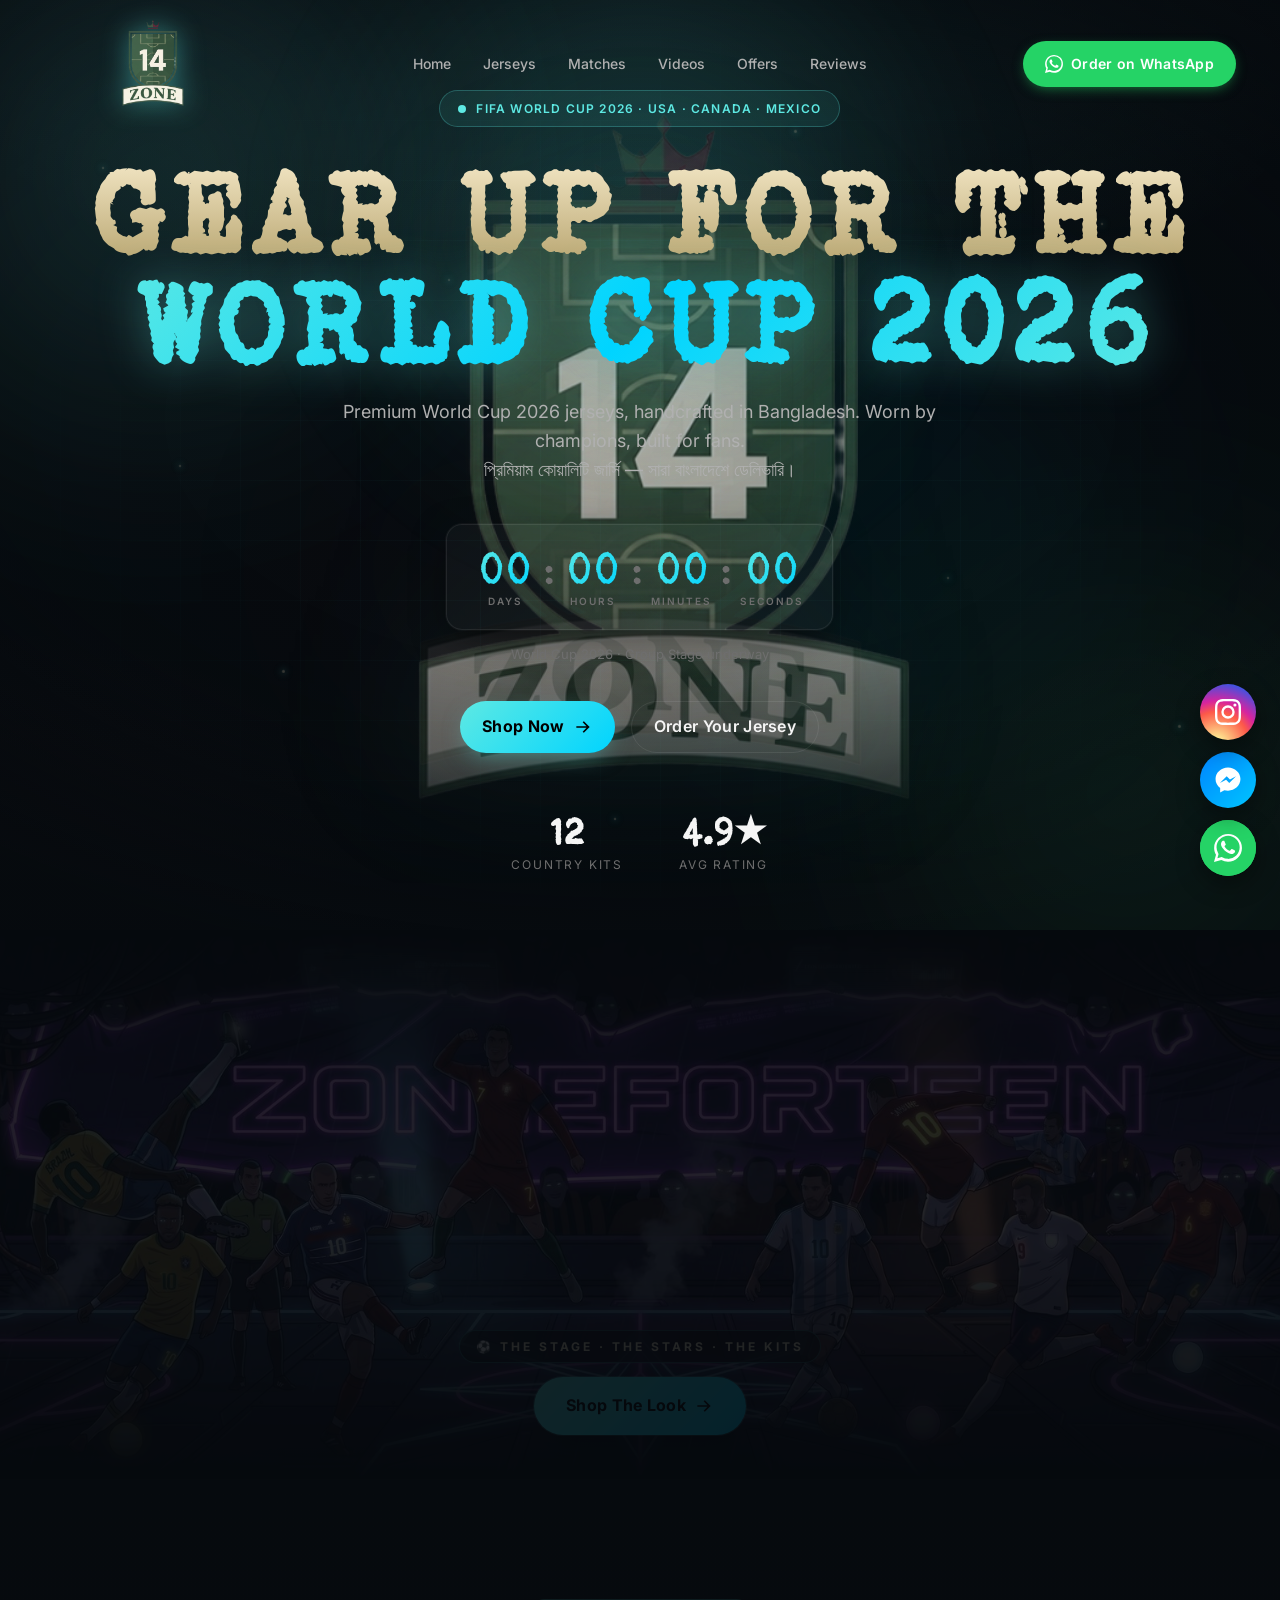
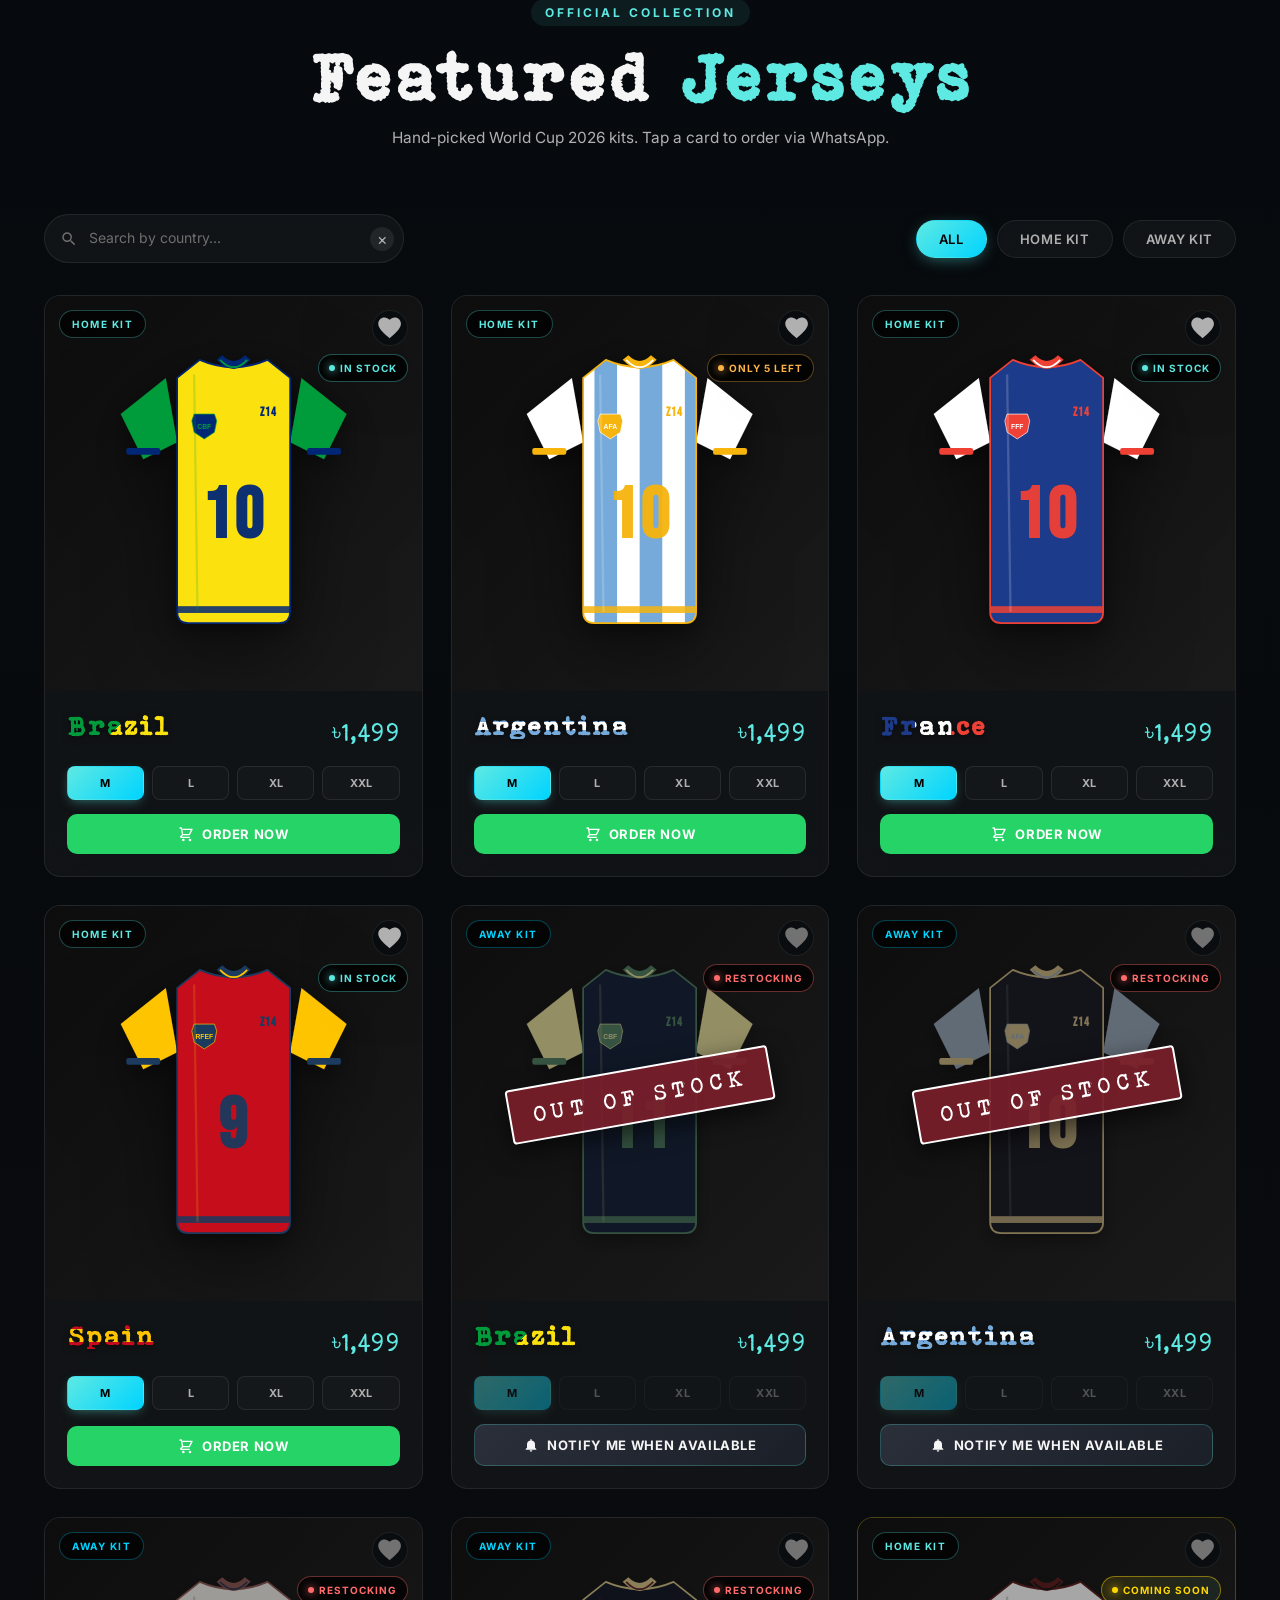
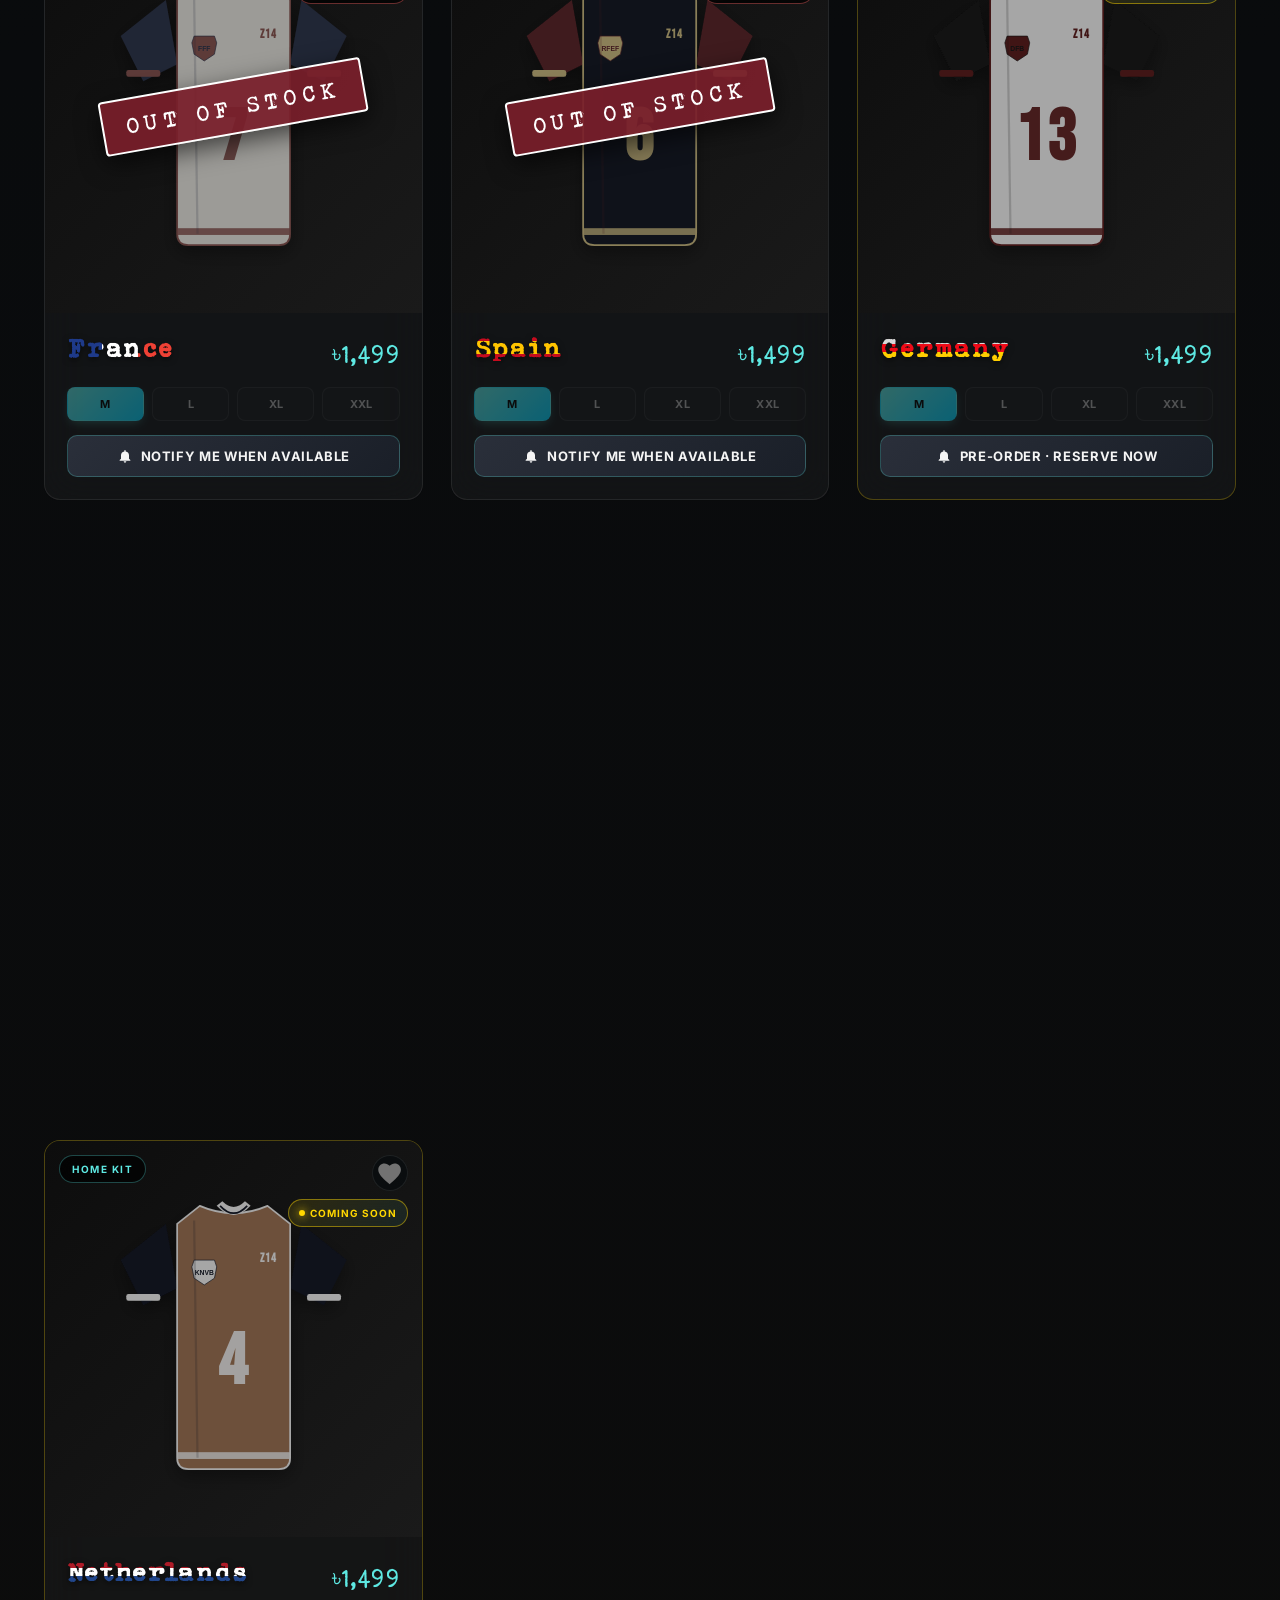
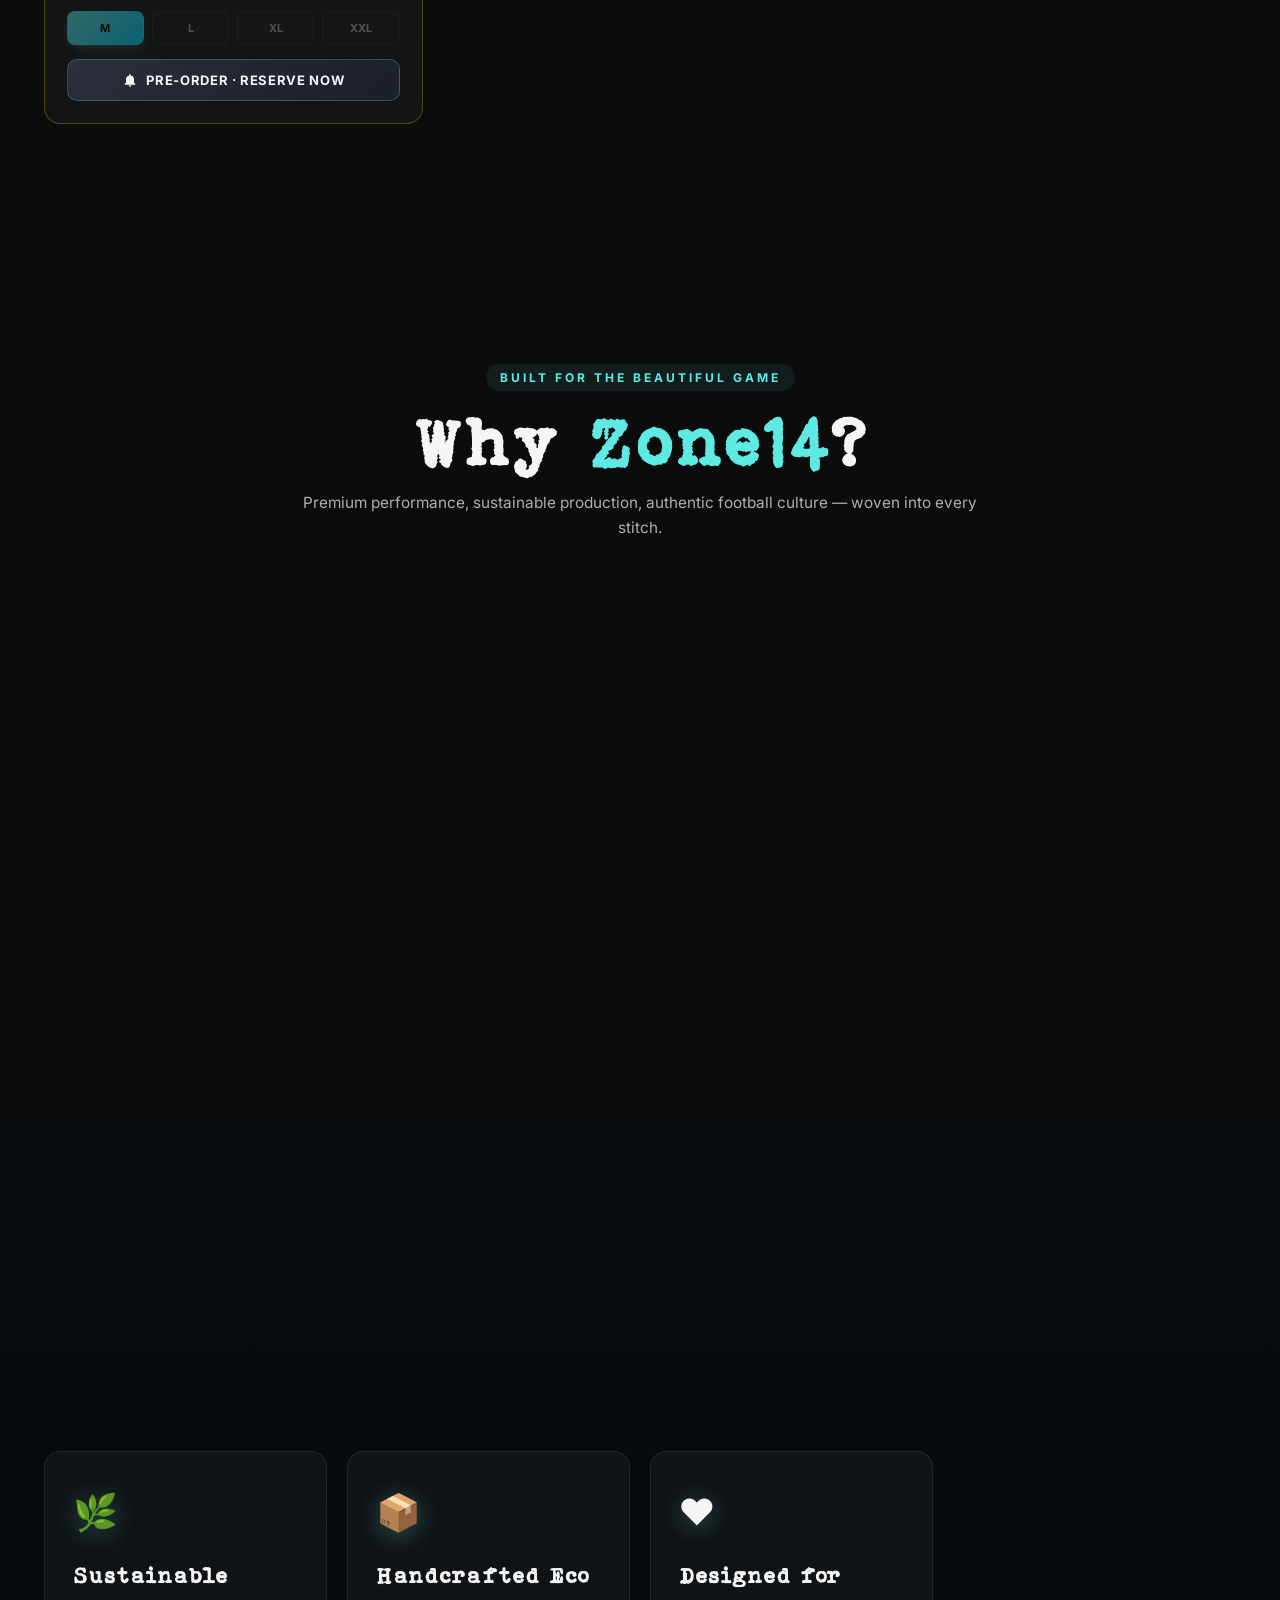
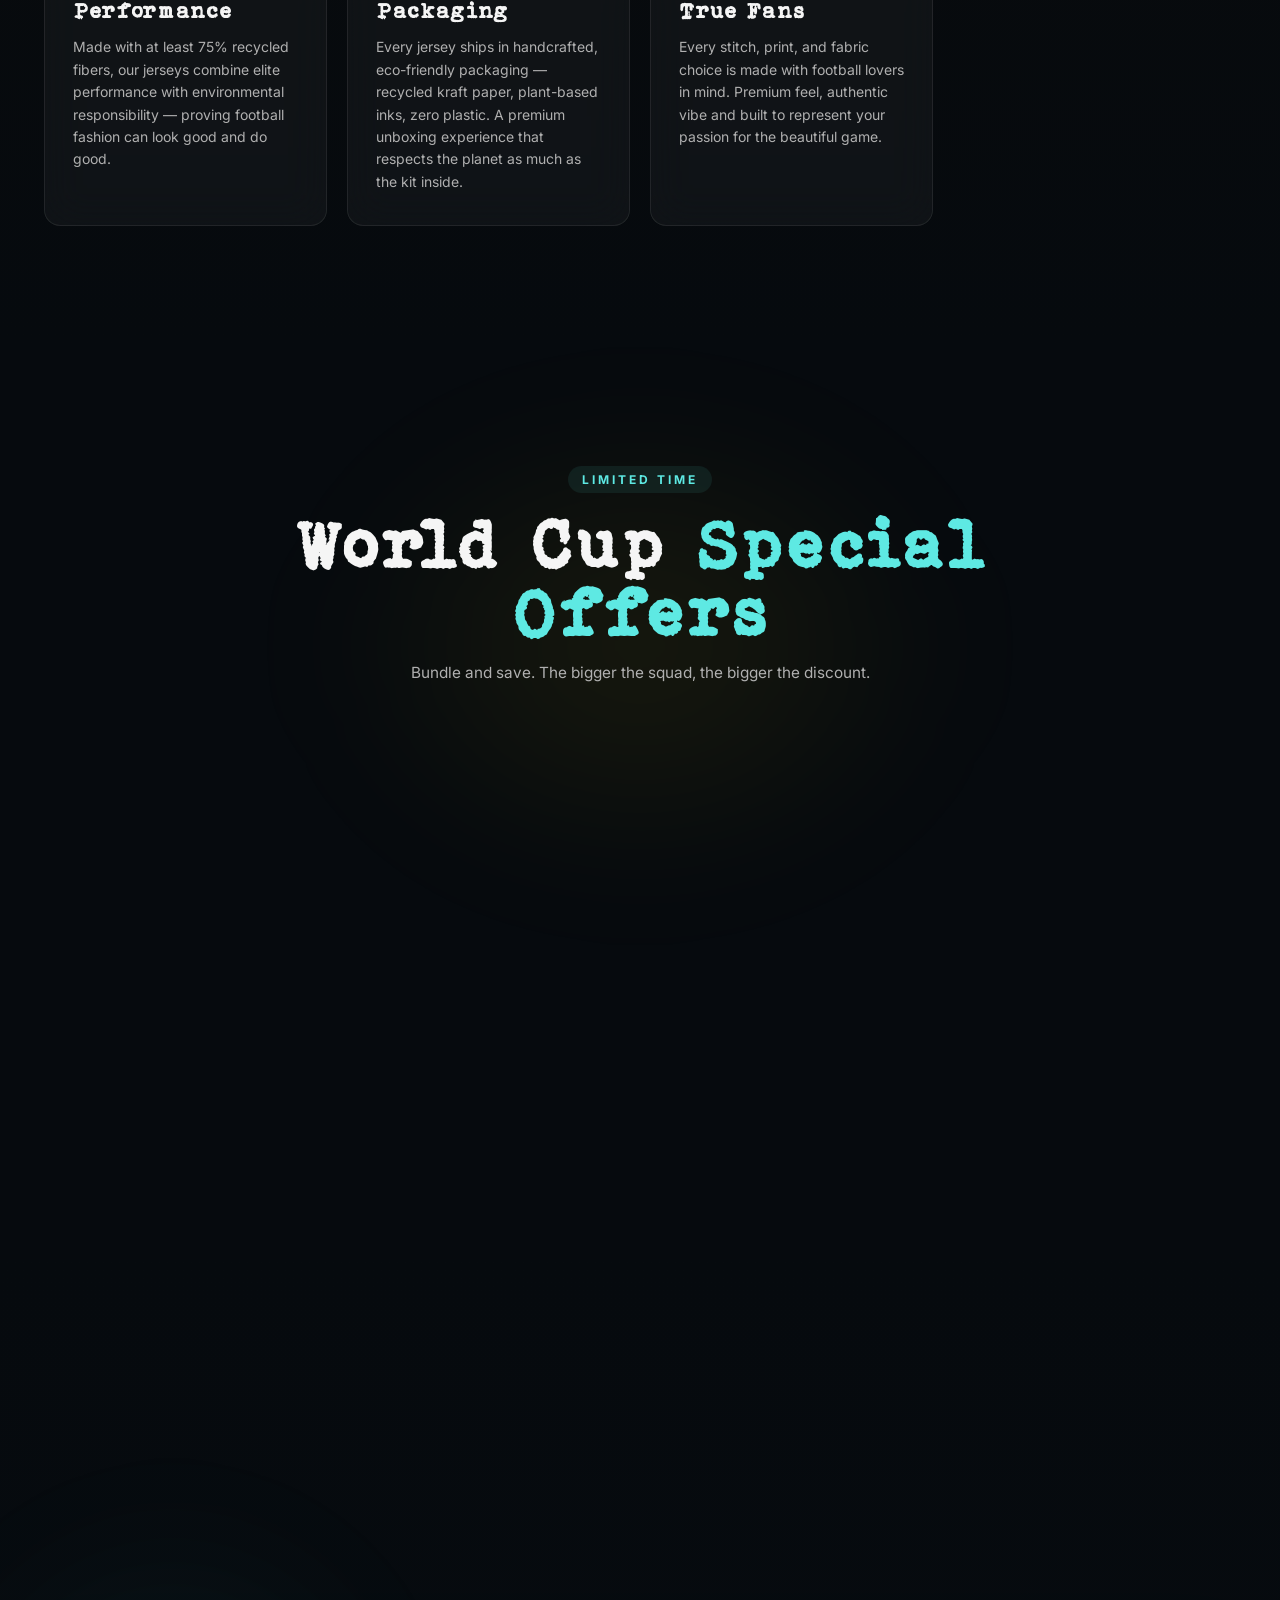
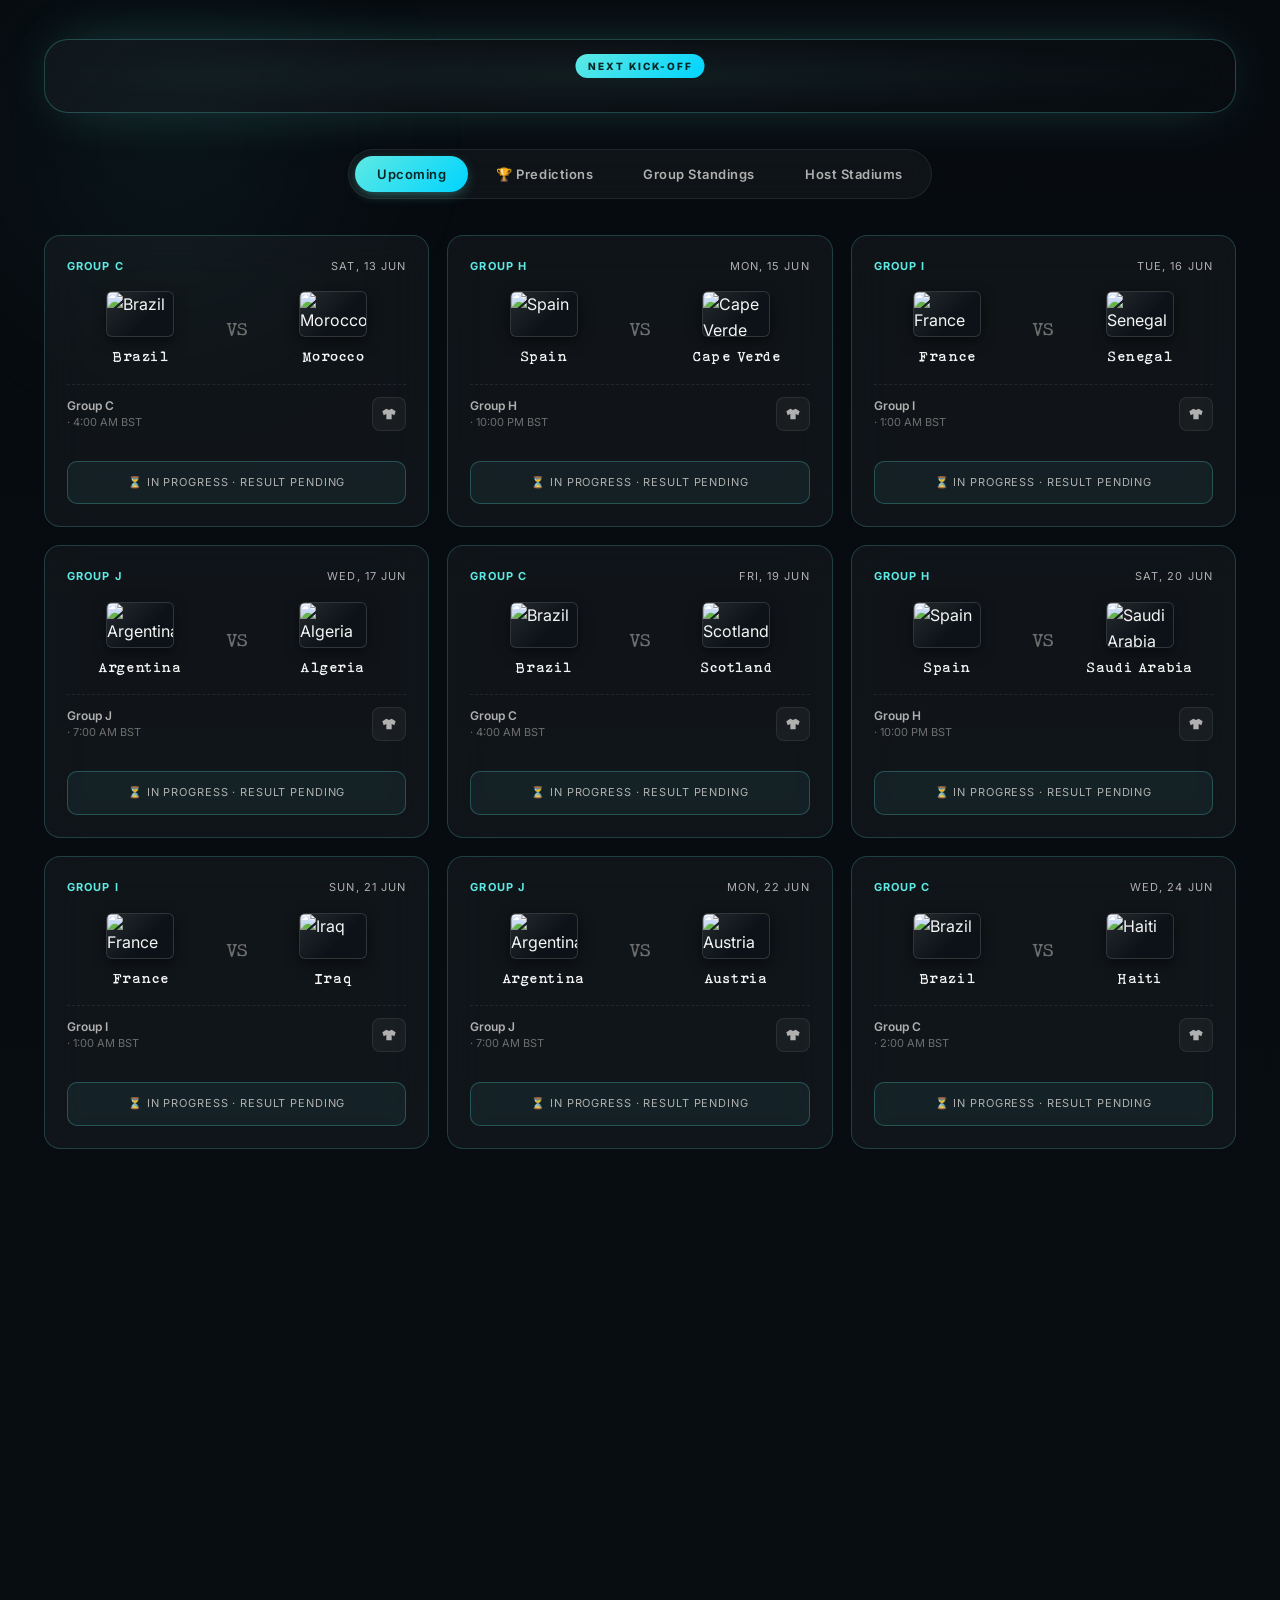
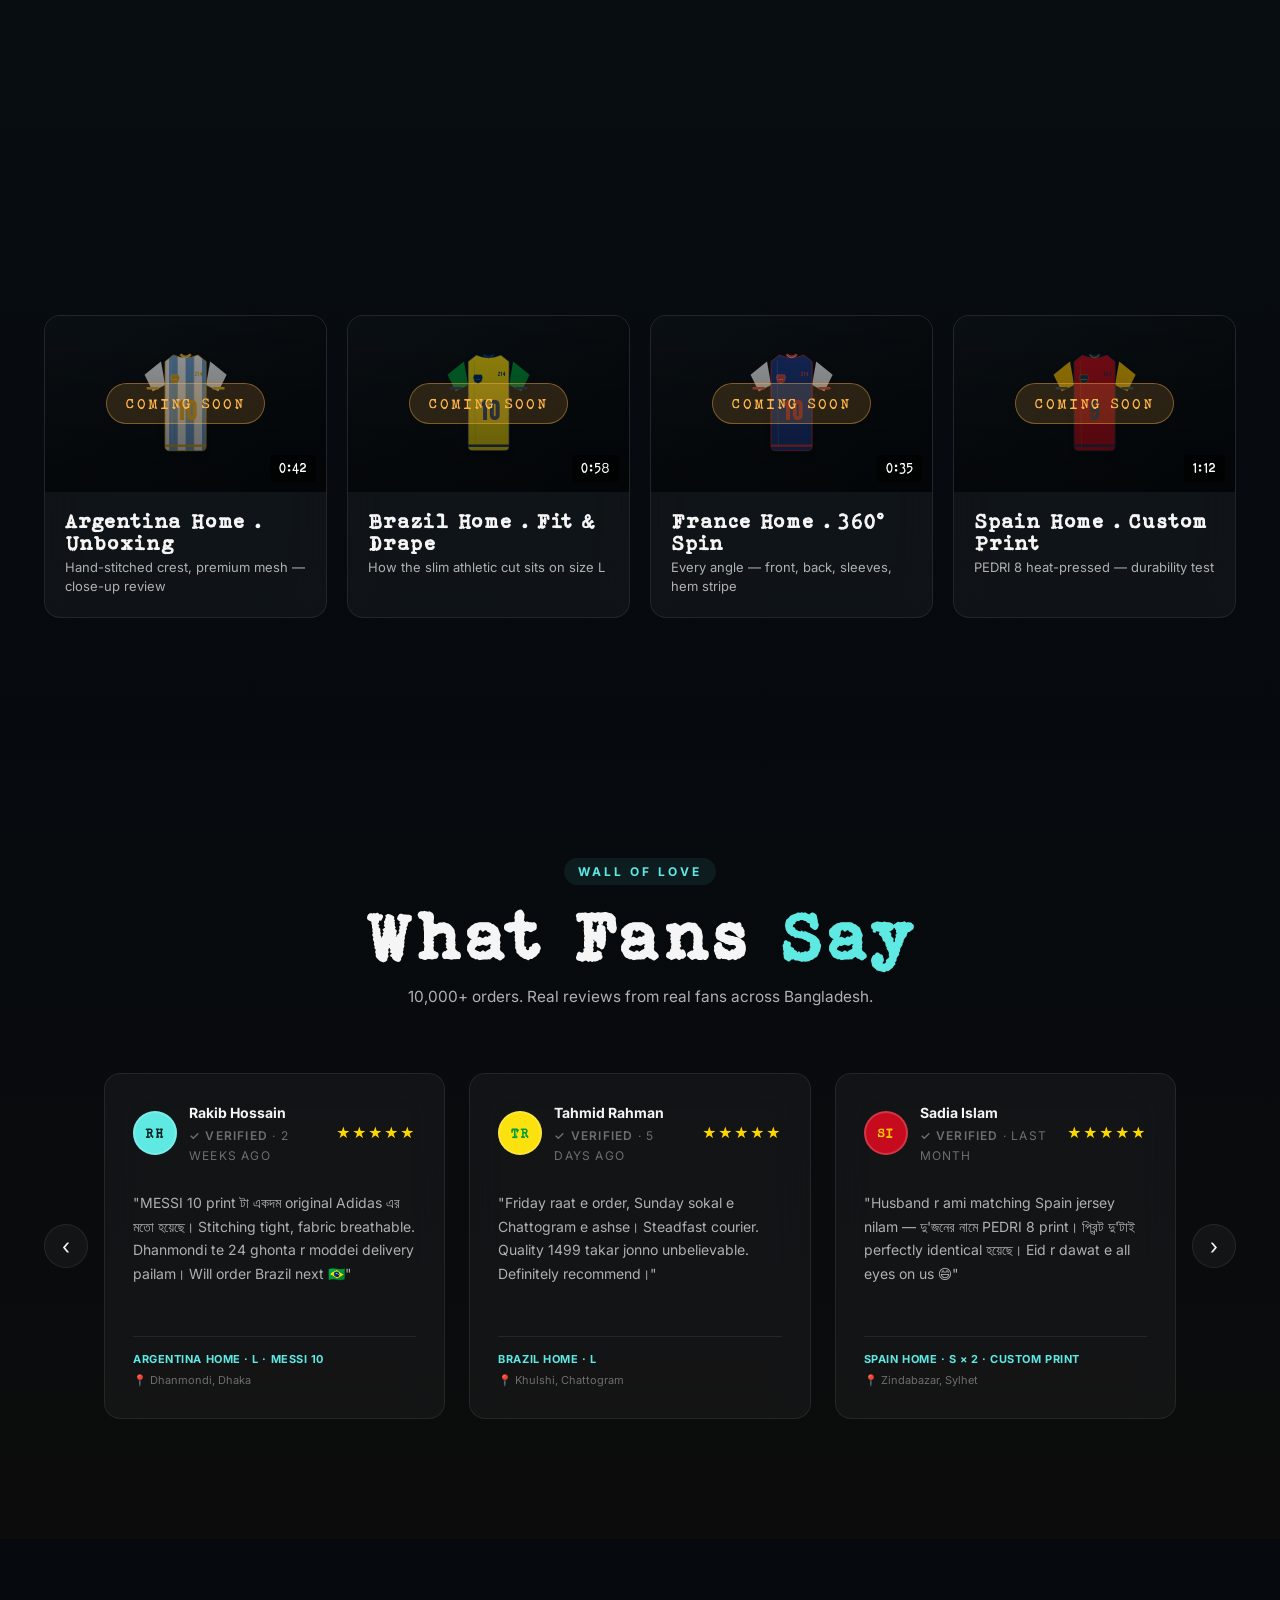
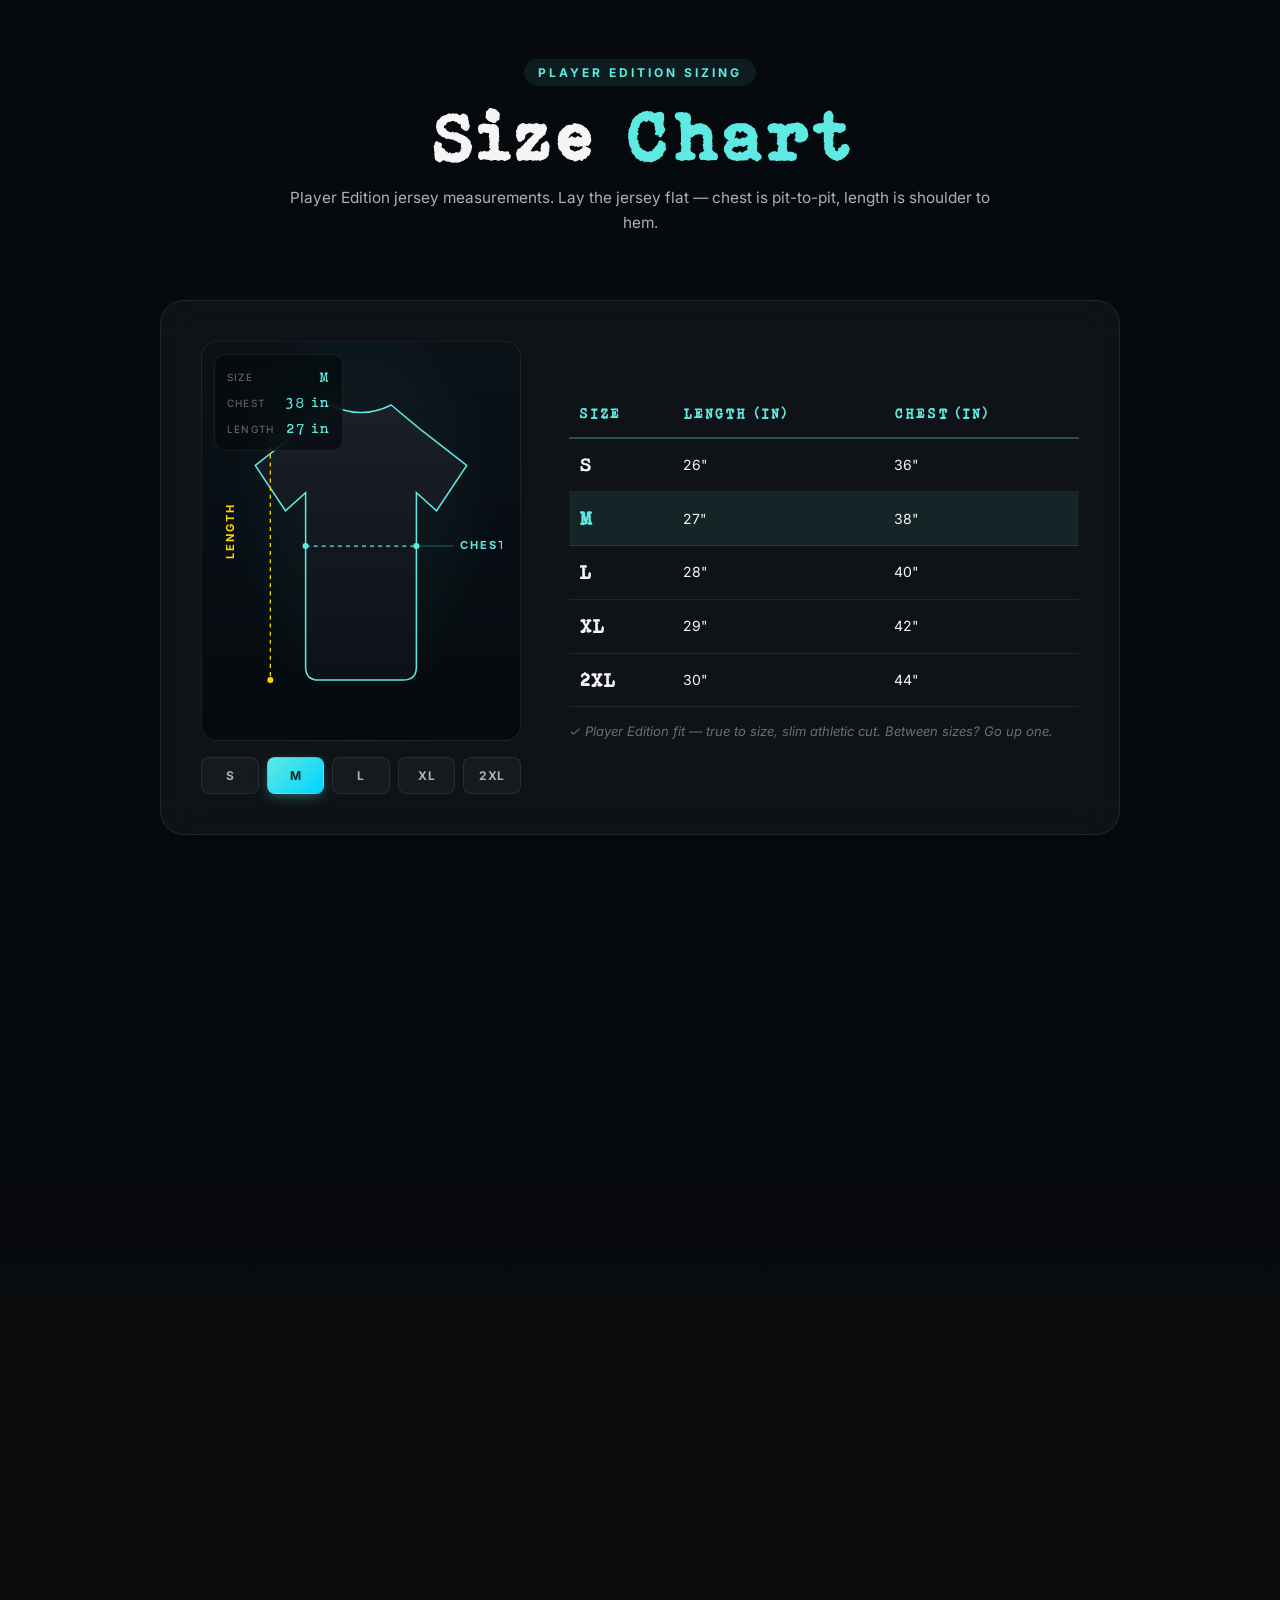
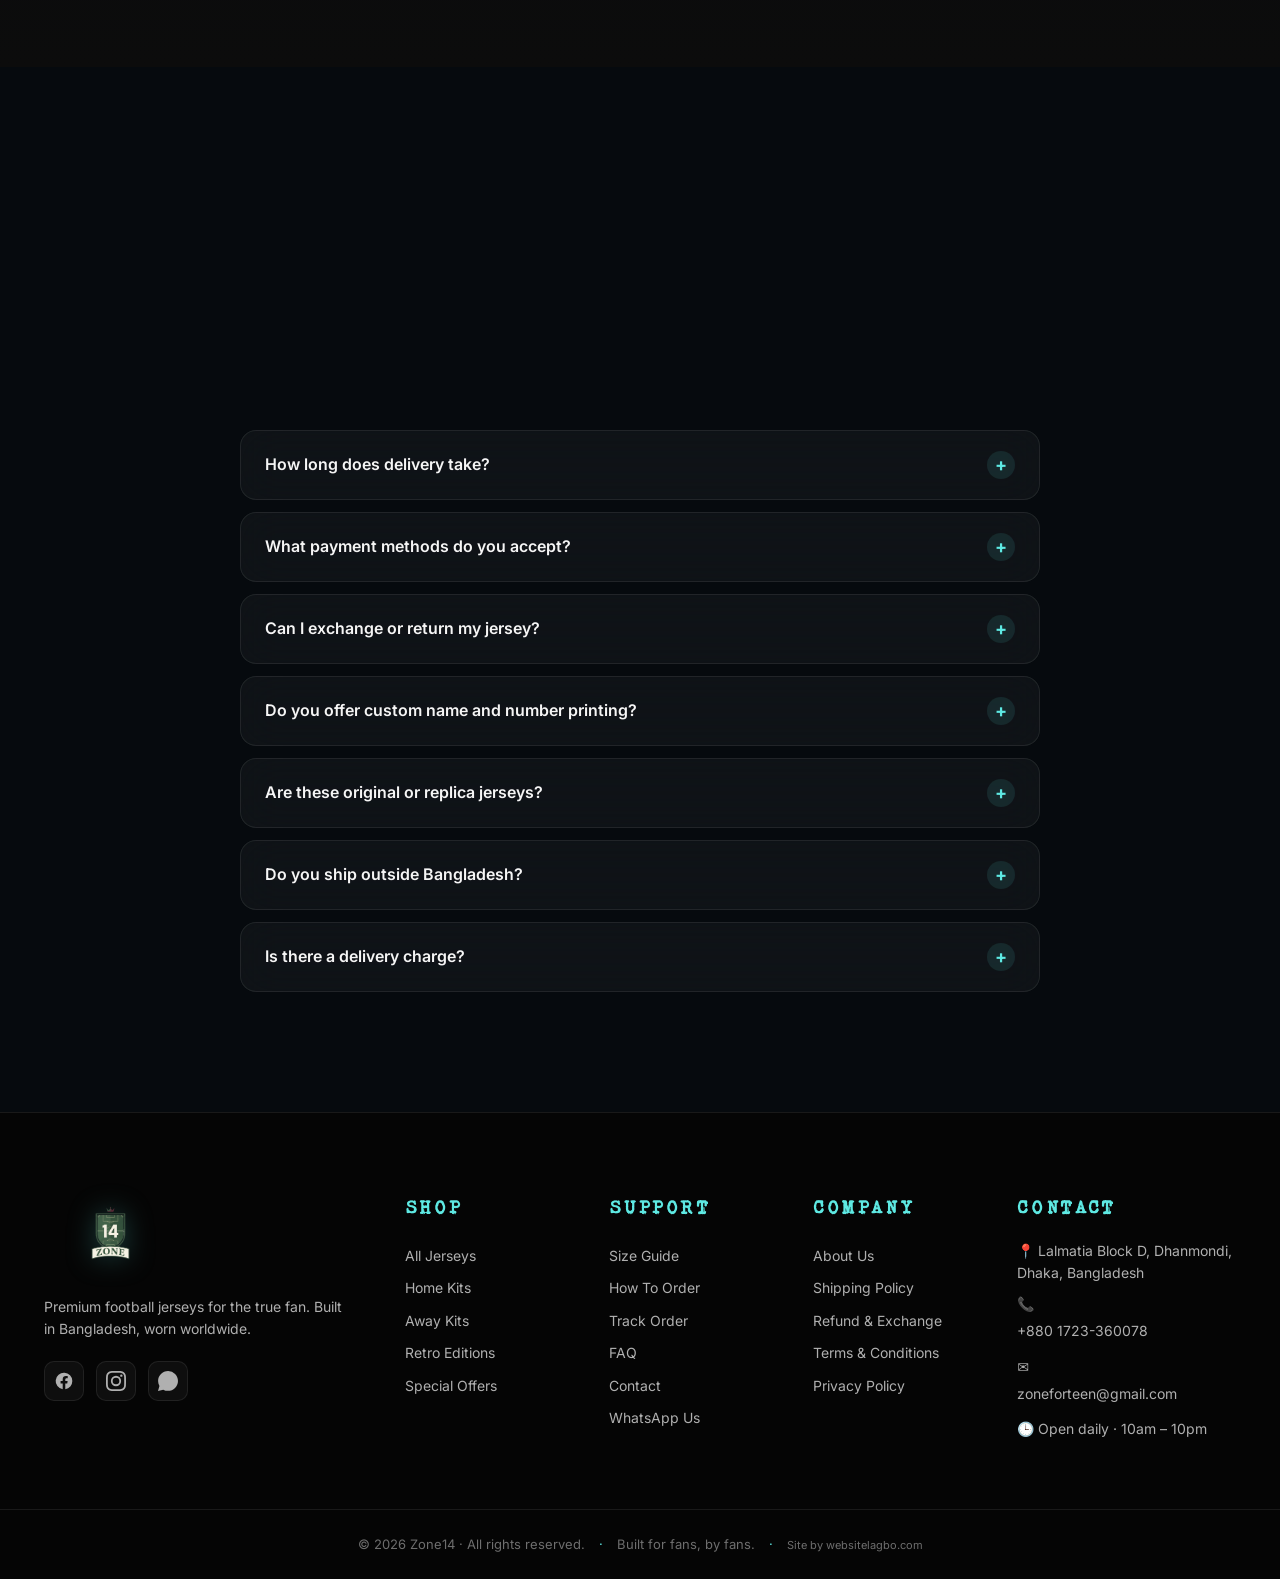
==== commit 9af7e8f9: "feat(home): mobile-safe reveal for the cinematic banner Give the 2nd-section banner a dim→sharp rise" ====
--- a/index.html
+++ b/index.html
@@ -260,7 +260,7 @@
   </section>
 
   <!-- ============ STAR-PLAYERS CINEMATIC BANNER ============ -->
-  <section class="hero-banner" aria-label="The world's biggest stars wear Zone14">
+  <section class="hero-banner mobile-reveal" aria-label="The world's biggest stars wear Zone14">
     <div class="hero-banner-art">
       <img src="logo/hero.jpg" alt="World Cup star players in Zone14 kits" loading="lazy" />
     </div>
--- a/styles.css
+++ b/styles.css
@@ -299,6 +299,20 @@
    normally so native touch momentum stays buttery and nothing overlays/glitches. */
 @media (max-width: 699px) {
   .hero { position: relative; z-index: auto; }
+
+  /* Mobile-safe reveal — fires once via IntersectionObserver (no per-frame
+     scroll coupling), so it can't glitch during touch flings. Echoes the
+     desktop cross-fade: starts dim + slightly risen, settles to fully clear. */
+  .mobile-reveal {
+    opacity: 0.1;
+    transform: translateY(28px) scale(1.02);
+    transition: opacity 1s var(--ease-out), transform 1s var(--ease-out);
+    will-change: opacity, transform;
+  }
+  .mobile-reveal.in-view {
+    opacity: 1;
+    transform: none;
+  }
 }
 
 /* Very short laptops (≈768px tall and under): squeeze further still. */
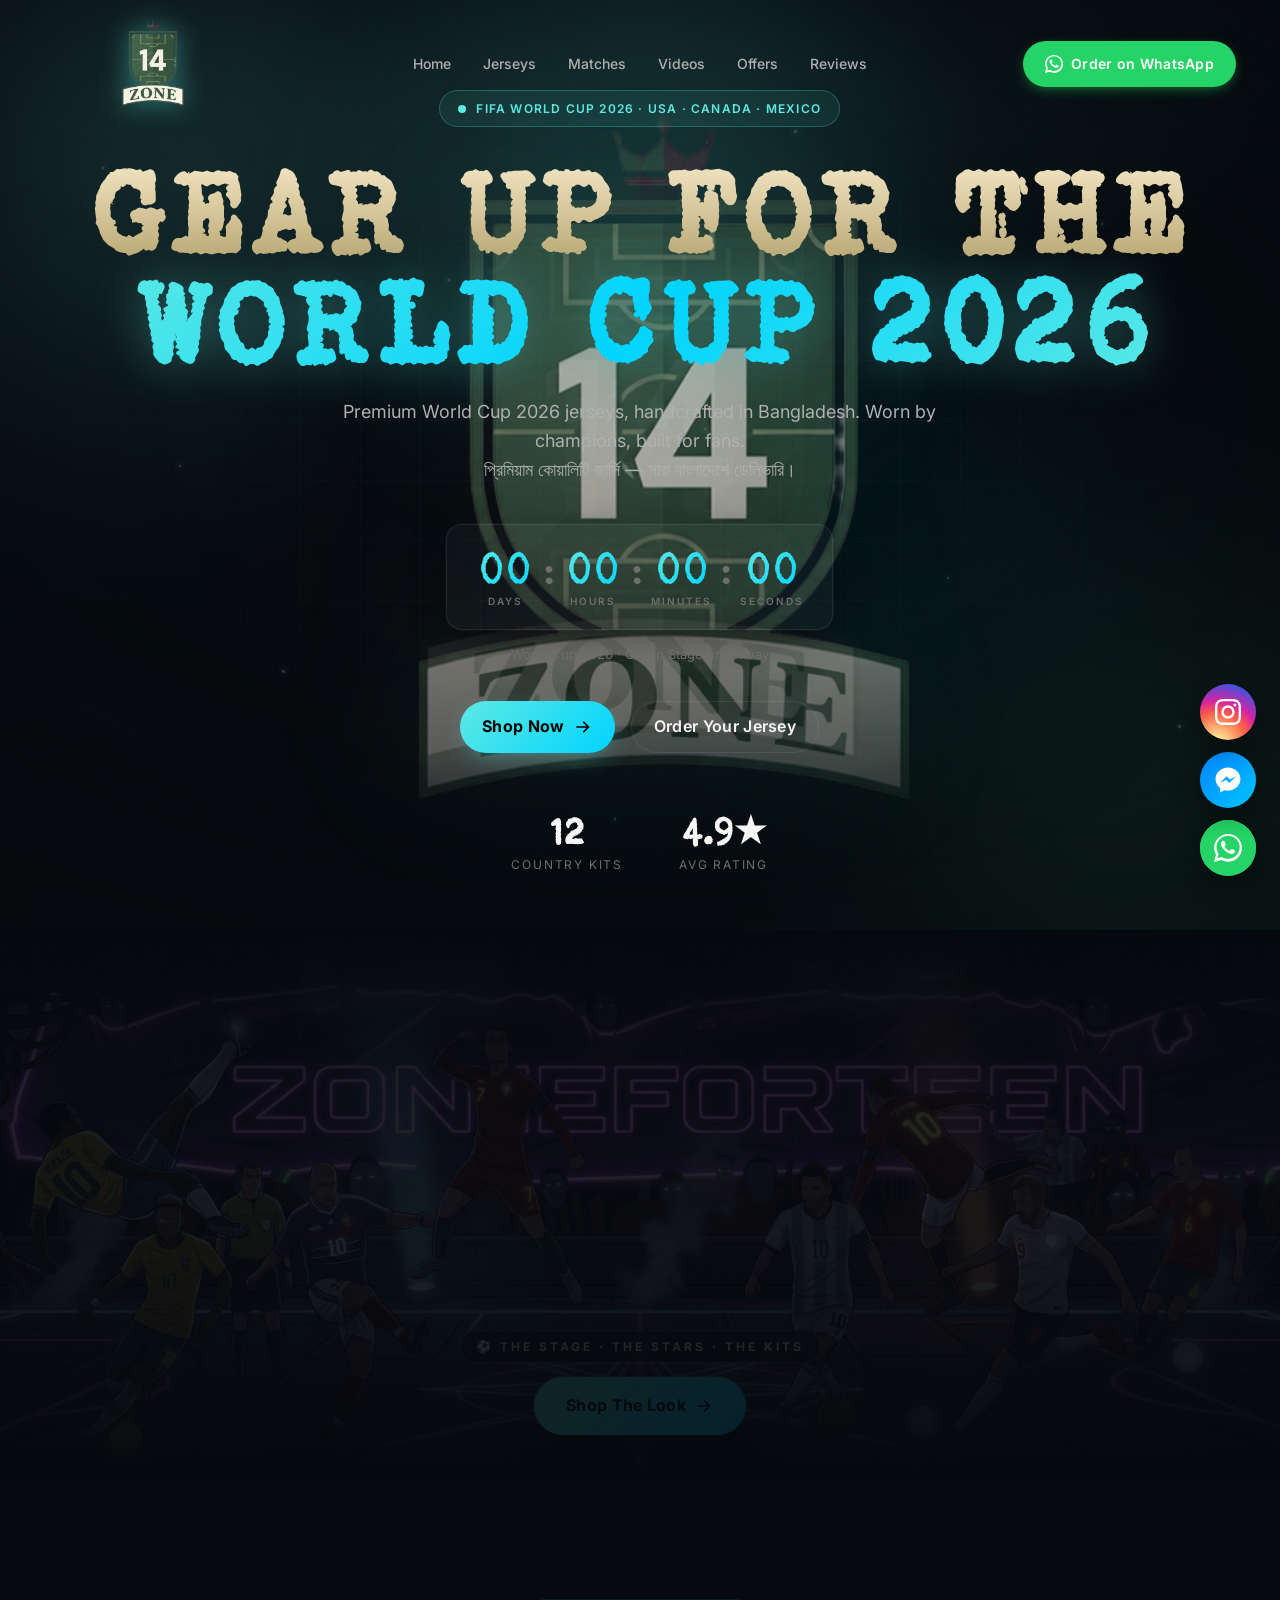
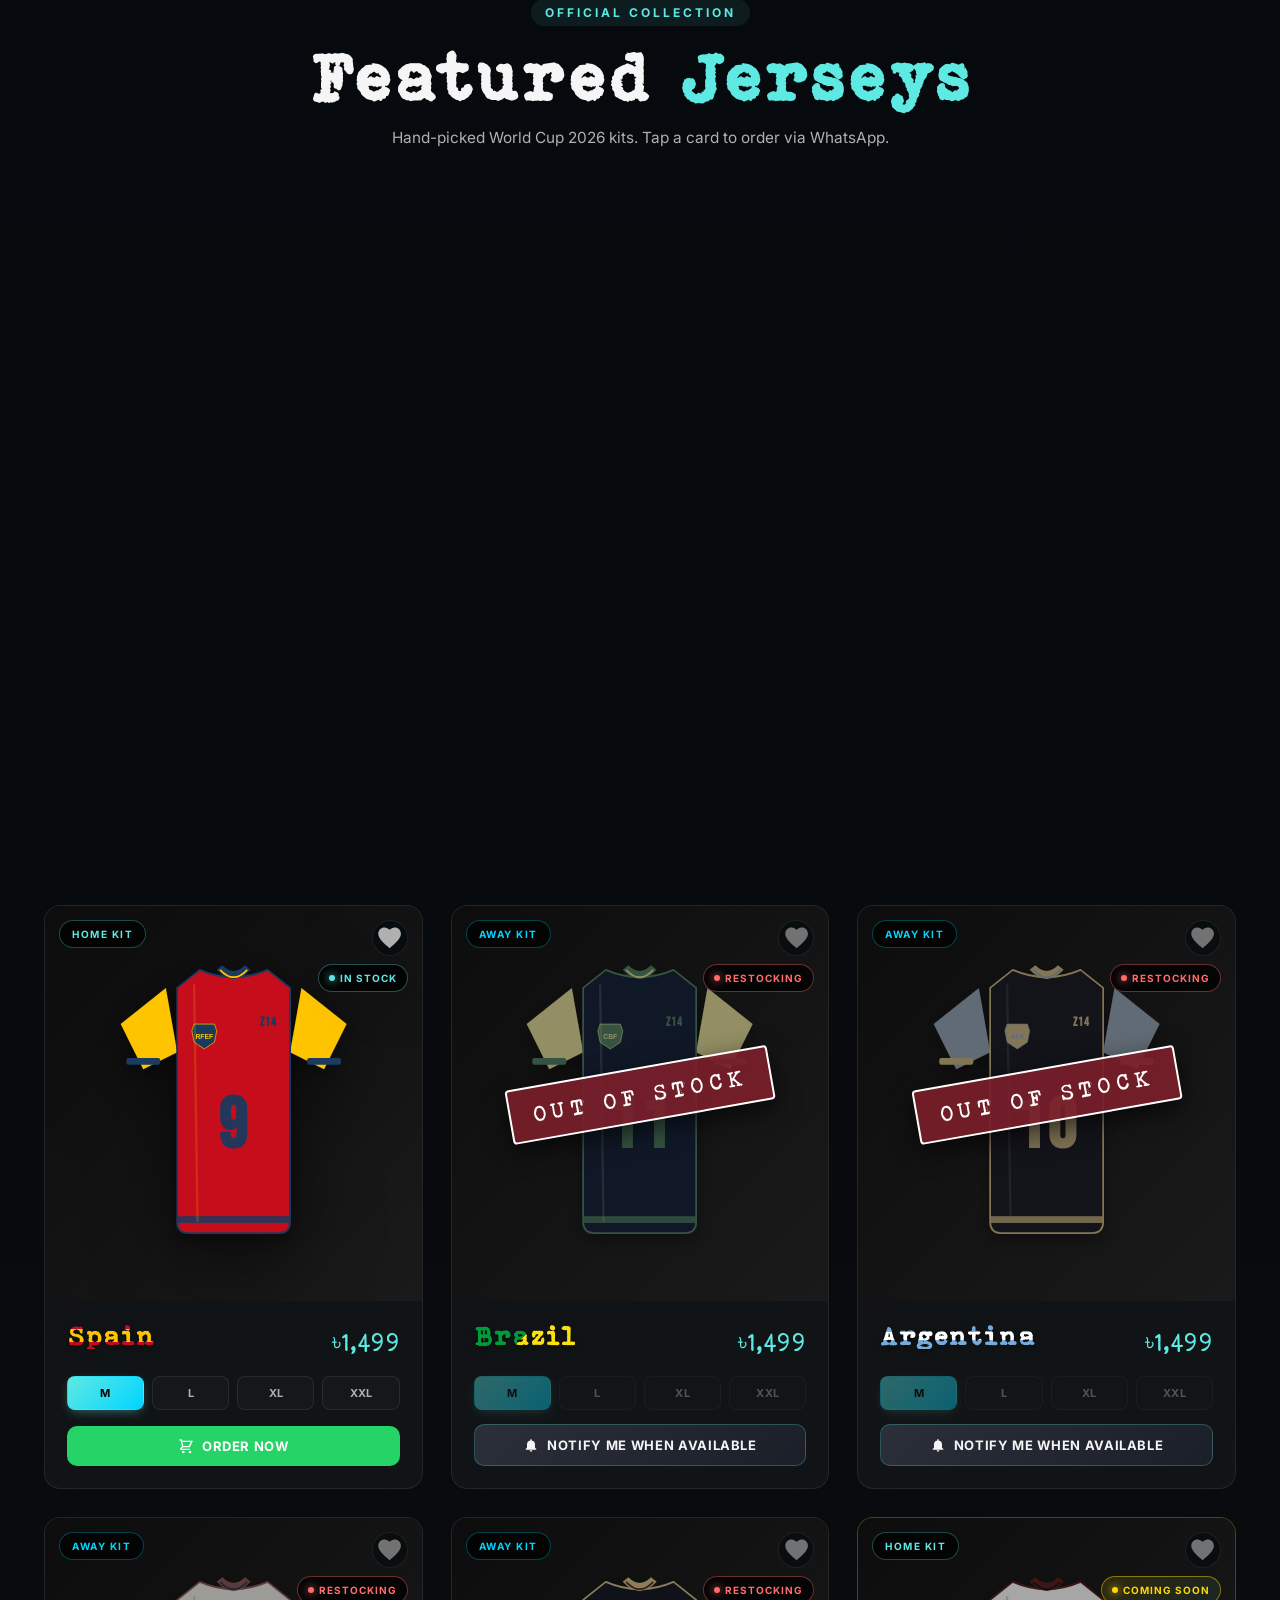
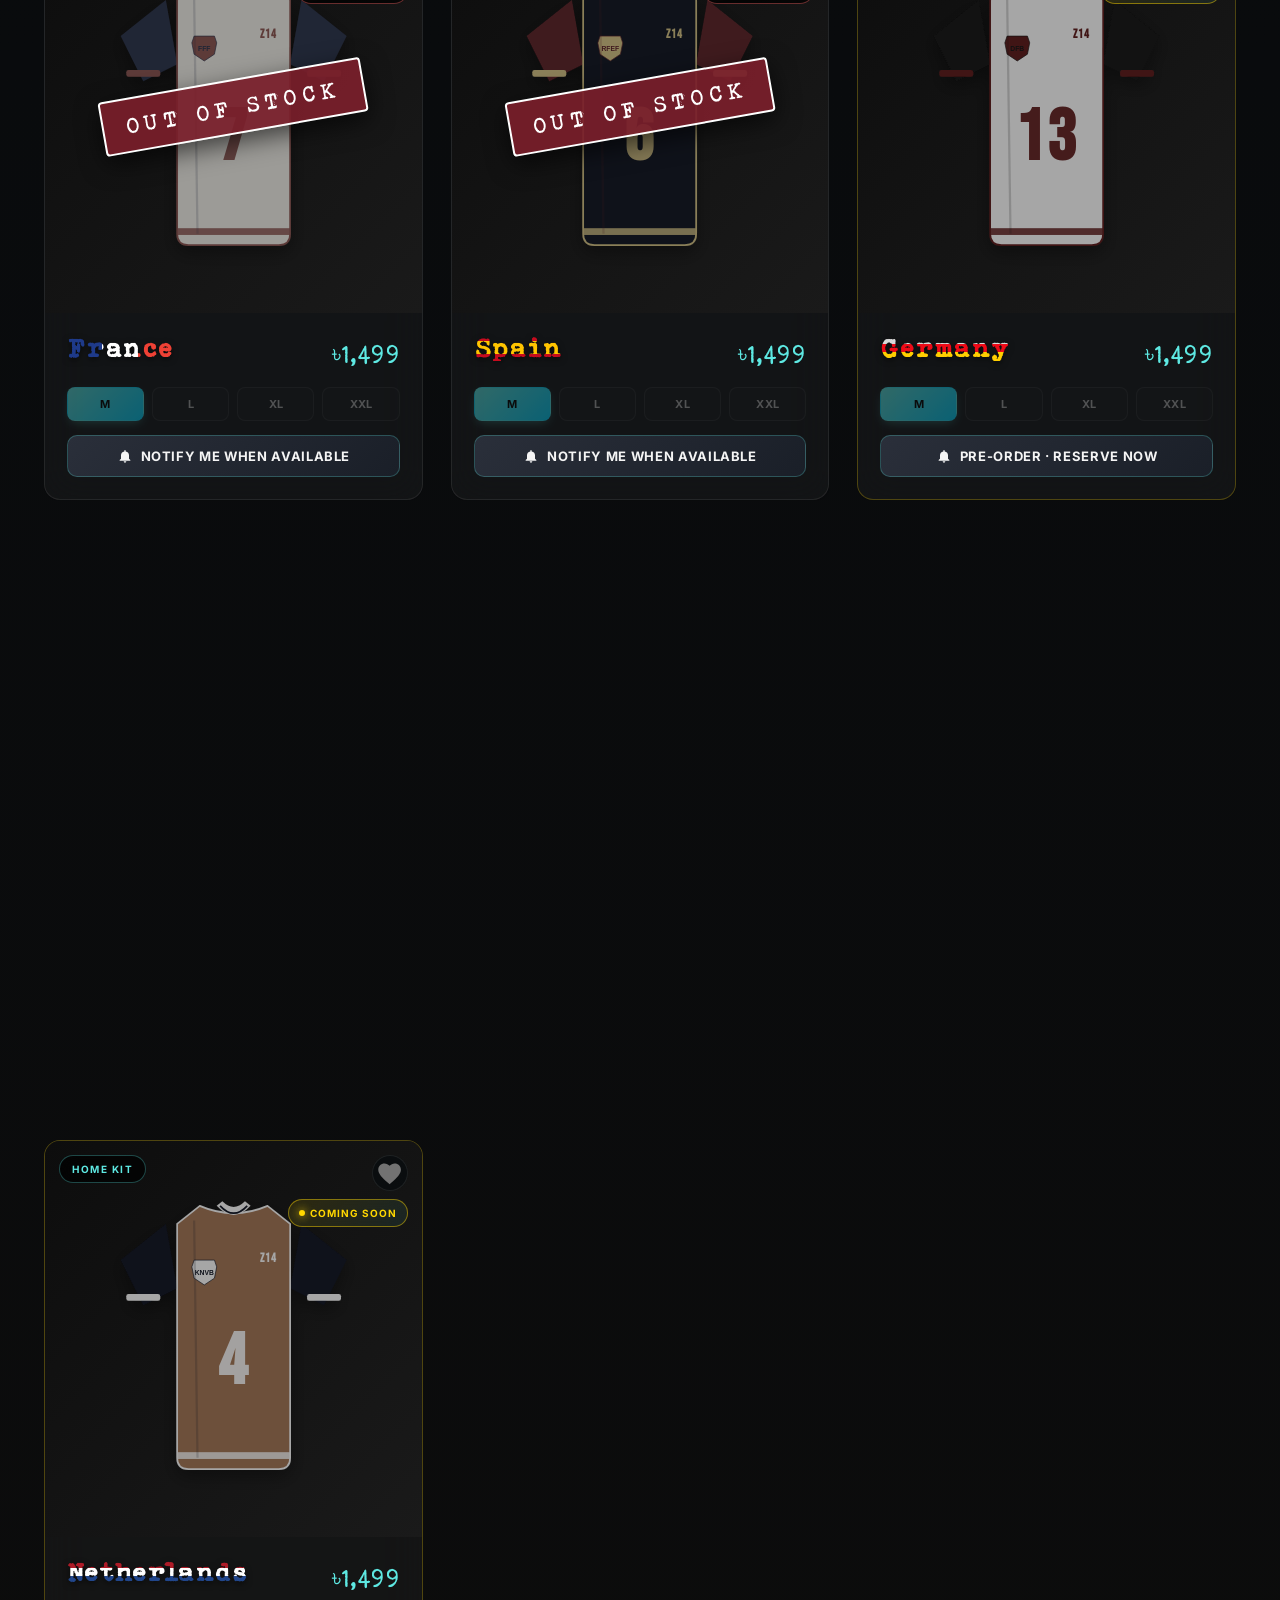
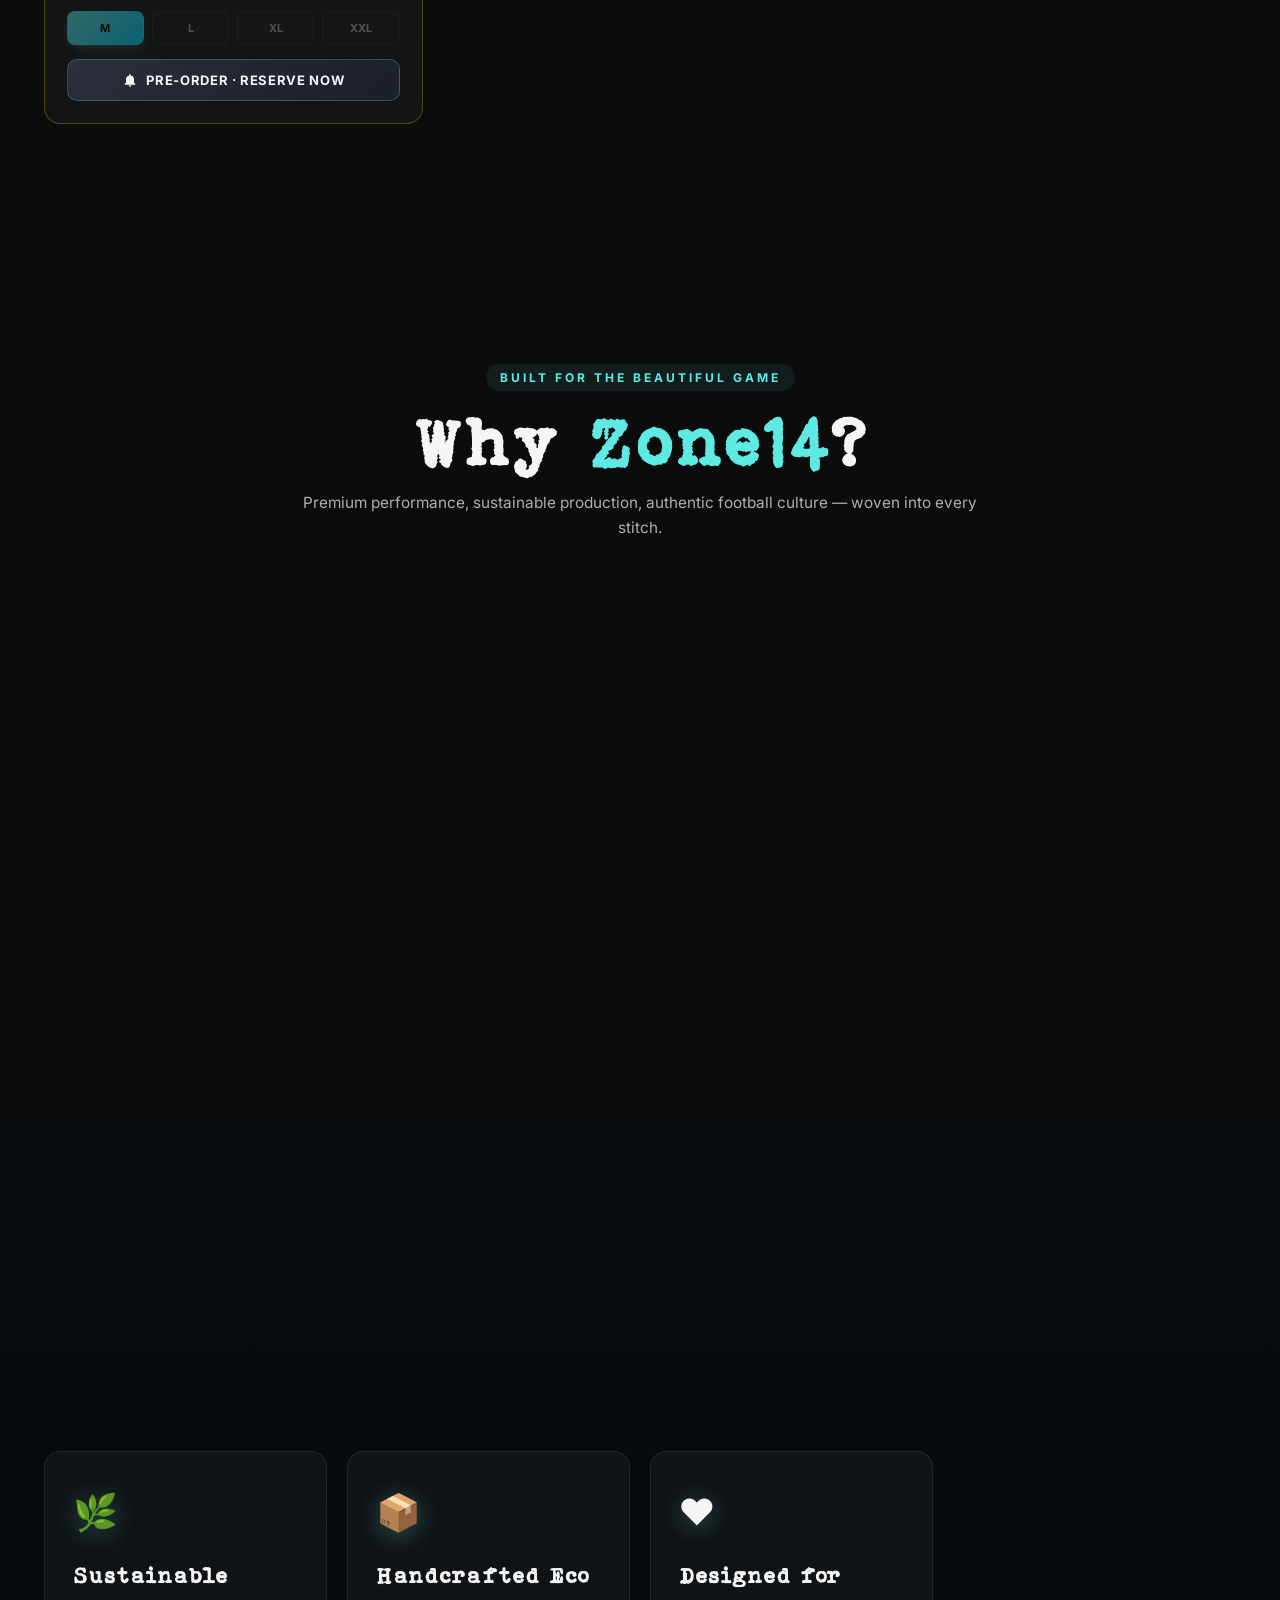
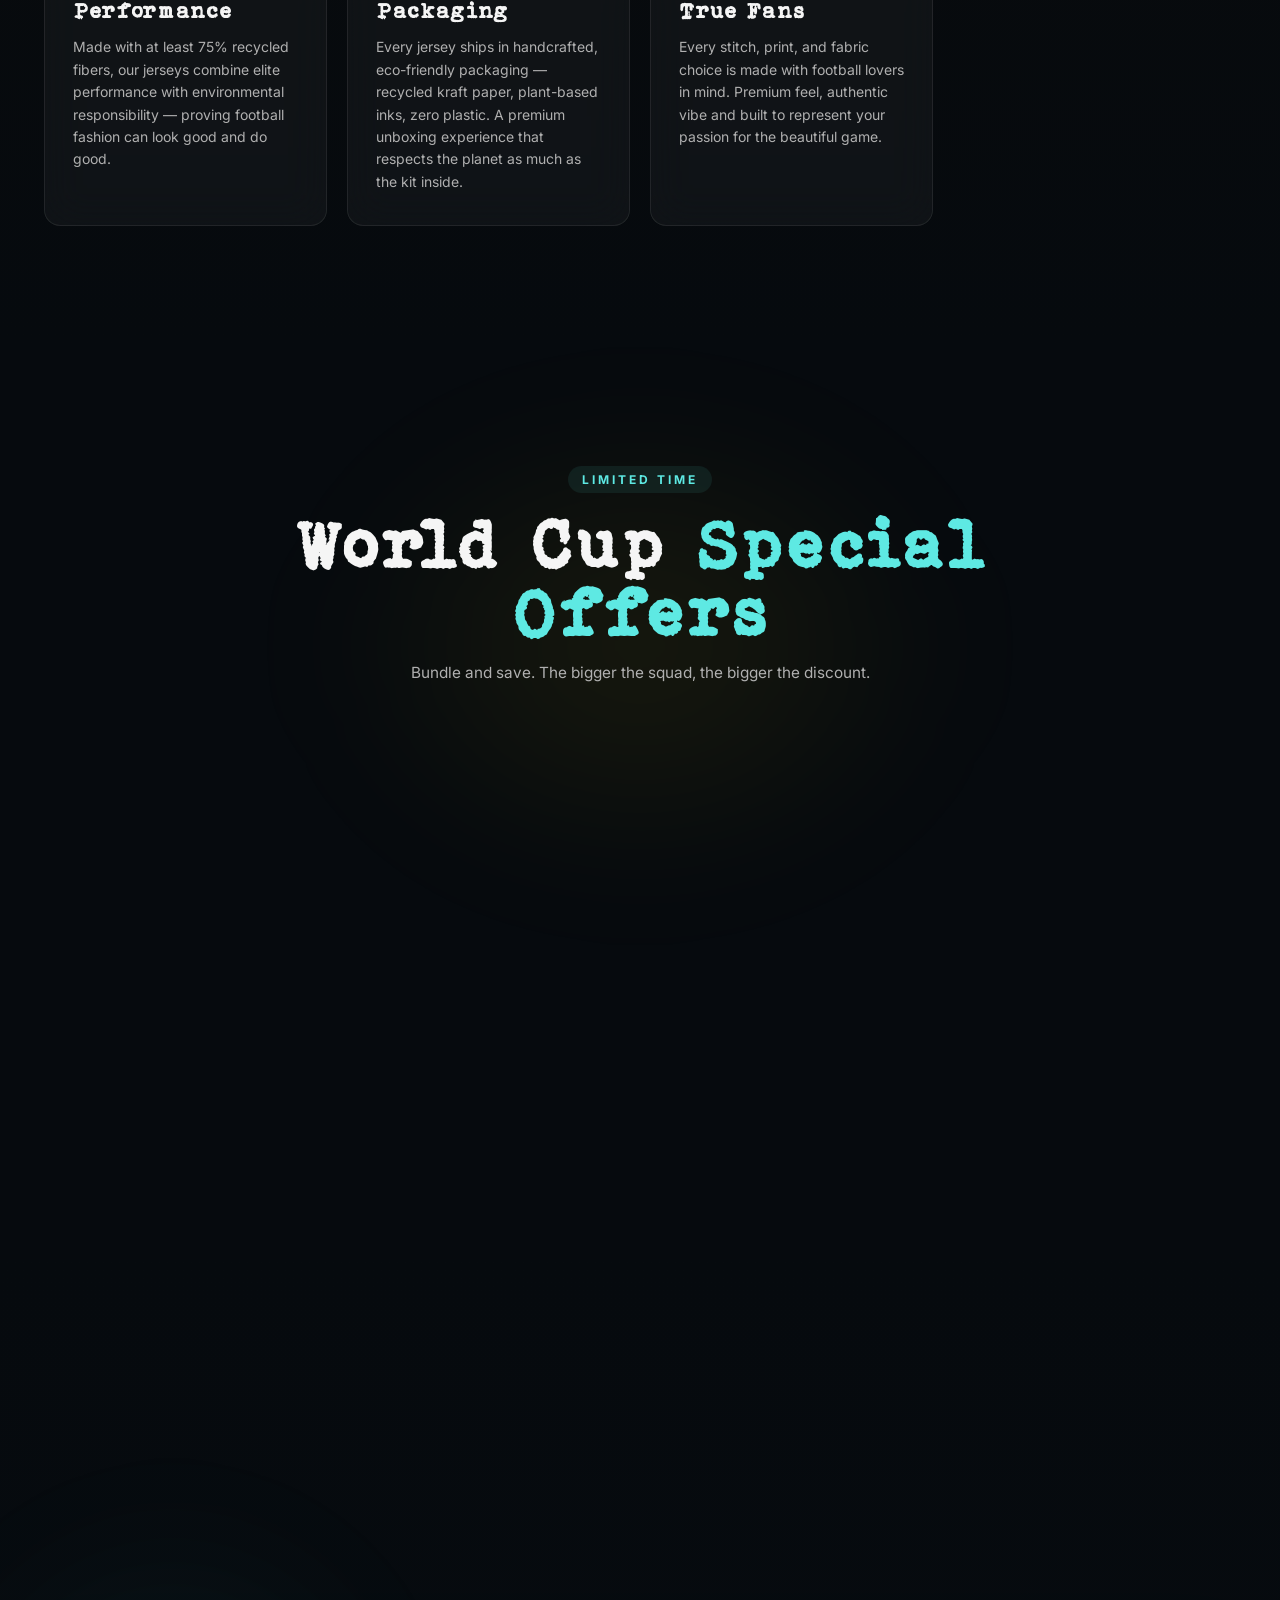
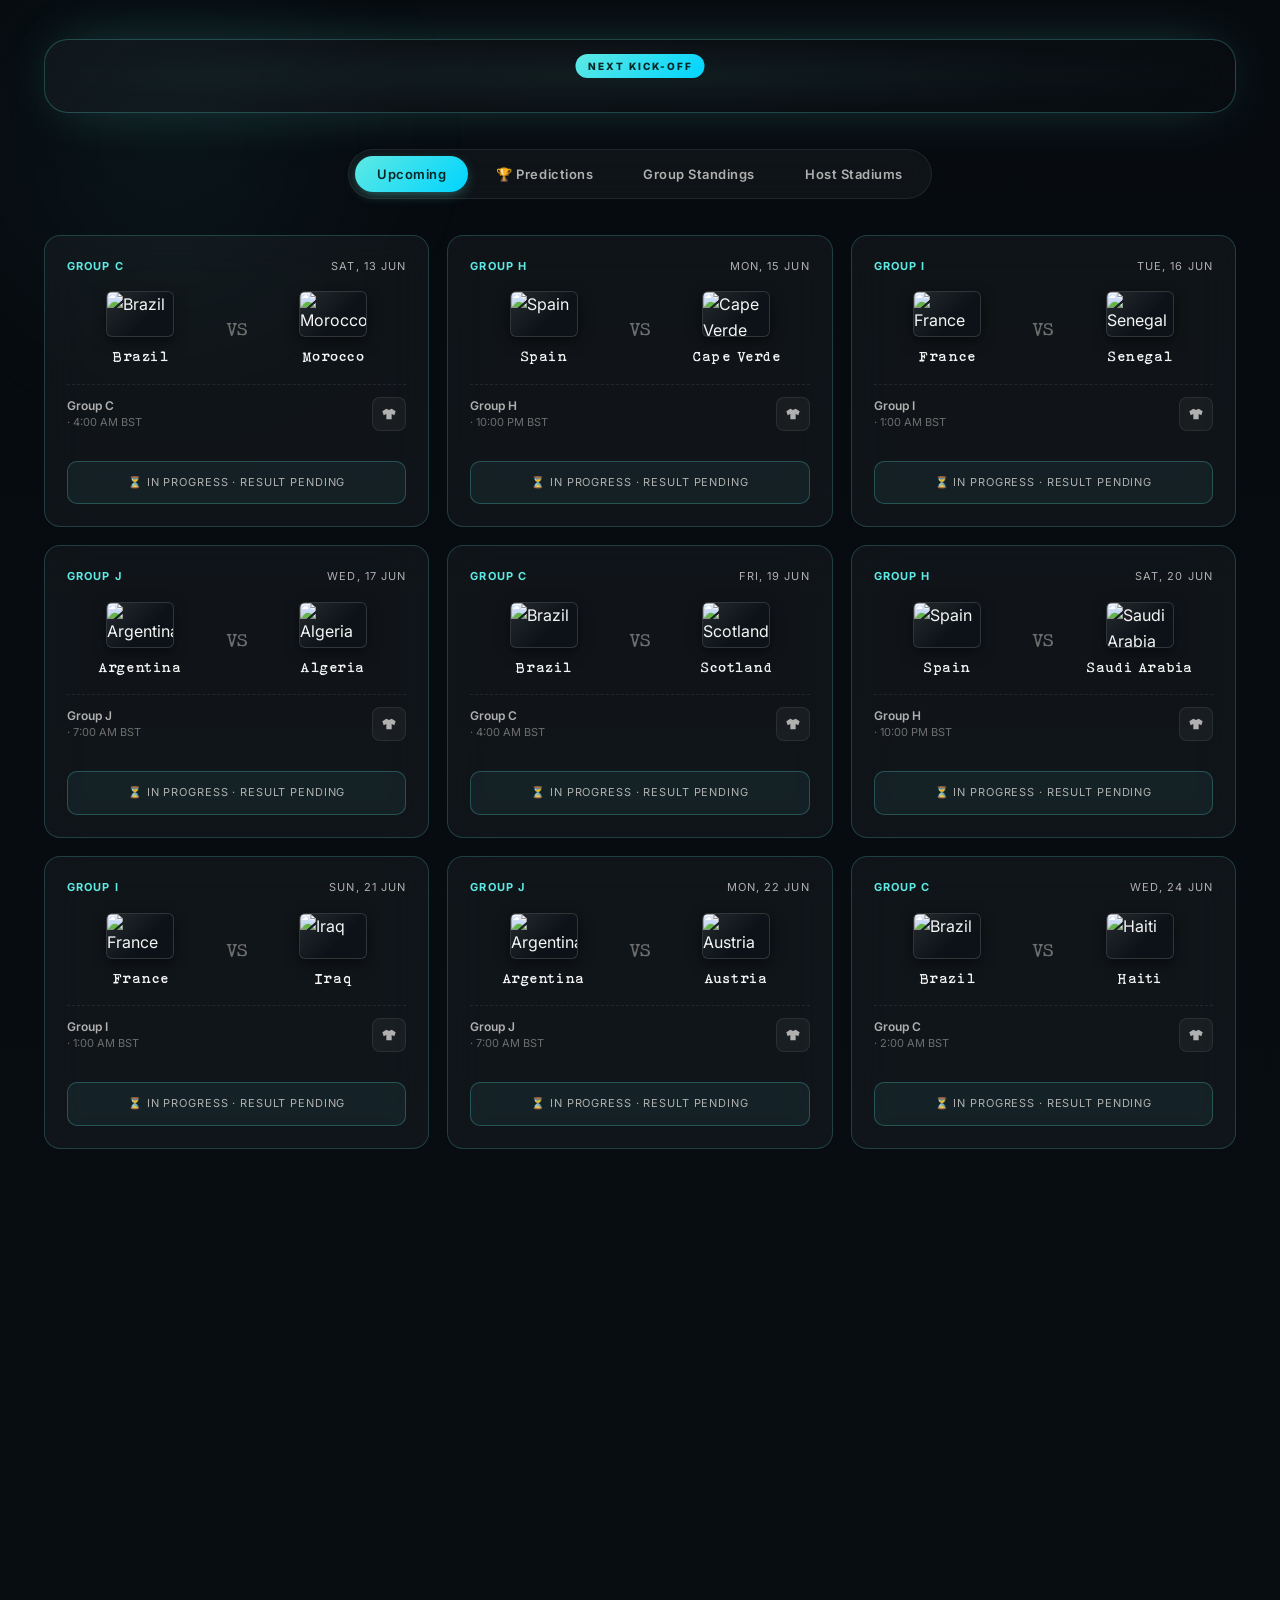
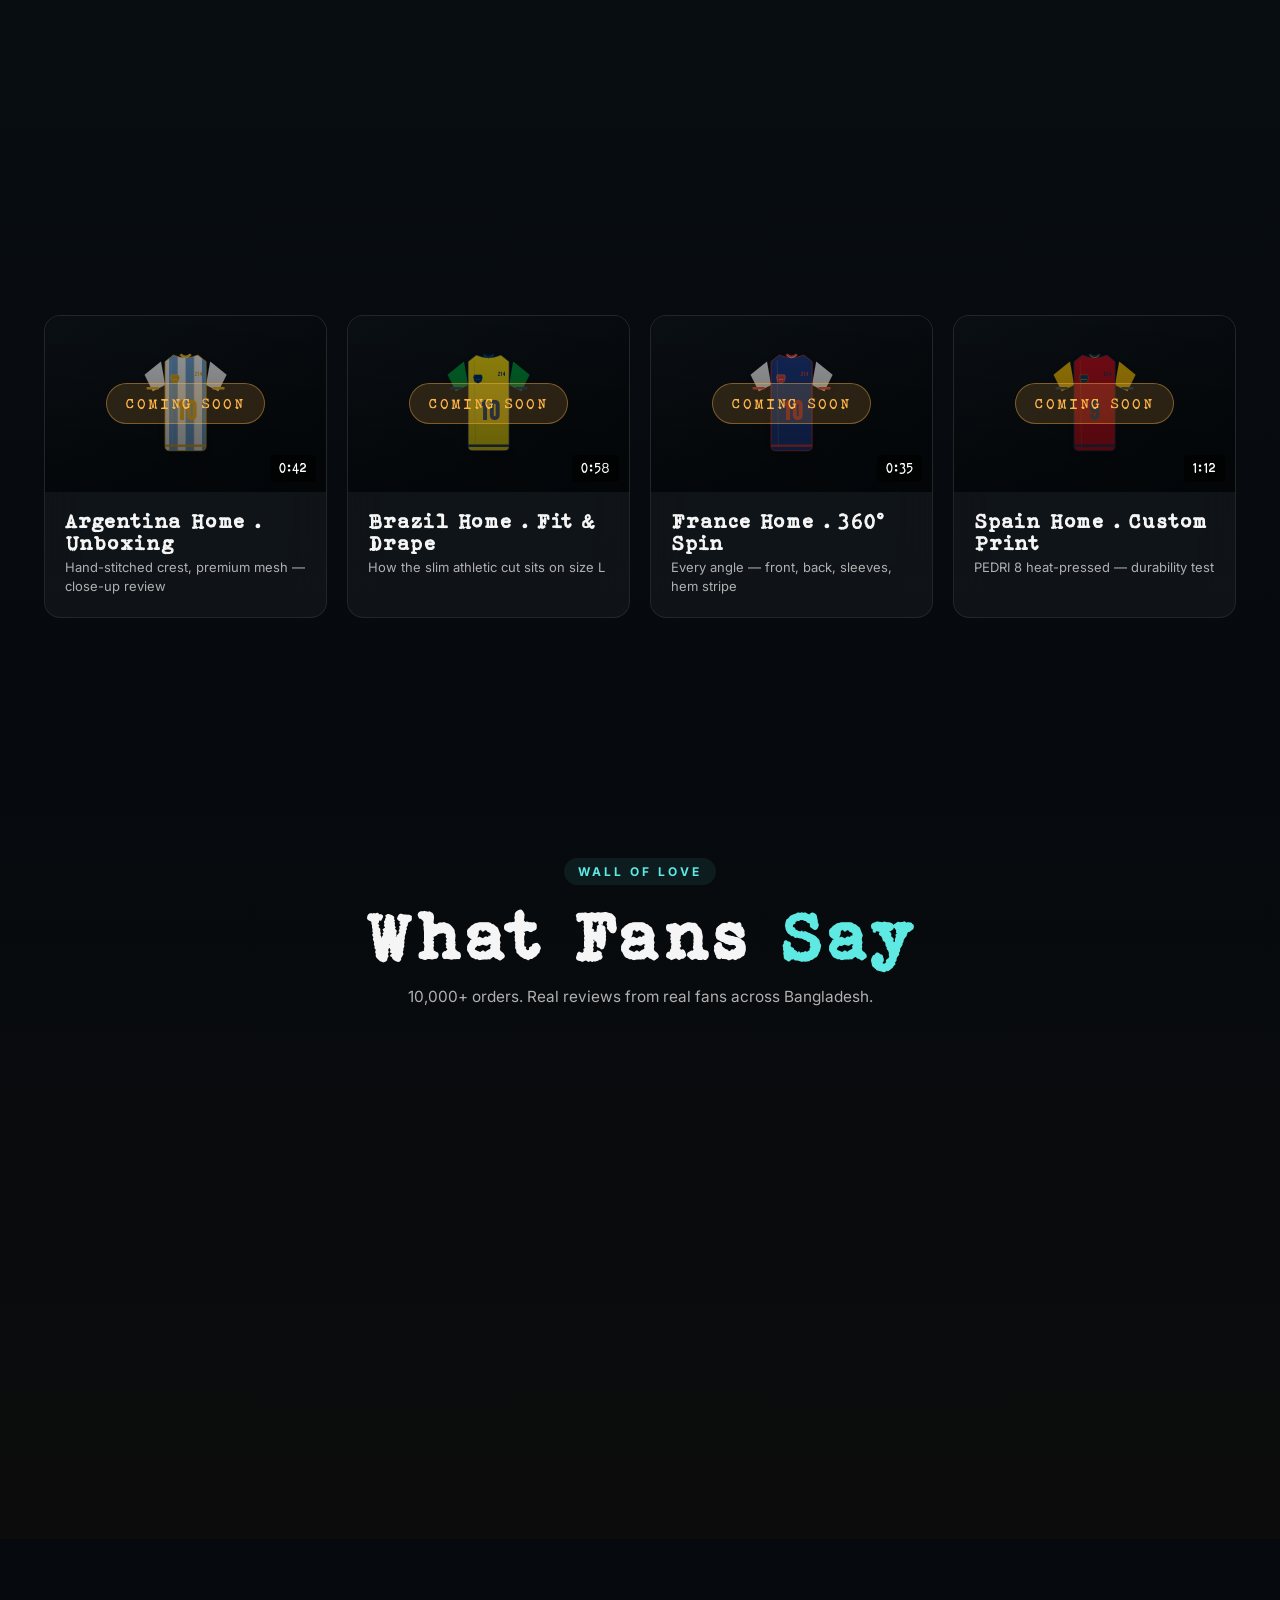
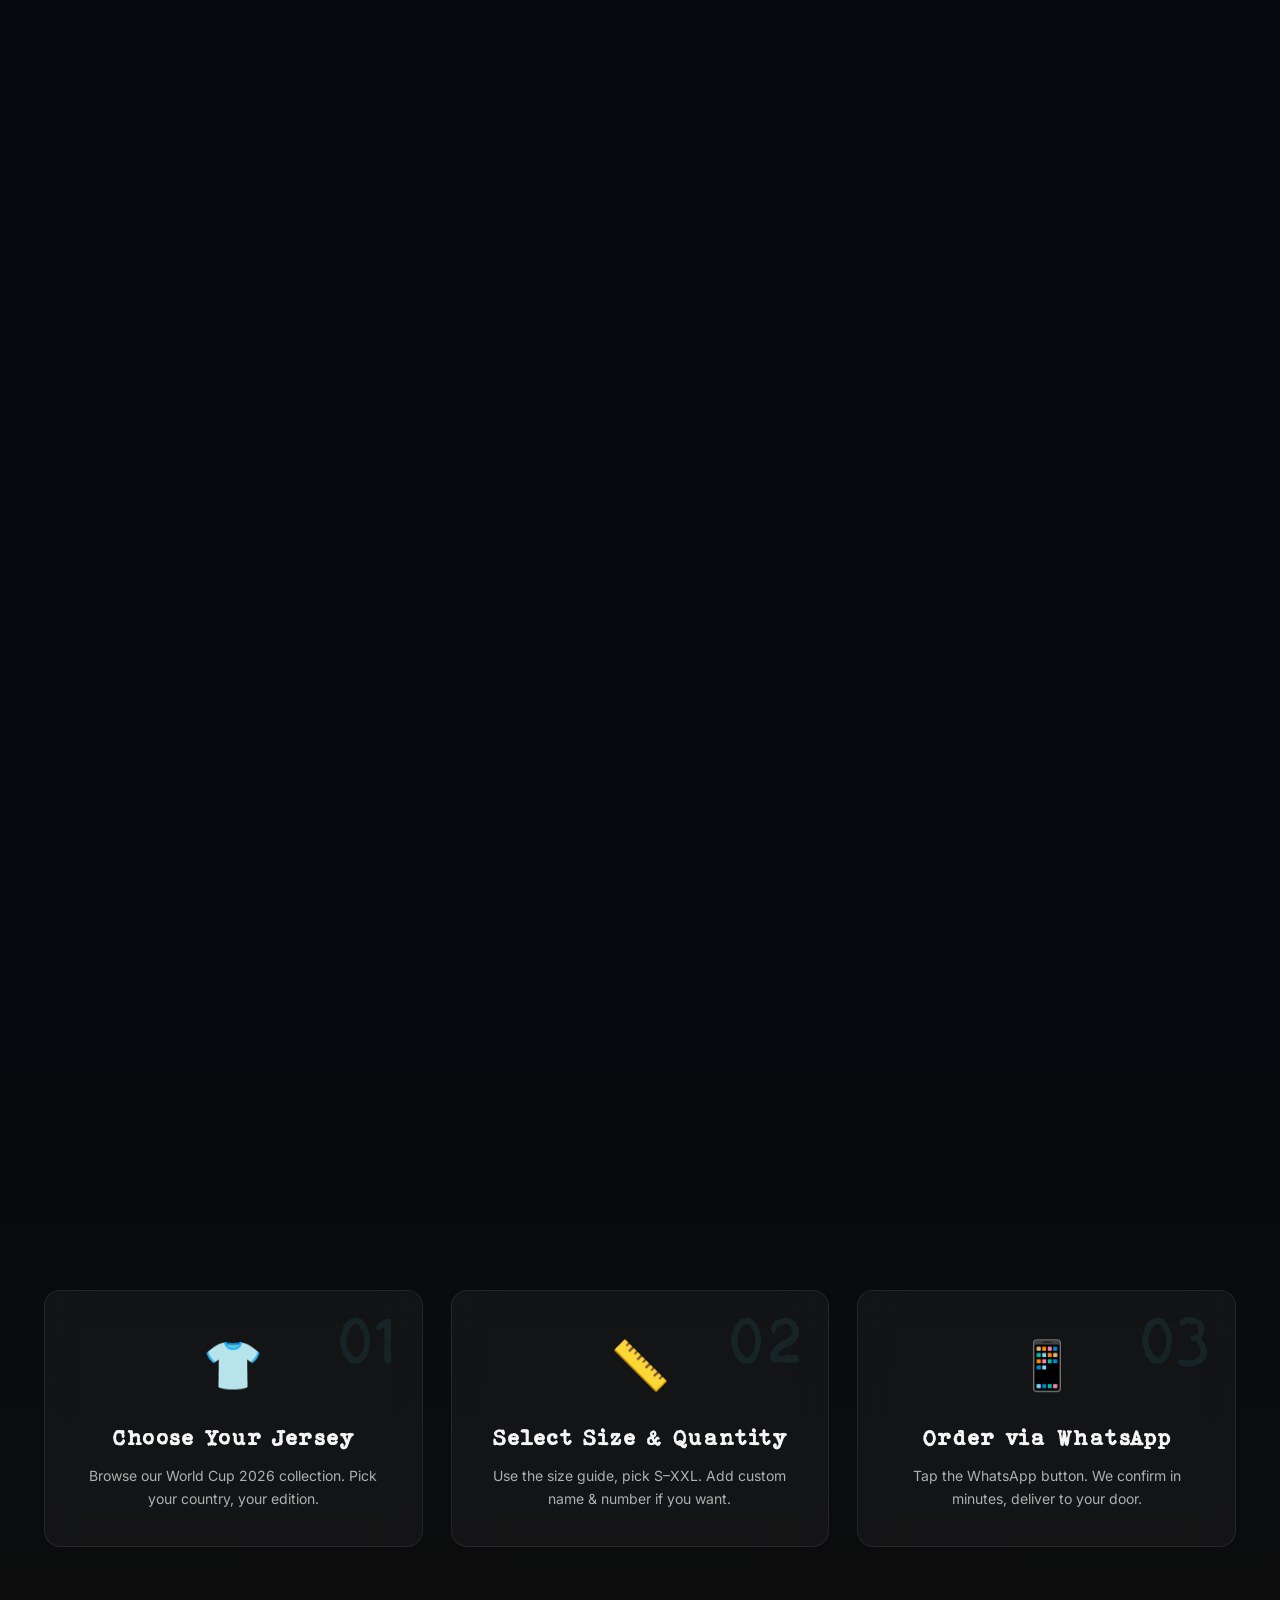
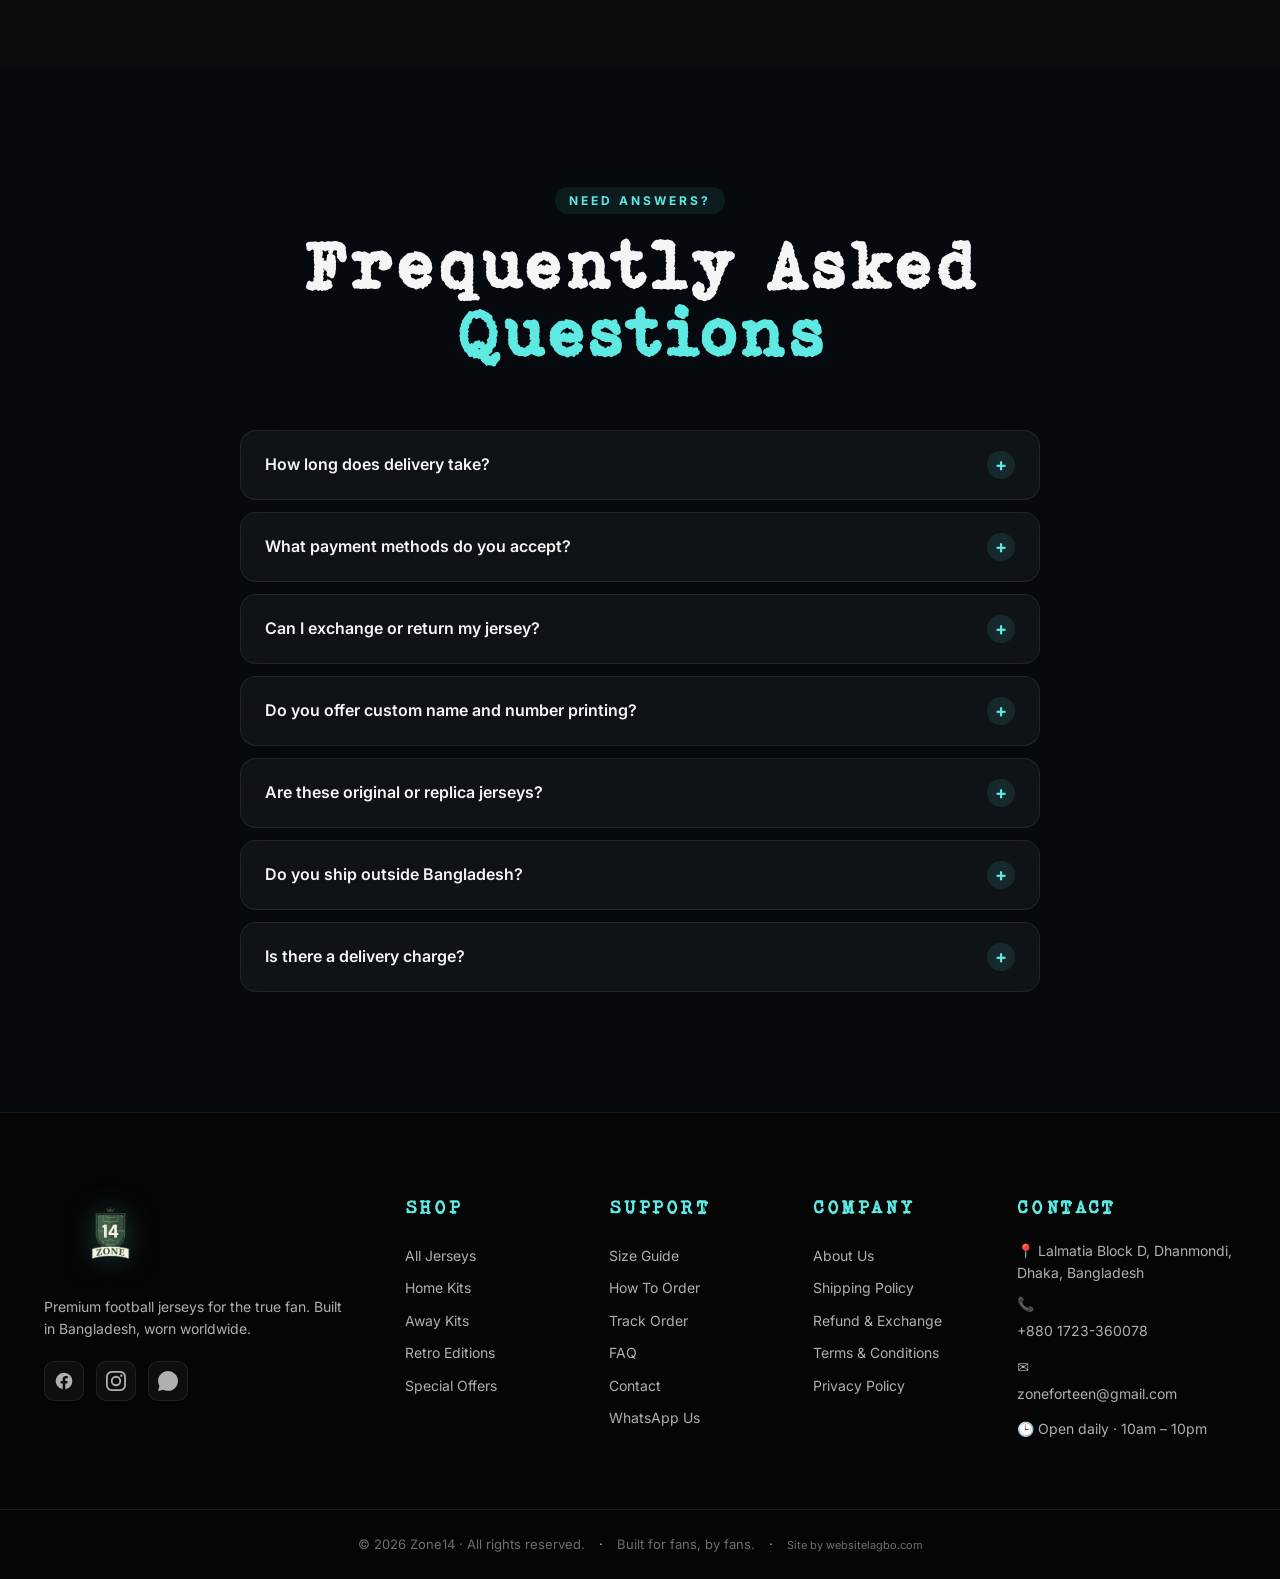
==== commit 80fdb5b6: "perf(home): skip 1.6MB hero video on mobile + non-blocking fonts - video: don't load/autoplay the he" ====
--- a/index.html
+++ b/index.html
@@ -114,8 +114,10 @@
        load time by 5-10× and is ready by first paint. -->
   <link rel="preload" as="font" type="font/woff" href="fonts/BohemianTypewriter.woff" crossorigin fetchpriority="high" />
 
-  <!-- Fonts -->
-  <link href="https://fonts.googleapis.com/css2?family=Bebas+Neue&family=Courier+Prime:wght@400;700&family=Inter:wght@300;400;500;600;700;800&family=Oswald:wght@500;700&display=swap" rel="stylesheet" />
+  <!-- Fonts — loaded non-render-blocking (media=print → all onload) so first
+       paint isn't gated on Google Fonts. display=swap keeps text visible. -->
+  <link rel="stylesheet" href="https://fonts.googleapis.com/css2?family=Bebas+Neue&family=Courier+Prime:wght@400;700&family=Inter:wght@300;400;500;600;700;800&family=Oswald:wght@500;700&display=swap" media="print" onload="this.media='all'" />
+  <noscript><link rel="stylesheet" href="https://fonts.googleapis.com/css2?family=Bebas+Neue&family=Courier+Prime:wght@400;700&family=Inter:wght@300;400;500;600;700;800&family=Oswald:wght@500;700&display=swap" /></noscript>
   <!-- Preconnect to the cdnfonts CDN since our @font-face rule fetches Bohemian Typewriter from there -->
   <link rel="preconnect" href="https://fonts.cdnfonts.com" crossorigin />
 
@@ -184,7 +186,7 @@
     <!-- Cinematic background video (~1.5 MB, web-optimized). preload="metadata"
          keeps it off the critical path so first paint isn't blocked; JS plays it
          and fades it in on the 'playing' event for a seamless cross-fade. -->
-    <video class="hero-video" id="heroVideo" autoplay muted loop playsinline preload="metadata" poster="logo/main.png" aria-hidden="true">
+    <video class="hero-video" id="heroVideo" muted loop playsinline preload="none" poster="logo/main.png" aria-hidden="true">
       <source src="videos/hero.mp4" type="video/mp4" />
     </video>
     <div class="hero-vignette" aria-hidden="true"></div>
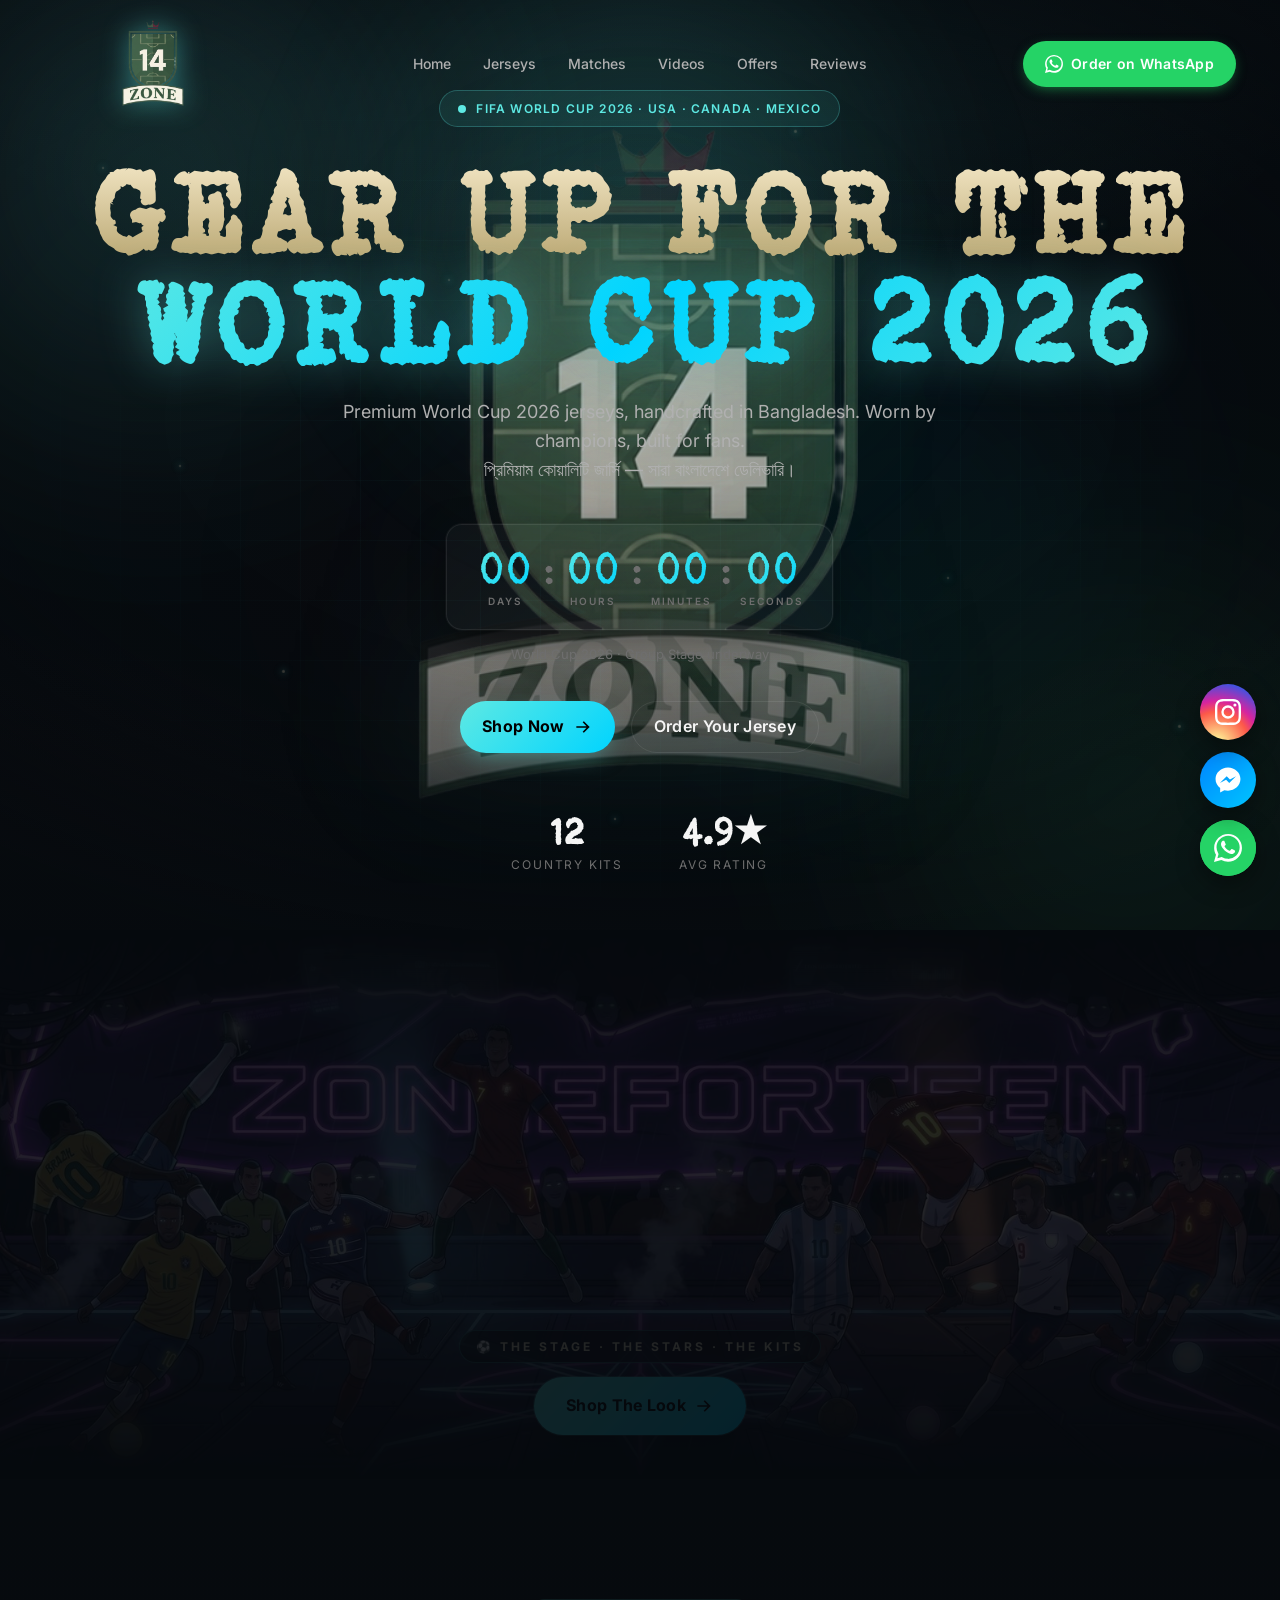
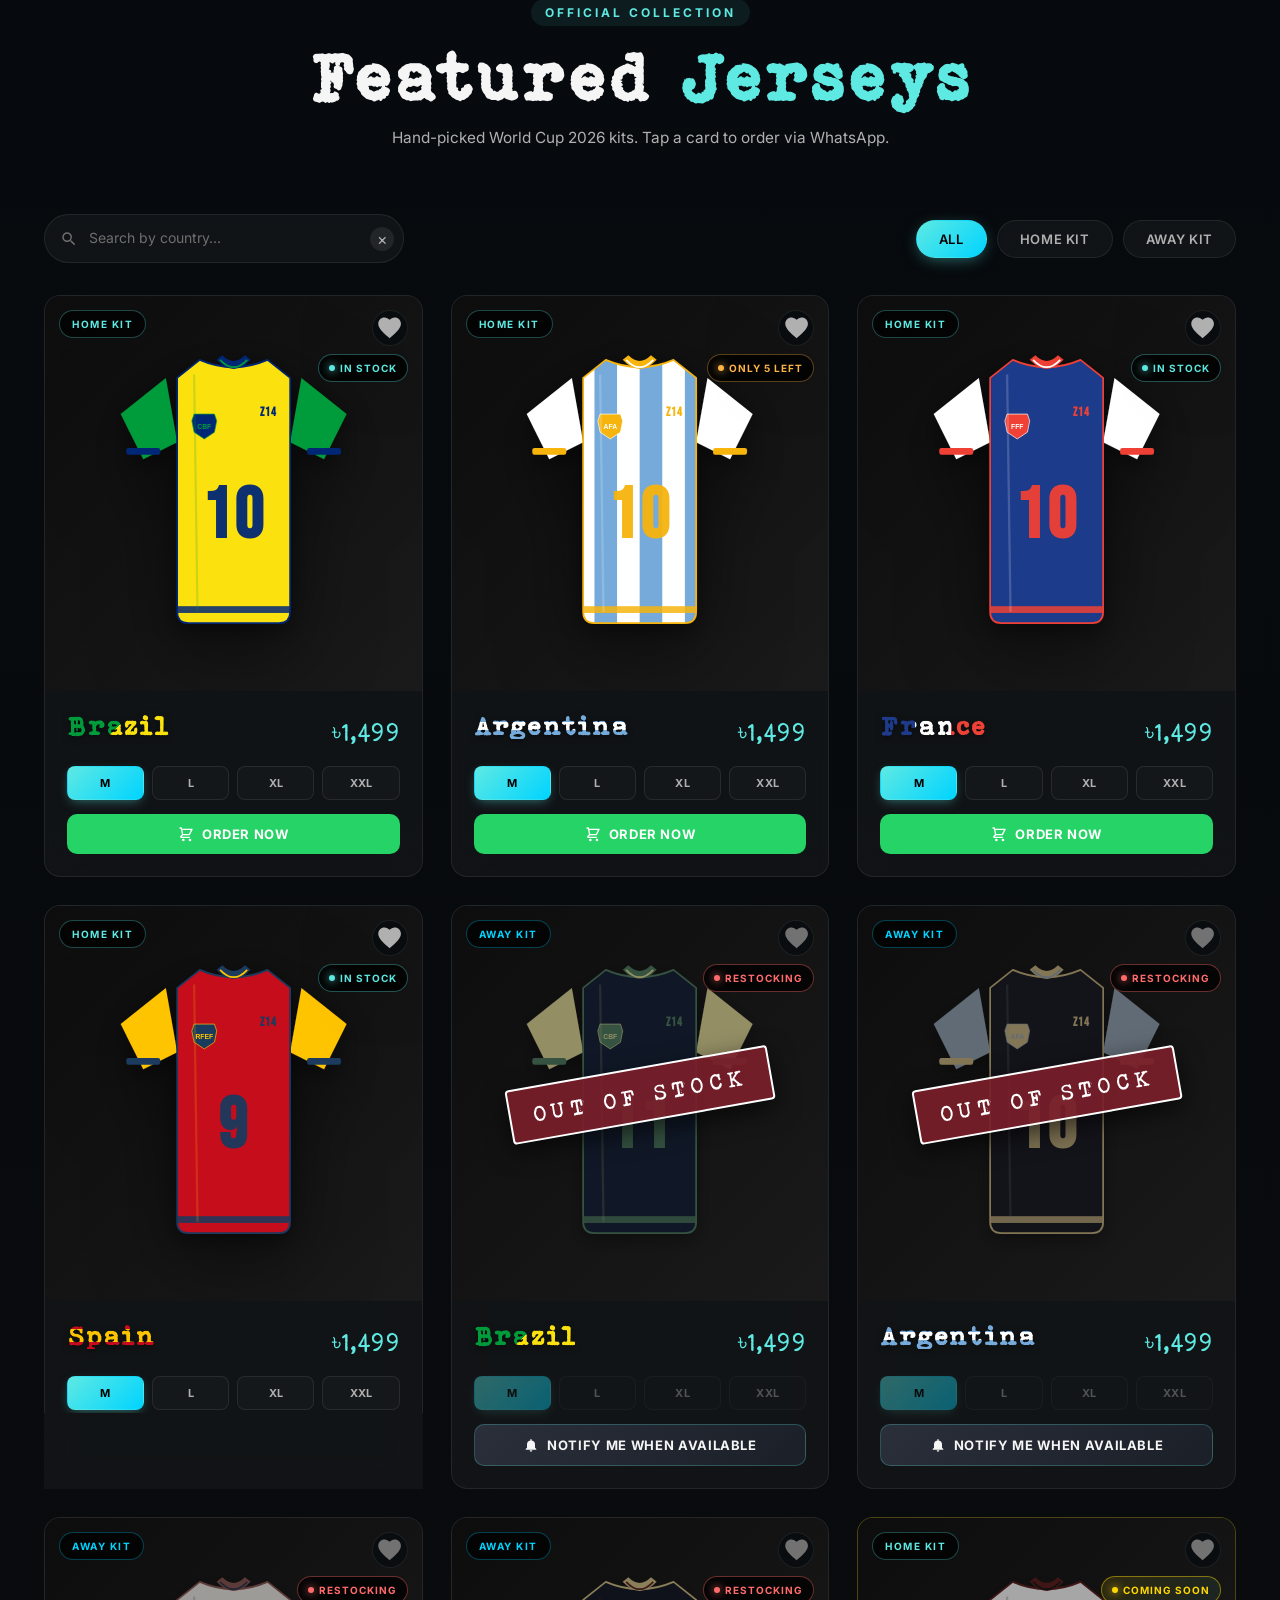
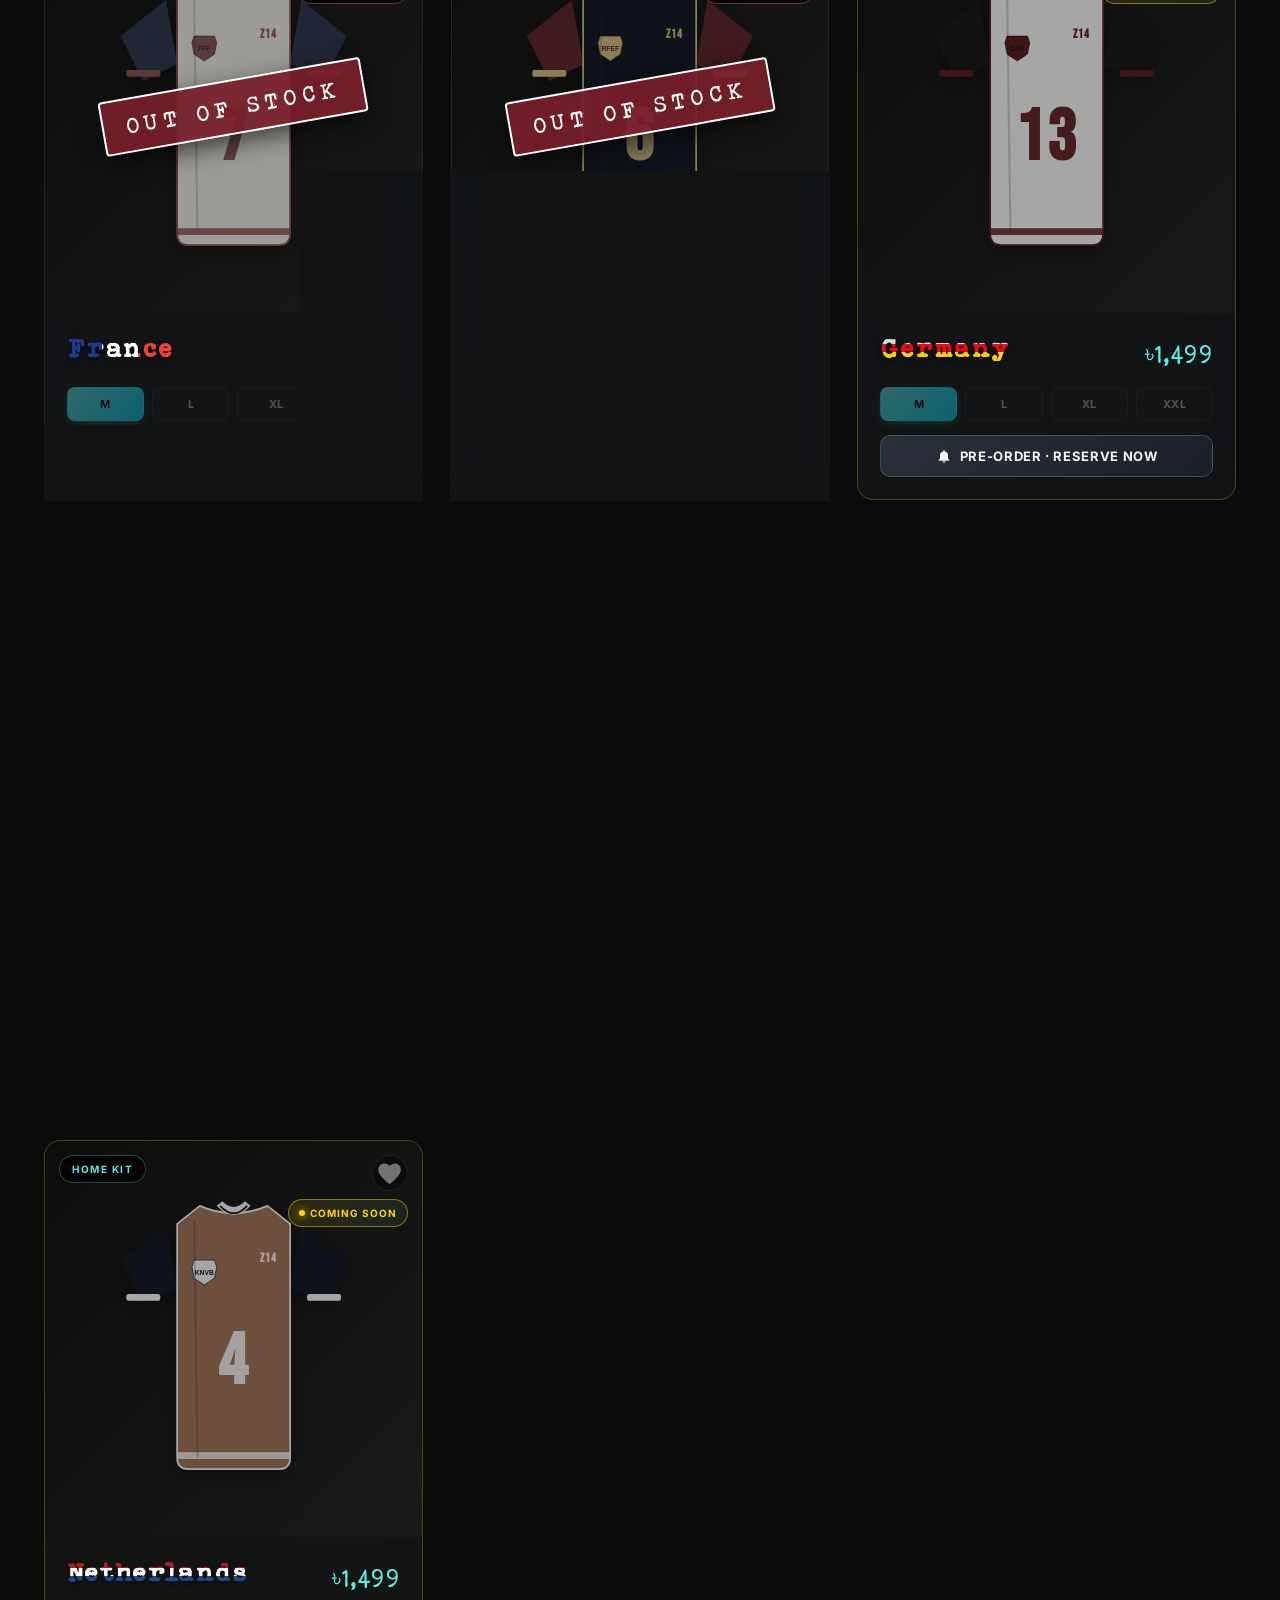
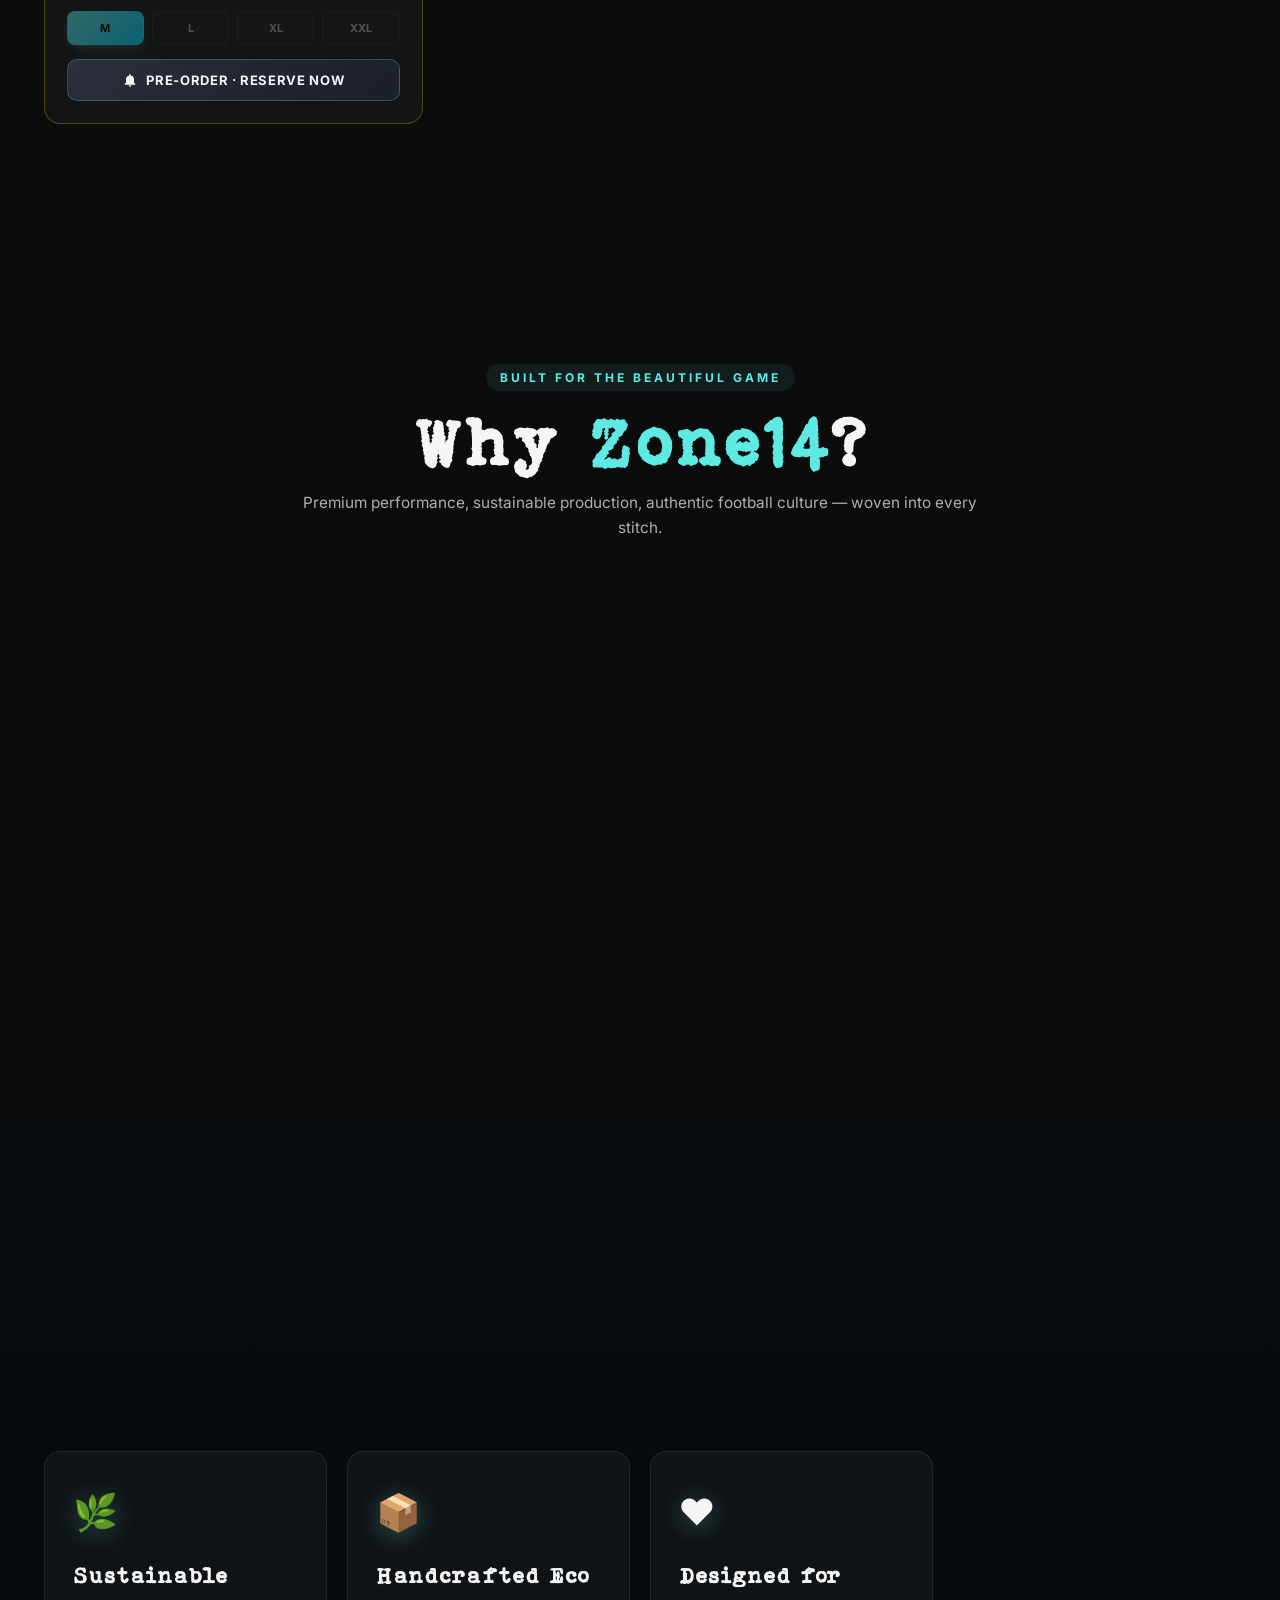
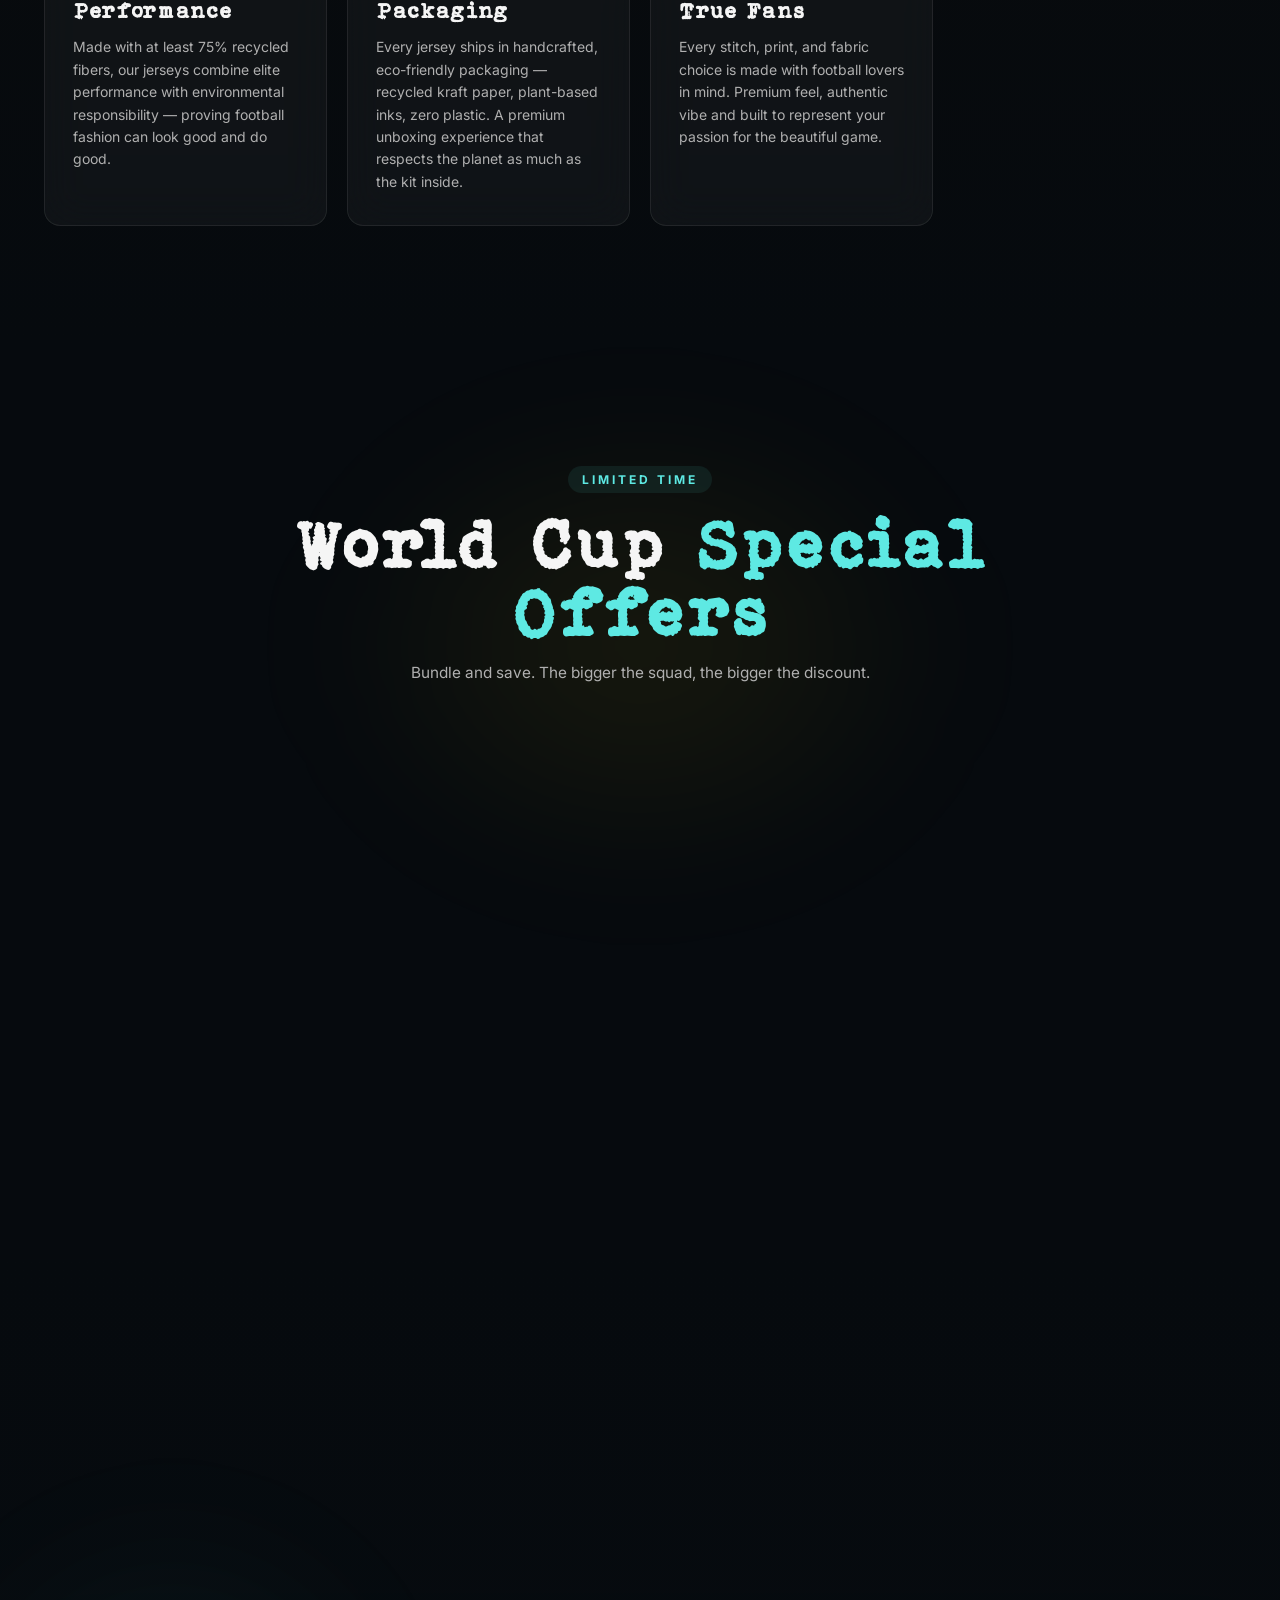
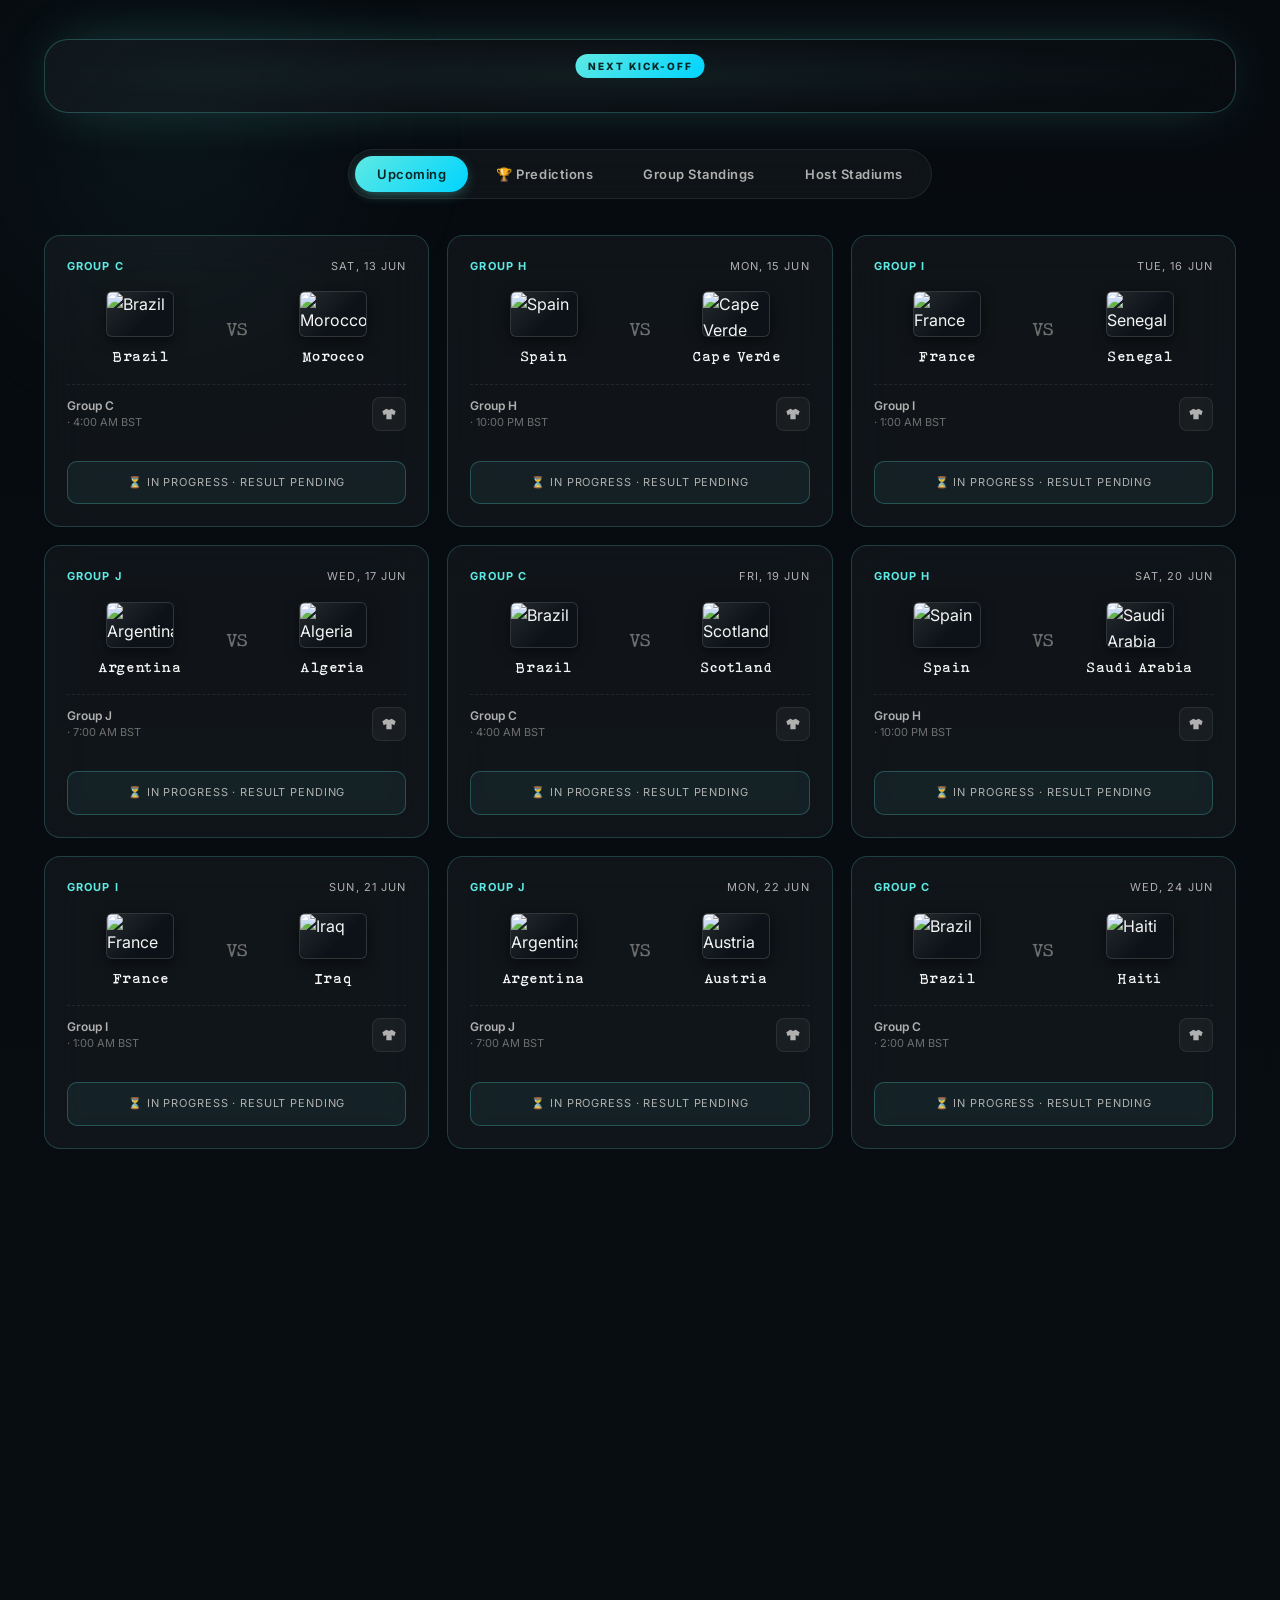
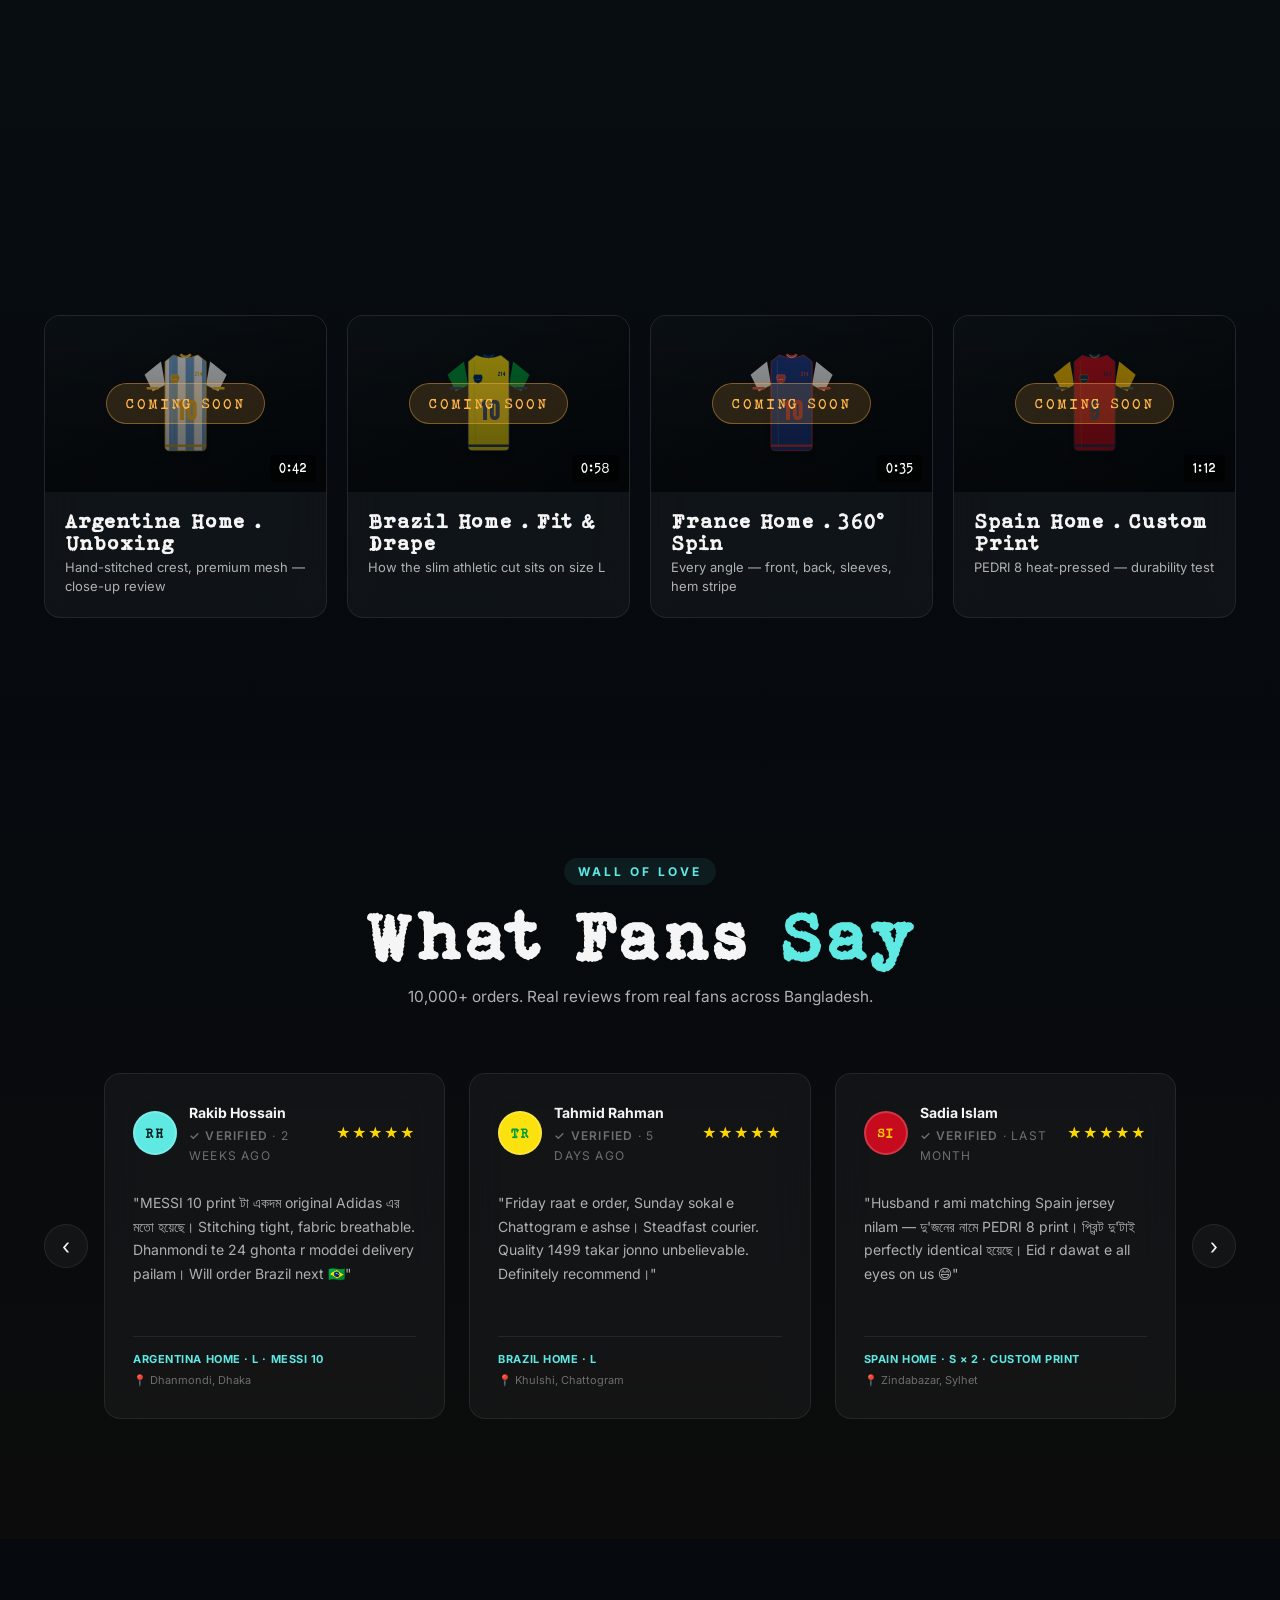
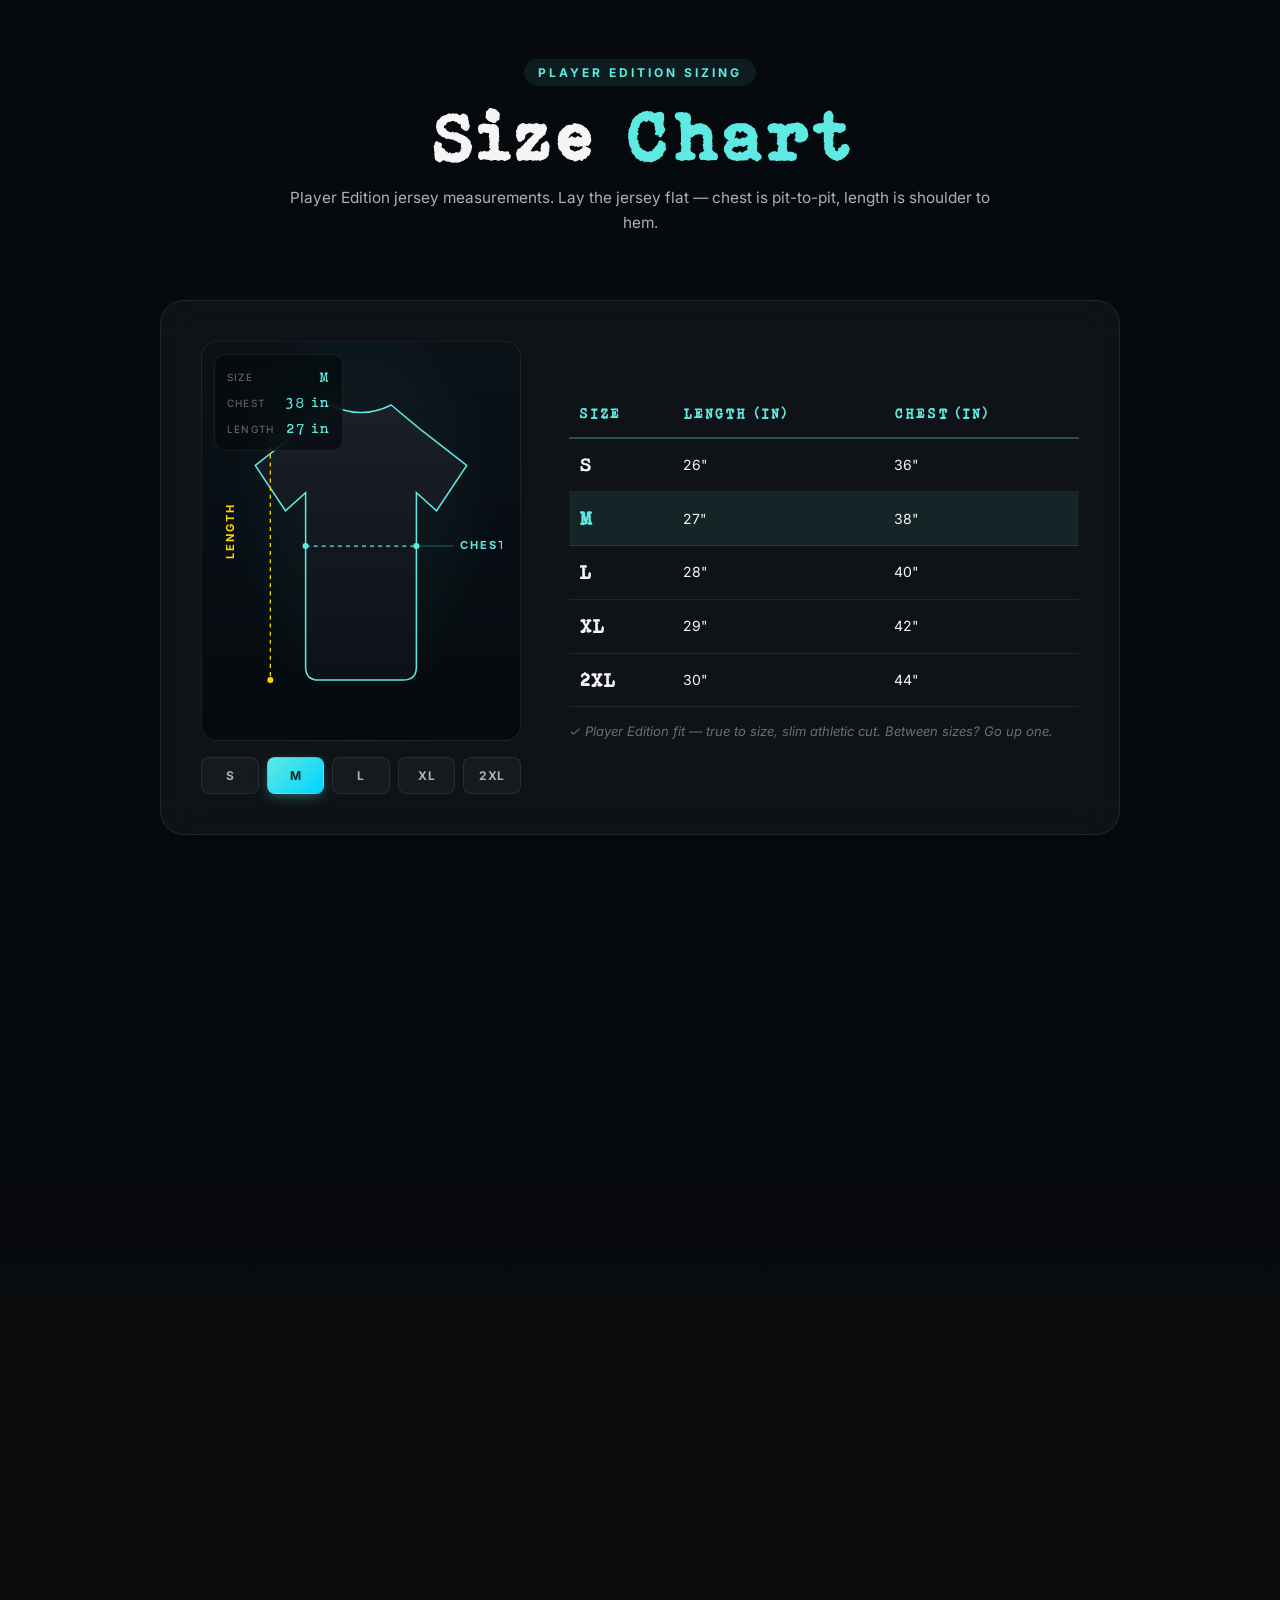
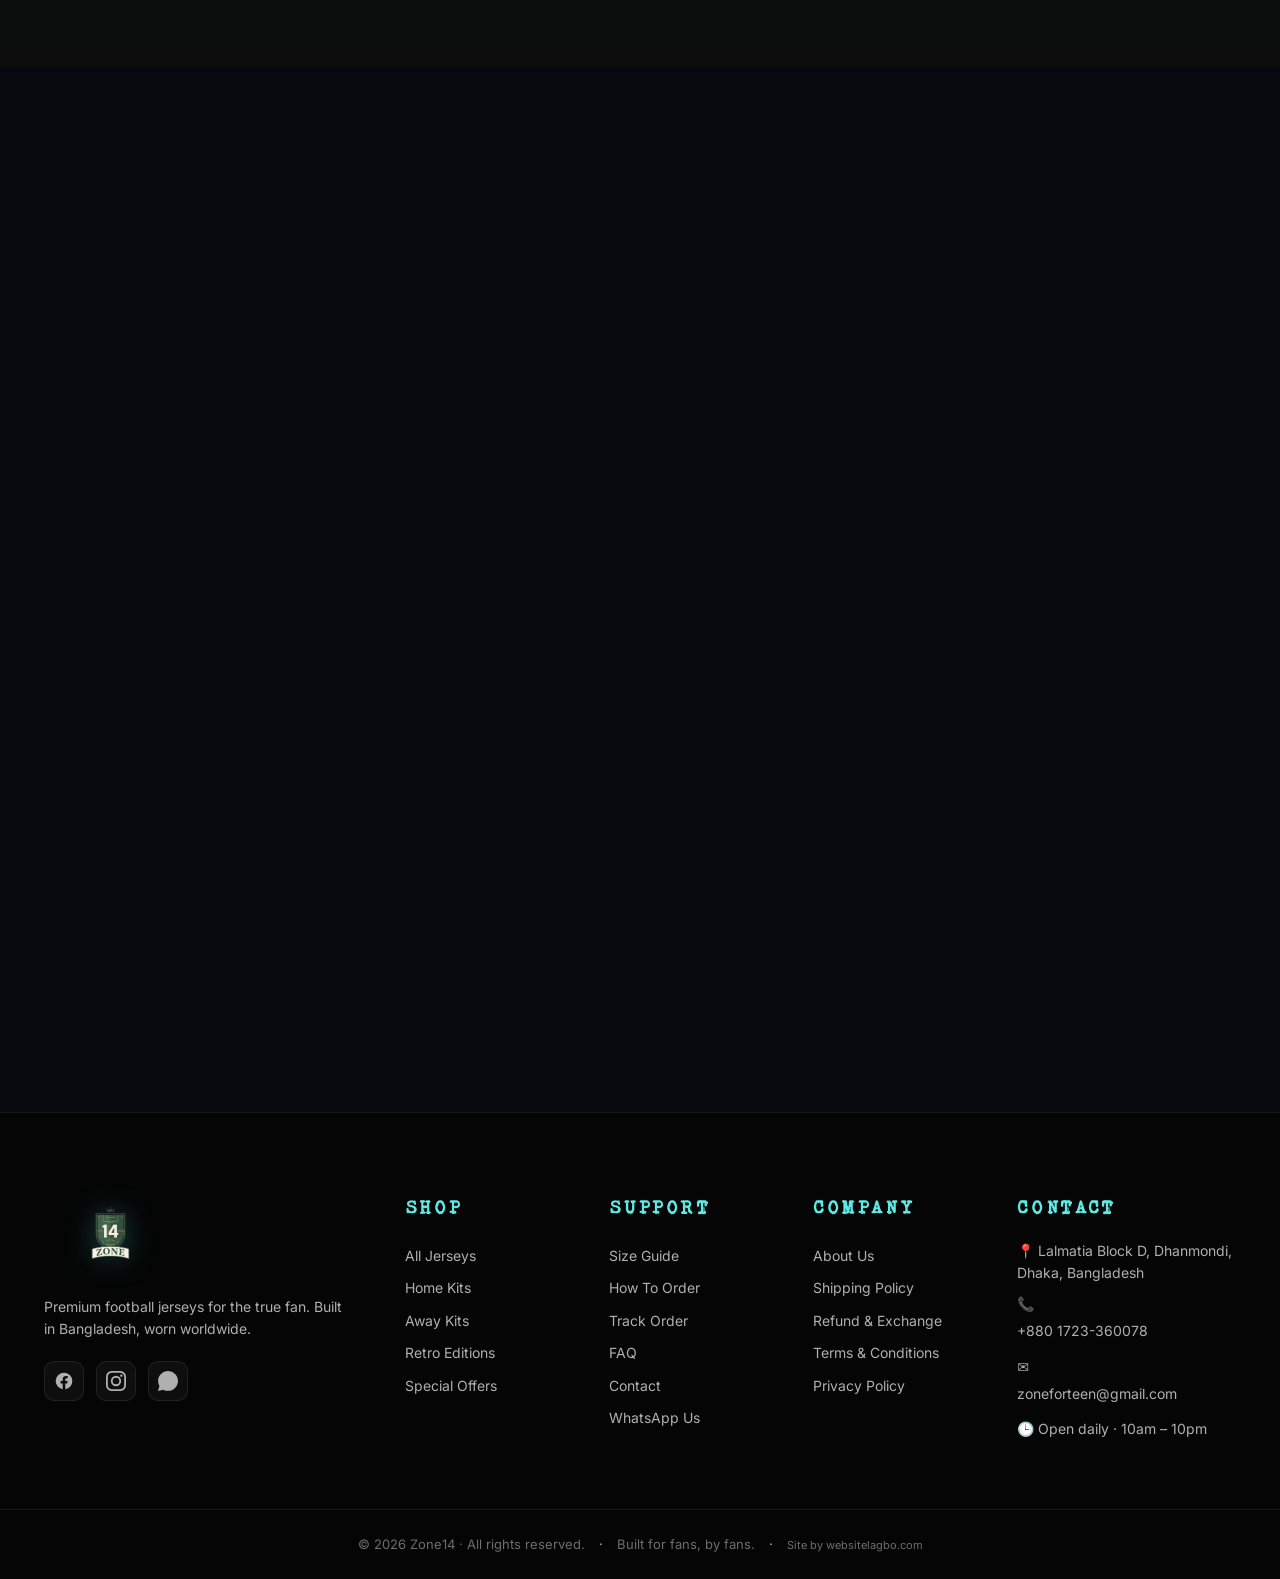
==== commit 6db7082c: "feat(home): mobile loading screen + restore pinned-hero reveal on mobile - loader: football → goal a" ====
--- a/index.html
+++ b/index.html
@@ -121,6 +121,26 @@
   <!-- Preconnect to the cdnfonts CDN since our @font-face rule fetches Bohemian Typewriter from there -->
   <link rel="preconnect" href="https://fonts.cdnfonts.com" crossorigin />
 
+  <!-- Mobile loading screen (football → goal). Inlined so it styles instantly
+       and masks the load; mobile-only so desktop isn't delayed. -->
+  <style>
+    #preloader{position:fixed;inset:0;z-index:99999;background:#060a0e;display:flex;flex-direction:column;align-items:center;justify-content:center;gap:30px;transition:opacity .55s ease,visibility .55s ease}
+    #preloader.done{opacity:0;visibility:hidden;pointer-events:none}
+    @media(min-width:700px){#preloader{display:none}}
+    .pl-scene{position:relative;width:210px;height:140px}
+    .pl-goal{position:absolute;right:6px;top:6px;width:128px;height:92px;border:4px solid #eef4f5;border-bottom:none;border-radius:5px 5px 0 0;background:repeating-linear-gradient(45deg,rgba(238,244,245,.16) 0 1px,transparent 1px 13px),repeating-linear-gradient(-45deg,rgba(238,244,245,.16) 0 1px,transparent 1px 13px);box-shadow:0 0 22px rgba(94,233,227,.22)}
+    .pl-ground{position:absolute;left:0;right:0;bottom:0;height:3px;background:linear-gradient(90deg,transparent,#5ee9e3,transparent);opacity:.55}
+    .pl-ball{position:absolute;left:2px;bottom:6px;width:30px;height:30px;border-radius:50%;background:radial-gradient(circle at 34% 30%,#fff 0 36%,#d7dde0 60%,#a9b1b5 100%);box-shadow:0 6px 12px rgba(0,0,0,.55),inset -3px -4px 6px rgba(0,0,0,.22);animation:pl-shoot 1.9s cubic-bezier(.42,0,.25,1) infinite}
+    .pl-ball::after{content:'';position:absolute;inset:0;border-radius:50%;background:radial-gradient(circle at 50% 44%,#1b2128 0 15%,transparent 17%);opacity:.8}
+    @keyframes pl-shoot{0%{transform:translate(0,0) rotate(0);opacity:0}10%{opacity:1}58%{transform:translate(116px,-86px) rotate(400deg)}76%{transform:translate(150px,-62px) rotate(540deg)}90%{transform:translate(150px,-60px) rotate(560deg);opacity:1}100%{transform:translate(150px,-60px) rotate(560deg);opacity:0}}
+    .pl-cap{font-family:'Bebas Neue',Inter,system-ui,sans-serif;letter-spacing:.22em;color:#cfe9e7;font-size:13px;text-transform:uppercase;display:flex;align-items:center;gap:11px}
+    .pl-cap b{color:#fff;font-weight:800;letter-spacing:.16em}.pl-cap b span{color:#5ee9e3}
+    .pl-dots{display:inline-flex;gap:5px}.pl-dots i{width:6px;height:6px;border-radius:50%;background:#5ee9e3;animation:pl-bounce 1s infinite ease-in-out}
+    .pl-dots i:nth-child(2){animation-delay:.15s}.pl-dots i:nth-child(3){animation-delay:.3s}
+    @keyframes pl-bounce{0%,80%,100%{transform:scale(.5);opacity:.4}40%{transform:scale(1);opacity:1}}
+    @media(prefers-reduced-motion:reduce){.pl-ball,.pl-dots i{animation-duration:.001ms!important}}
+  </style>
+
   <link rel="stylesheet" href="styles.css" />
 
   <!-- Favicon (SVG re-creation of fav.PNG circular mark — sharp at any size) -->
@@ -144,6 +164,26 @@
   </noscript>
 </head>
 <body>
+
+  <!-- ============ MOBILE LOADING SCREEN (football → goal) ============ -->
+  <div id="preloader" aria-hidden="true">
+    <div class="pl-scene">
+      <div class="pl-goal"></div>
+      <div class="pl-ground"></div>
+      <div class="pl-ball"></div>
+    </div>
+    <div class="pl-cap"><b>ZONE<span>14</span></b> · loading <span class="pl-dots"><i></i><i></i><i></i></span></div>
+  </div>
+  <script>
+    (function () {
+      var t0 = Date.now();
+      function hide() { var p = document.getElementById('preloader'); if (p) p.classList.add('done'); }
+      // Hide once the page has loaded, but keep it up at least 1.5s so the goal plays.
+      window.addEventListener('load', function () { setTimeout(hide, Math.max(0, 1500 - (Date.now() - t0))); });
+      // Safety net — never trap the user if something stalls.
+      setTimeout(hide, 5000);
+    })();
+  </script>
 
   <!-- ============ MATCH-DAY FLASH STRIP (auto-shows when our team plays today) ============ -->
   <div id="matchDayStrip" class="matchday-strip" hidden role="status" aria-live="polite"></div>
--- a/styles.css
+++ b/styles.css
@@ -295,11 +295,10 @@
   .hero-stats strong { font-size: 28px; }
 }
 
-/* Mobile / touch: drop the pinned-hero reveal entirely. The hero scrolls away
-   normally so native touch momentum stays buttery and nothing overlays/glitches. */
+/* Mobile / touch: keep the SAME pinned-hero reveal as desktop. The 2nd section
+   rises over the still hero; its reveal is the IntersectionObserver one below
+   (fires once, no per-frame scroll coupling) so it can't glitch on touch flings. */
 @media (max-width: 699px) {
-  .hero { position: relative; z-index: auto; }
-
   /* Mobile-safe reveal — fires once via IntersectionObserver (no per-frame
      scroll coupling), so it can't glitch during touch flings. Echoes the
      desktop cross-fade: starts dim + slightly risen, settles to fully clear. */
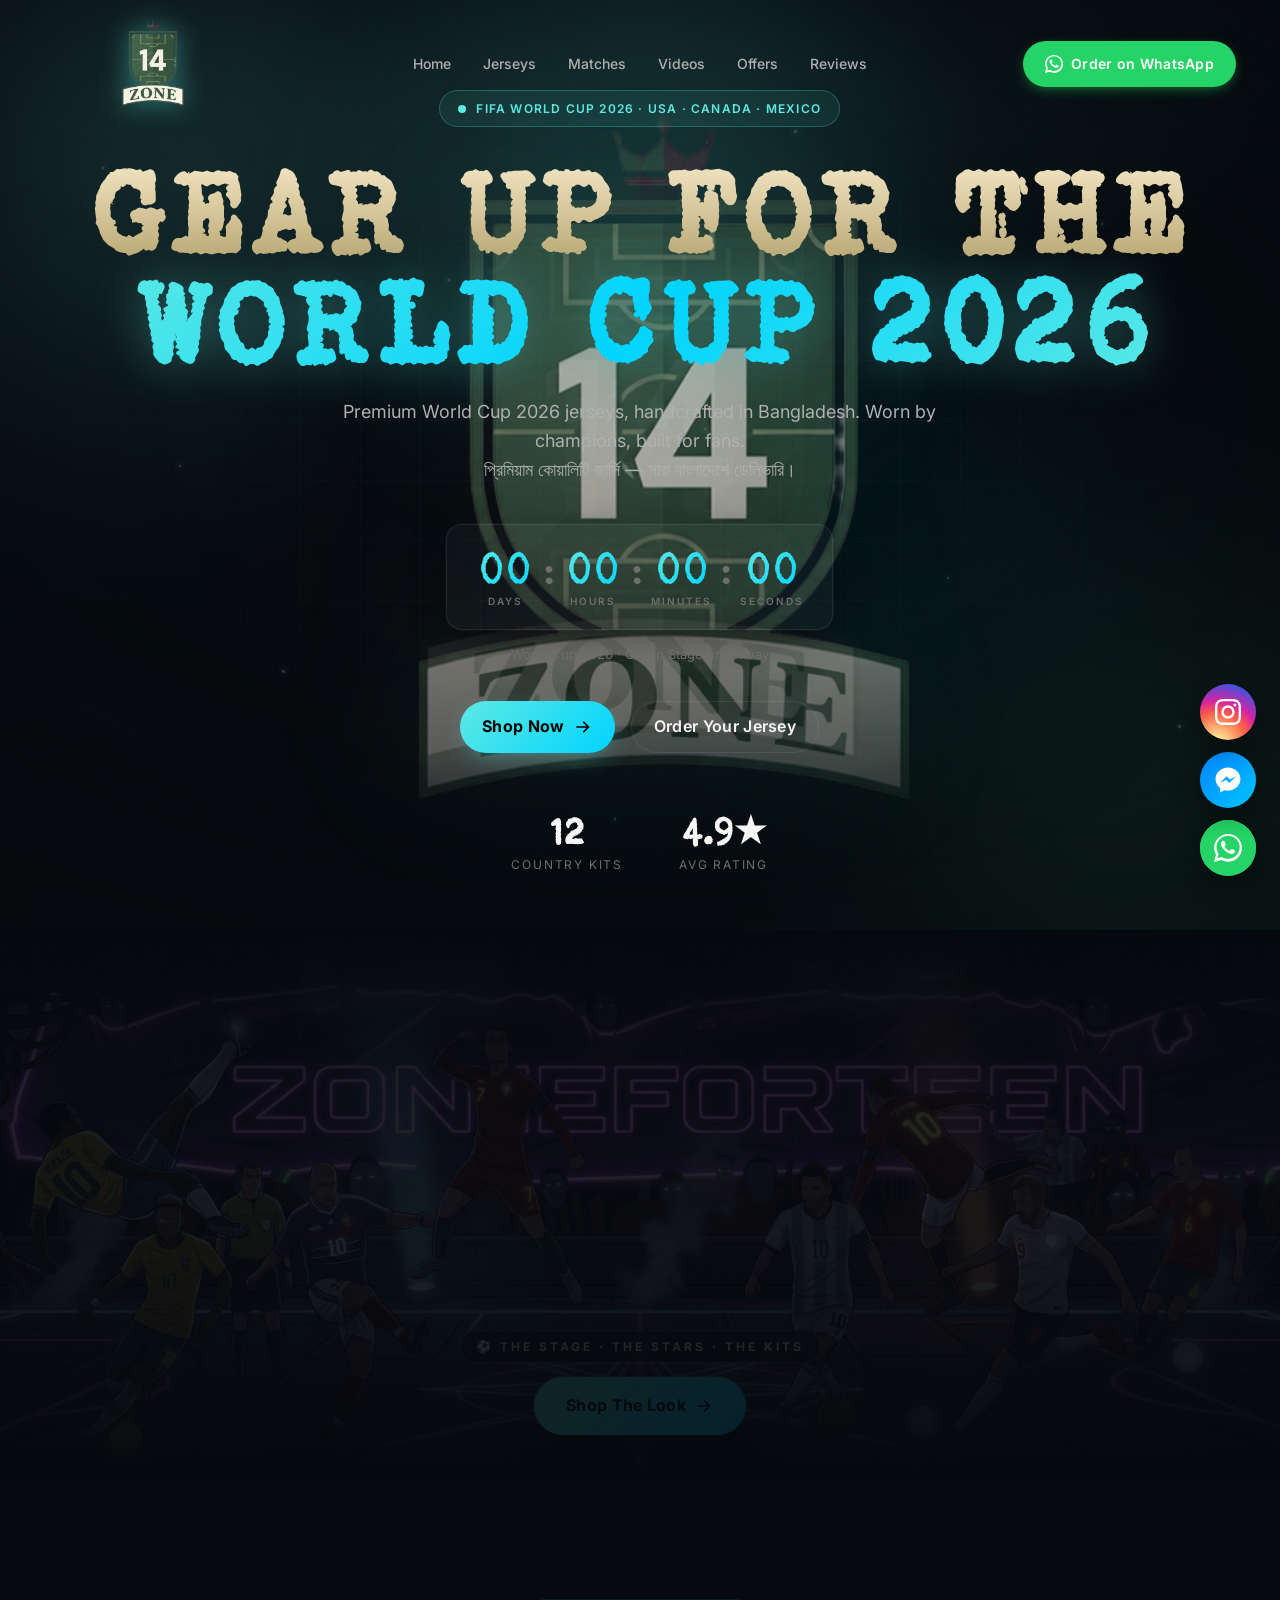
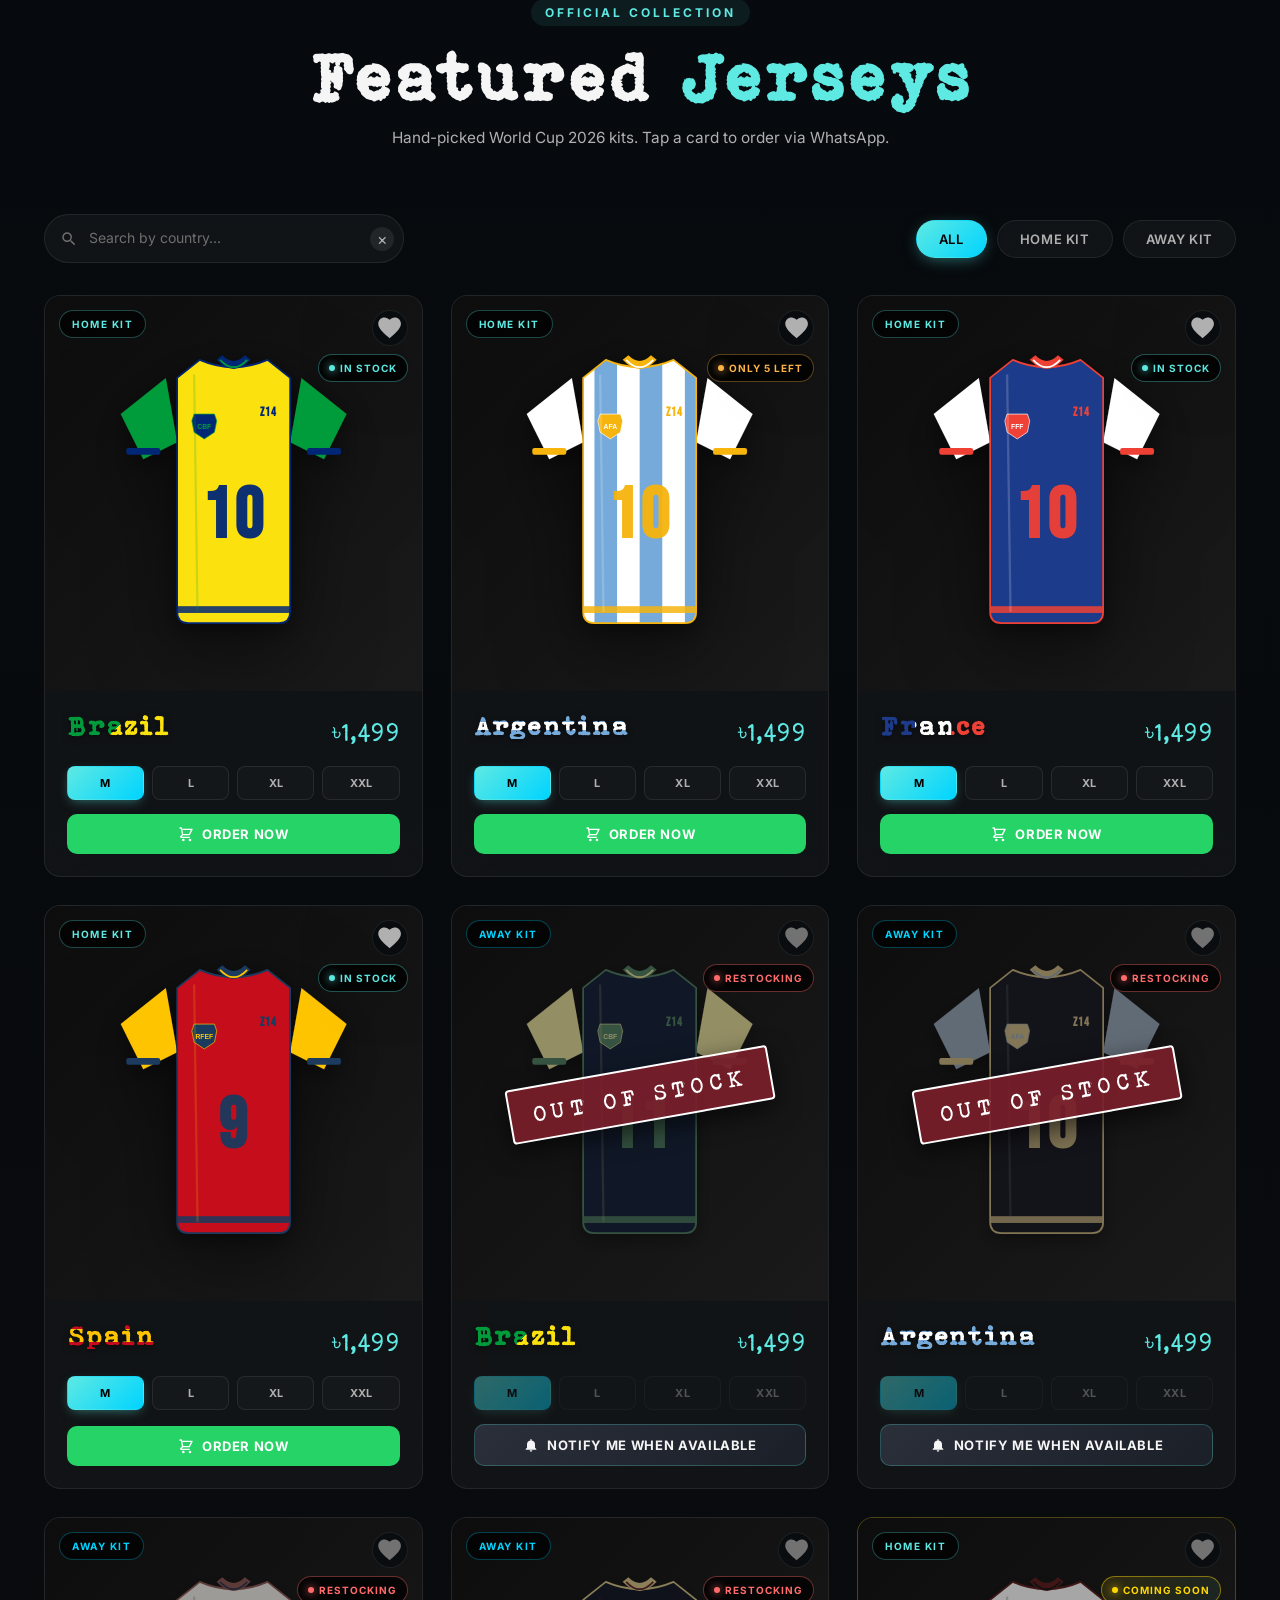
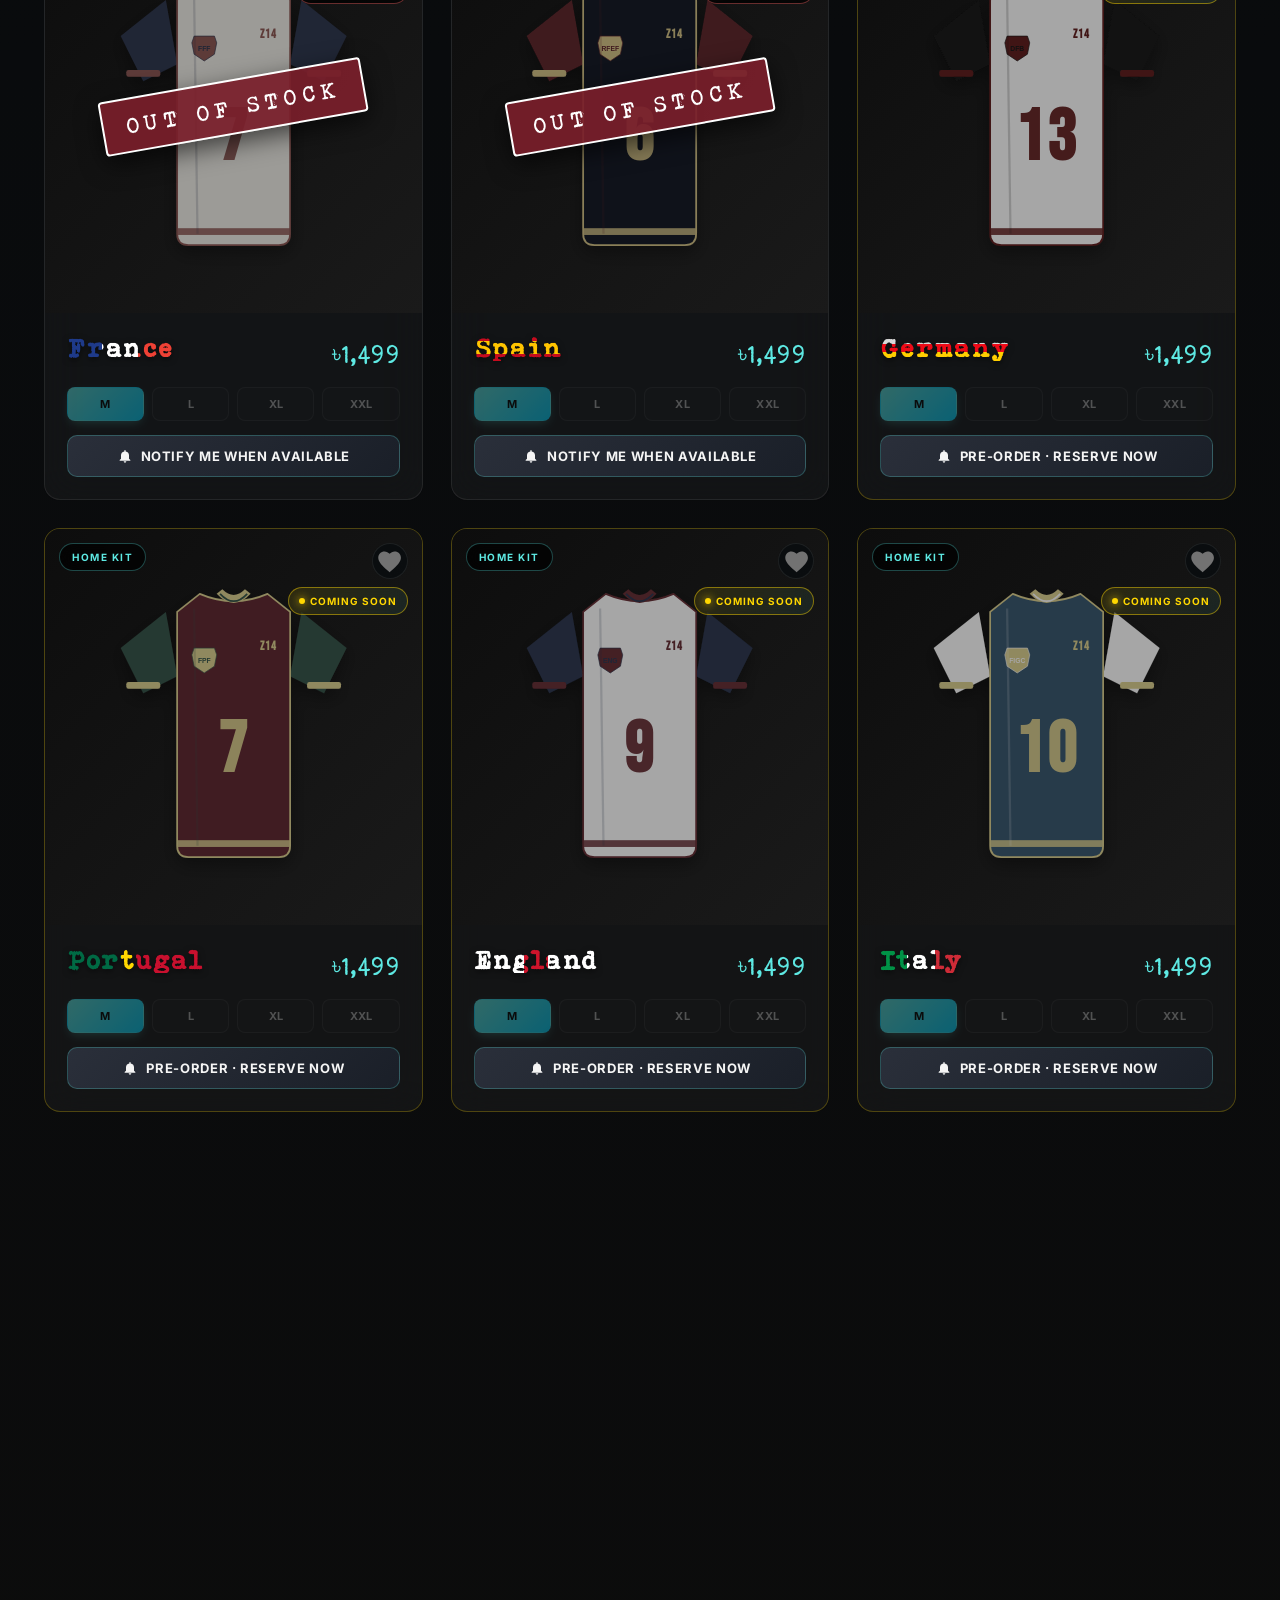
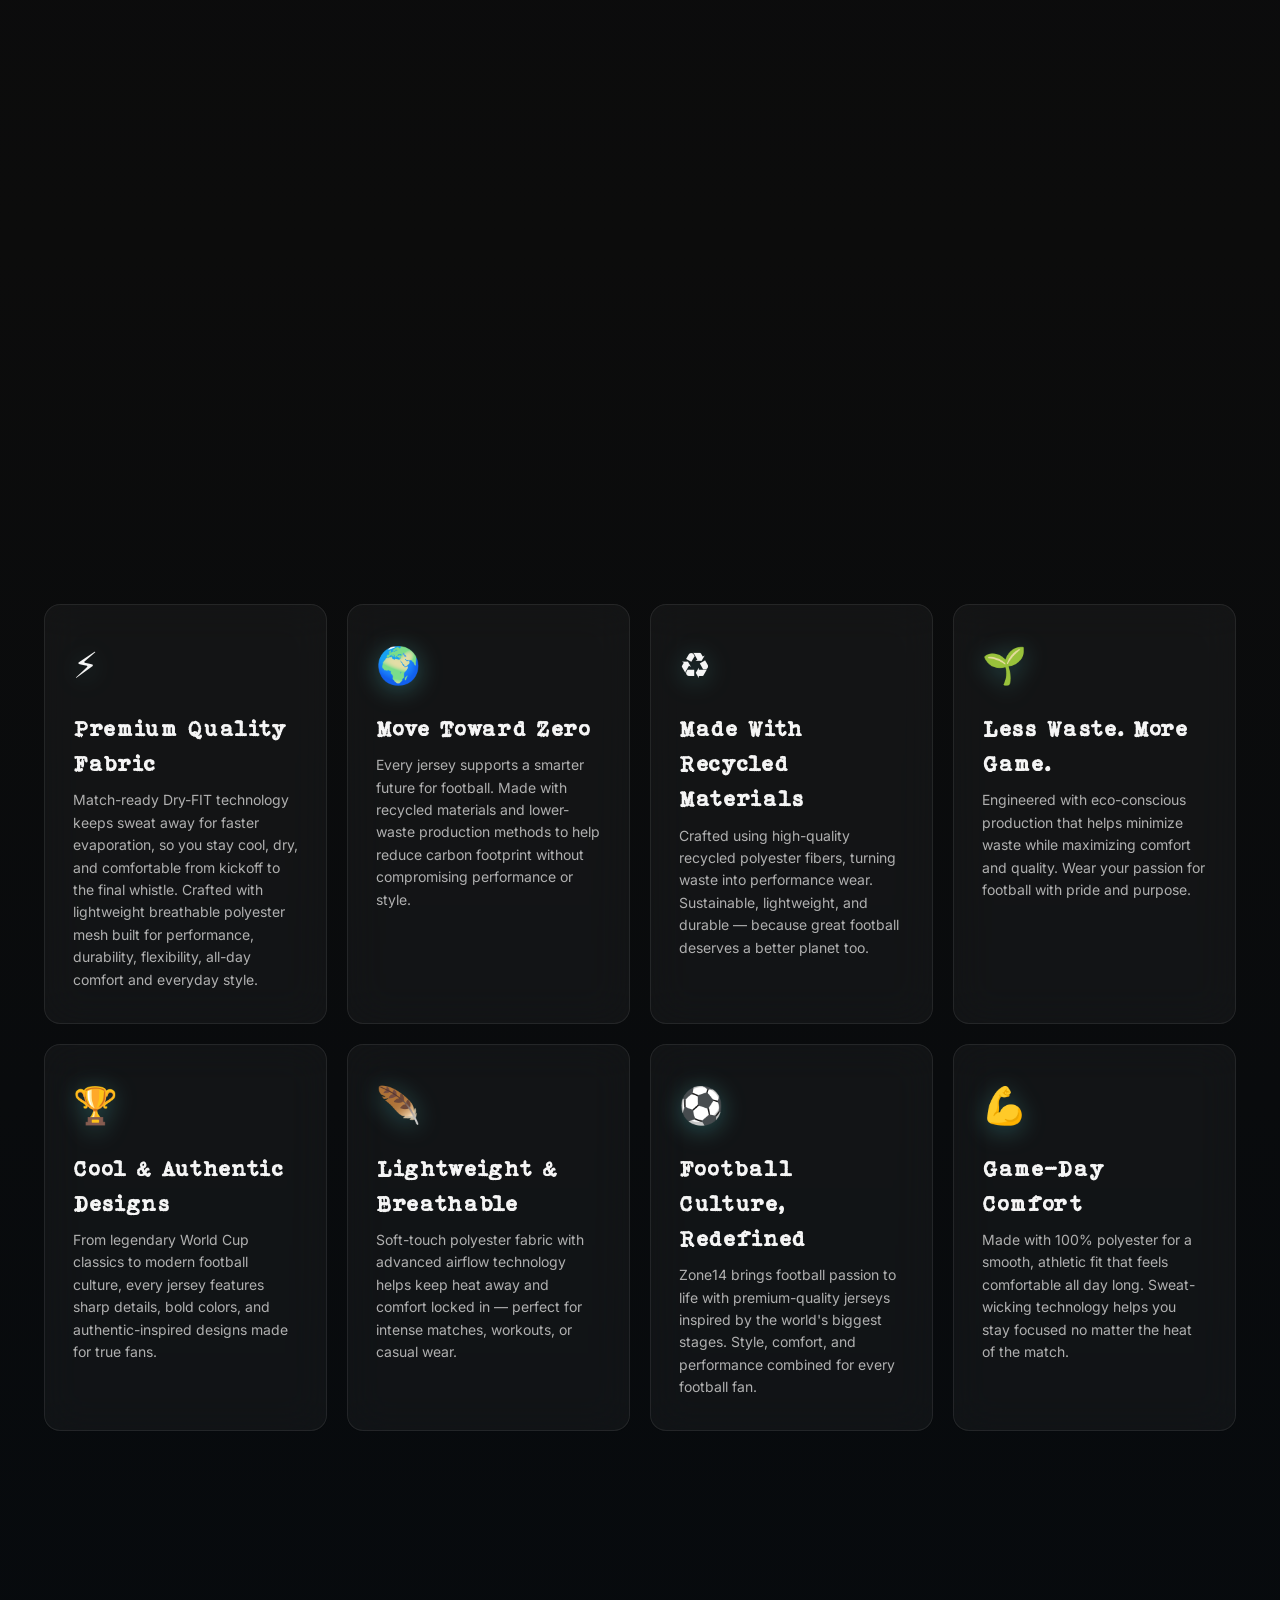
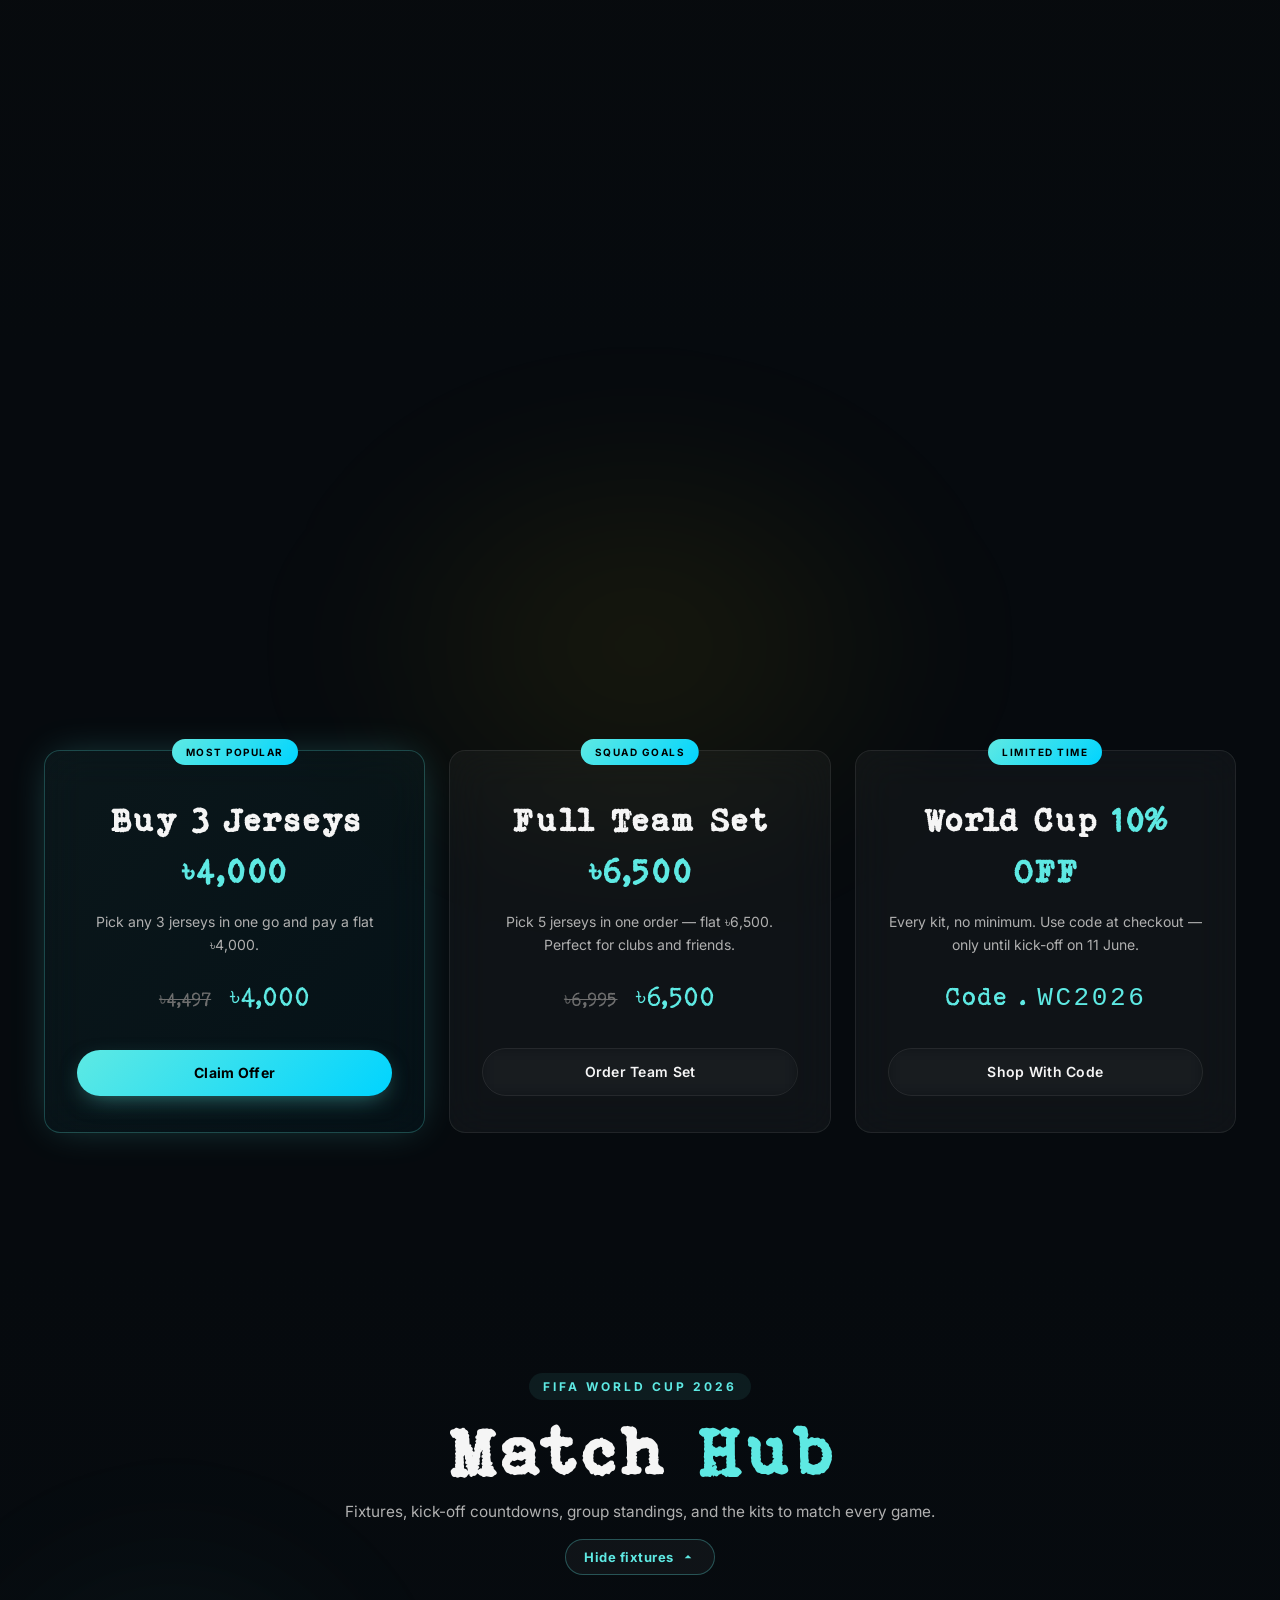
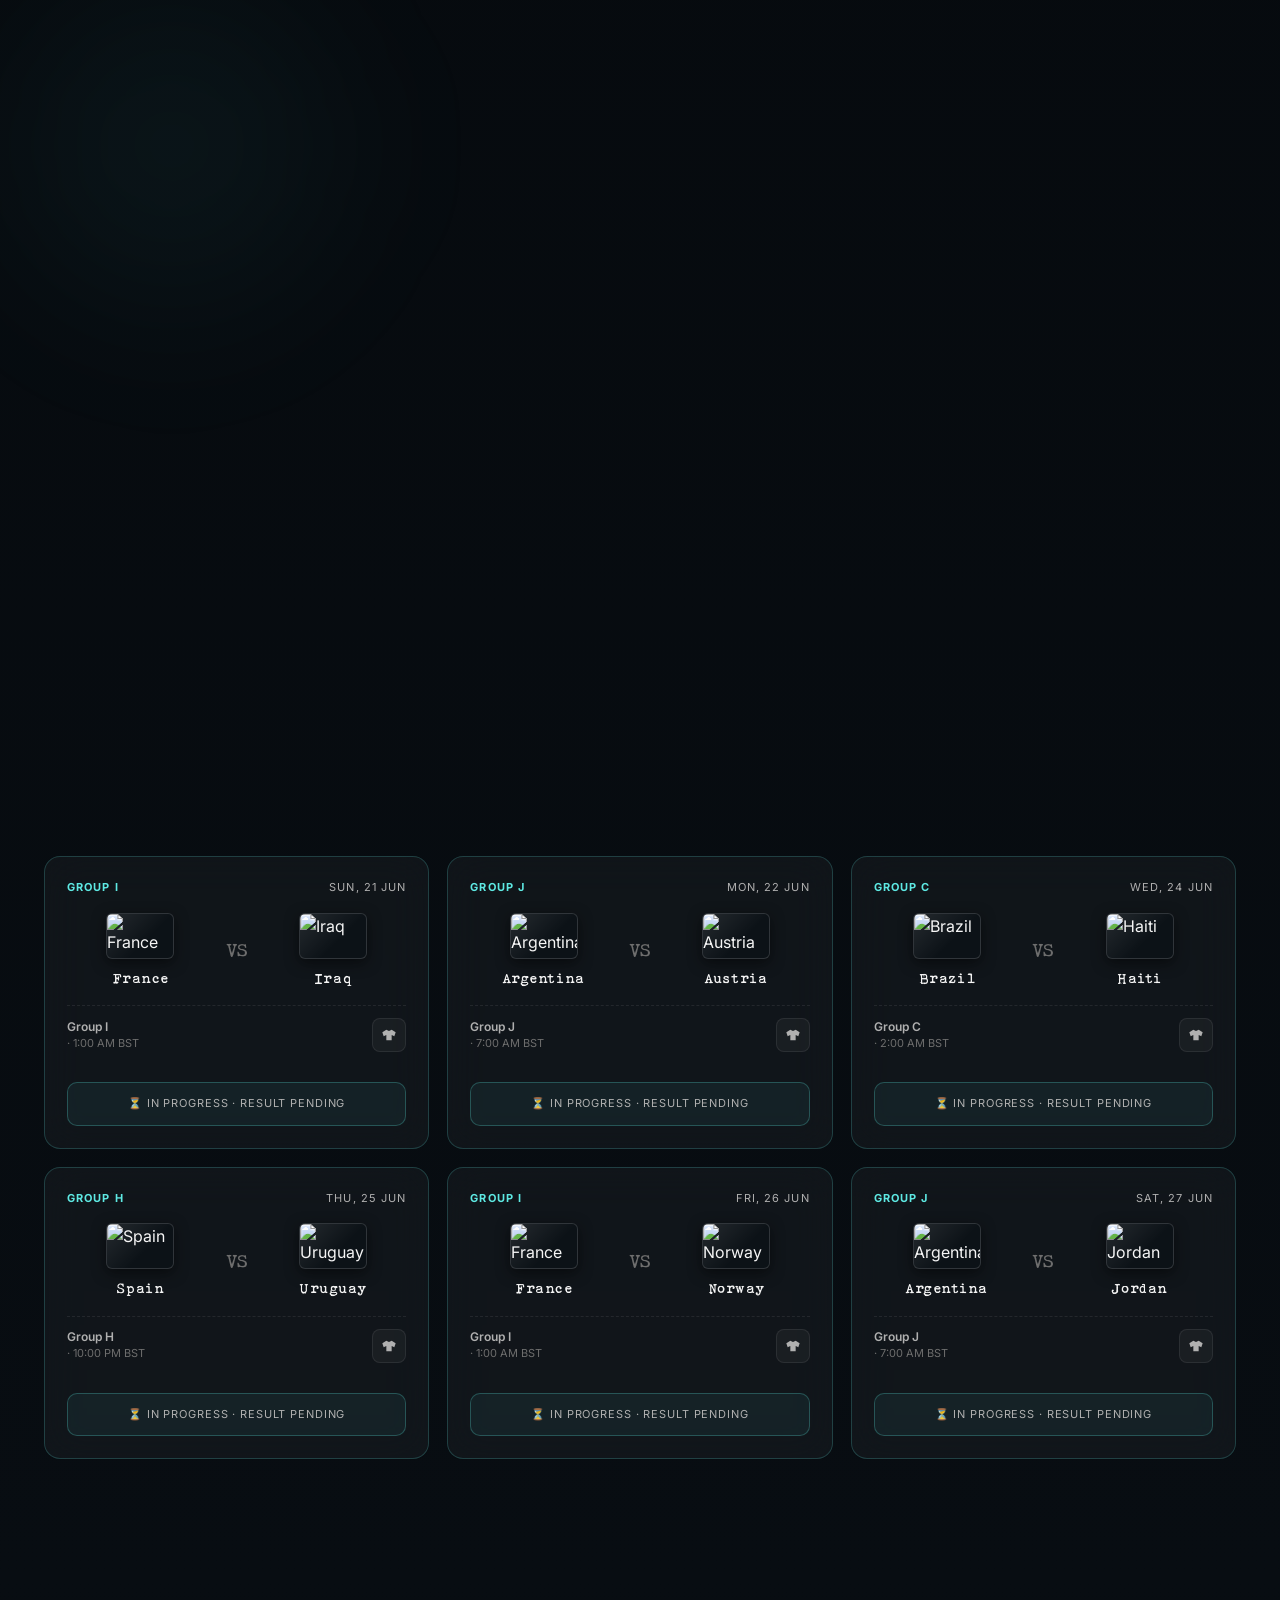
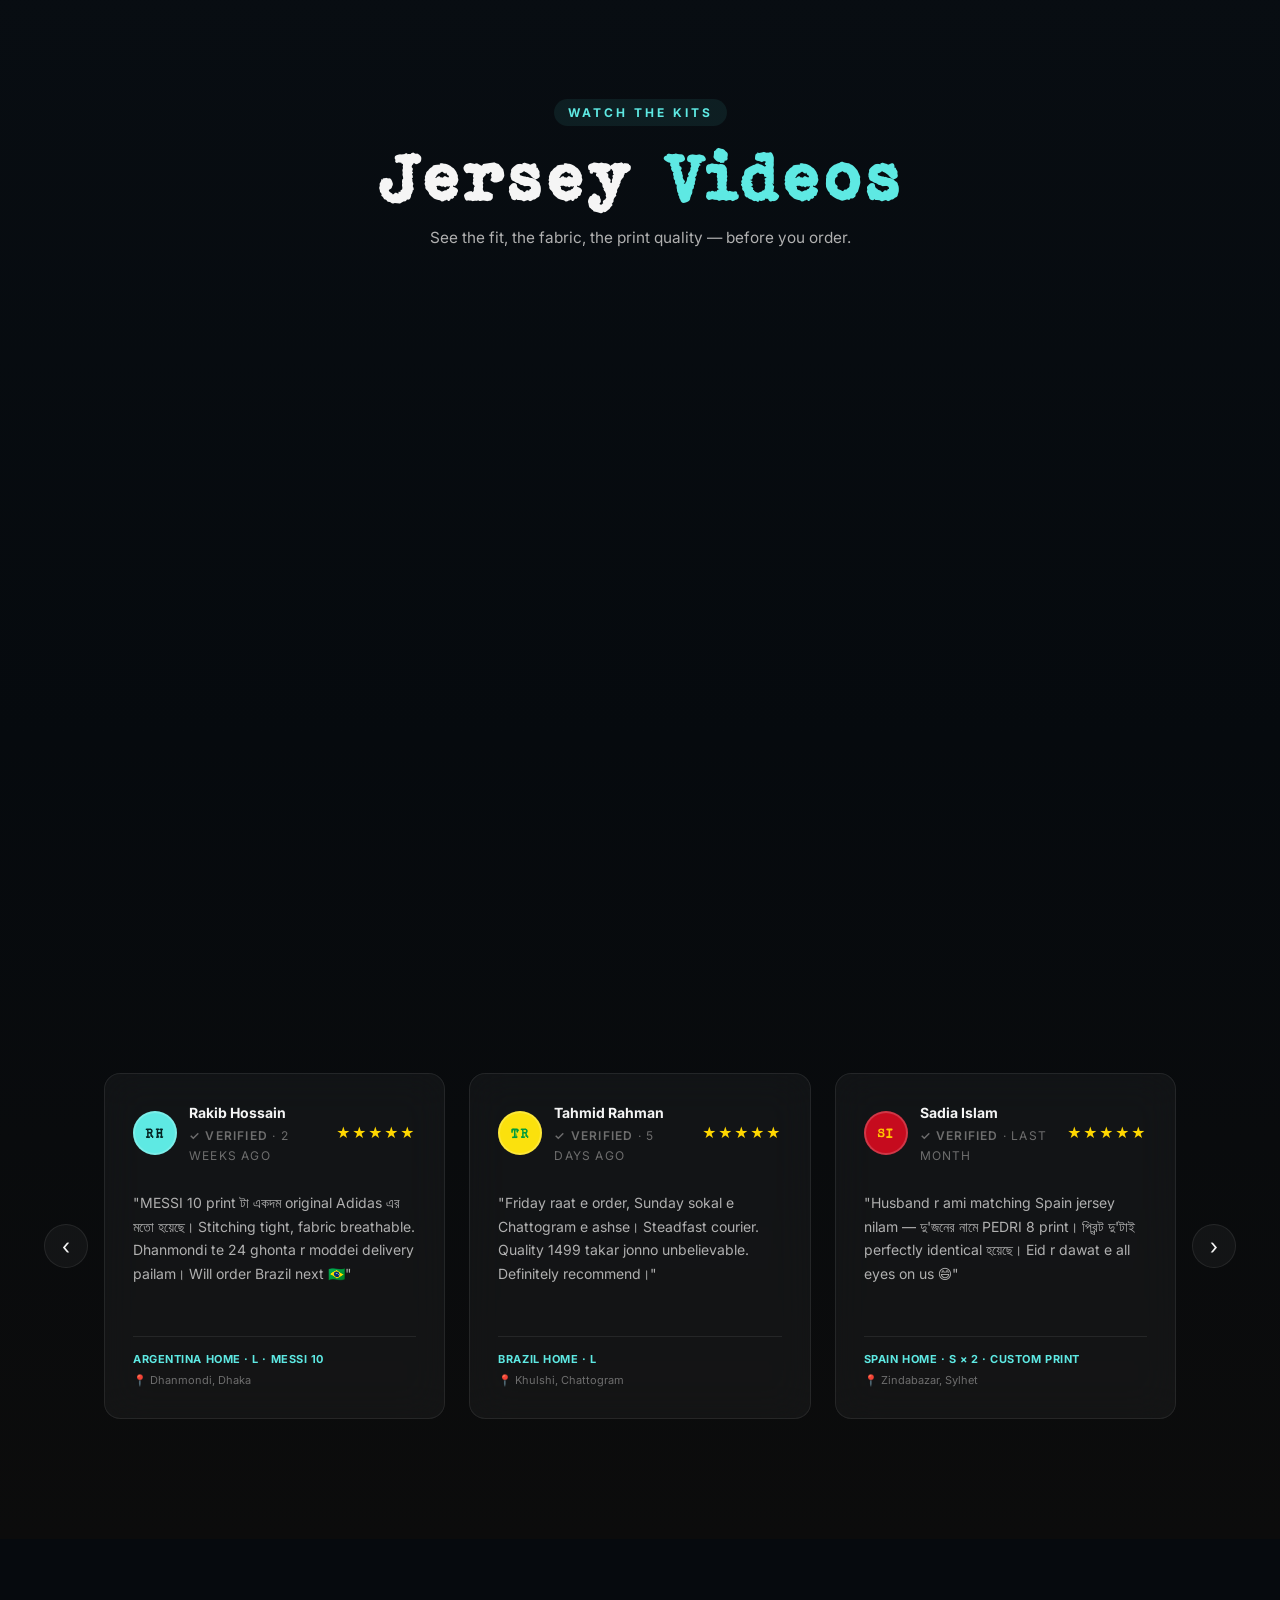
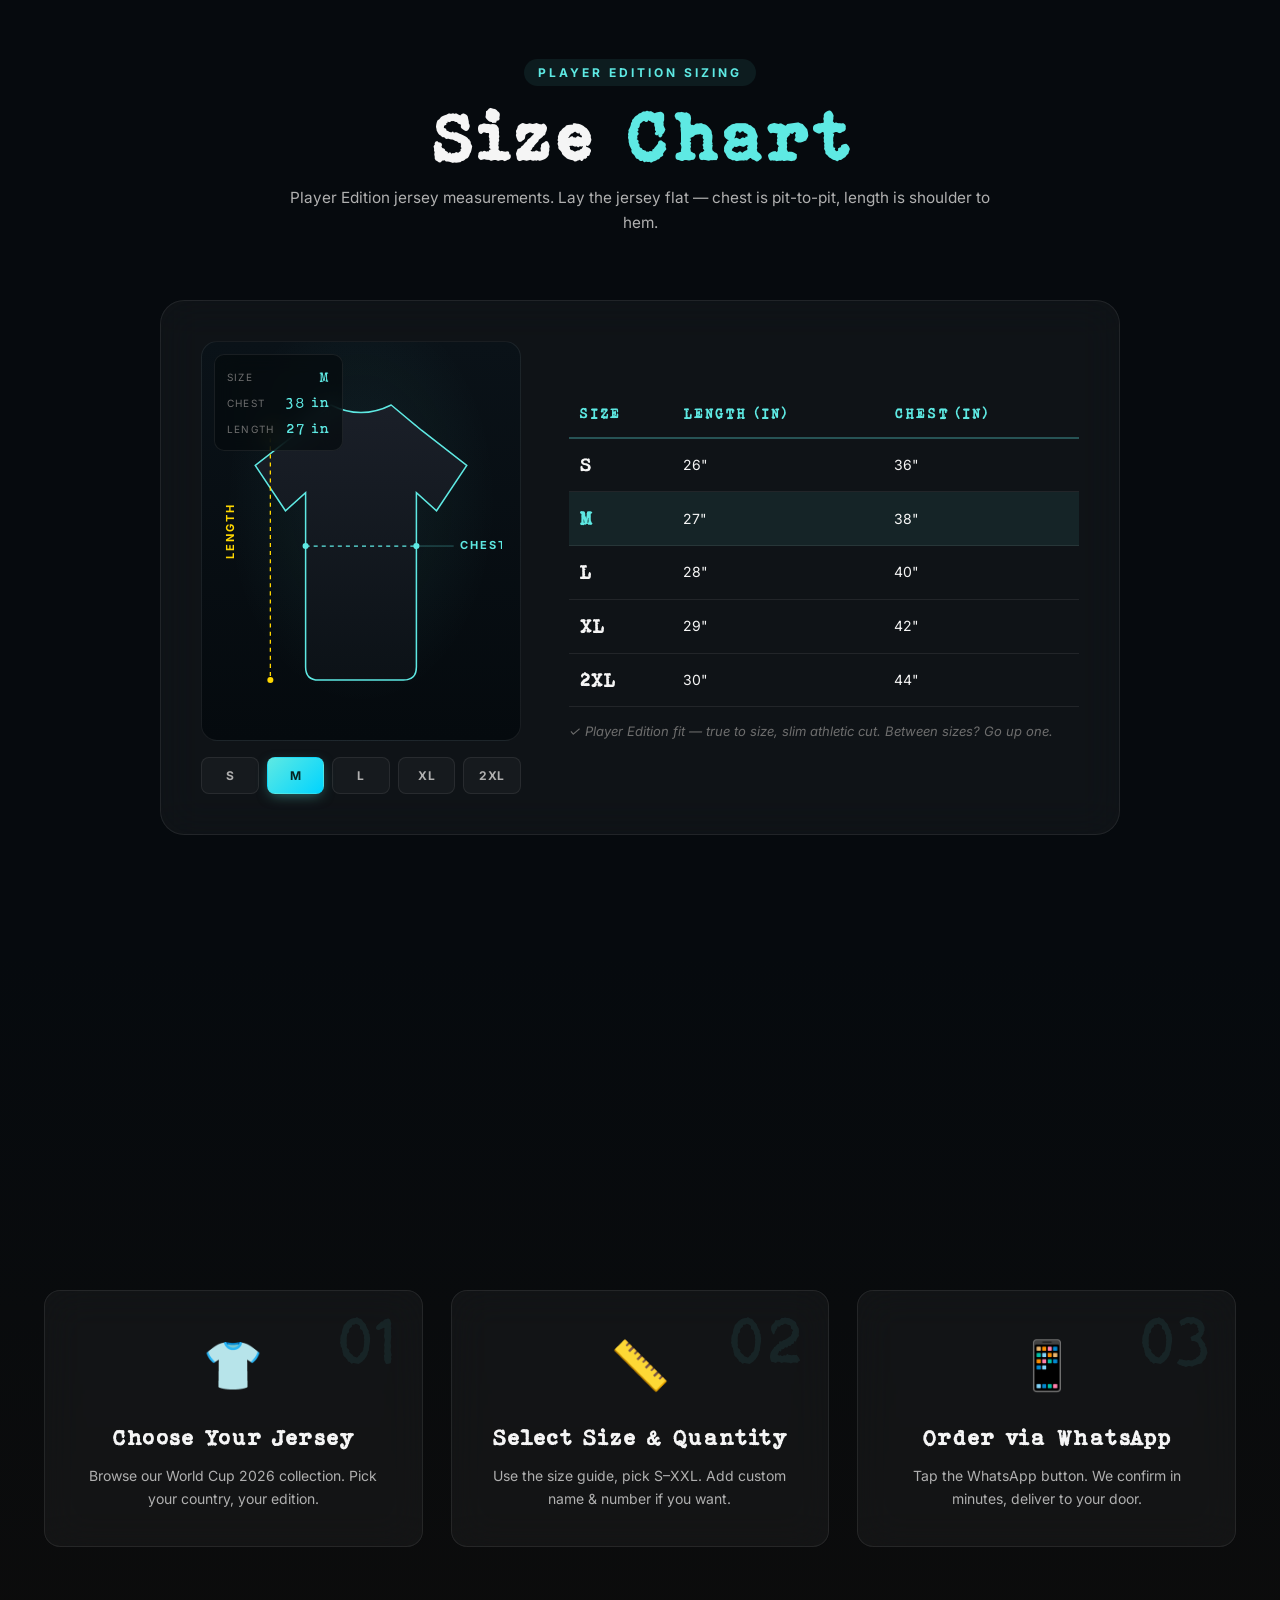
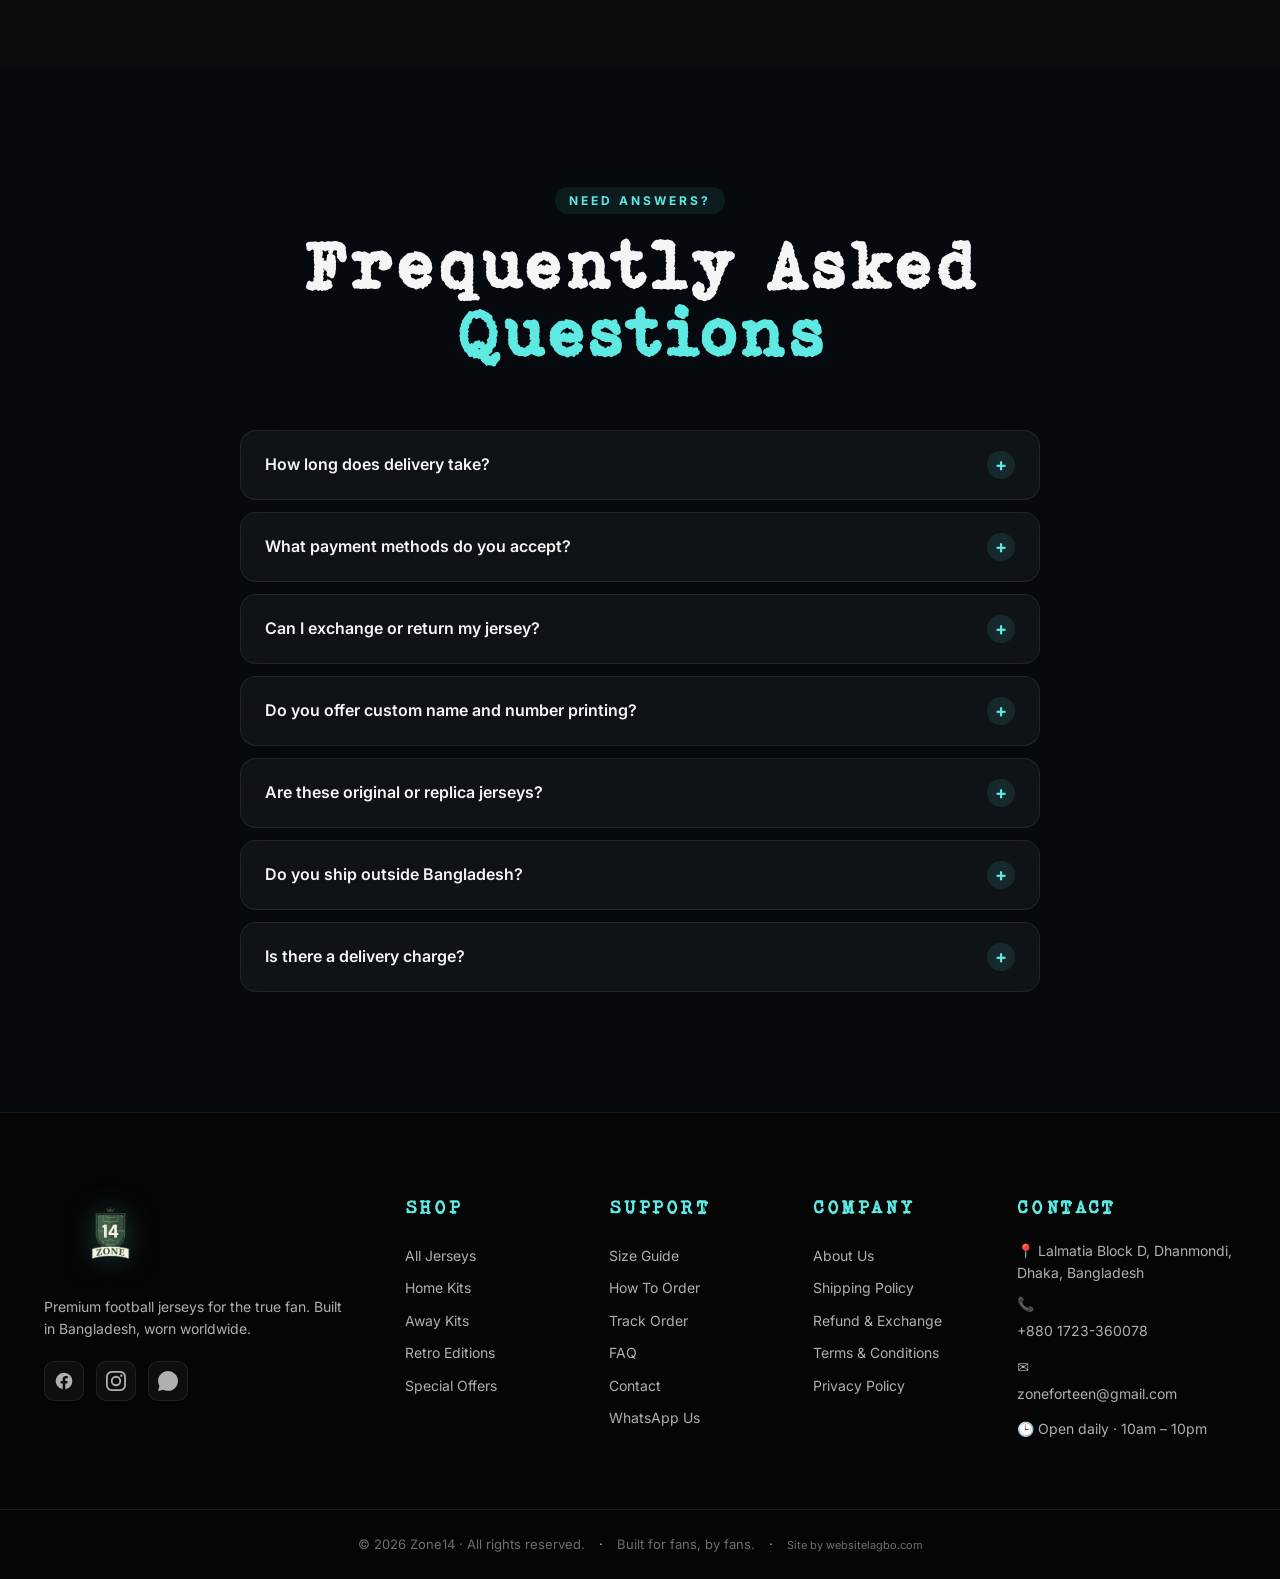
==== commit 4cbbbed8: "feat(home): goal-game loader + rAF-driven smooth scroll effects - loader: replace the passive splash" ====
--- a/index.html
+++ b/index.html
@@ -121,24 +121,29 @@
   <!-- Preconnect to the cdnfonts CDN since our @font-face rule fetches Bohemian Typewriter from there -->
   <link rel="preconnect" href="https://fonts.cdnfonts.com" crossorigin />
 
-  <!-- Mobile loading screen (football → goal). Inlined so it styles instantly
-       and masks the load; mobile-only so desktop isn't delayed. -->
+  <!-- Mobile loading screen — interactive "score 3 to enter" goal game. Inlined
+       so it styles instantly and masks the load; mobile-only (desktop loads direct). -->
   <style>
-    #preloader{position:fixed;inset:0;z-index:99999;background:#060a0e;display:flex;flex-direction:column;align-items:center;justify-content:center;gap:30px;transition:opacity .55s ease,visibility .55s ease}
+    #preloader{position:fixed;inset:0;z-index:99999;background:radial-gradient(ellipse at 50% 28%,#0c1820 0%,#060a0e 72%);display:flex;flex-direction:column;align-items:center;justify-content:center;gap:16px;transition:opacity .55s ease,visibility .55s ease;-webkit-tap-highlight-color:transparent;user-select:none;-webkit-user-select:none;cursor:pointer;touch-action:manipulation}
     #preloader.done{opacity:0;visibility:hidden;pointer-events:none}
     @media(min-width:700px){#preloader{display:none}}
-    .pl-scene{position:relative;width:210px;height:140px}
-    .pl-goal{position:absolute;right:6px;top:6px;width:128px;height:92px;border:4px solid #eef4f5;border-bottom:none;border-radius:5px 5px 0 0;background:repeating-linear-gradient(45deg,rgba(238,244,245,.16) 0 1px,transparent 1px 13px),repeating-linear-gradient(-45deg,rgba(238,244,245,.16) 0 1px,transparent 1px 13px);box-shadow:0 0 22px rgba(94,233,227,.22)}
-    .pl-ground{position:absolute;left:0;right:0;bottom:0;height:3px;background:linear-gradient(90deg,transparent,#5ee9e3,transparent);opacity:.55}
-    .pl-ball{position:absolute;left:2px;bottom:6px;width:30px;height:30px;border-radius:50%;background:radial-gradient(circle at 34% 30%,#fff 0 36%,#d7dde0 60%,#a9b1b5 100%);box-shadow:0 6px 12px rgba(0,0,0,.55),inset -3px -4px 6px rgba(0,0,0,.22);animation:pl-shoot 1.9s cubic-bezier(.42,0,.25,1) infinite}
-    .pl-ball::after{content:'';position:absolute;inset:0;border-radius:50%;background:radial-gradient(circle at 50% 44%,#1b2128 0 15%,transparent 17%);opacity:.8}
-    @keyframes pl-shoot{0%{transform:translate(0,0) rotate(0);opacity:0}10%{opacity:1}58%{transform:translate(116px,-86px) rotate(400deg)}76%{transform:translate(150px,-62px) rotate(540deg)}90%{transform:translate(150px,-60px) rotate(560deg);opacity:1}100%{transform:translate(150px,-60px) rotate(560deg);opacity:0}}
-    .pl-cap{font-family:'Bebas Neue',Inter,system-ui,sans-serif;letter-spacing:.22em;color:#cfe9e7;font-size:13px;text-transform:uppercase;display:flex;align-items:center;gap:11px}
-    .pl-cap b{color:#fff;font-weight:800;letter-spacing:.16em}.pl-cap b span{color:#5ee9e3}
-    .pl-dots{display:inline-flex;gap:5px}.pl-dots i{width:6px;height:6px;border-radius:50%;background:#5ee9e3;animation:pl-bounce 1s infinite ease-in-out}
-    .pl-dots i:nth-child(2){animation-delay:.15s}.pl-dots i:nth-child(3){animation-delay:.3s}
-    @keyframes pl-bounce{0%,80%,100%{transform:scale(.5);opacity:.4}40%{transform:scale(1);opacity:1}}
-    @media(prefers-reduced-motion:reduce){.pl-ball,.pl-dots i{animation-duration:.001ms!important}}
+    .gg-head{font-family:'Bebas Neue',Inter,system-ui,sans-serif;font-weight:800;letter-spacing:.16em;font-size:26px;color:#fff}
+    .gg-head span{color:#5ee9e3}
+    .gg-arena{position:relative;width:280px;height:222px}
+    .gg-goal{position:absolute;top:2px;left:50%;margin-left:-96px;width:192px;height:78px;border:4px solid #eef4f5;border-bottom:none;border-radius:6px 6px 0 0;background:repeating-linear-gradient(45deg,rgba(238,244,245,.14) 0 1px,transparent 1px 12px),repeating-linear-gradient(-45deg,rgba(238,244,245,.14) 0 1px,transparent 1px 12px);box-shadow:0 0 22px rgba(94,233,227,.2)}
+    .gg-goal.shake{animation:gg-shake .28s ease}
+    @keyframes gg-shake{0%,100%{transform:translateX(0)}25%{transform:translateX(-3px)}75%{transform:translateX(3px)}}
+    .gg-keeper{position:absolute;bottom:2px;left:50%;margin-left:-15px;width:30px;height:42px;border-radius:8px 8px 4px 4px;background:linear-gradient(180deg,#2bd4cf,#179e9a);box-shadow:0 2px 6px rgba(0,0,0,.4);transition:transform .42s ease}
+    .gg-keeper::before{content:'';position:absolute;top:-9px;left:50%;margin-left:-6px;width:12px;height:12px;border-radius:50%;background:#e9c9a8}
+    .gg-pitch{position:absolute;left:0;right:0;bottom:0;height:3px;background:linear-gradient(90deg,transparent,#5ee9e3,transparent);opacity:.5}
+    .gg-ball{position:absolute;bottom:10px;left:50%;margin-left:-14px;width:28px;height:28px;border-radius:50%;background:radial-gradient(circle at 34% 30%,#fff 0 36%,#d7dde0 60%,#a9b1b5 100%);box-shadow:0 6px 12px rgba(0,0,0,.5),inset -3px -4px 6px rgba(0,0,0,.22);will-change:transform}
+    .gg-ball::after{content:'';position:absolute;inset:0;border-radius:50%;background:radial-gradient(circle at 50% 44%,#1b2128 0 15%,transparent 17%);opacity:.8}
+    .gg-score{font-family:'Bebas Neue',Inter,system-ui,sans-serif;letter-spacing:.14em;color:#cfe9e7;font-size:15px;text-transform:uppercase}
+    .gg-score b{color:#5ee9e3;font-size:19px}
+    .gg-hint{font-family:Inter,system-ui,sans-serif;font-size:12px;letter-spacing:.03em;color:#8aa0a3}
+    .gg-skip{margin-top:2px;background:none;border:1px solid rgba(255,255,255,.18);color:#9fb3b5;font:600 11px/1 Inter,system-ui,sans-serif;letter-spacing:.1em;text-transform:uppercase;padding:7px 16px;border-radius:999px;cursor:pointer}
+    .gg-skip:active{background:rgba(255,255,255,.08)}
+    @media(prefers-reduced-motion:reduce){.gg-ball,.gg-keeper{transition-duration:.001ms}}
   </style>
 
   <link rel="stylesheet" href="styles.css" />
@@ -165,23 +170,60 @@
 </head>
 <body>
 
-  <!-- ============ MOBILE LOADING SCREEN (football → goal) ============ -->
+  <!-- ============ MOBILE LOADING SCREEN — "score 3 to enter" goal game ============ -->
   <div id="preloader" aria-hidden="true">
-    <div class="pl-scene">
-      <div class="pl-goal"></div>
-      <div class="pl-ground"></div>
-      <div class="pl-ball"></div>
-    </div>
-    <div class="pl-cap"><b>ZONE<span>14</span></b> · loading <span class="pl-dots"><i></i><i></i><i></i></span></div>
+    <div class="gg-head">ZONE<span>14</span></div>
+    <div class="gg-arena">
+      <div class="gg-goal"><span class="gg-keeper"></span></div>
+      <div class="gg-pitch"></div>
+      <div class="gg-ball"></div>
+    </div>
+    <div class="gg-score">Goals <b>0</b> / 3</div>
+    <div class="gg-hint">Tap anywhere to shoot — score 3 to enter</div>
+    <button type="button" class="gg-skip">Skip &#9656;</button>
   </div>
   <script>
     (function () {
-      var t0 = Date.now();
-      function hide() { var p = document.getElementById('preloader'); if (p) p.classList.add('done'); }
-      // Hide once the page has loaded, but keep it up at least 1.5s so the goal plays.
-      window.addEventListener('load', function () { setTimeout(hide, Math.max(0, 1500 - (Date.now() - t0))); });
-      // Safety net — never trap the user if something stalls.
-      setTimeout(hide, 5000);
+      var pl = document.getElementById('preloader');
+      if (!pl) return;
+      var ball = pl.querySelector('.gg-ball'), goal = pl.querySelector('.gg-goal'),
+          keeper = pl.querySelector('.gg-keeper'), scoreB = pl.querySelector('.gg-score b'),
+          hint = pl.querySelector('.gg-hint'), skip = pl.querySelector('.gg-skip');
+      var NEED = 3, goals = 0, busy = false, done = false, ready = false;
+
+      function reveal() { if (done) return; done = true; pl.classList.add('done'); }
+      window.addEventListener('load', function () { ready = true; });
+      setTimeout(reveal, 15000);                 // hard safety cap — never trap a visitor
+      if (skip) skip.addEventListener('pointerdown', function (e) { e.stopPropagation(); reveal(); });
+
+      function shoot() {
+        if (busy || done) return;
+        busy = true;
+        var tx = Math.round(Math.random() * 110 - 55);
+        keeper.style.transform = 'translateX(' + (Math.random() < 0.5 ? -38 : 38) + 'px)';
+        ball.style.transition = 'transform .48s cubic-bezier(.3,.7,.3,1)';
+        ball.style.transform = 'translate(' + tx + 'px,-138px) scale(.62) rotate(460deg)';
+        setTimeout(function () {
+          goal.classList.add('shake');
+          goals++;
+          if (scoreB) scoreB.textContent = goals;
+          setTimeout(function () { goal.classList.remove('shake'); }, 280);
+          if (goals >= NEED) {
+            if (hint) hint.textContent = 'GOAL! Entering…';
+            setTimeout(function () {
+              if (ready) reveal(); else window.addEventListener('load', reveal);
+              setTimeout(reveal, 2000);          // in case load already fired
+            }, 550);
+            return;
+          }
+          ball.style.transition = 'none';
+          ball.style.transform = 'none';
+          keeper.style.transform = 'none';
+          void ball.offsetWidth;                 // reflow so the next shot animates
+          busy = false;
+        }, 500);
+      }
+      pl.addEventListener('pointerdown', shoot);
     })();
   </script>
 
@@ -302,7 +344,7 @@
   </section>
 
   <!-- ============ STAR-PLAYERS CINEMATIC BANNER ============ -->
-  <section class="hero-banner mobile-reveal" aria-label="The world's biggest stars wear Zone14">
+  <section class="hero-banner" aria-label="The world's biggest stars wear Zone14">
     <div class="hero-banner-art">
       <img src="logo/hero.jpg" alt="World Cup star players in Zone14 kits" loading="lazy" />
     </div>
--- a/styles.css
+++ b/styles.css
@@ -295,24 +295,10 @@
   .hero-stats strong { font-size: 28px; }
 }
 
-/* Mobile / touch: keep the SAME pinned-hero reveal as desktop. The 2nd section
-   rises over the still hero; its reveal is the IntersectionObserver one below
-   (fires once, no per-frame scroll coupling) so it can't glitch on touch flings. */
-@media (max-width: 699px) {
-  /* Mobile-safe reveal — fires once via IntersectionObserver (no per-frame
-     scroll coupling), so it can't glitch during touch flings. Echoes the
-     desktop cross-fade: starts dim + slightly risen, settles to fully clear. */
-  .mobile-reveal {
-    opacity: 0.1;
-    transform: translateY(28px) scale(1.02);
-    transition: opacity 1s var(--ease-out), transform 1s var(--ease-out);
-    will-change: opacity, transform;
-  }
-  .mobile-reveal.in-view {
-    opacity: 1;
-    transform: none;
-  }
-}
+/* Mobile keeps the SAME pinned-hero reveal as desktop — the hero stays still and
+   the 2nd section rises over it. The cross-fade is now driven by a continuous
+   rAF loop (reads scroll position every frame), so it stays smooth on touch and
+   the banner opacity tracks scroll instead of stepping on throttled events. */
 
 /* Very short laptops (≈768px tall and under): squeeze further still. */
 @media (min-width: 700px) and (max-height: 780px) {
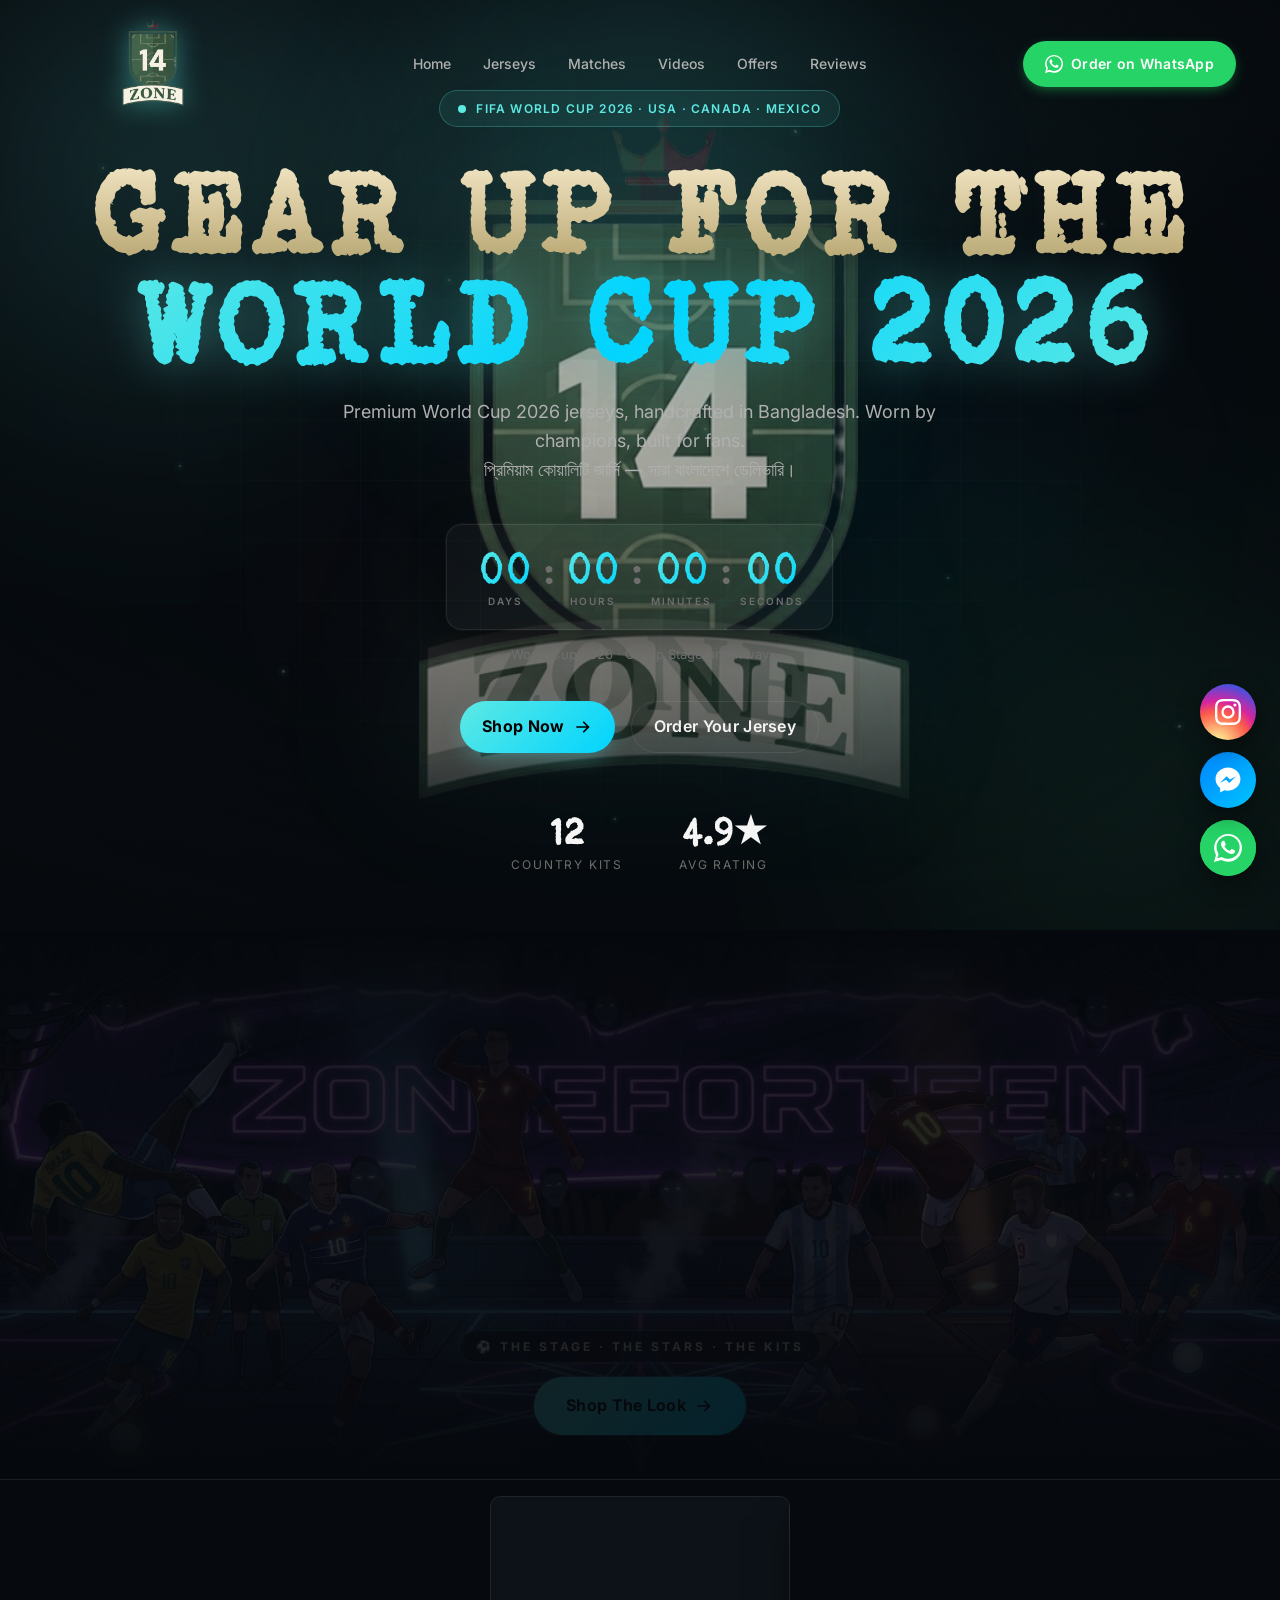
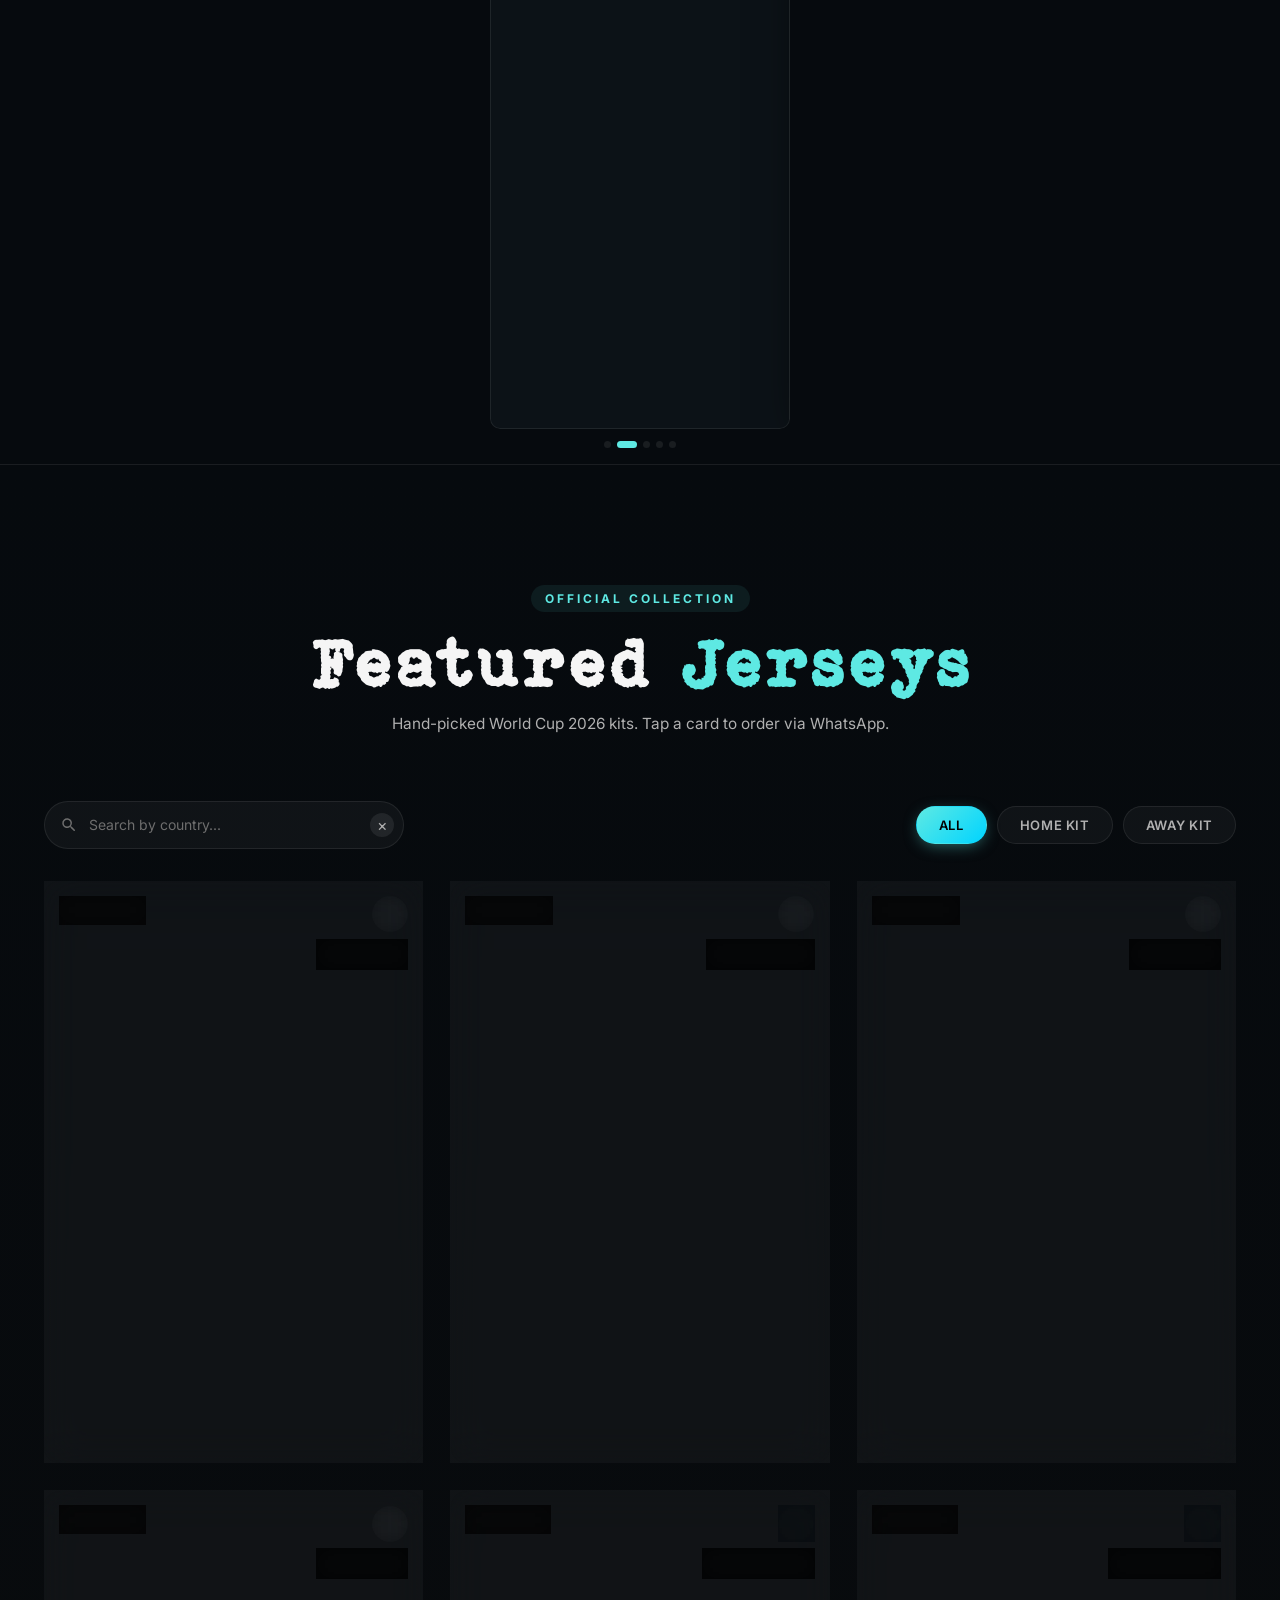
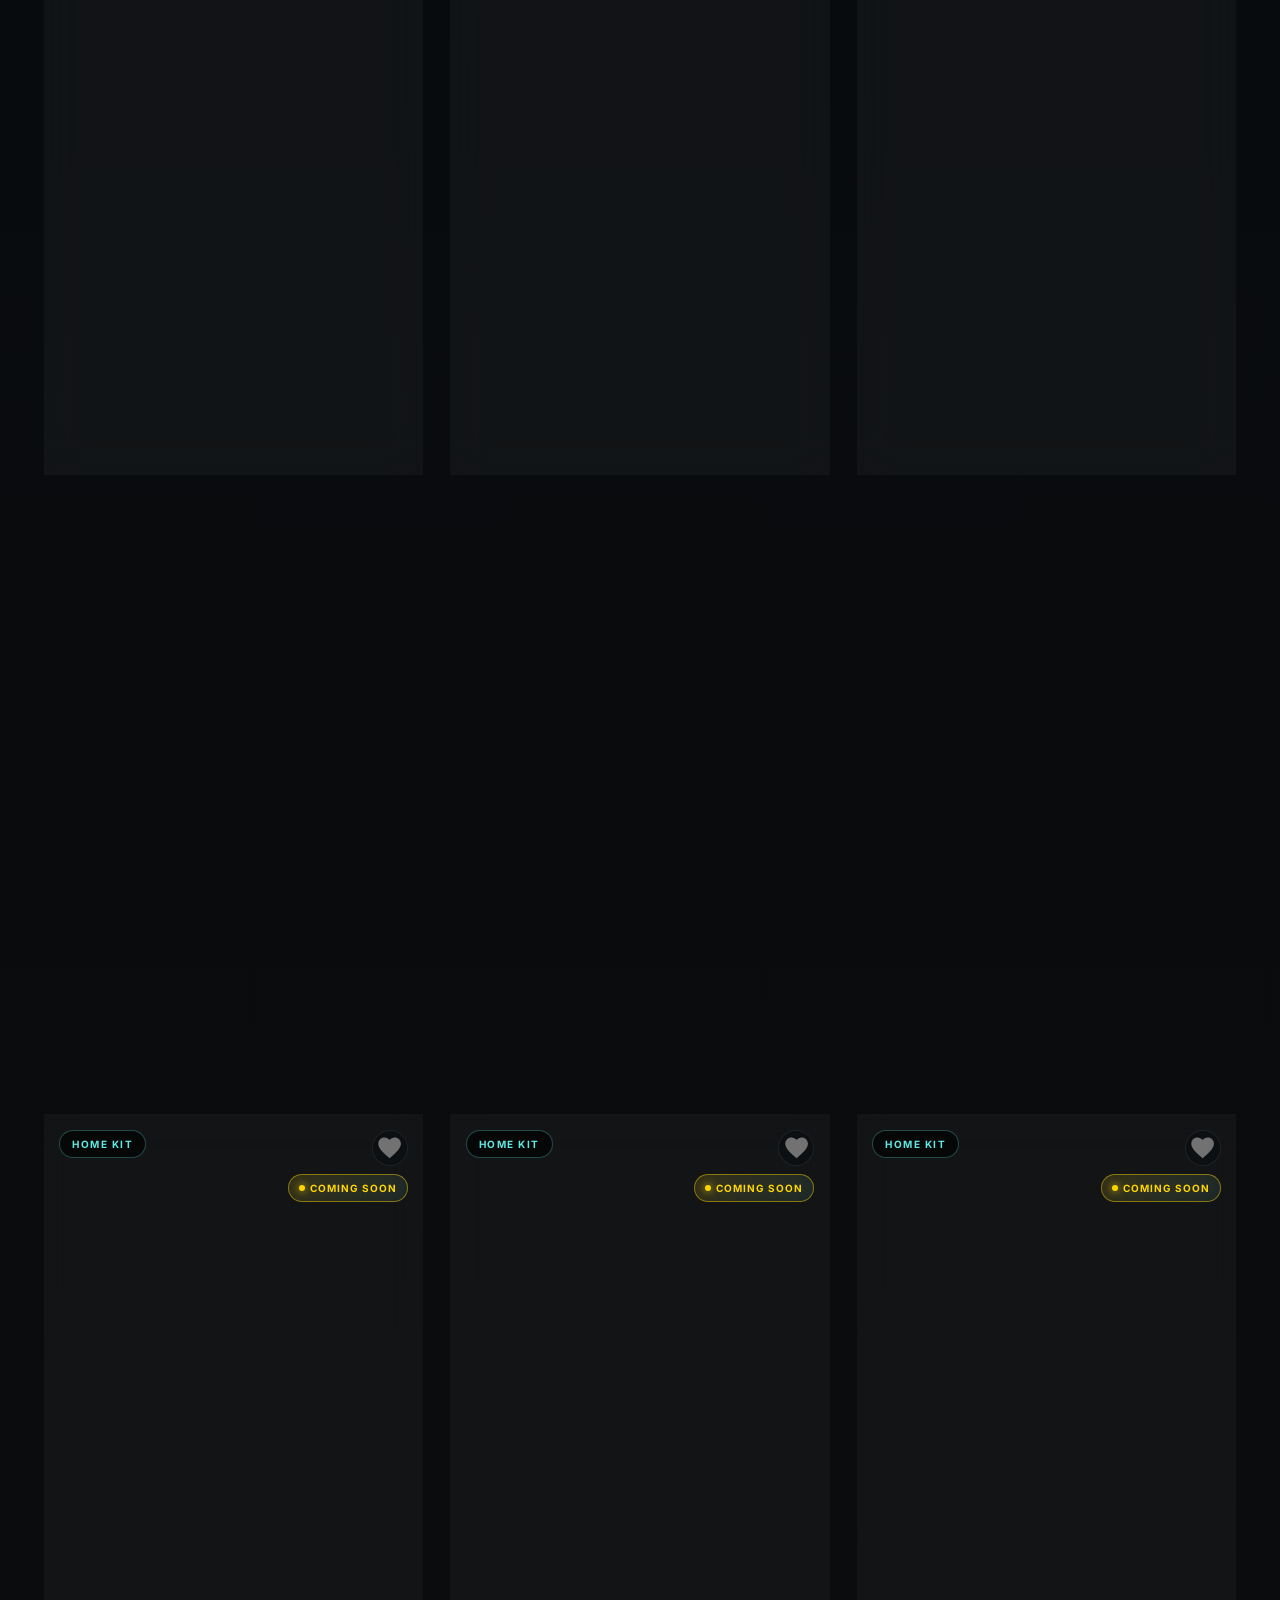
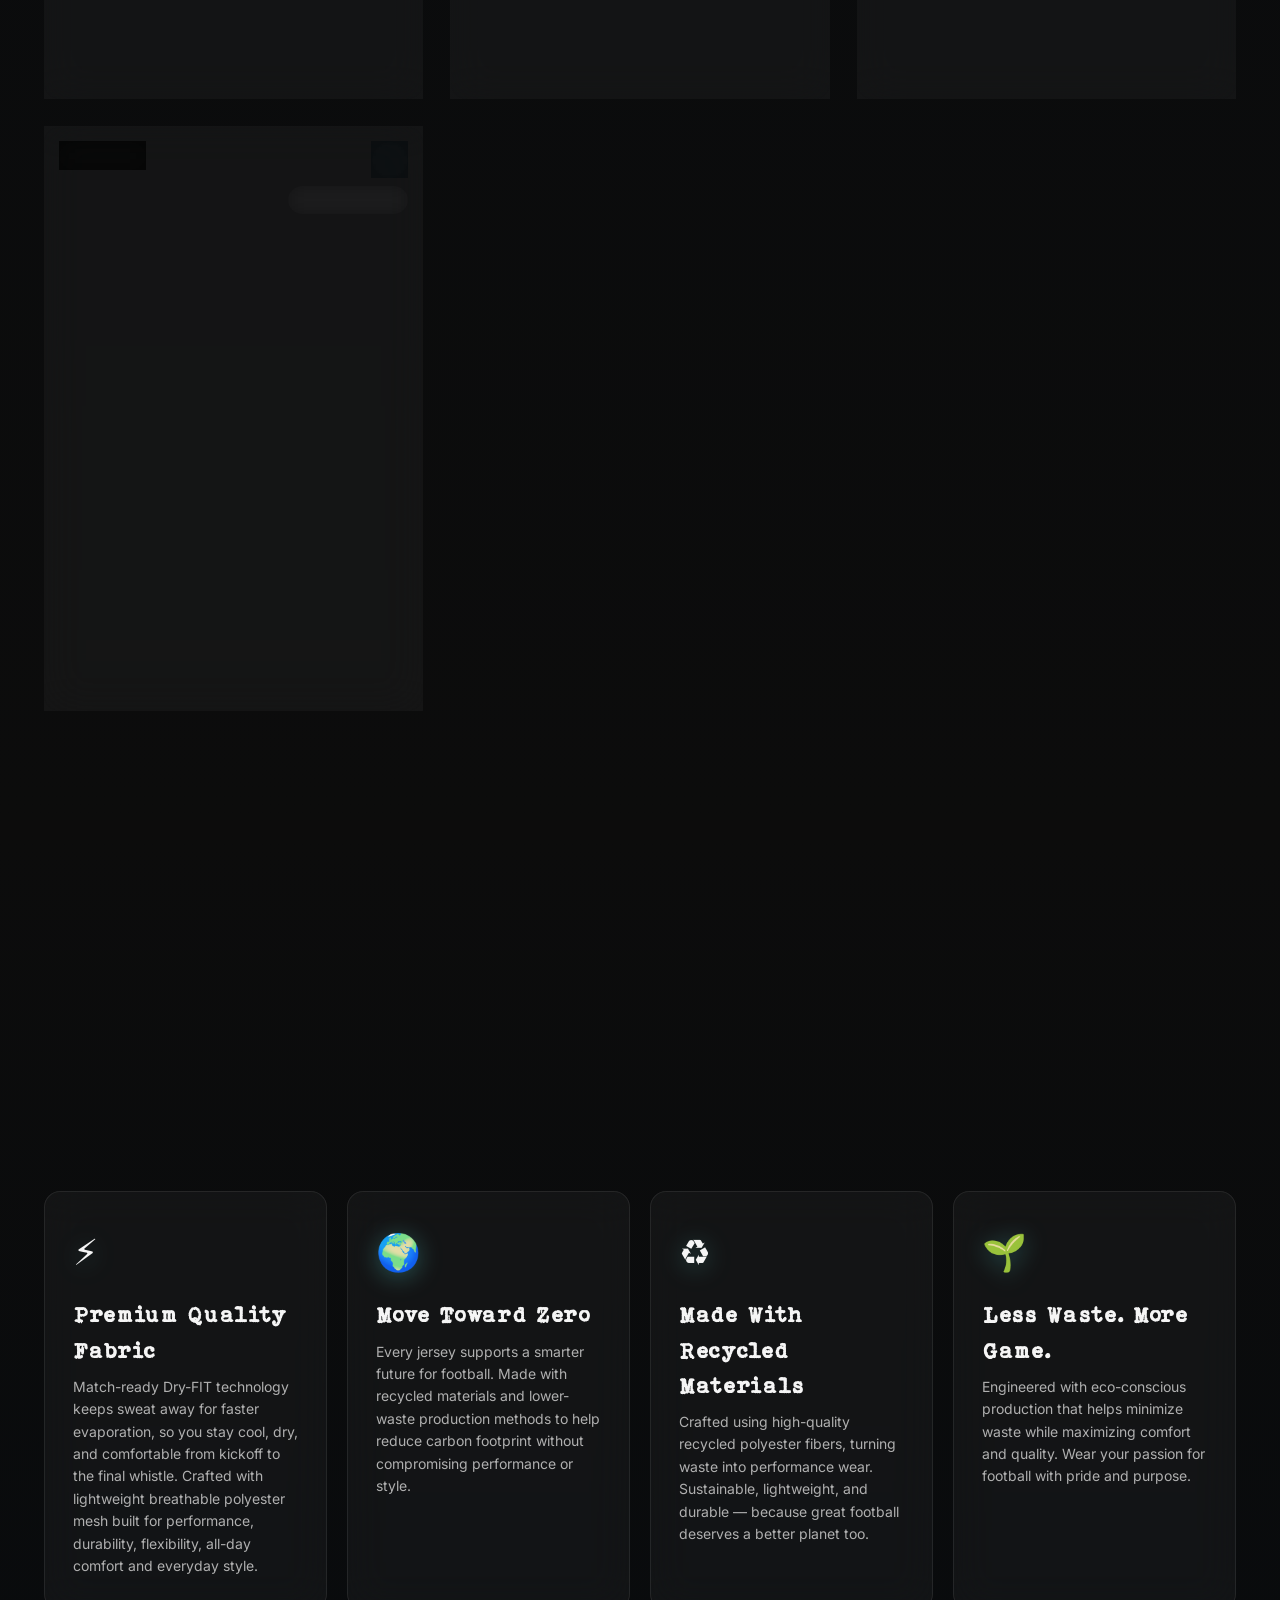
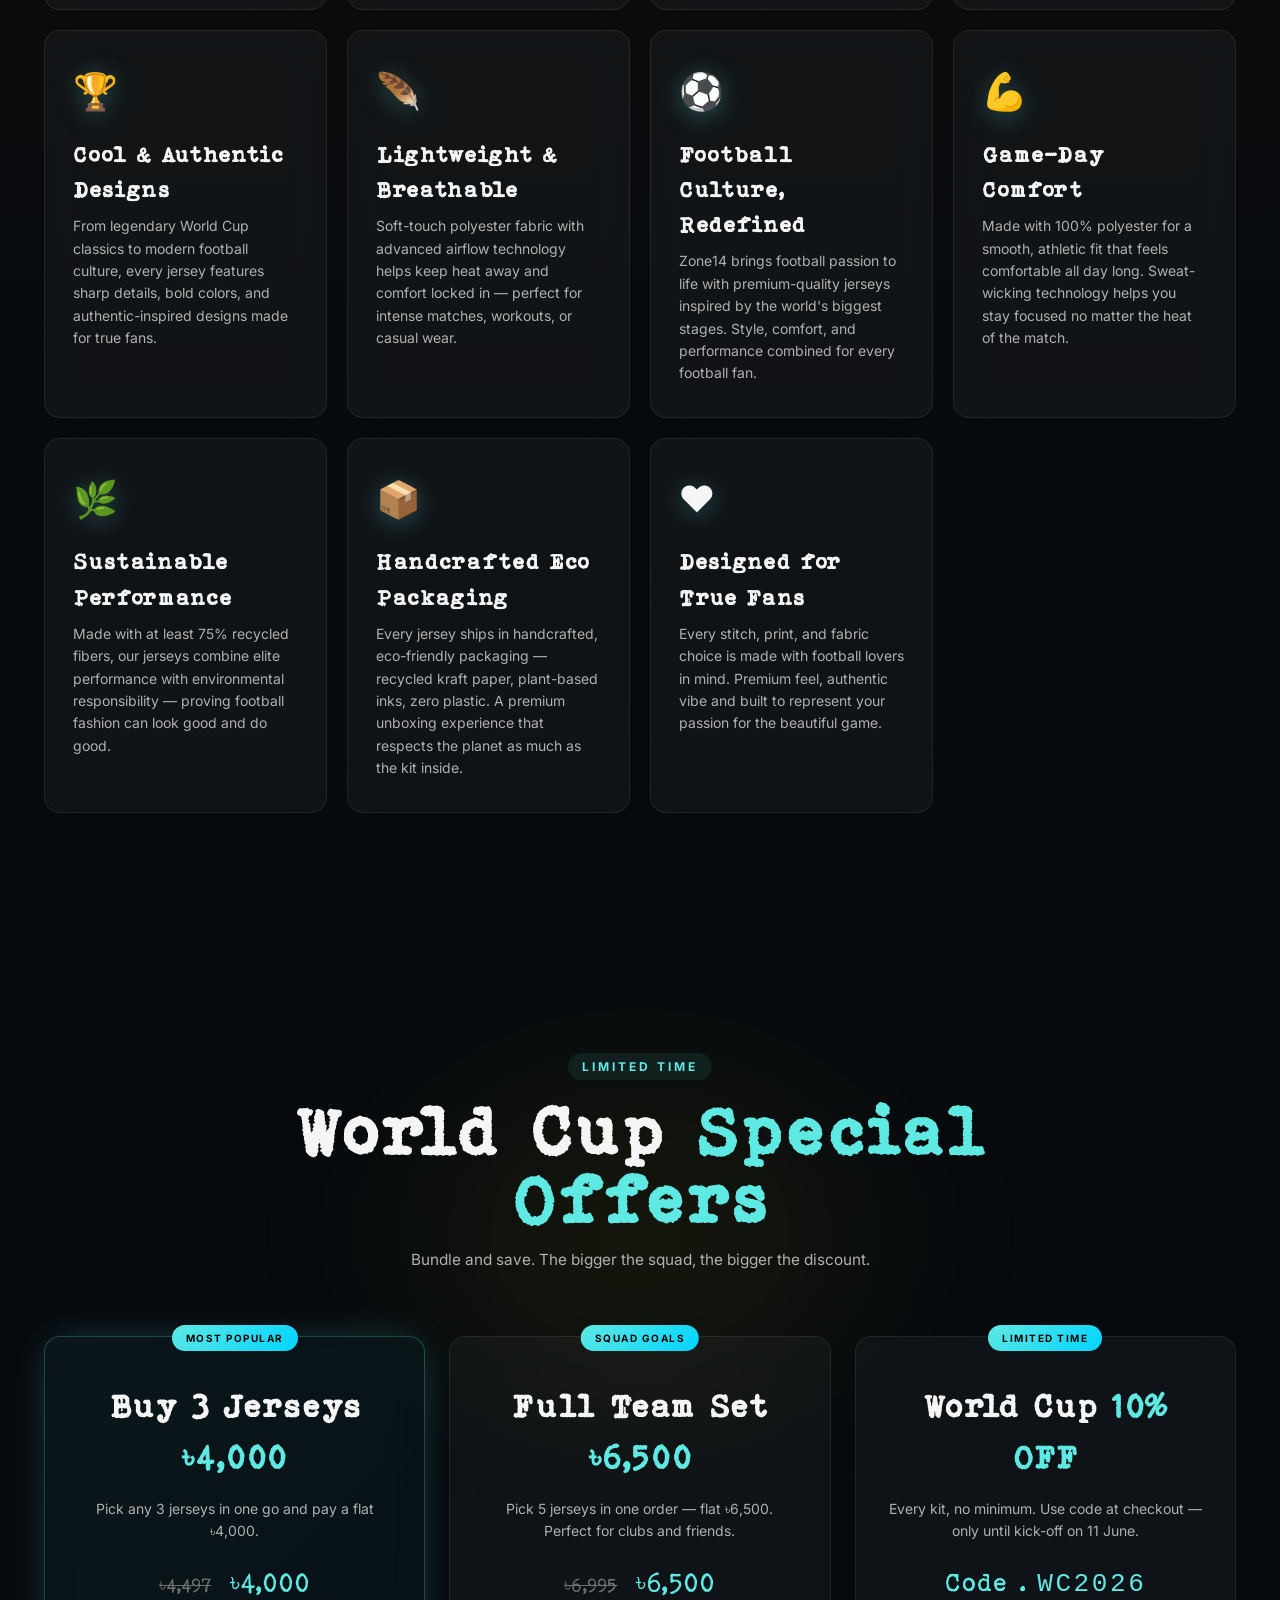
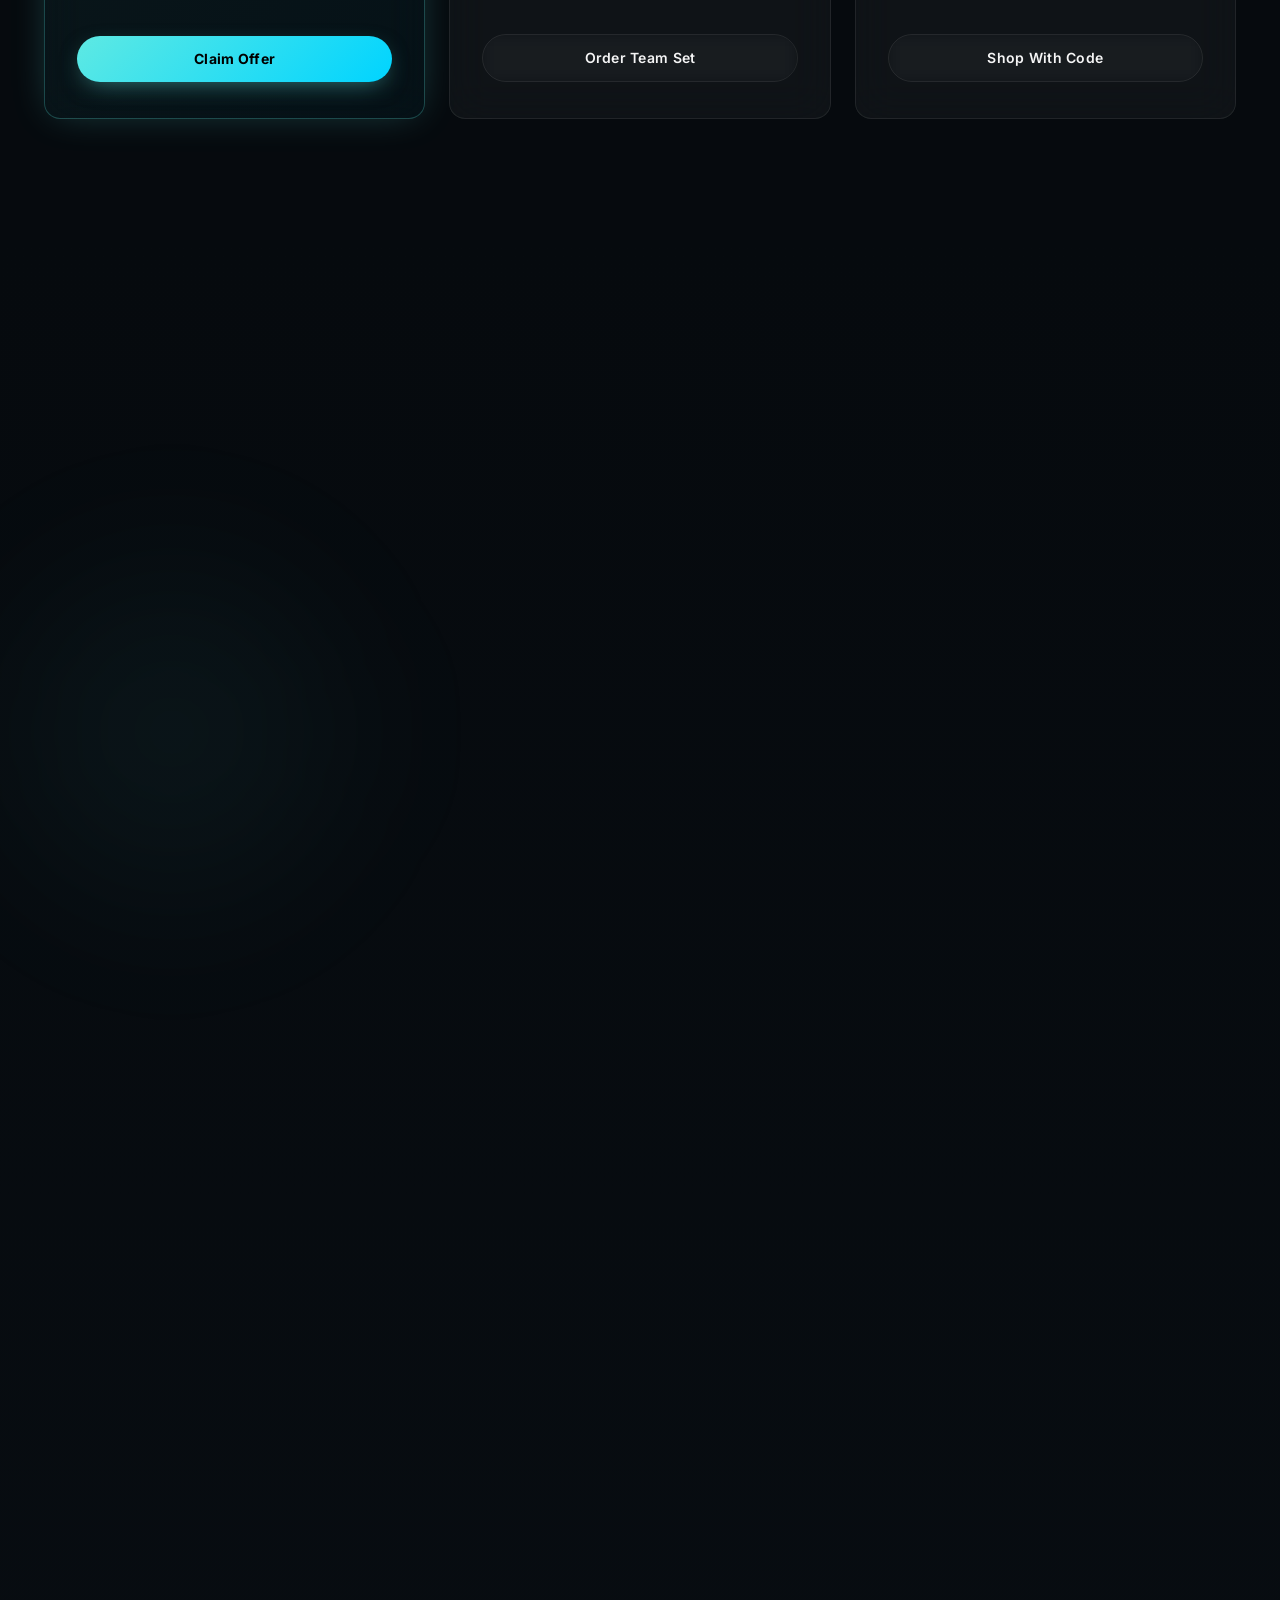
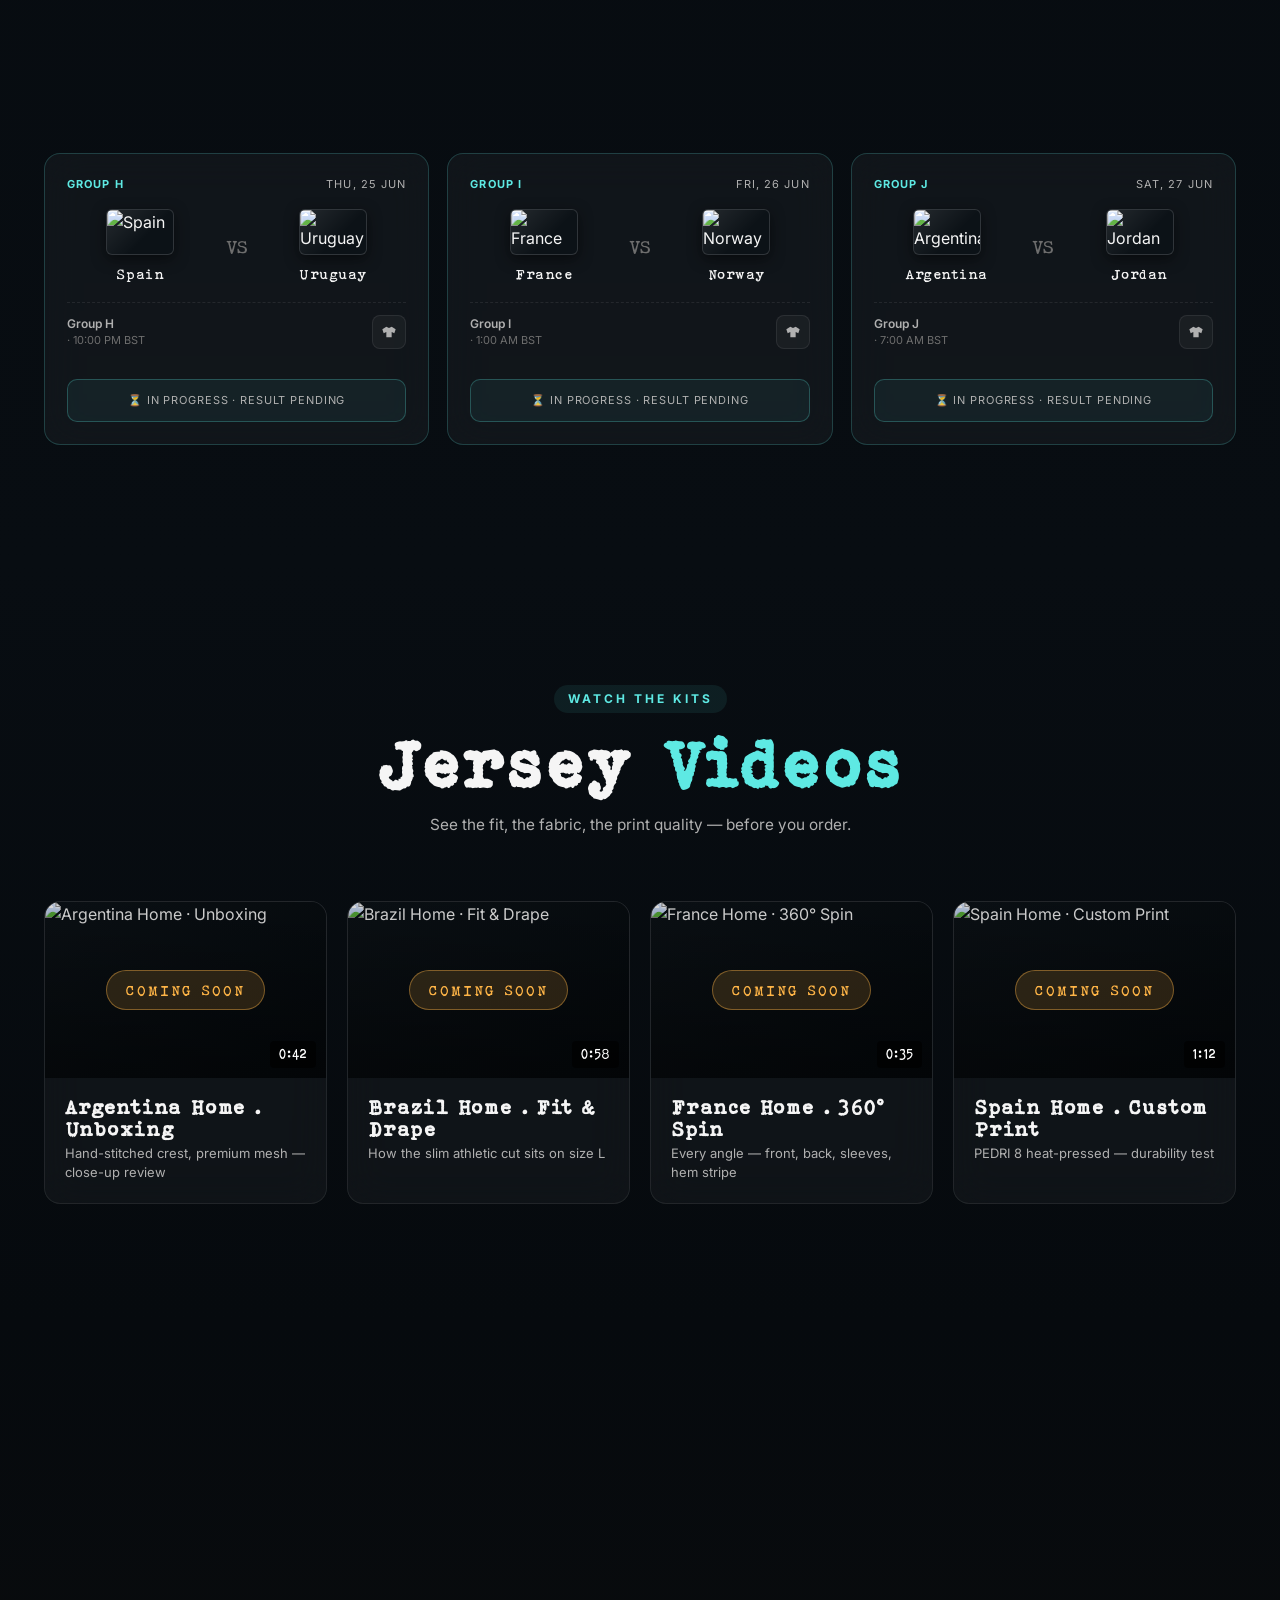
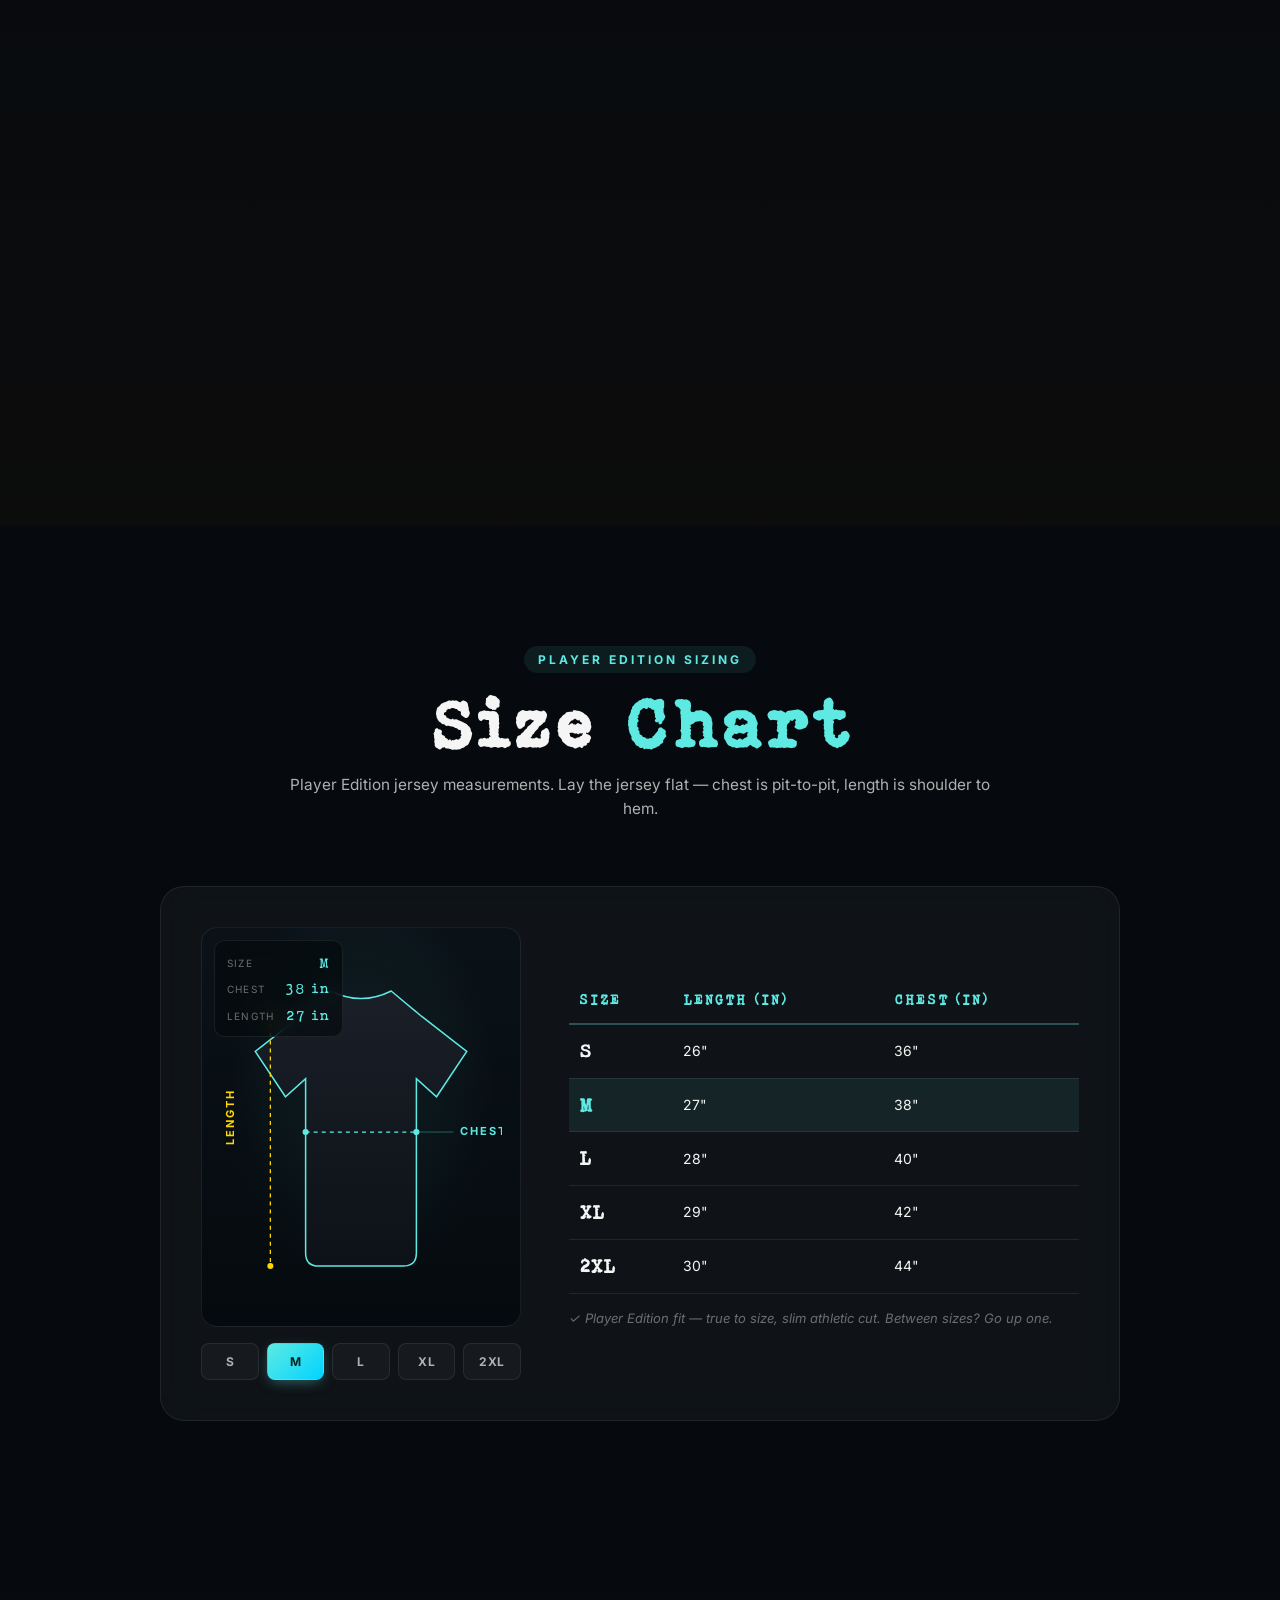
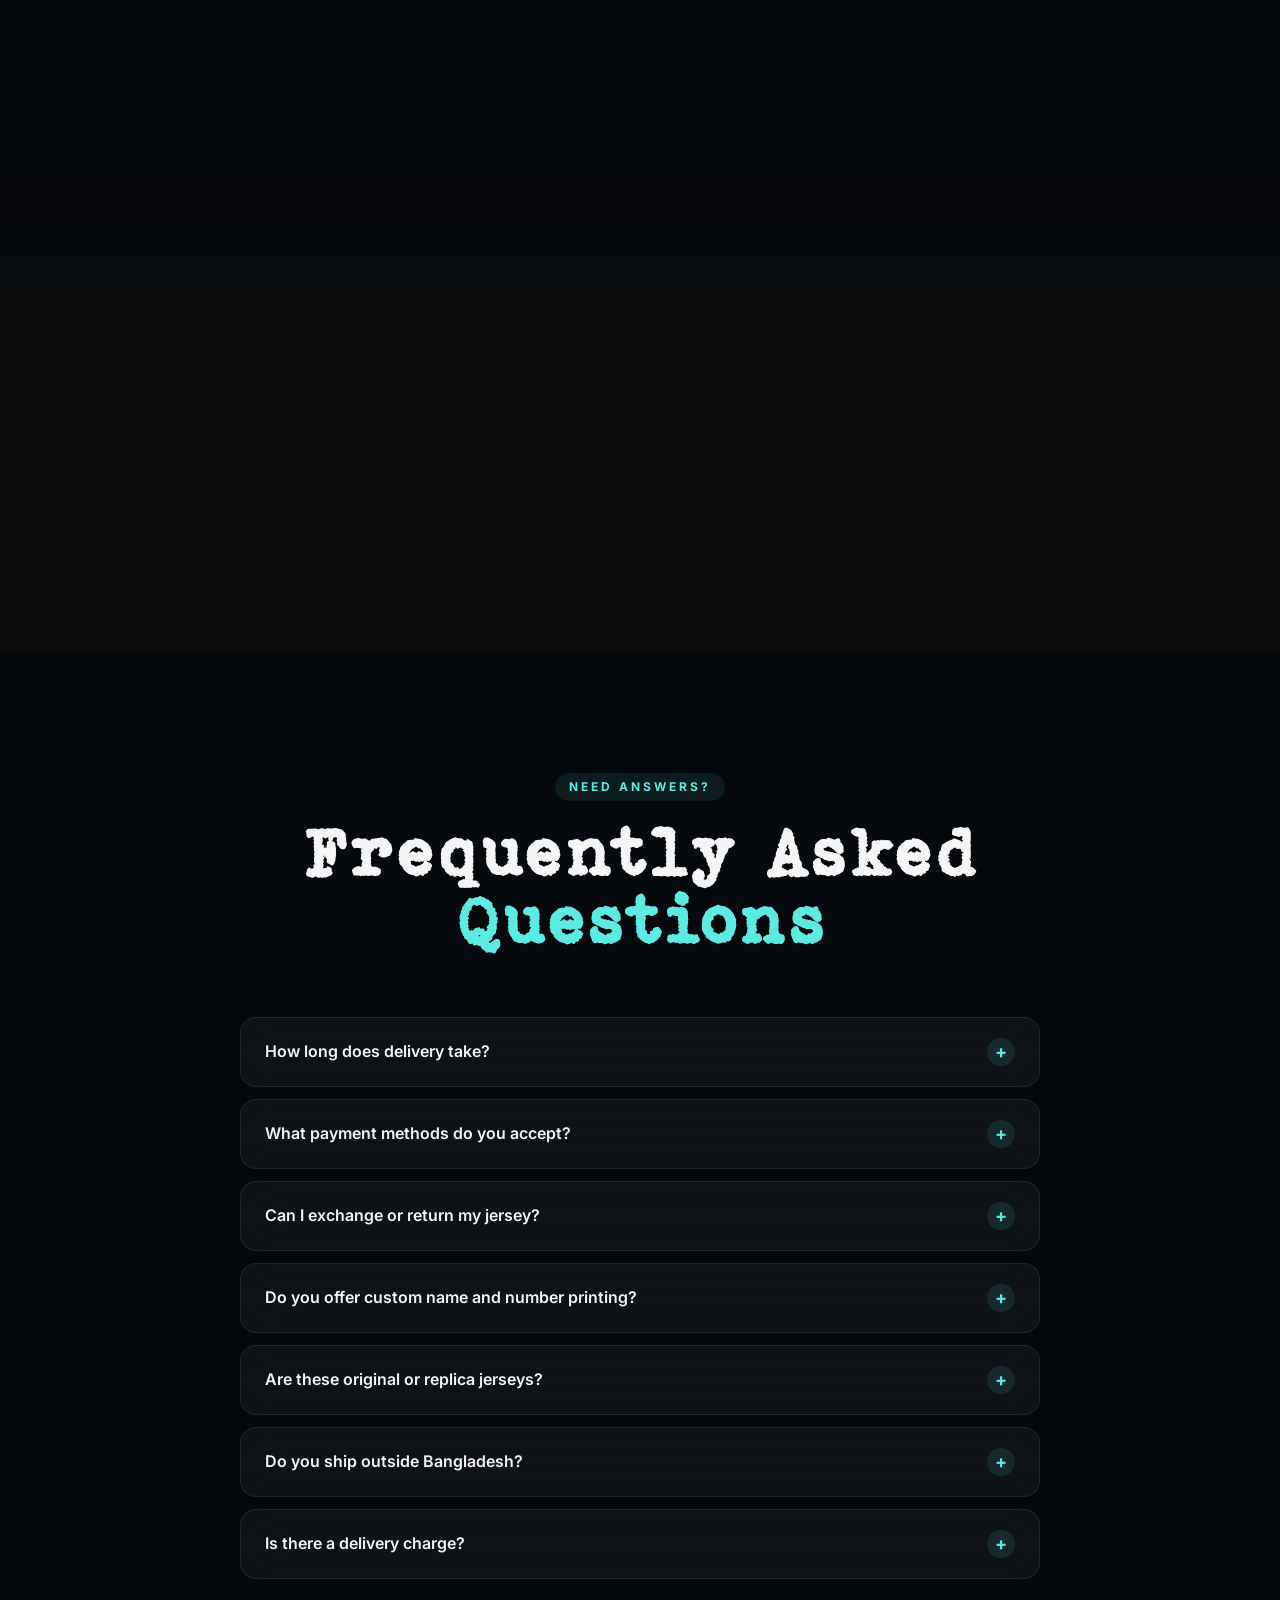
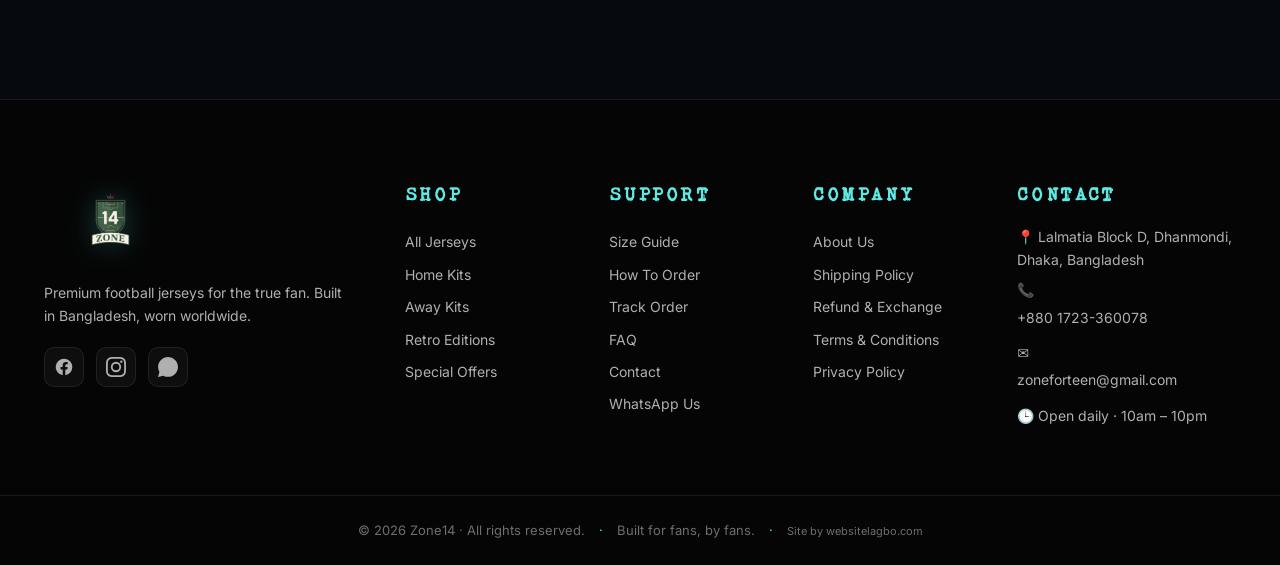
==== commit 9fe1b6f0: "fix(home): restore passive splash loader (drop the goal-game) The interactive 'score 3 to enter' loa" ====
--- a/index.html
+++ b/index.html
@@ -121,29 +121,24 @@
   <!-- Preconnect to the cdnfonts CDN since our @font-face rule fetches Bohemian Typewriter from there -->
   <link rel="preconnect" href="https://fonts.cdnfonts.com" crossorigin />
 
-  <!-- Mobile loading screen — interactive "score 3 to enter" goal game. Inlined
-       so it styles instantly and masks the load; mobile-only (desktop loads direct). -->
+  <!-- Mobile loading screen (football → goal). Inlined so it styles instantly
+       and masks the load; mobile-only so desktop isn't delayed. -->
   <style>
-    #preloader{position:fixed;inset:0;z-index:99999;background:radial-gradient(ellipse at 50% 28%,#0c1820 0%,#060a0e 72%);display:flex;flex-direction:column;align-items:center;justify-content:center;gap:16px;transition:opacity .55s ease,visibility .55s ease;-webkit-tap-highlight-color:transparent;user-select:none;-webkit-user-select:none;cursor:pointer;touch-action:manipulation}
+    #preloader{position:fixed;inset:0;z-index:99999;background:#060a0e;display:flex;flex-direction:column;align-items:center;justify-content:center;gap:30px;transition:opacity .55s ease,visibility .55s ease}
     #preloader.done{opacity:0;visibility:hidden;pointer-events:none}
     @media(min-width:700px){#preloader{display:none}}
-    .gg-head{font-family:'Bebas Neue',Inter,system-ui,sans-serif;font-weight:800;letter-spacing:.16em;font-size:26px;color:#fff}
-    .gg-head span{color:#5ee9e3}
-    .gg-arena{position:relative;width:280px;height:222px}
-    .gg-goal{position:absolute;top:2px;left:50%;margin-left:-96px;width:192px;height:78px;border:4px solid #eef4f5;border-bottom:none;border-radius:6px 6px 0 0;background:repeating-linear-gradient(45deg,rgba(238,244,245,.14) 0 1px,transparent 1px 12px),repeating-linear-gradient(-45deg,rgba(238,244,245,.14) 0 1px,transparent 1px 12px);box-shadow:0 0 22px rgba(94,233,227,.2)}
-    .gg-goal.shake{animation:gg-shake .28s ease}
-    @keyframes gg-shake{0%,100%{transform:translateX(0)}25%{transform:translateX(-3px)}75%{transform:translateX(3px)}}
-    .gg-keeper{position:absolute;bottom:2px;left:50%;margin-left:-15px;width:30px;height:42px;border-radius:8px 8px 4px 4px;background:linear-gradient(180deg,#2bd4cf,#179e9a);box-shadow:0 2px 6px rgba(0,0,0,.4);transition:transform .42s ease}
-    .gg-keeper::before{content:'';position:absolute;top:-9px;left:50%;margin-left:-6px;width:12px;height:12px;border-radius:50%;background:#e9c9a8}
-    .gg-pitch{position:absolute;left:0;right:0;bottom:0;height:3px;background:linear-gradient(90deg,transparent,#5ee9e3,transparent);opacity:.5}
-    .gg-ball{position:absolute;bottom:10px;left:50%;margin-left:-14px;width:28px;height:28px;border-radius:50%;background:radial-gradient(circle at 34% 30%,#fff 0 36%,#d7dde0 60%,#a9b1b5 100%);box-shadow:0 6px 12px rgba(0,0,0,.5),inset -3px -4px 6px rgba(0,0,0,.22);will-change:transform}
-    .gg-ball::after{content:'';position:absolute;inset:0;border-radius:50%;background:radial-gradient(circle at 50% 44%,#1b2128 0 15%,transparent 17%);opacity:.8}
-    .gg-score{font-family:'Bebas Neue',Inter,system-ui,sans-serif;letter-spacing:.14em;color:#cfe9e7;font-size:15px;text-transform:uppercase}
-    .gg-score b{color:#5ee9e3;font-size:19px}
-    .gg-hint{font-family:Inter,system-ui,sans-serif;font-size:12px;letter-spacing:.03em;color:#8aa0a3}
-    .gg-skip{margin-top:2px;background:none;border:1px solid rgba(255,255,255,.18);color:#9fb3b5;font:600 11px/1 Inter,system-ui,sans-serif;letter-spacing:.1em;text-transform:uppercase;padding:7px 16px;border-radius:999px;cursor:pointer}
-    .gg-skip:active{background:rgba(255,255,255,.08)}
-    @media(prefers-reduced-motion:reduce){.gg-ball,.gg-keeper{transition-duration:.001ms}}
+    .pl-scene{position:relative;width:210px;height:140px}
+    .pl-goal{position:absolute;right:6px;top:6px;width:128px;height:92px;border:4px solid #eef4f5;border-bottom:none;border-radius:5px 5px 0 0;background:repeating-linear-gradient(45deg,rgba(238,244,245,.16) 0 1px,transparent 1px 13px),repeating-linear-gradient(-45deg,rgba(238,244,245,.16) 0 1px,transparent 1px 13px);box-shadow:0 0 22px rgba(94,233,227,.22)}
+    .pl-ground{position:absolute;left:0;right:0;bottom:0;height:3px;background:linear-gradient(90deg,transparent,#5ee9e3,transparent);opacity:.55}
+    .pl-ball{position:absolute;left:2px;bottom:6px;width:30px;height:30px;border-radius:50%;background:radial-gradient(circle at 34% 30%,#fff 0 36%,#d7dde0 60%,#a9b1b5 100%);box-shadow:0 6px 12px rgba(0,0,0,.55),inset -3px -4px 6px rgba(0,0,0,.22);animation:pl-shoot 1.9s cubic-bezier(.42,0,.25,1) infinite}
+    .pl-ball::after{content:'';position:absolute;inset:0;border-radius:50%;background:radial-gradient(circle at 50% 44%,#1b2128 0 15%,transparent 17%);opacity:.8}
+    @keyframes pl-shoot{0%{transform:translate(0,0) rotate(0);opacity:0}10%{opacity:1}58%{transform:translate(116px,-86px) rotate(400deg)}76%{transform:translate(150px,-62px) rotate(540deg)}90%{transform:translate(150px,-60px) rotate(560deg);opacity:1}100%{transform:translate(150px,-60px) rotate(560deg);opacity:0}}
+    .pl-cap{font-family:'Bebas Neue',Inter,system-ui,sans-serif;letter-spacing:.22em;color:#cfe9e7;font-size:13px;text-transform:uppercase;display:flex;align-items:center;gap:11px}
+    .pl-cap b{color:#fff;font-weight:800;letter-spacing:.16em}.pl-cap b span{color:#5ee9e3}
+    .pl-dots{display:inline-flex;gap:5px}.pl-dots i{width:6px;height:6px;border-radius:50%;background:#5ee9e3;animation:pl-bounce 1s infinite ease-in-out}
+    .pl-dots i:nth-child(2){animation-delay:.15s}.pl-dots i:nth-child(3){animation-delay:.3s}
+    @keyframes pl-bounce{0%,80%,100%{transform:scale(.5);opacity:.4}40%{transform:scale(1);opacity:1}}
+    @media(prefers-reduced-motion:reduce){.pl-ball,.pl-dots i{animation-duration:.001ms!important}}
   </style>
 
   <link rel="stylesheet" href="styles.css" />
@@ -170,60 +165,23 @@
 </head>
 <body>
 
-  <!-- ============ MOBILE LOADING SCREEN — "score 3 to enter" goal game ============ -->
+  <!-- ============ MOBILE LOADING SCREEN (football → goal) ============ -->
   <div id="preloader" aria-hidden="true">
-    <div class="gg-head">ZONE<span>14</span></div>
-    <div class="gg-arena">
-      <div class="gg-goal"><span class="gg-keeper"></span></div>
-      <div class="gg-pitch"></div>
-      <div class="gg-ball"></div>
-    </div>
-    <div class="gg-score">Goals <b>0</b> / 3</div>
-    <div class="gg-hint">Tap anywhere to shoot — score 3 to enter</div>
-    <button type="button" class="gg-skip">Skip &#9656;</button>
+    <div class="pl-scene">
+      <div class="pl-goal"></div>
+      <div class="pl-ground"></div>
+      <div class="pl-ball"></div>
+    </div>
+    <div class="pl-cap"><b>ZONE<span>14</span></b> · loading <span class="pl-dots"><i></i><i></i><i></i></span></div>
   </div>
   <script>
     (function () {
-      var pl = document.getElementById('preloader');
-      if (!pl) return;
-      var ball = pl.querySelector('.gg-ball'), goal = pl.querySelector('.gg-goal'),
-          keeper = pl.querySelector('.gg-keeper'), scoreB = pl.querySelector('.gg-score b'),
-          hint = pl.querySelector('.gg-hint'), skip = pl.querySelector('.gg-skip');
-      var NEED = 3, goals = 0, busy = false, done = false, ready = false;
-
-      function reveal() { if (done) return; done = true; pl.classList.add('done'); }
-      window.addEventListener('load', function () { ready = true; });
-      setTimeout(reveal, 15000);                 // hard safety cap — never trap a visitor
-      if (skip) skip.addEventListener('pointerdown', function (e) { e.stopPropagation(); reveal(); });
-
-      function shoot() {
-        if (busy || done) return;
-        busy = true;
-        var tx = Math.round(Math.random() * 110 - 55);
-        keeper.style.transform = 'translateX(' + (Math.random() < 0.5 ? -38 : 38) + 'px)';
-        ball.style.transition = 'transform .48s cubic-bezier(.3,.7,.3,1)';
-        ball.style.transform = 'translate(' + tx + 'px,-138px) scale(.62) rotate(460deg)';
-        setTimeout(function () {
-          goal.classList.add('shake');
-          goals++;
-          if (scoreB) scoreB.textContent = goals;
-          setTimeout(function () { goal.classList.remove('shake'); }, 280);
-          if (goals >= NEED) {
-            if (hint) hint.textContent = 'GOAL! Entering…';
-            setTimeout(function () {
-              if (ready) reveal(); else window.addEventListener('load', reveal);
-              setTimeout(reveal, 2000);          // in case load already fired
-            }, 550);
-            return;
-          }
-          ball.style.transition = 'none';
-          ball.style.transform = 'none';
-          keeper.style.transform = 'none';
-          void ball.offsetWidth;                 // reflow so the next shot animates
-          busy = false;
-        }, 500);
-      }
-      pl.addEventListener('pointerdown', shoot);
+      var t0 = Date.now();
+      function hide() { var p = document.getElementById('preloader'); if (p) p.classList.add('done'); }
+      // Hide once the page has loaded, but keep it up at least 1.5s so the goal plays.
+      window.addEventListener('load', function () { setTimeout(hide, Math.max(0, 1500 - (Date.now() - t0))); });
+      // Safety net — never trap the user if something stalls.
+      setTimeout(hide, 5000);
     })();
   </script>
 
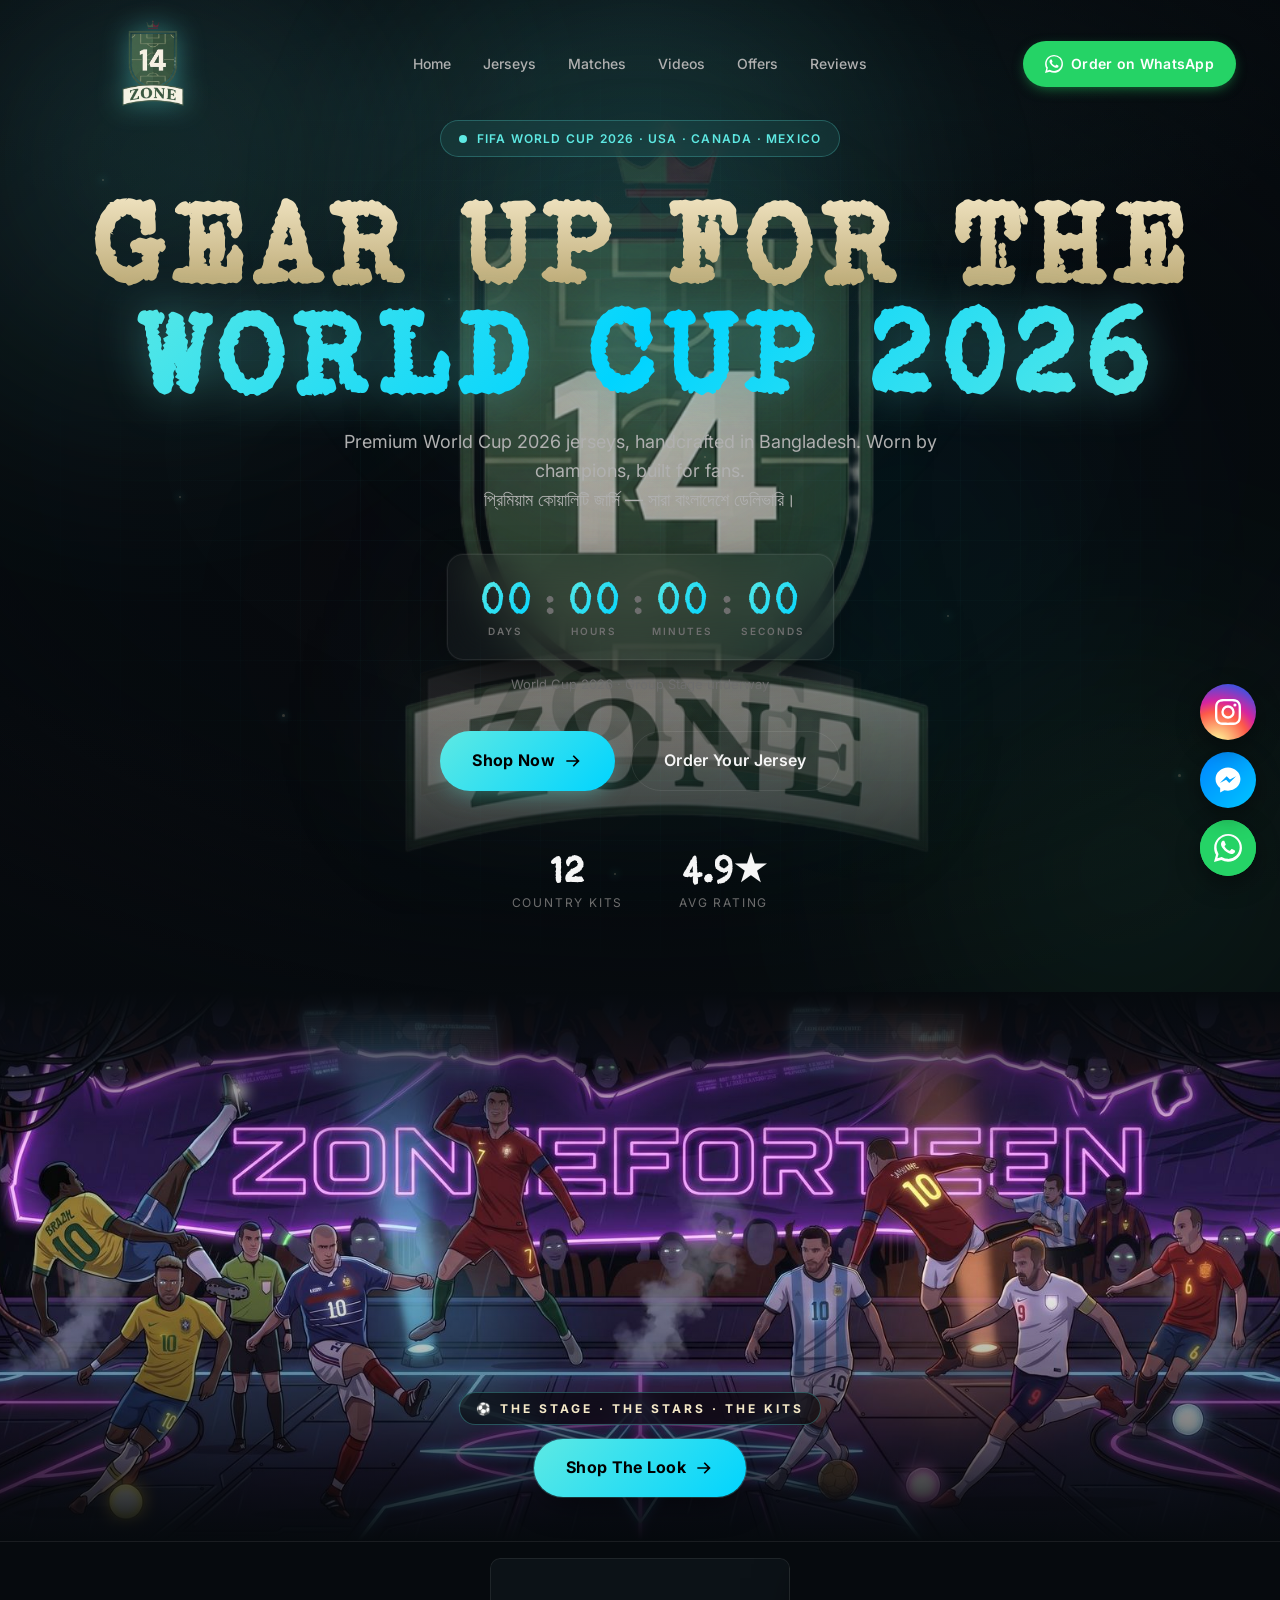
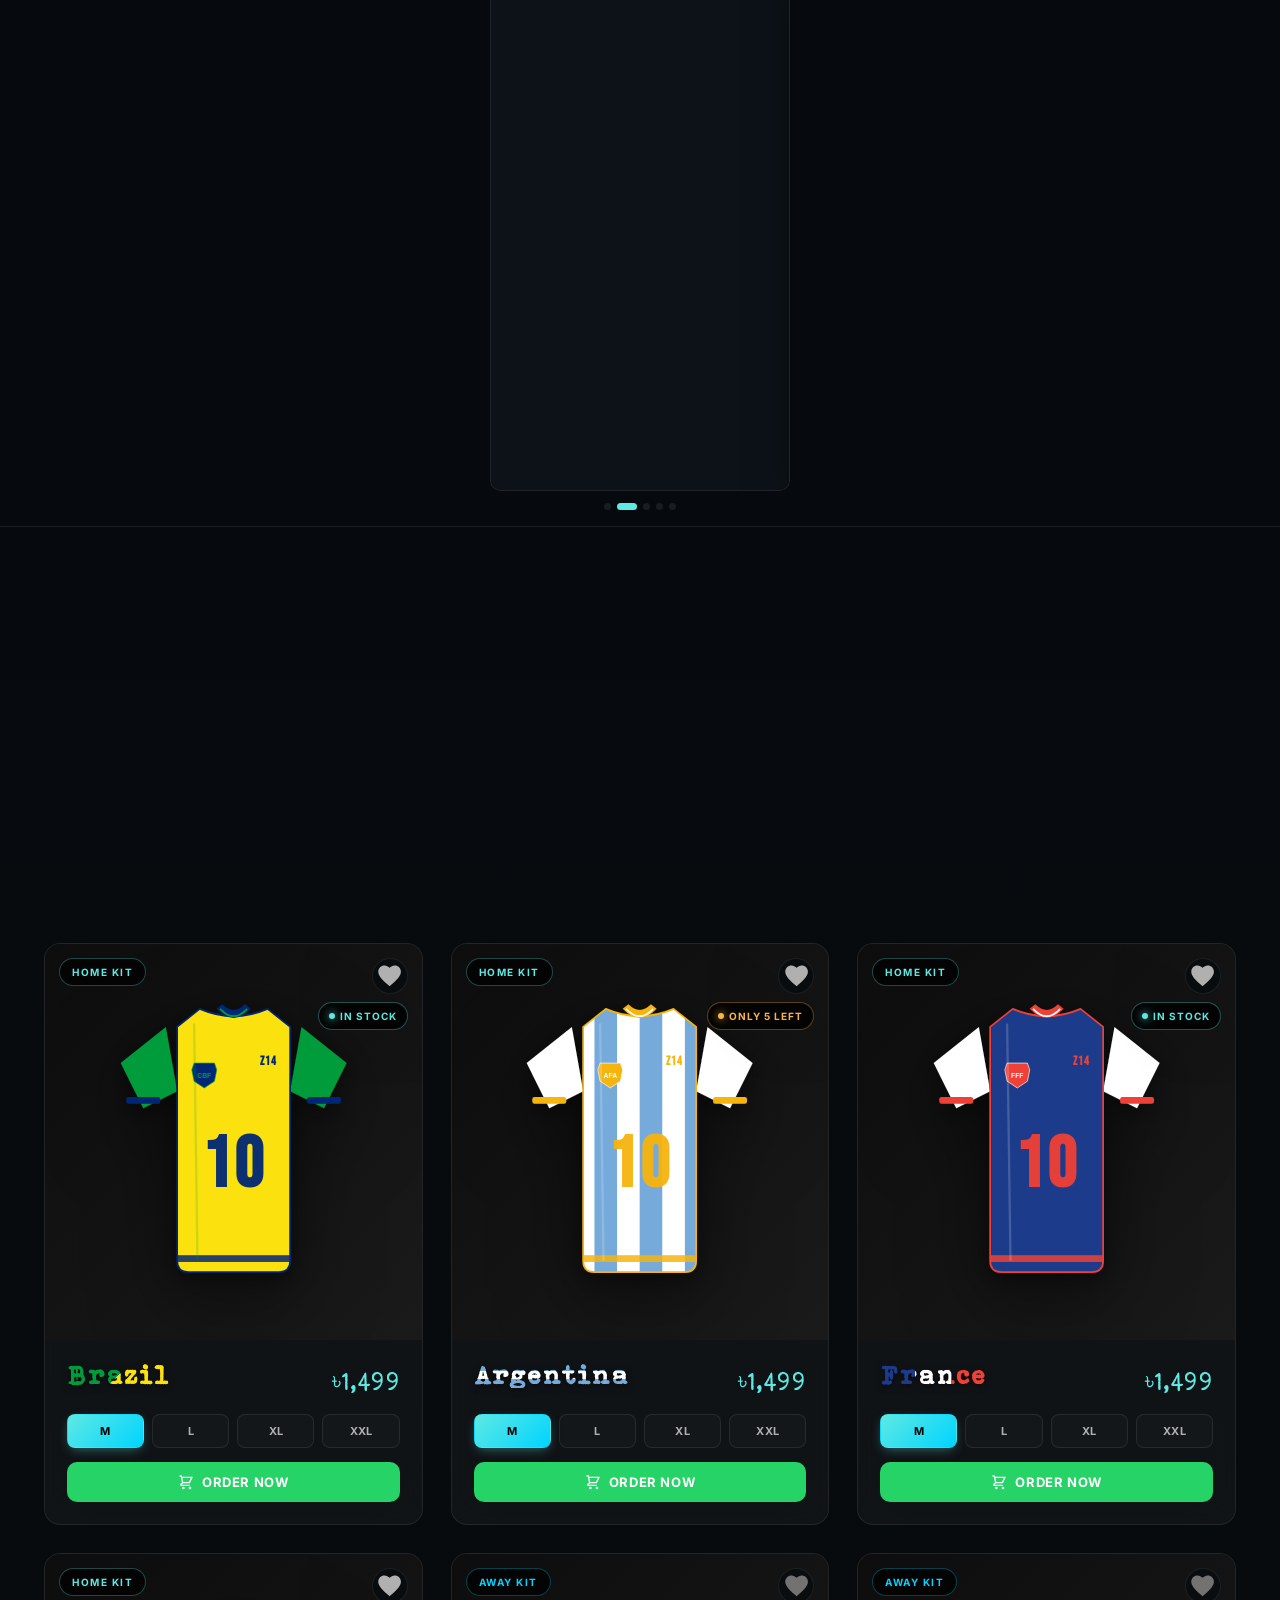
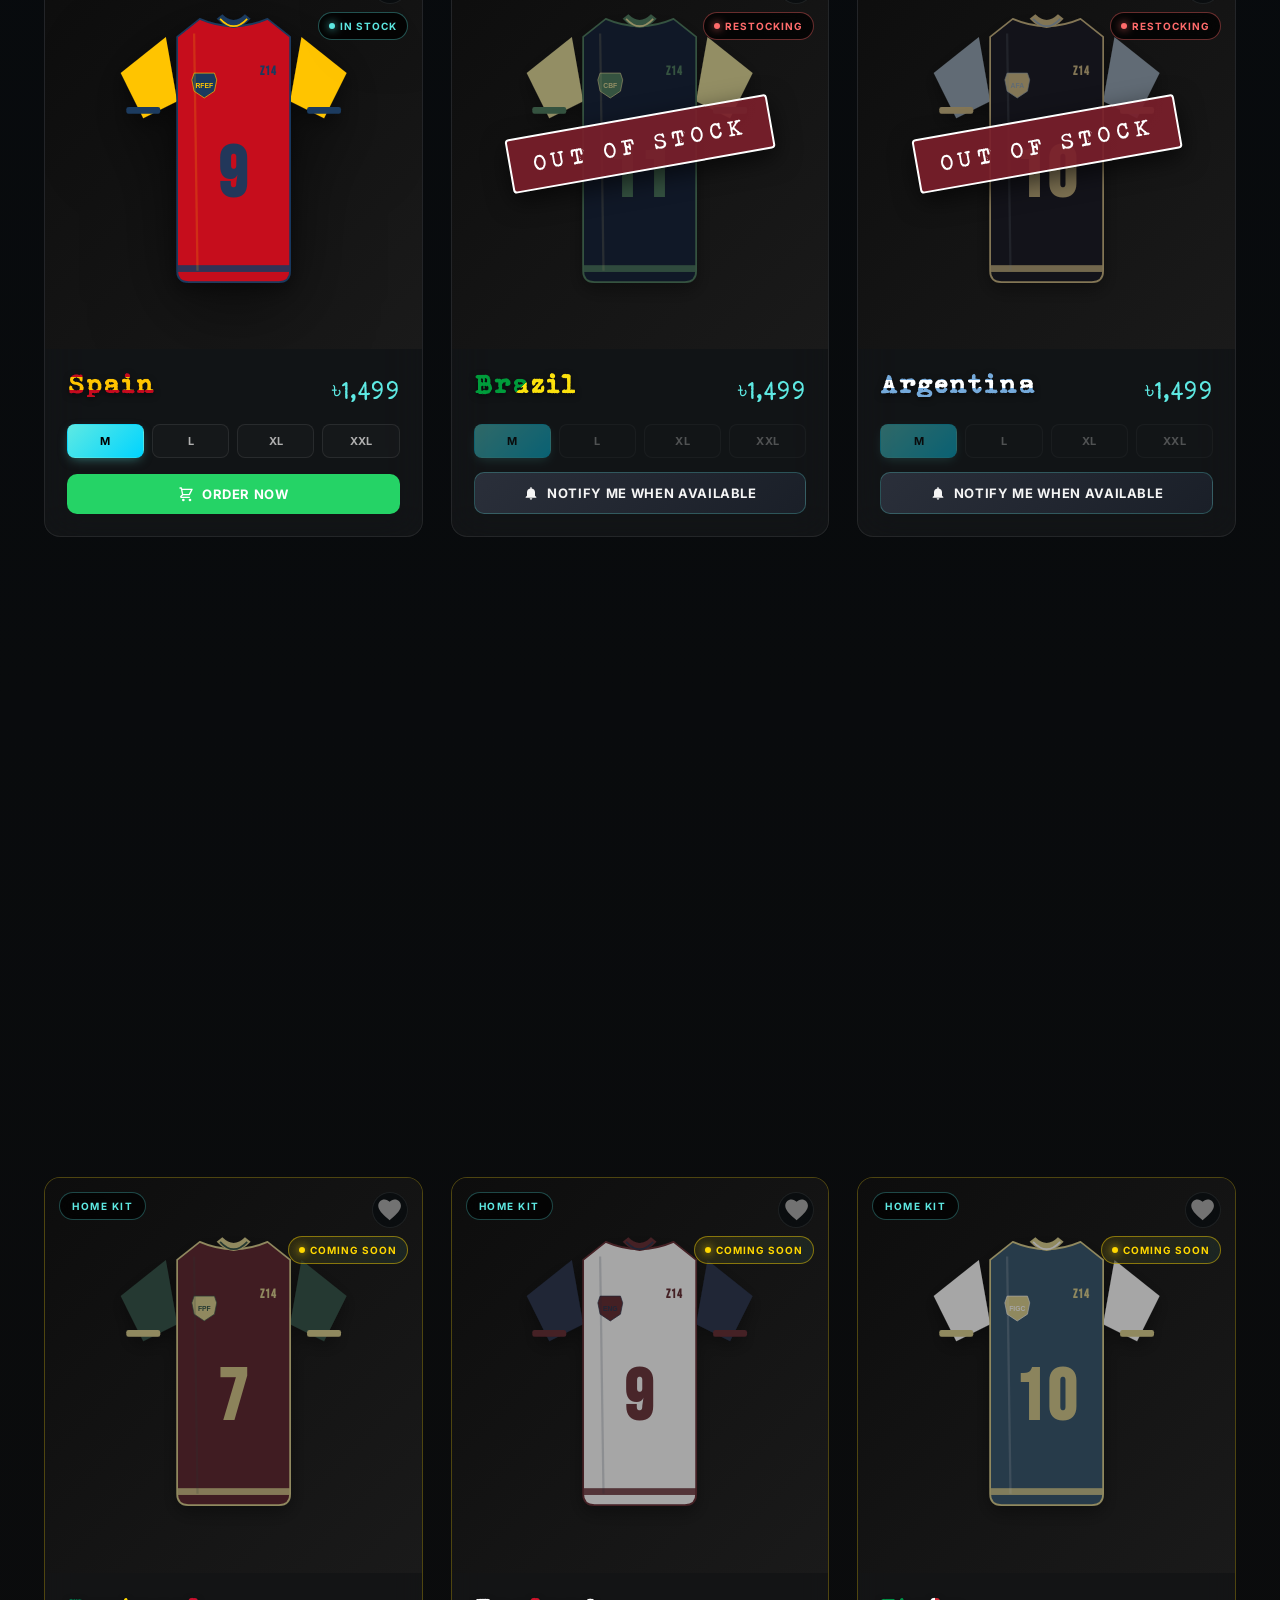
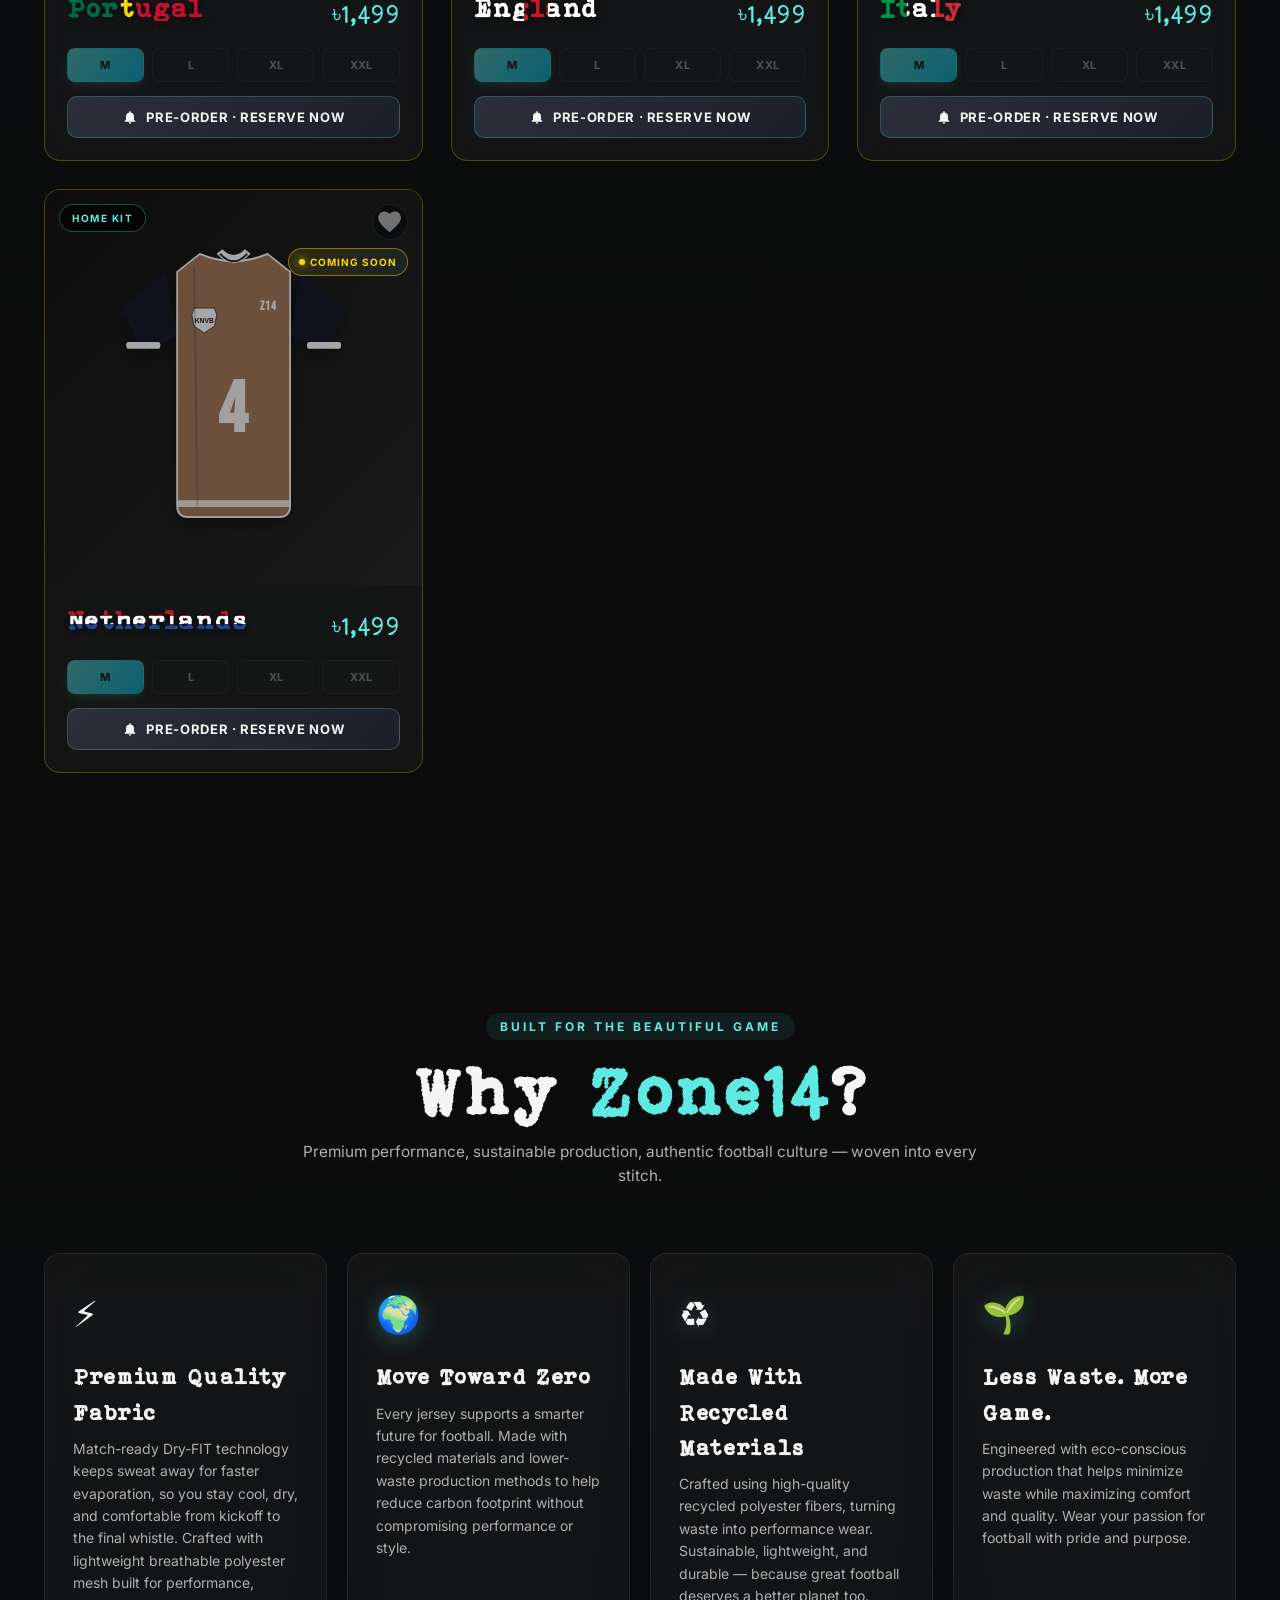
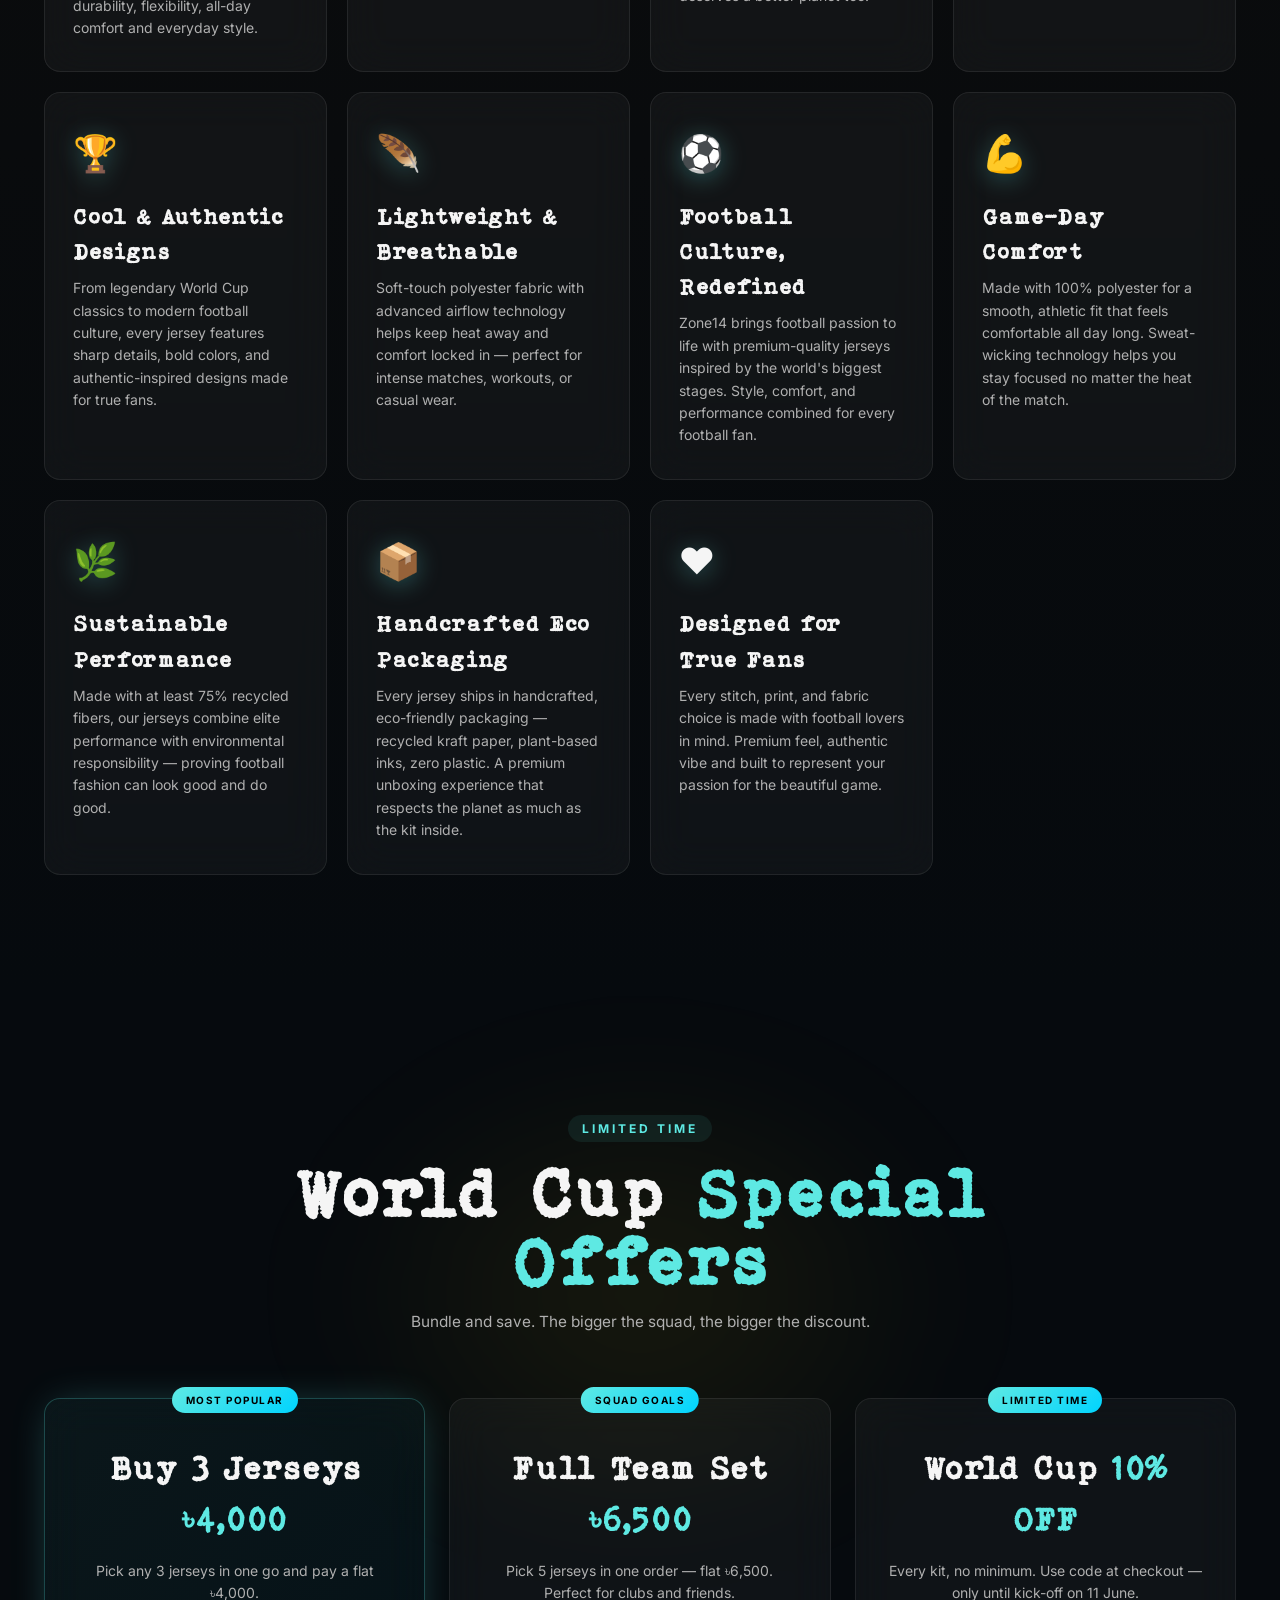
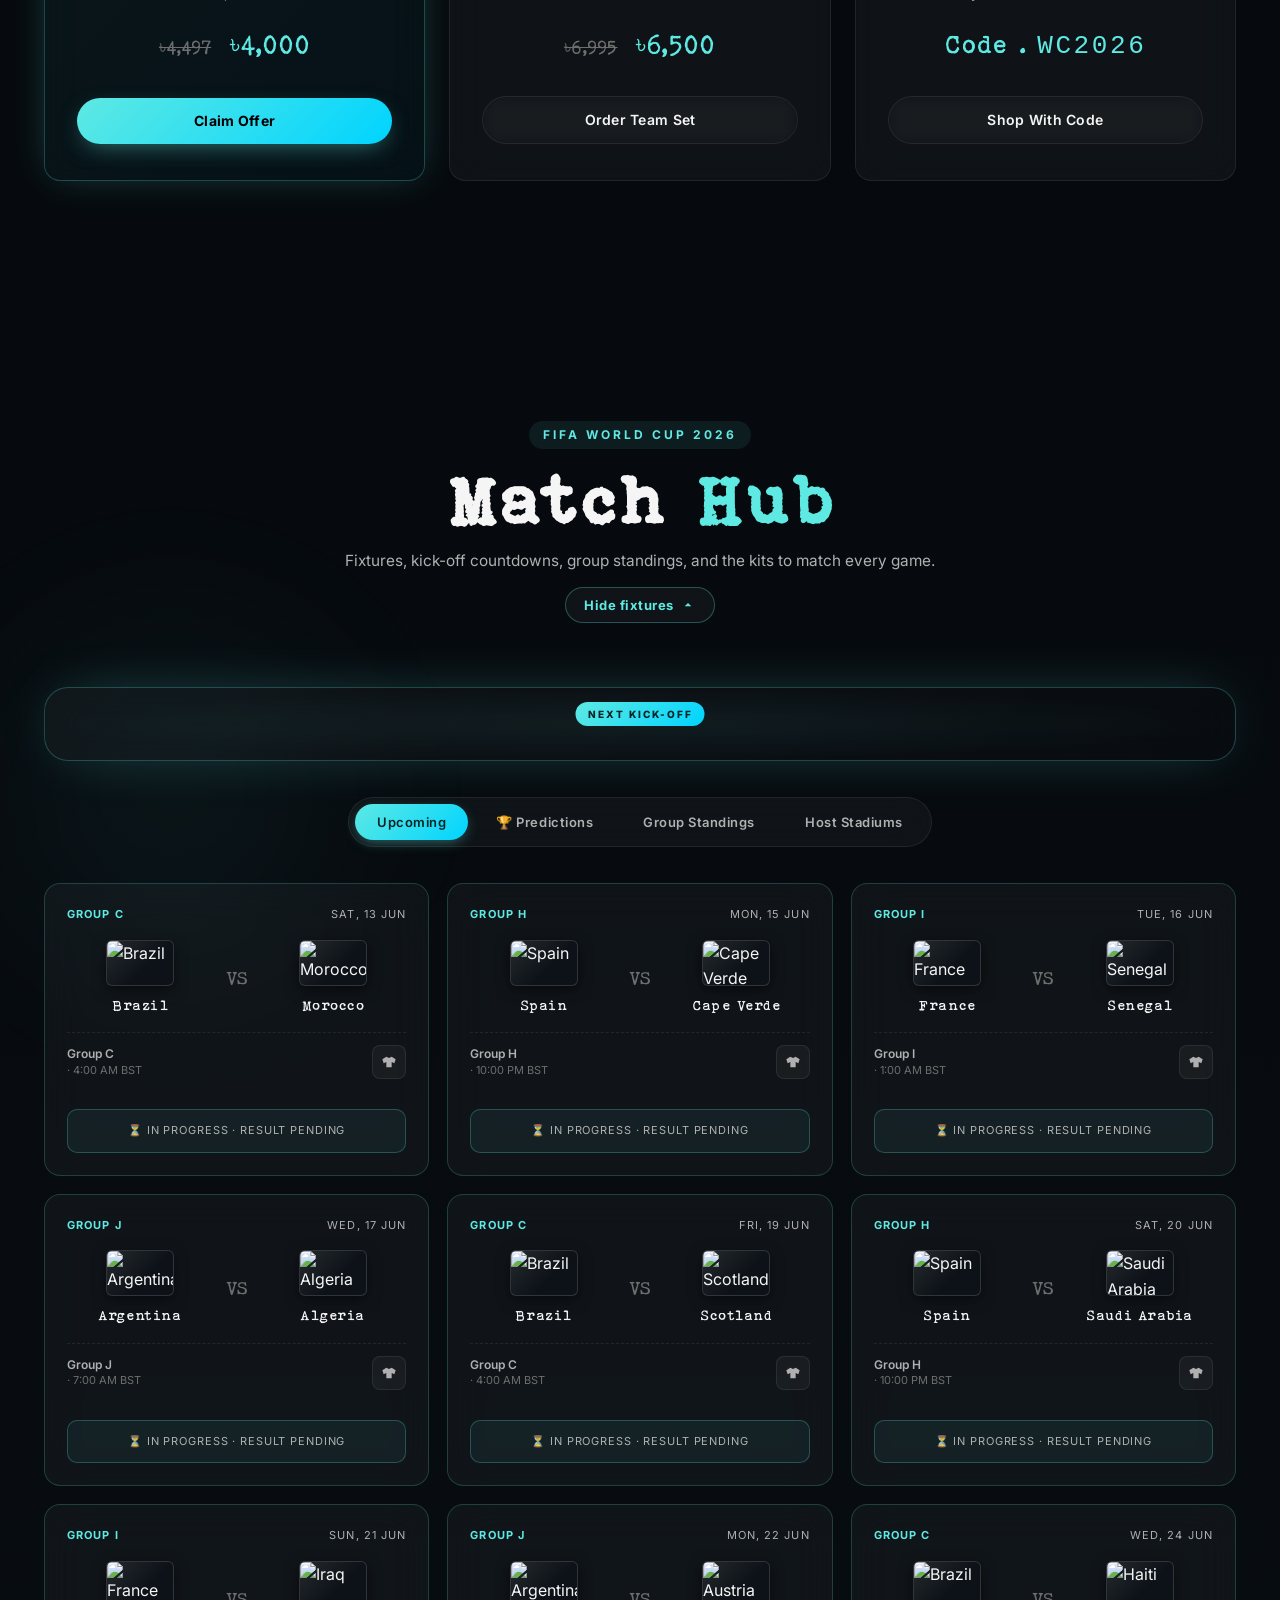
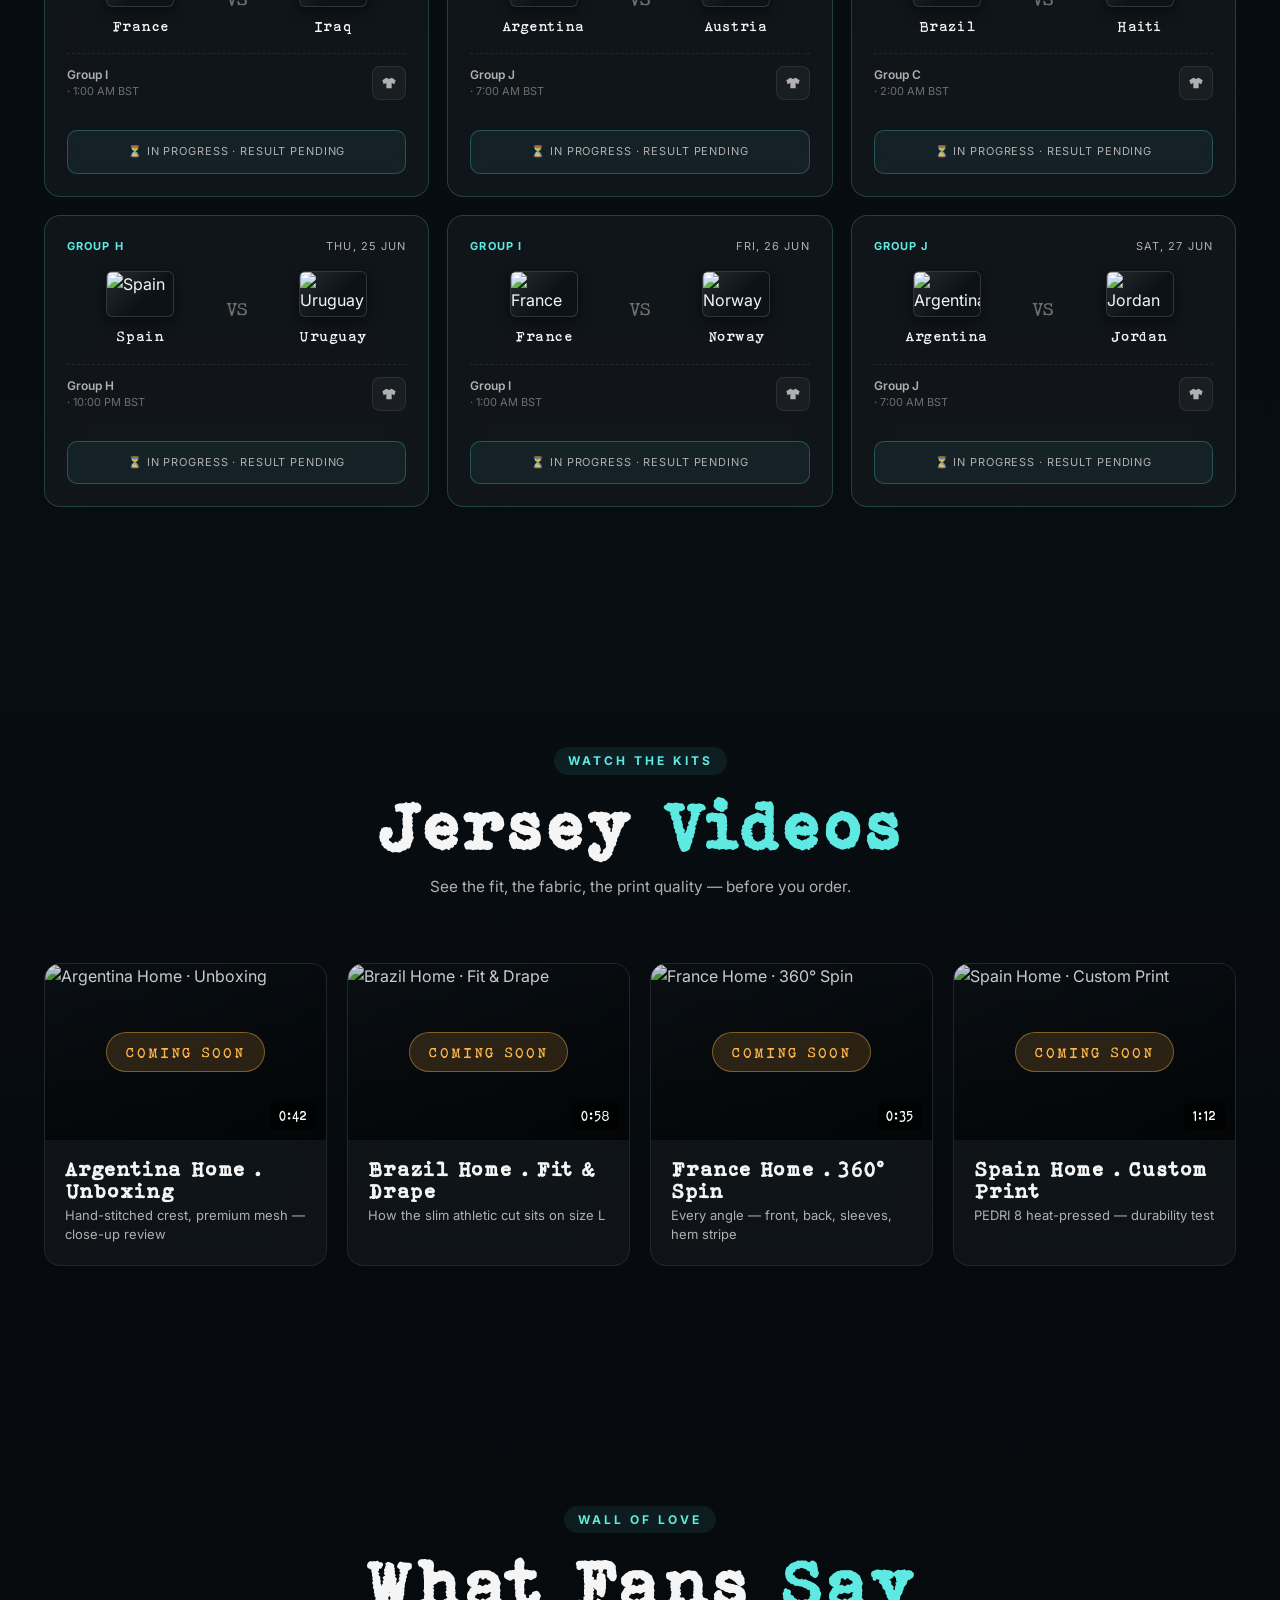
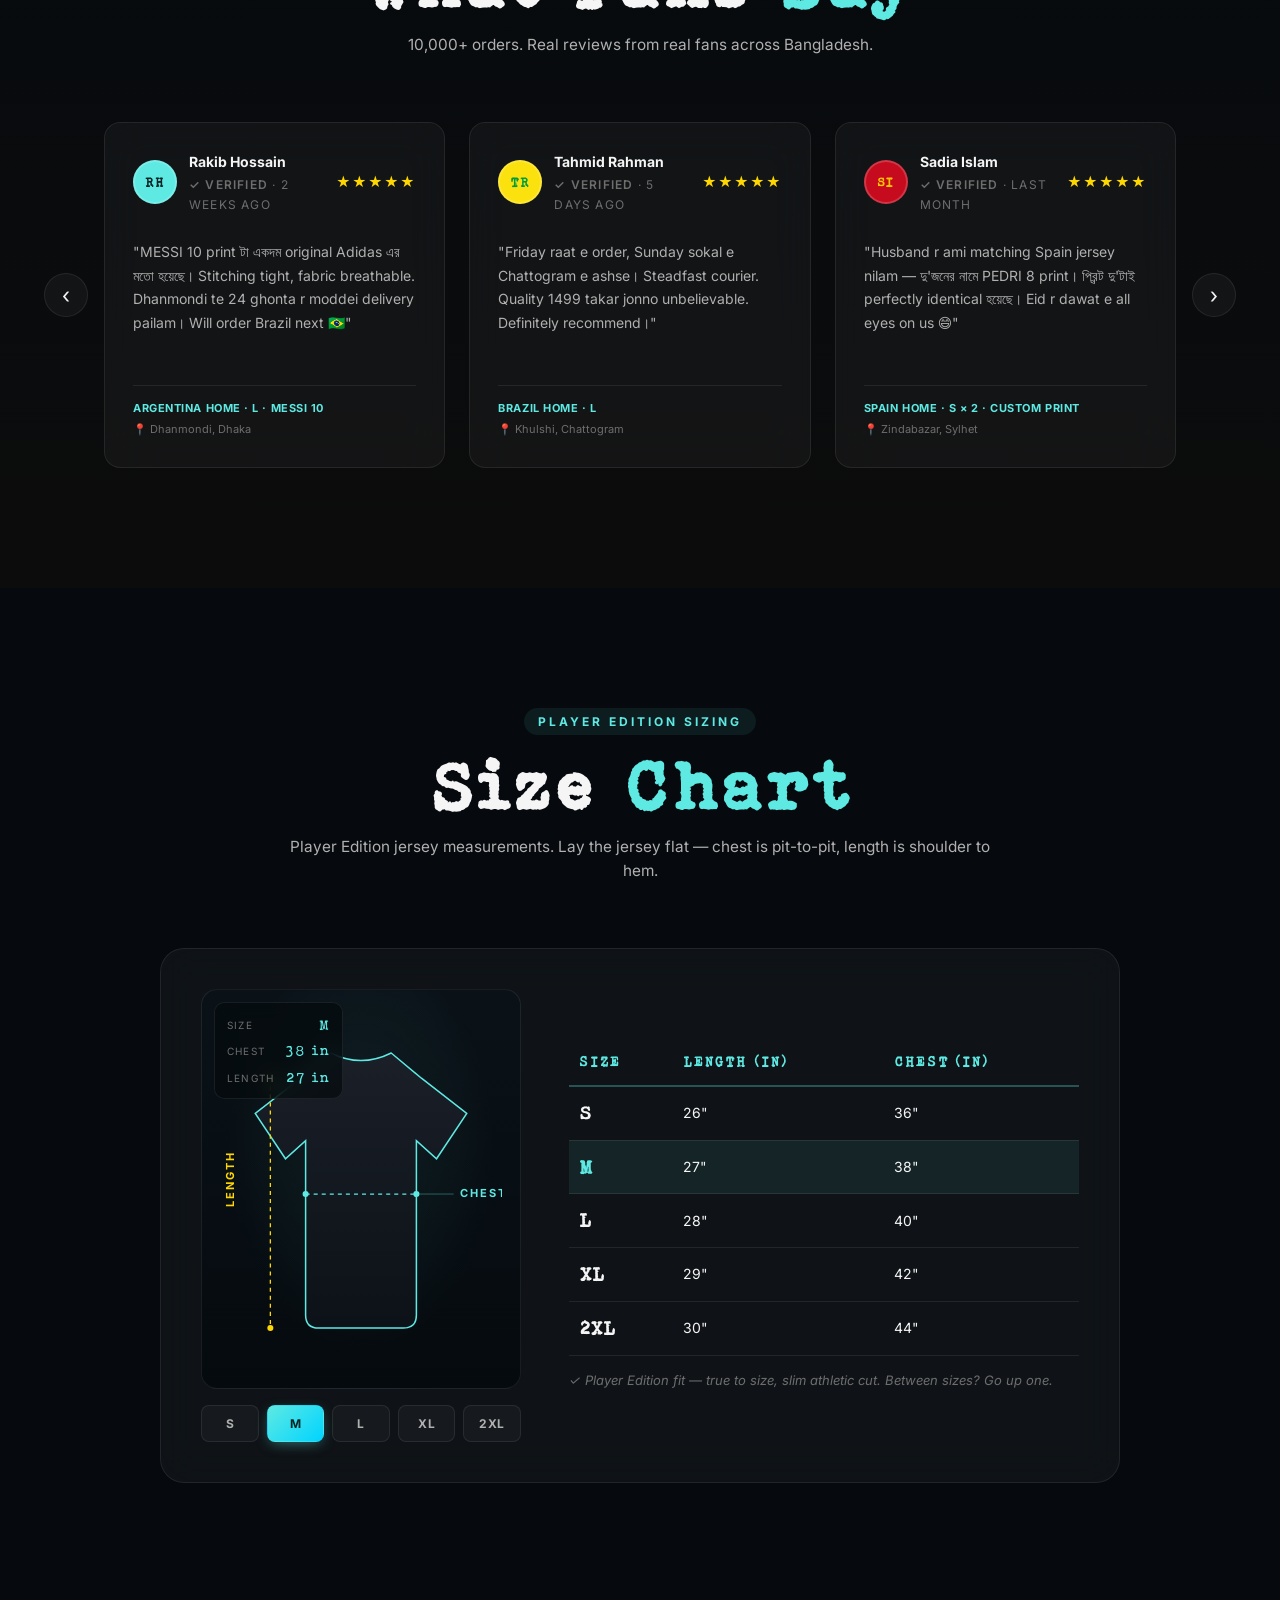
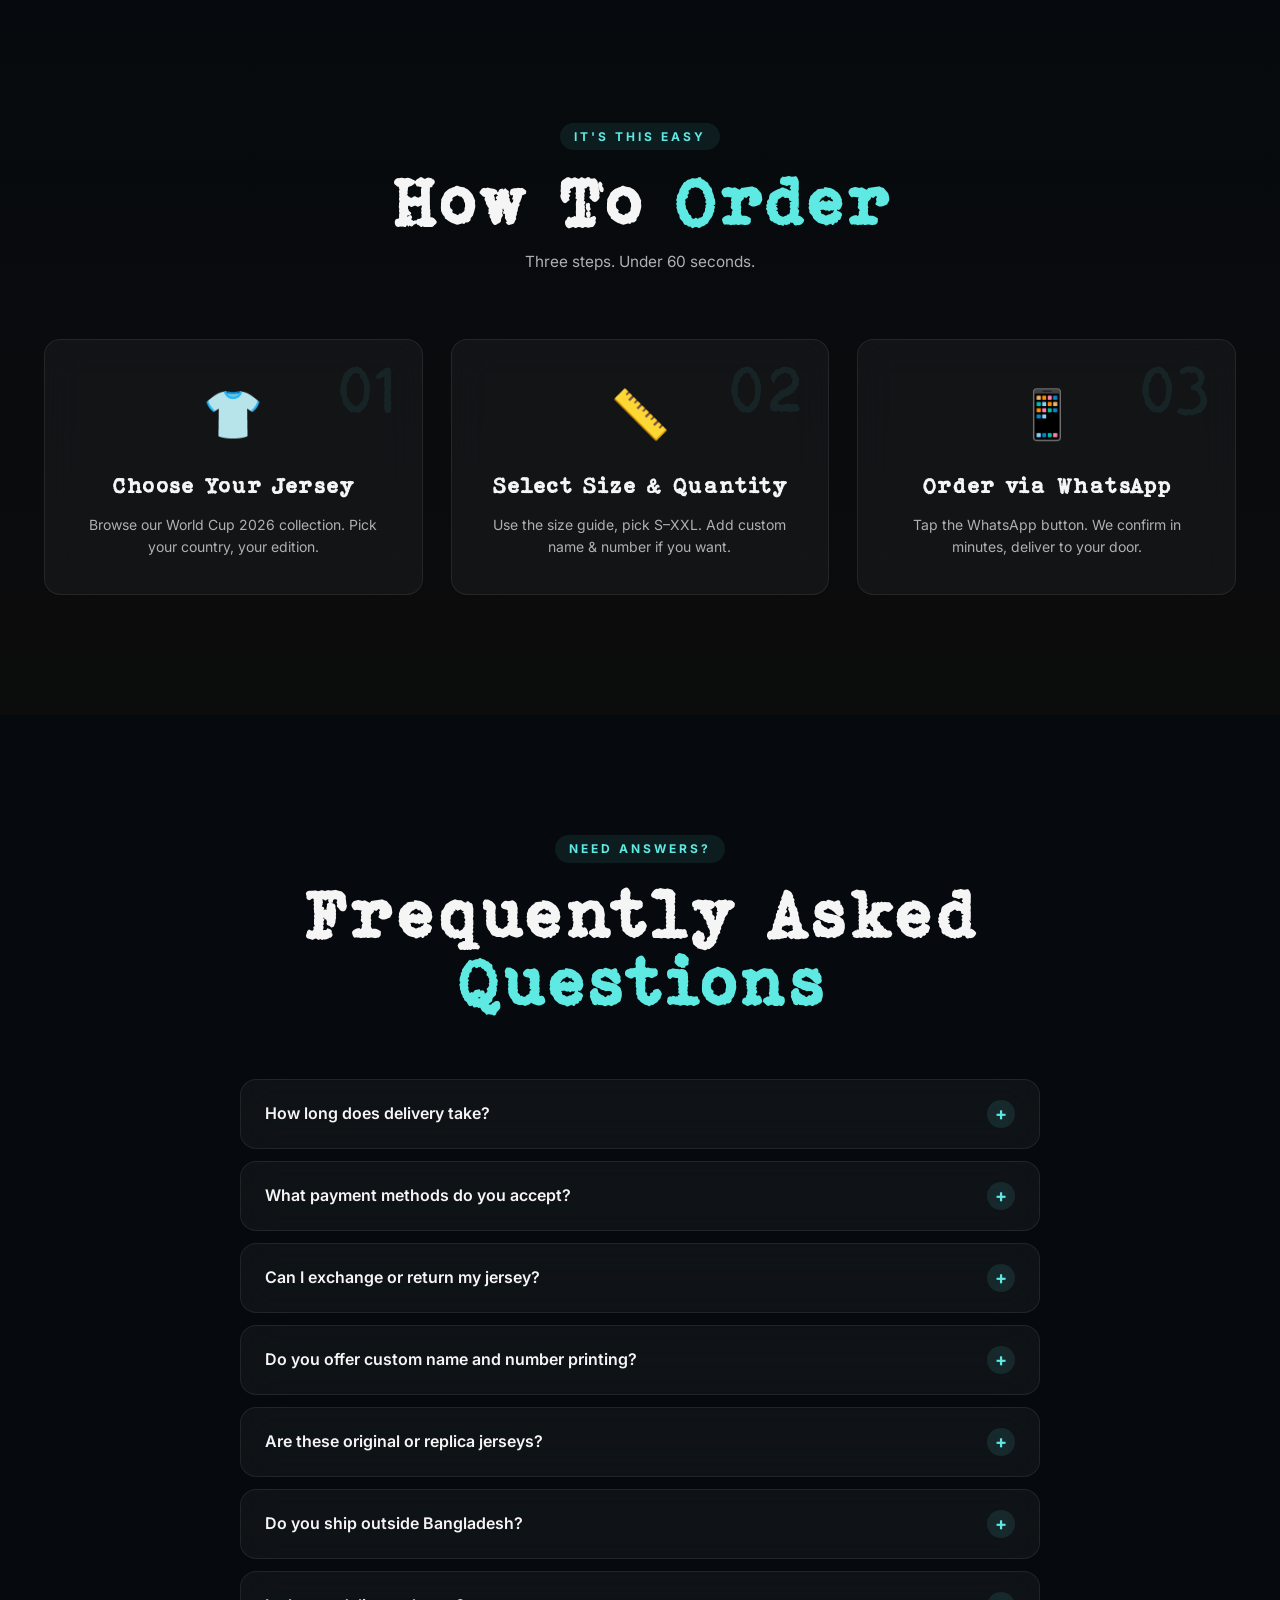
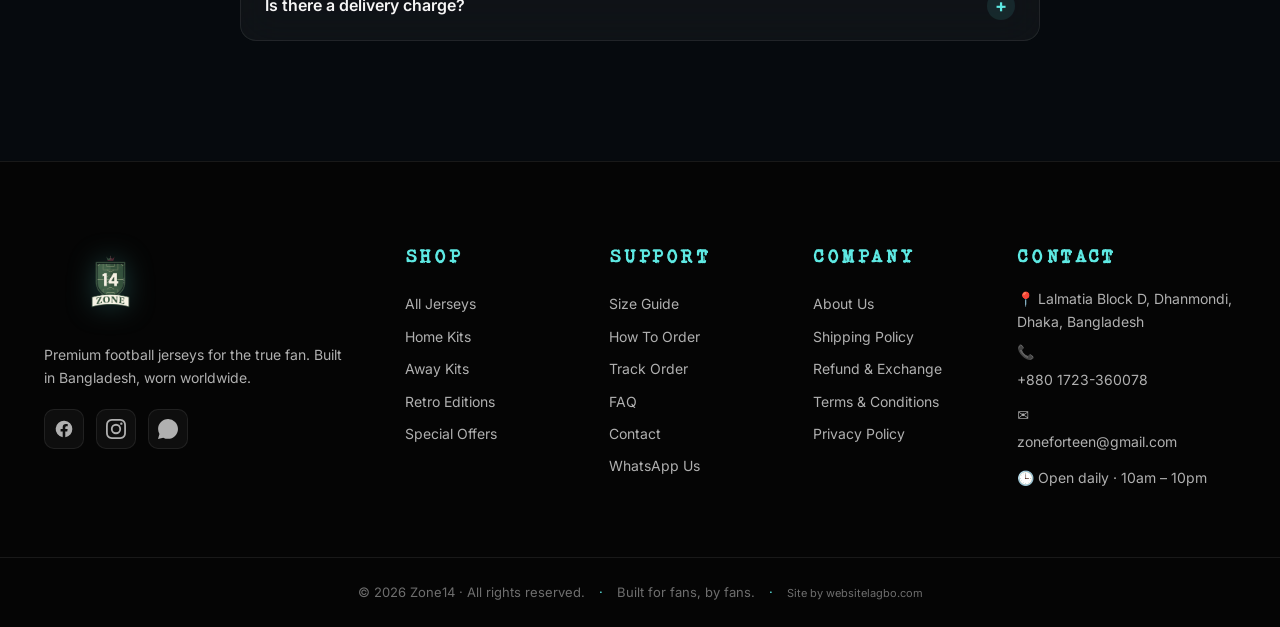
==== commit 349eab4c: "revert(home): drop scroll effects + goal-game loader — back to simple Remove the Lenis smooth scroll" ====
--- a/index.html
+++ b/index.html
@@ -114,32 +114,11 @@
        load time by 5-10× and is ready by first paint. -->
   <link rel="preload" as="font" type="font/woff" href="fonts/BohemianTypewriter.woff" crossorigin fetchpriority="high" />
 
-  <!-- Fonts — loaded non-render-blocking (media=print → all onload) so first
-       paint isn't gated on Google Fonts. display=swap keeps text visible. -->
+  <!-- Fonts -->
   <link rel="stylesheet" href="https://fonts.googleapis.com/css2?family=Bebas+Neue&family=Courier+Prime:wght@400;700&family=Inter:wght@300;400;500;600;700;800&family=Oswald:wght@500;700&display=swap" media="print" onload="this.media='all'" />
   <noscript><link rel="stylesheet" href="https://fonts.googleapis.com/css2?family=Bebas+Neue&family=Courier+Prime:wght@400;700&family=Inter:wght@300;400;500;600;700;800&family=Oswald:wght@500;700&display=swap" /></noscript>
   <!-- Preconnect to the cdnfonts CDN since our @font-face rule fetches Bohemian Typewriter from there -->
   <link rel="preconnect" href="https://fonts.cdnfonts.com" crossorigin />
-
-  <!-- Mobile loading screen (football → goal). Inlined so it styles instantly
-       and masks the load; mobile-only so desktop isn't delayed. -->
-  <style>
-    #preloader{position:fixed;inset:0;z-index:99999;background:#060a0e;display:flex;flex-direction:column;align-items:center;justify-content:center;gap:30px;transition:opacity .55s ease,visibility .55s ease}
-    #preloader.done{opacity:0;visibility:hidden;pointer-events:none}
-    @media(min-width:700px){#preloader{display:none}}
-    .pl-scene{position:relative;width:210px;height:140px}
-    .pl-goal{position:absolute;right:6px;top:6px;width:128px;height:92px;border:4px solid #eef4f5;border-bottom:none;border-radius:5px 5px 0 0;background:repeating-linear-gradient(45deg,rgba(238,244,245,.16) 0 1px,transparent 1px 13px),repeating-linear-gradient(-45deg,rgba(238,244,245,.16) 0 1px,transparent 1px 13px);box-shadow:0 0 22px rgba(94,233,227,.22)}
-    .pl-ground{position:absolute;left:0;right:0;bottom:0;height:3px;background:linear-gradient(90deg,transparent,#5ee9e3,transparent);opacity:.55}
-    .pl-ball{position:absolute;left:2px;bottom:6px;width:30px;height:30px;border-radius:50%;background:radial-gradient(circle at 34% 30%,#fff 0 36%,#d7dde0 60%,#a9b1b5 100%);box-shadow:0 6px 12px rgba(0,0,0,.55),inset -3px -4px 6px rgba(0,0,0,.22);animation:pl-shoot 1.9s cubic-bezier(.42,0,.25,1) infinite}
-    .pl-ball::after{content:'';position:absolute;inset:0;border-radius:50%;background:radial-gradient(circle at 50% 44%,#1b2128 0 15%,transparent 17%);opacity:.8}
-    @keyframes pl-shoot{0%{transform:translate(0,0) rotate(0);opacity:0}10%{opacity:1}58%{transform:translate(116px,-86px) rotate(400deg)}76%{transform:translate(150px,-62px) rotate(540deg)}90%{transform:translate(150px,-60px) rotate(560deg);opacity:1}100%{transform:translate(150px,-60px) rotate(560deg);opacity:0}}
-    .pl-cap{font-family:'Bebas Neue',Inter,system-ui,sans-serif;letter-spacing:.22em;color:#cfe9e7;font-size:13px;text-transform:uppercase;display:flex;align-items:center;gap:11px}
-    .pl-cap b{color:#fff;font-weight:800;letter-spacing:.16em}.pl-cap b span{color:#5ee9e3}
-    .pl-dots{display:inline-flex;gap:5px}.pl-dots i{width:6px;height:6px;border-radius:50%;background:#5ee9e3;animation:pl-bounce 1s infinite ease-in-out}
-    .pl-dots i:nth-child(2){animation-delay:.15s}.pl-dots i:nth-child(3){animation-delay:.3s}
-    @keyframes pl-bounce{0%,80%,100%{transform:scale(.5);opacity:.4}40%{transform:scale(1);opacity:1}}
-    @media(prefers-reduced-motion:reduce){.pl-ball,.pl-dots i{animation-duration:.001ms!important}}
-  </style>
 
   <link rel="stylesheet" href="styles.css" />
 
@@ -164,26 +143,6 @@
   </noscript>
 </head>
 <body>
-
-  <!-- ============ MOBILE LOADING SCREEN (football → goal) ============ -->
-  <div id="preloader" aria-hidden="true">
-    <div class="pl-scene">
-      <div class="pl-goal"></div>
-      <div class="pl-ground"></div>
-      <div class="pl-ball"></div>
-    </div>
-    <div class="pl-cap"><b>ZONE<span>14</span></b> · loading <span class="pl-dots"><i></i><i></i><i></i></span></div>
-  </div>
-  <script>
-    (function () {
-      var t0 = Date.now();
-      function hide() { var p = document.getElementById('preloader'); if (p) p.classList.add('done'); }
-      // Hide once the page has loaded, but keep it up at least 1.5s so the goal plays.
-      window.addEventListener('load', function () { setTimeout(hide, Math.max(0, 1500 - (Date.now() - t0))); });
-      // Safety net — never trap the user if something stalls.
-      setTimeout(hide, 5000);
-    })();
-  </script>
 
   <!-- ============ MATCH-DAY FLASH STRIP (auto-shows when our team plays today) ============ -->
   <div id="matchDayStrip" class="matchday-strip" hidden role="status" aria-live="polite"></div>
@@ -1197,49 +1156,5 @@
       if (active) apply(active);
     })();
   </script>
-
-  <!-- Smooth momentum scrolling (Lenis). Desktop only — phones keep native
-       touch scroll; users with reduced-motion preference keep native scroll. -->
-  <script src="https://unpkg.com/lenis@1.1.13/dist/lenis.min.js" defer></script>
-  <script>
-    window.addEventListener('load', function () {
-      const reduce = window.matchMedia('(prefers-reduced-motion: reduce)').matches;
-      if (reduce || typeof Lenis === 'undefined') return;
-
-      const lenis = new Lenis({
-        duration: 1.5,             // longer glide = smoother momentum (wheel)
-        easing: t => Math.min(1, 1.001 - Math.pow(2, -10 * t)), // expo-out glide
-        smoothWheel: true,
-        syncTouch: false,          // native momentum on mobile (smooth + glitch-free)
-        wheelMultiplier: 0.95,
-        touchMultiplier: 1.5,
-      });
-      window.__lenis = lenis;
-
-      function raf(time) { lenis.raf(time); requestAnimationFrame(raf); }
-      requestAnimationFrame(raf);
-
-      // In-page anchor links glide instead of jumping, offset for the sticky nav.
-      const navH = parseInt(getComputedStyle(document.documentElement)
-        .getPropertyValue('--nav-h'), 10) || 0;
-      document.addEventListener('click', function (e) {
-        const a = e.target.closest('a[href^="#"]');
-        if (!a) return;
-        const id = a.getAttribute('href');
-        if (id.length < 2) return;
-        const target = document.querySelector(id);
-        if (!target) return;
-        e.preventDefault();
-        lenis.scrollTo(target, { offset: -navH });
-      });
-
-      // Pause smooth-scroll whenever a modal locks the page (body overflow:hidden).
-      const syncLock = () => document.body.style.overflow === 'hidden'
-        ? lenis.stop() : lenis.start();
-      new MutationObserver(syncLock).observe(document.body, {
-        attributes: true, attributeFilter: ['style'],
-      });
-    });
-  </script>
 </body>
 </html>
--- a/styles.css
+++ b/styles.css
@@ -178,9 +178,11 @@
   background: transparent;
 }
 .navbar.scrolled {
-  background: #05070a;          /* solid black once past the hero */
+  background: rgba(10, 10, 10, 0.85);
+  backdrop-filter: blur(16px) saturate(180%);
+  -webkit-backdrop-filter: blur(16px) saturate(180%);
   border-bottom: 1px solid var(--border);
-  box-shadow: 0 4px 30px rgba(0, 0, 0, 0.55);
+  box-shadow: 0 4px 30px rgba(0, 0, 0, 0.4);
 }
 
 .nav-inner {
@@ -263,55 +265,15 @@
 
 /* ============ HERO ============ */
 .hero {
-  position: sticky;            /* pins the hero in place while the page scrolls over it */
-  top: 0;
-  z-index: -1;                 /* sits BEHIND the opaque sections so they slide up over it */
-  min-height: 100svh;
+  position: relative;
+  min-height: 100vh;
   display: flex;
   align-items: center;
   justify-content: center;
   overflow: hidden;
   background: var(--grad-hero);
-  padding: calc(var(--nav-h) + 16px) 0 56px;
+  padding: 120px 0 80px;
   isolation: isolate;          /* keeps the video layered correctly */
-}
-
-/* Short / laptop viewports: compress (zoom out) the hero so ALL of it — title,
-   countdown AND the Shop Now CTA + stats — fits one screen. The next section then
-   starts right after the fold, so the reveal begins immediately (no dead scroll). */
-@media (min-width: 700px) and (max-height: 980px) {
-  .hero       { padding: calc(var(--nav-h) - 4px) 0 22px; }
-  .hero-badge { margin-bottom: 10px; }
-  .hero-title { font-size: clamp(34px, 5vw, 64px); margin-bottom: 10px; line-height: 1.02; }
-  .hero-sub   { font-size: clamp(13px, 1.3vw, 16px); margin-bottom: 14px; }
-  .countdown  { padding: 9px 14px; margin-bottom: 8px; gap: 6px; }
-  .cd-num     { font-size: clamp(20px, 2.5vw, 28px); }
-  .cd-lbl     { font-size: 9px; }
-  .cd-sep     { font-size: clamp(18px, 2vw, 24px); }
-  .cd-caption { font-size: 12px; margin-bottom: 12px; }
-  .hero-cta   { margin-bottom: 16px; gap: 12px; }
-  .hero-cta .btn-lg { padding: 12px 22px; }
-  .hero-stats { gap: 34px; }
-  .hero-stats strong { font-size: 28px; }
-}
-
-/* Mobile keeps the SAME pinned-hero reveal as desktop — the hero stays still and
-   the 2nd section rises over it. The cross-fade is now driven by a continuous
-   rAF loop (reads scroll position every frame), so it stays smooth on touch and
-   the banner opacity tracks scroll instead of stepping on throttled events. */
-
-/* Very short laptops (≈768px tall and under): squeeze further still. */
-@media (min-width: 700px) and (max-height: 780px) {
-  .hero       { padding: calc(var(--nav-h) - 12px) 0 16px; }
-  .hero-badge { margin-bottom: 8px; }
-  .hero-title { font-size: clamp(30px, 4.2vw, 52px); margin-bottom: 8px; }
-  .hero-sub   { margin-bottom: 10px; }
-  .countdown  { padding: 7px 12px; margin-bottom: 6px; }
-  .cd-num     { font-size: clamp(18px, 2.1vw, 24px); }
-  .cd-caption { margin-bottom: 9px; }
-  .hero-cta   { margin-bottom: 12px; }
-  .hero-stats { gap: 28px; }
-  .hero-stats strong { font-size: 24px; }
 }
 
 /* Brand poster — visible until the video has buffered and starts playing.
@@ -492,7 +454,6 @@
   position: relative;
   z-index: 5;         /* always above video + every ambient layer */
   text-align: center;
-  will-change: transform, opacity;   /* scroll-driven recede stays GPU-smooth */
 }
 
 /* Hero watermark — main.png as a bold-but-restrained backdrop crest.
@@ -734,7 +695,6 @@
   background: linear-gradient(180deg, var(--bg) 0%, #0a1a2e 50%, var(--bg) 100%);
   aspect-ratio: 21 / 9;
   max-height: 78vh;
-  will-change: opacity;        /* scroll-driven cross-fade as it rises over the hero */
 }
 .hero-banner-art {
   position: absolute;
@@ -864,12 +824,6 @@
   opacity: 1;
   transform: translateY(0);
 }
-
-/* Lenis smooth (momentum) scrolling — only active once JS attaches .lenis */
-html.lenis, html.lenis body { height: auto; }
-.lenis.lenis-smooth { scroll-behavior: auto !important; }
-.lenis.lenis-smooth [data-lenis-prevent] { overscroll-behavior: contain; }
-.lenis.lenis-stopped { overflow: hidden; }
 
 /* ============ JERSEYS ============ */
 .section-jerseys {
